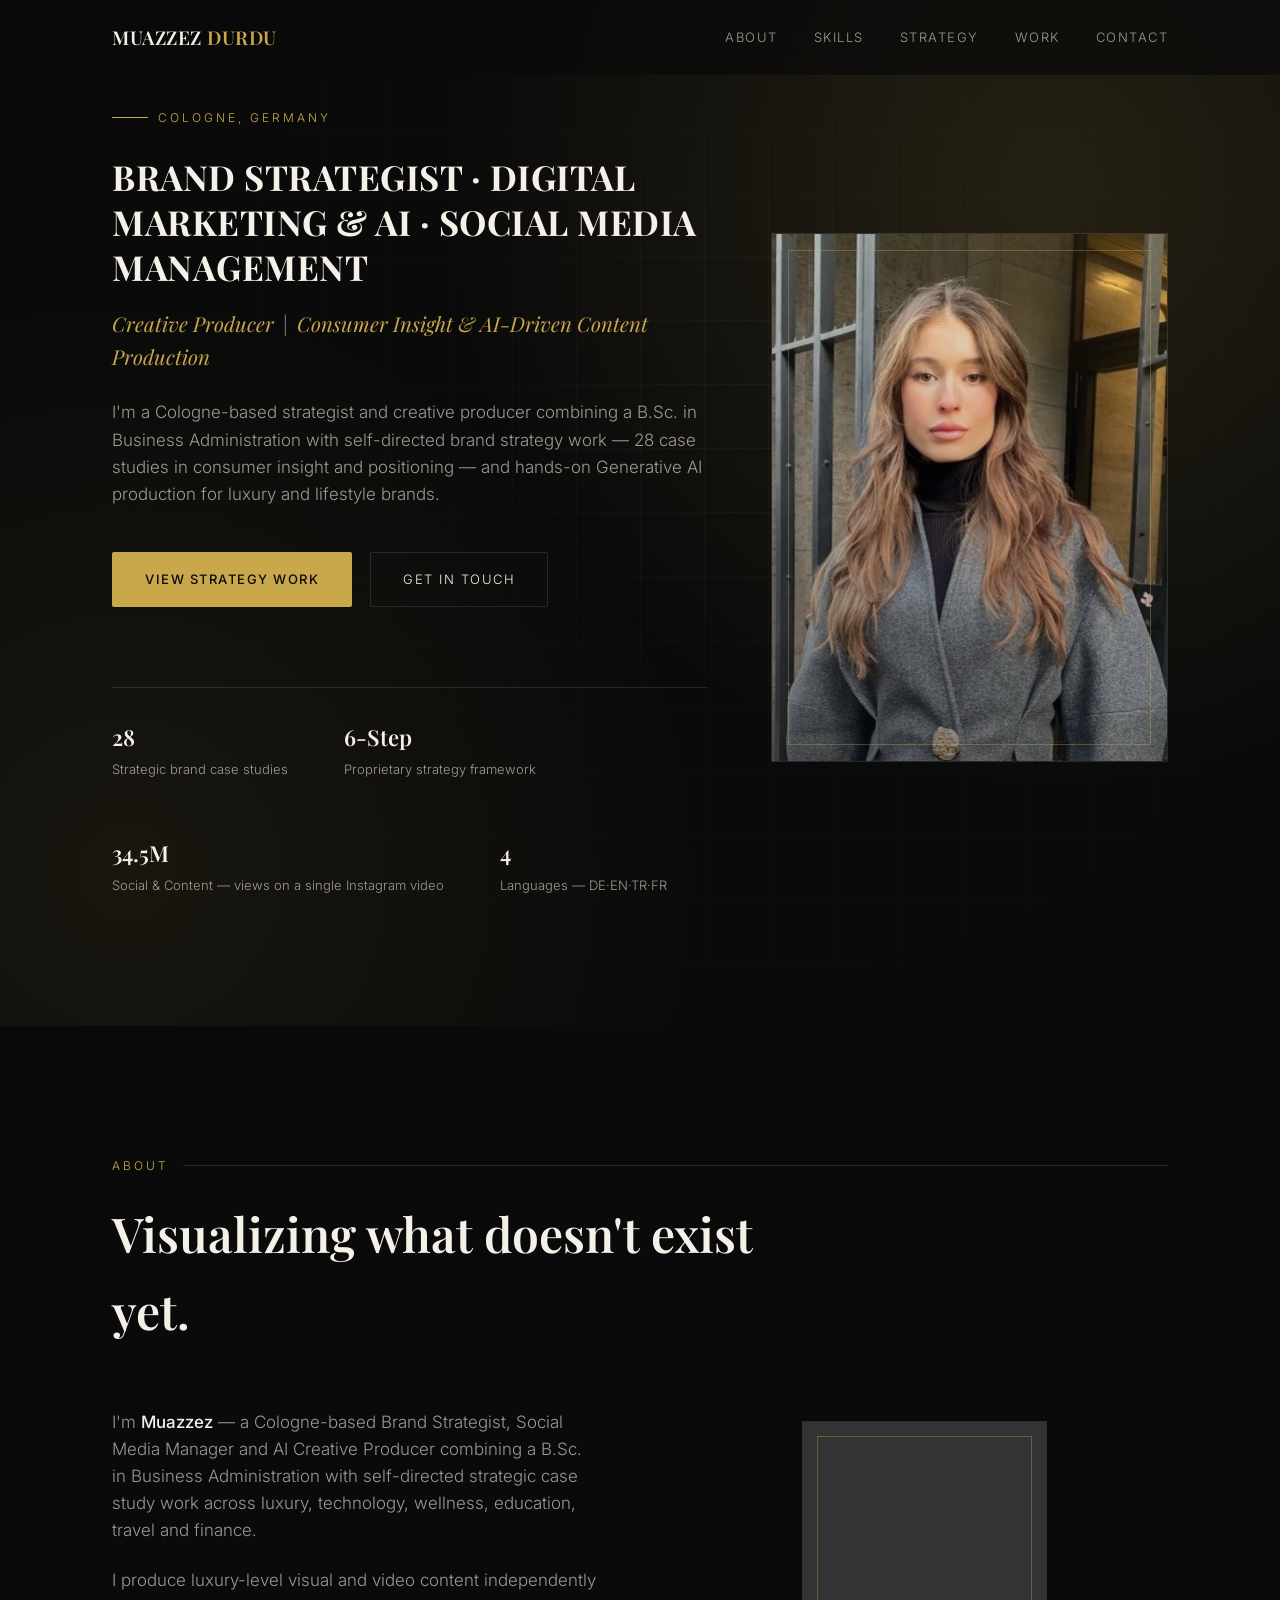
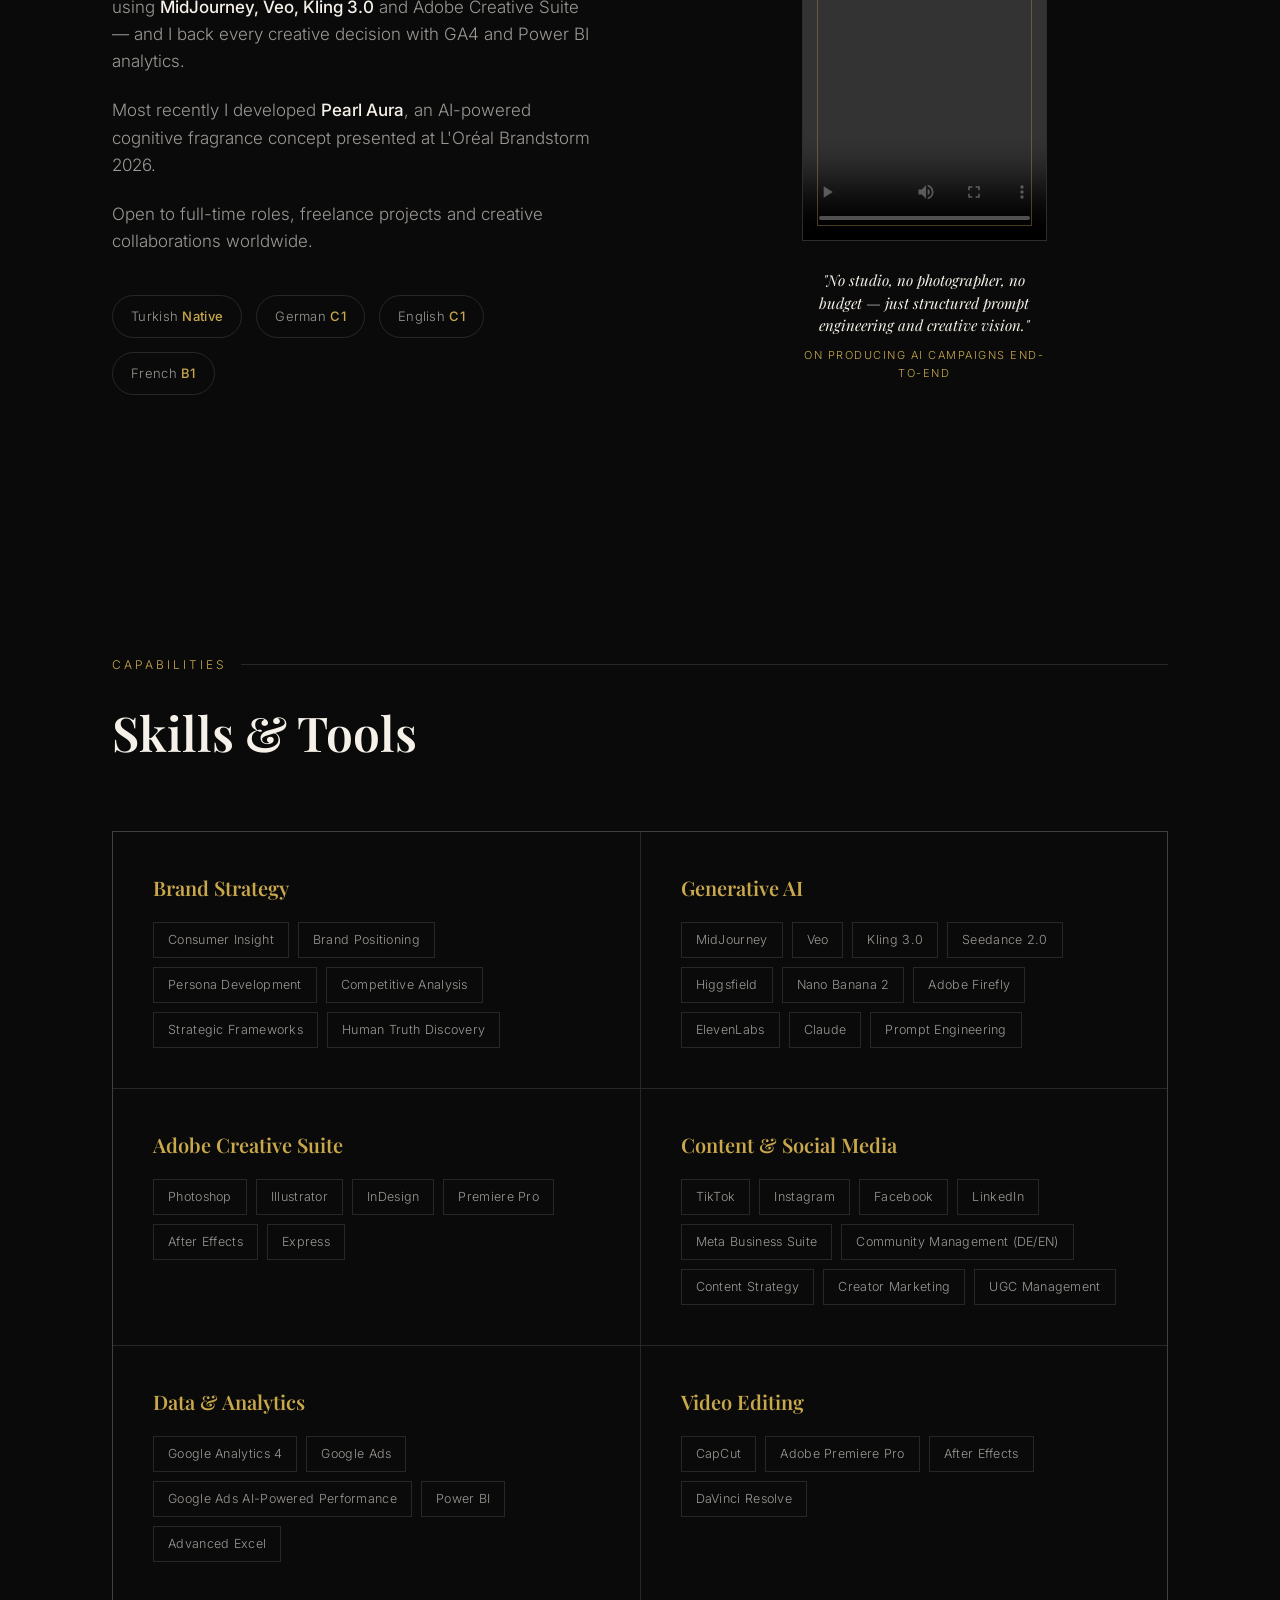
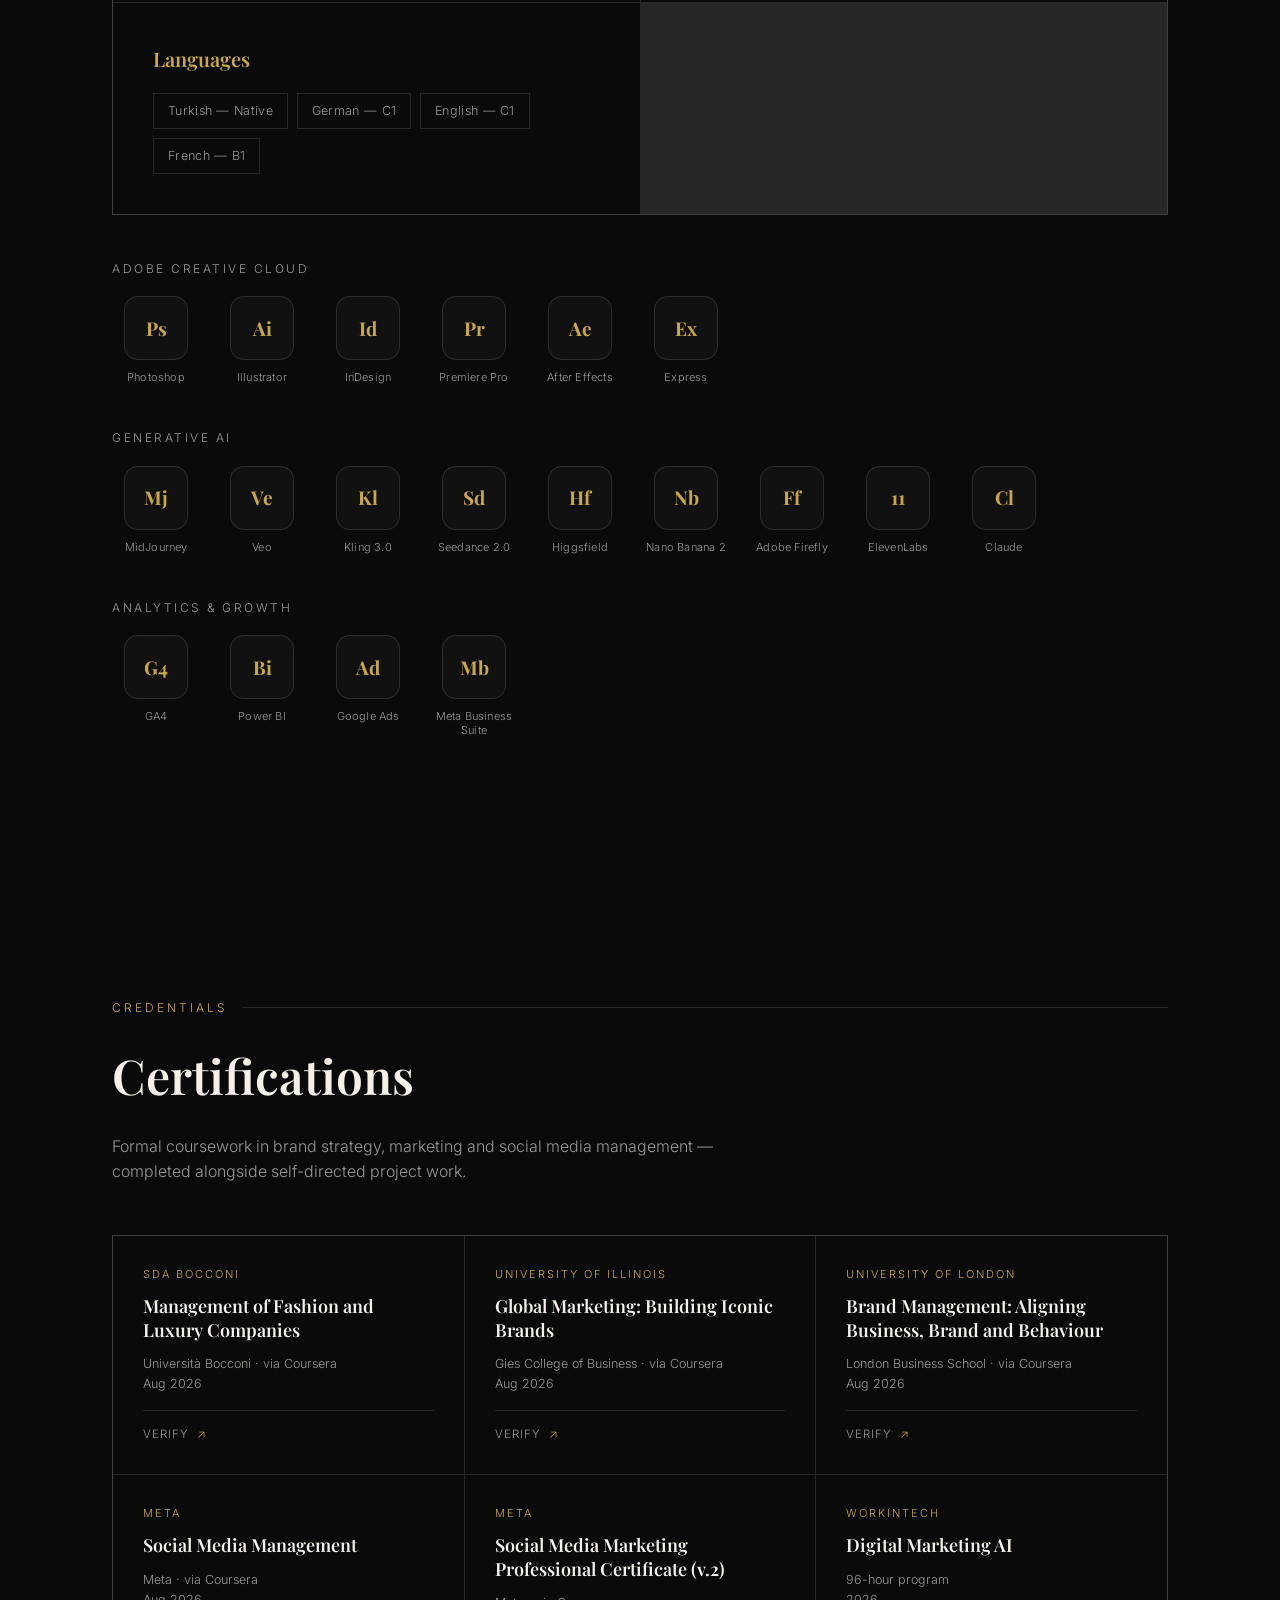
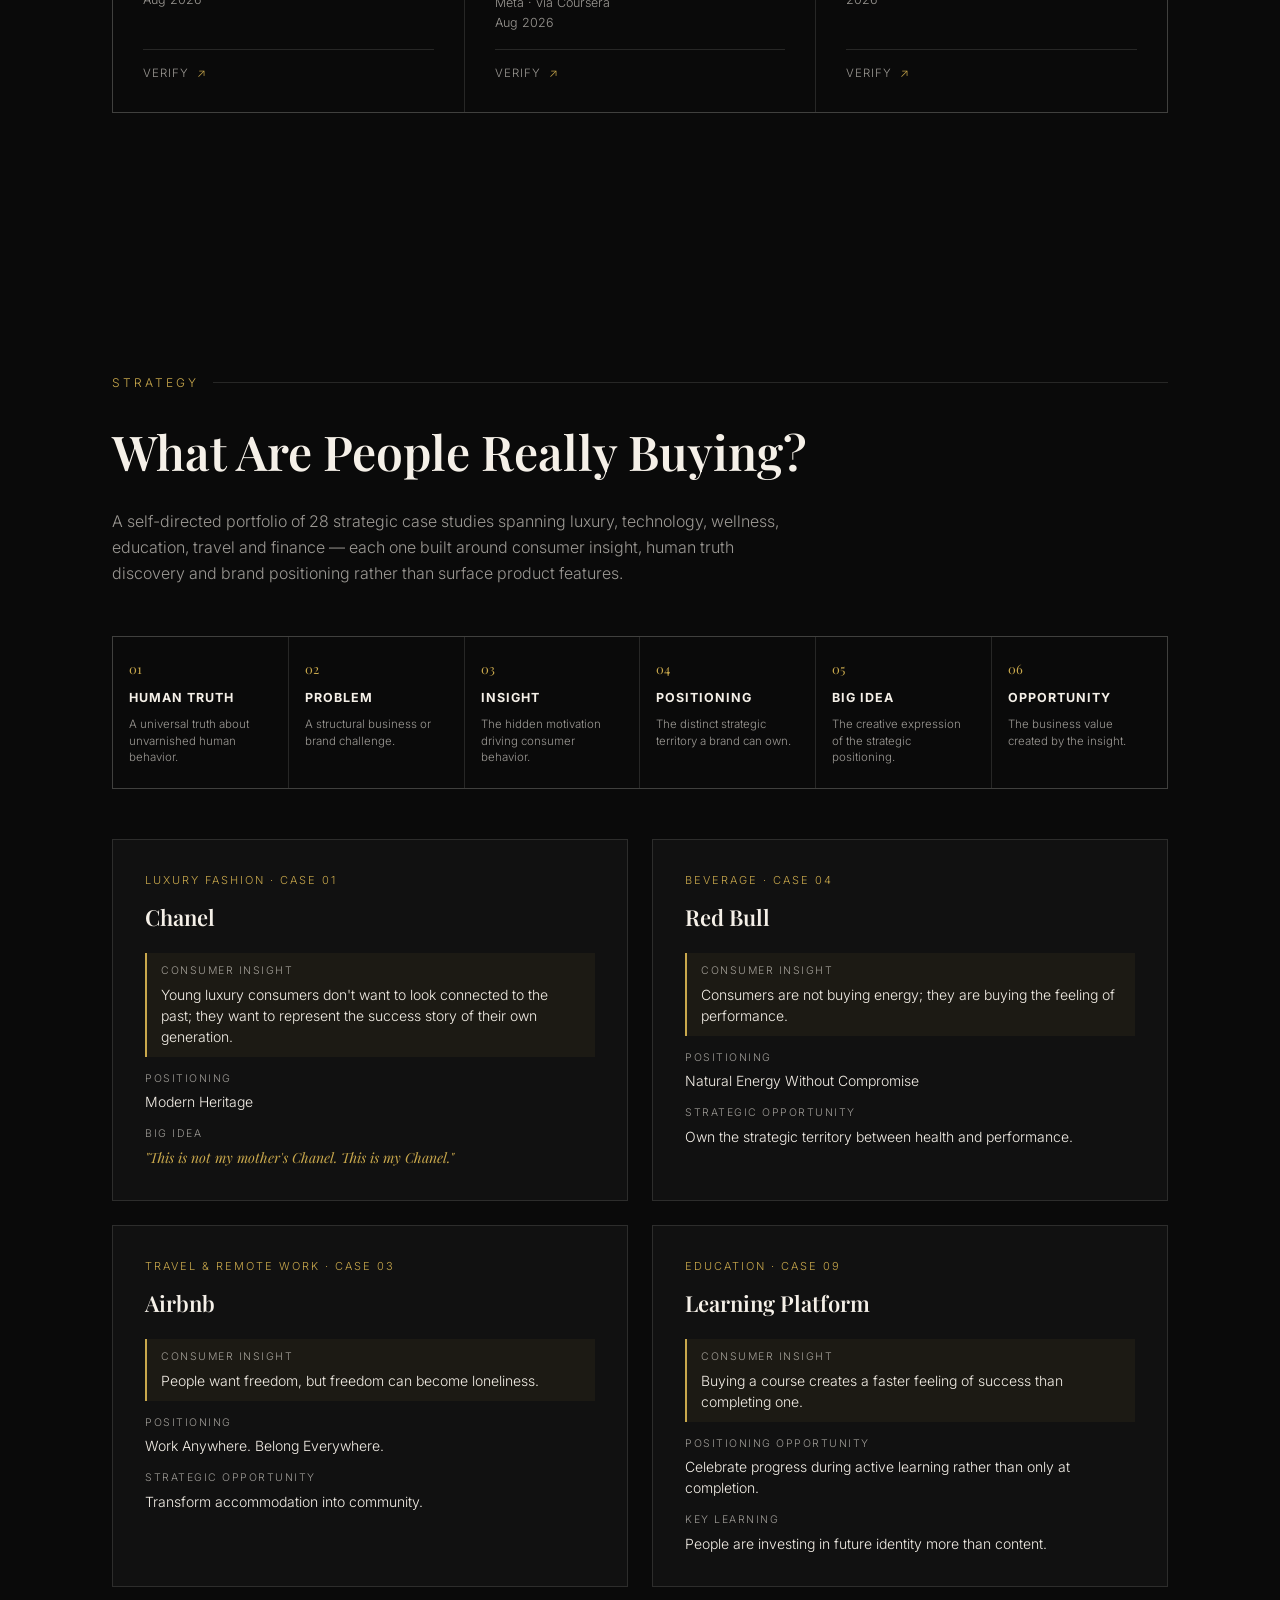
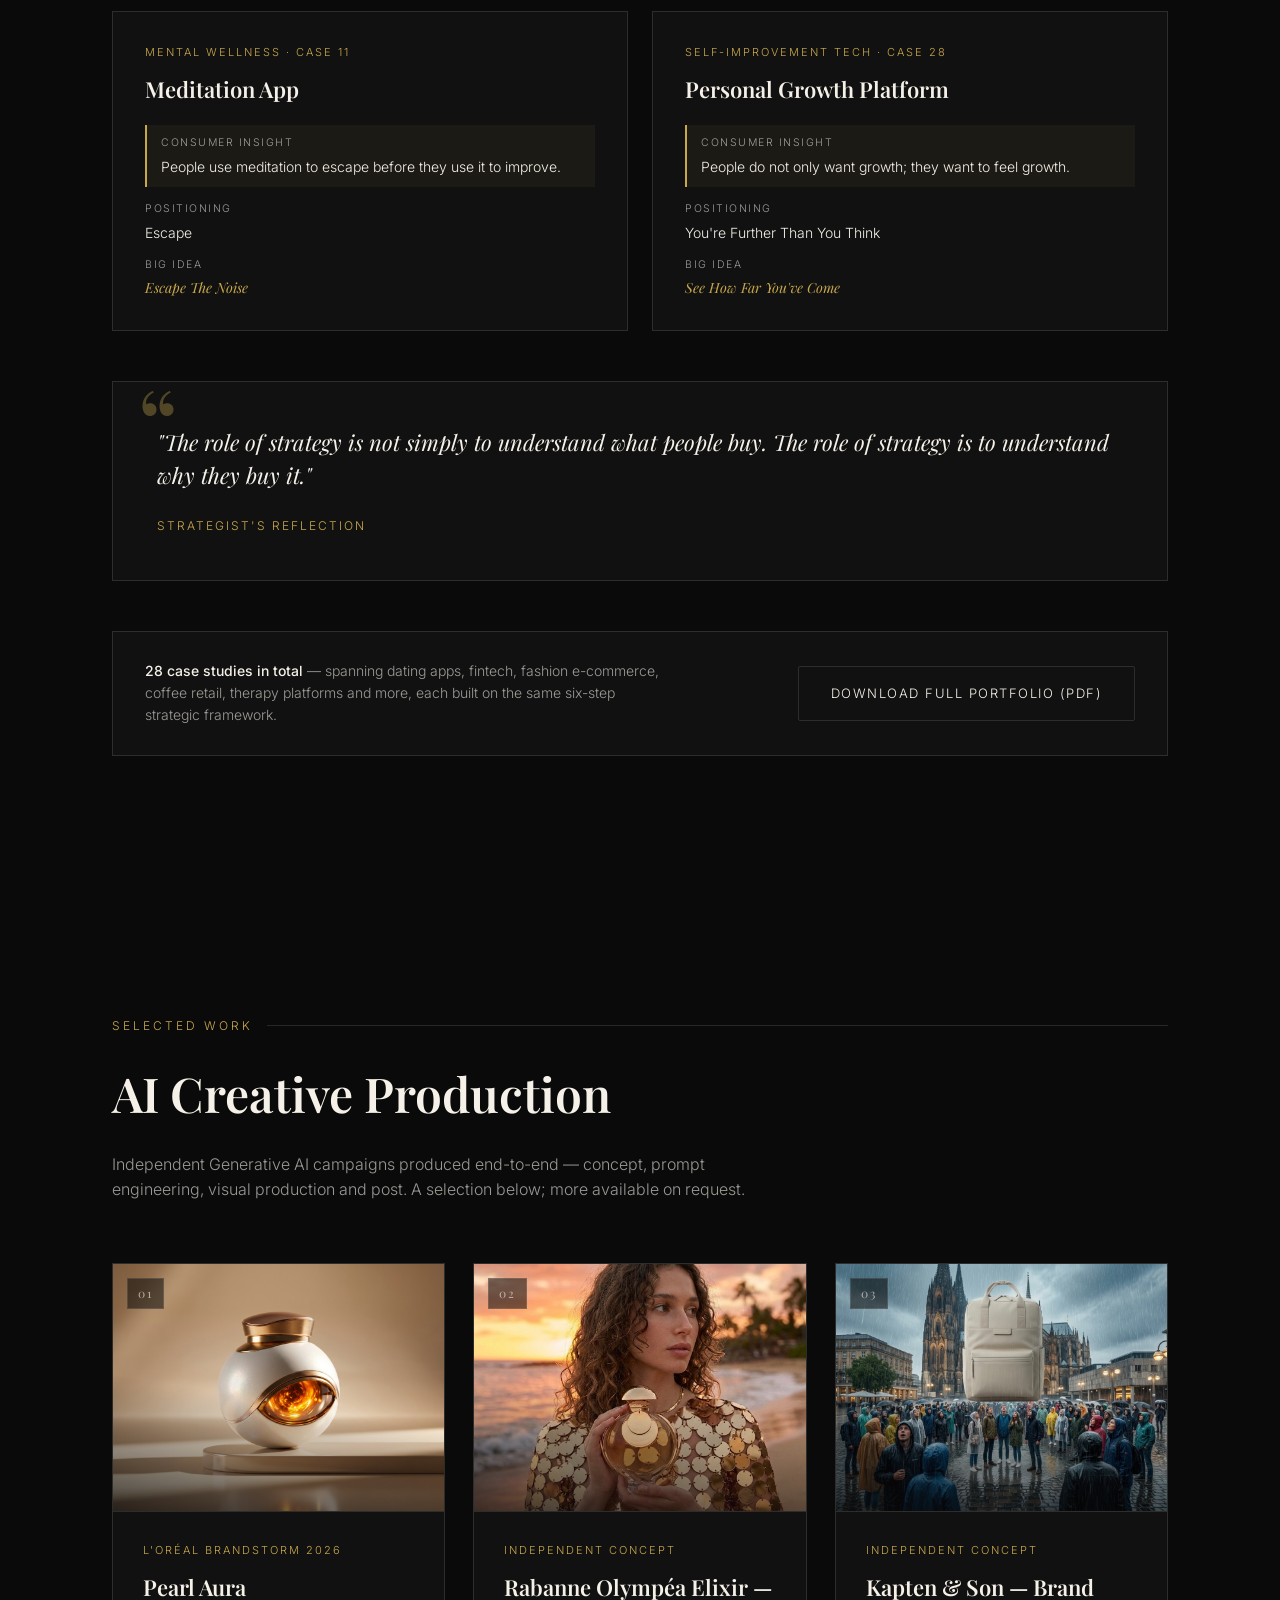
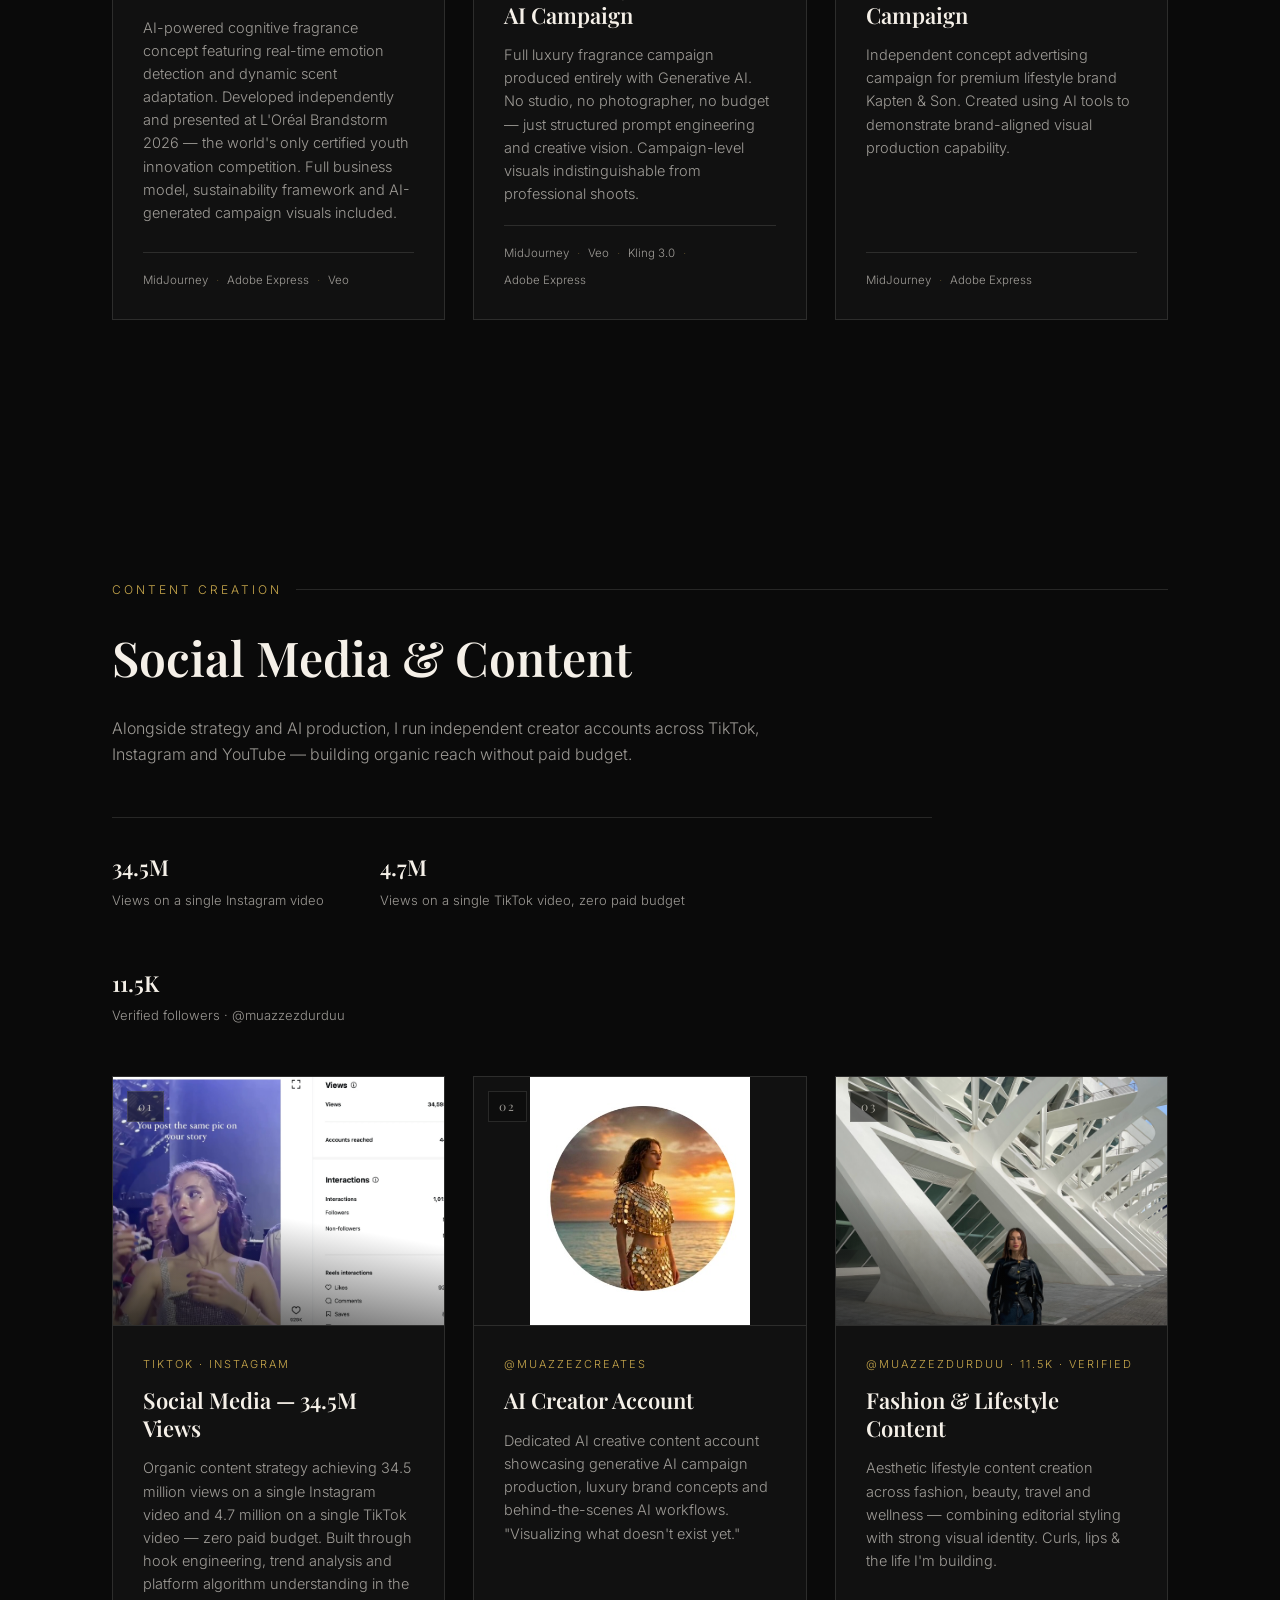
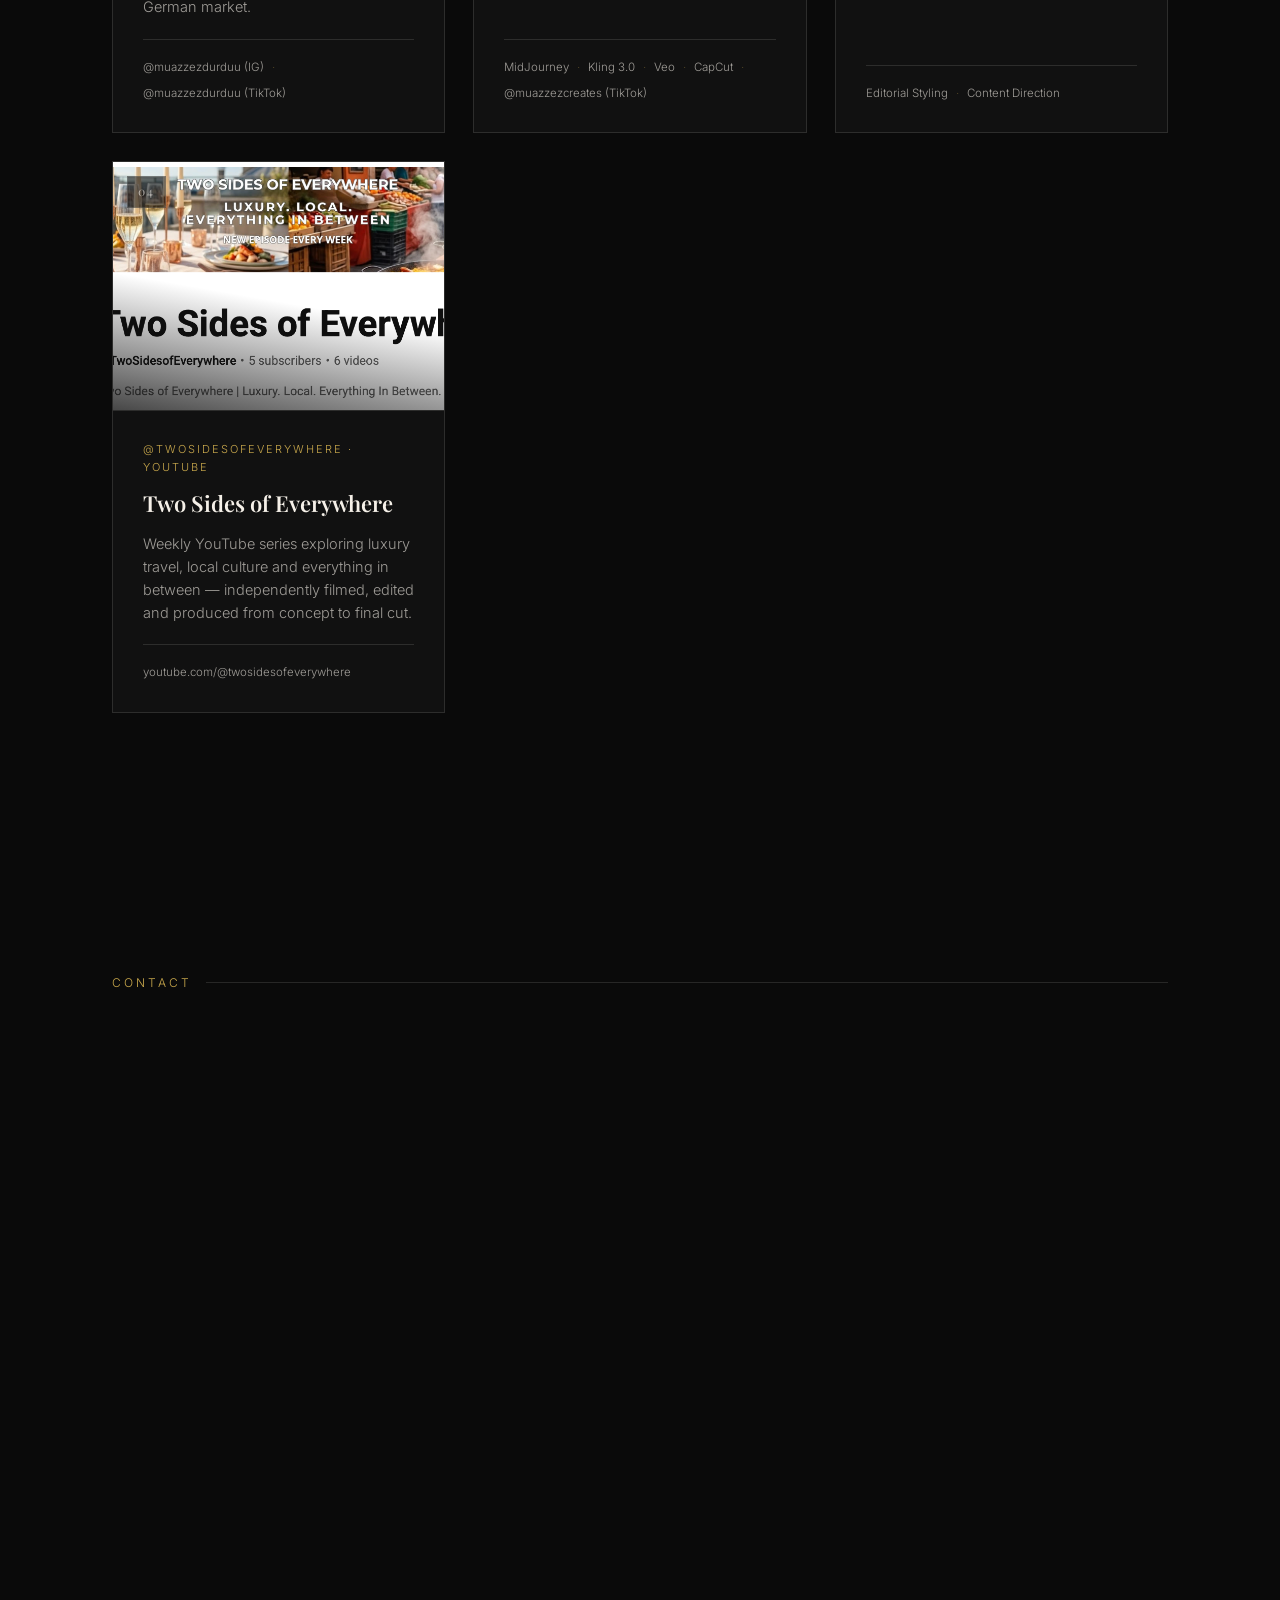
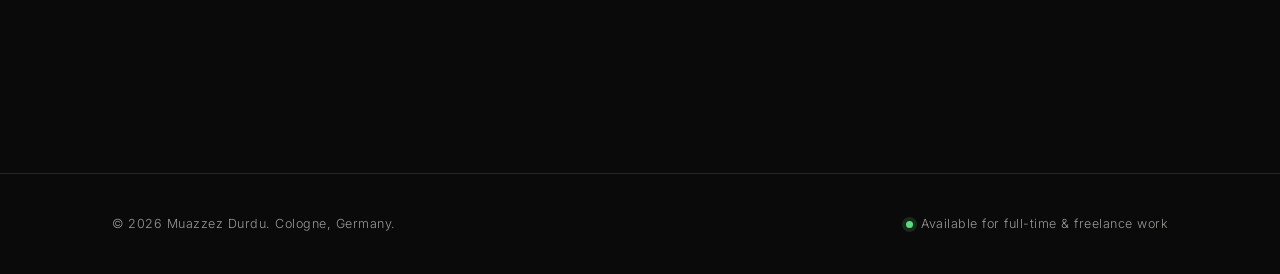
==== index.html @ f0b3111e "Add verify link to Digital Marketing AI certification" ====
<!DOCTYPE html>
<html lang="en">
<head>
<meta charset="UTF-8">
<meta name="viewport" content="width=device-width, initial-scale=1.0">
<title>Muazzez Durdu — Brand Strategist · Digital Marketing & AI · Social Media Management</title>
<meta name="description" content="Muazzez Durdu — Cologne-based Brand Strategist, Digital Marketing & AI and Social Media Management specialist. Creative Producer focused on consumer insight and AI-driven content production.">
<link rel="preconnect" href="https://fonts.googleapis.com">
<link rel="preconnect" href="https://fonts.gstatic.com" crossorigin>
<link href="https://fonts.googleapis.com/css2?family=Playfair+Display:ital,wght@0,400;0,500;0,600;0,700;1,500&family=Inter:wght@300;400;500;600&display=swap" rel="stylesheet">
<style>
  :root{
    --bg:#0A0A0A;
    --bg-soft:#111111;
    --gold:#C9A84C;
    --gold-soft:rgba(201,168,76,0.35);
    --cream:#F5F0E8;
    --cream-dim:rgba(245,240,232,0.62);
    --line:rgba(245,240,232,0.12);
    --serif:'Playfair Display', Georgia, serif;
    --sans:'Inter', -apple-system, BlinkMacSystemFont, sans-serif;
  }
  *{margin:0;padding:0;box-sizing:border-box;}
  html{scroll-behavior:smooth;}
  body{
    background:var(--bg);
    color:var(--cream);
    font-family:var(--sans);
    font-weight:300;
    line-height:1.6;
    overflow-x:hidden;
    min-height:100vh;
    display:flex;
    flex-direction:column;
  }
  main{flex:1;}
  a{color:inherit;text-decoration:none;}
  img{max-width:100%;display:block;}

  ::selection{background:var(--gold);color:#0A0A0A;}

  .container{
    max-width:1120px;
    margin:0 auto;
    padding:0 32px;
  }

  /* NAV */
  header{
    position:fixed;
    top:0;left:0;right:0;
    z-index:100;
    background:rgba(10,10,10,0.72);
    backdrop-filter:blur(14px);
    -webkit-backdrop-filter:blur(14px);
    border-bottom:1px solid transparent;
    transition:border-color .3s ease, background .3s ease;
  }
  header.scrolled{border-bottom-color:var(--line);}
  nav{
    display:flex;
    align-items:center;
    justify-content:space-between;
    padding:22px 32px;
    max-width:1120px;
    margin:0 auto;
  }
  .logo{
    font-family:var(--serif);
    font-size:19px;
    letter-spacing:0.5px;
    font-weight:600;
  }
  .logo span{color:var(--gold);}
  .nav-links{
    display:flex;
    gap:36px;
    list-style:none;
  }
  .nav-links a{
    font-size:13px;
    letter-spacing:1.5px;
    text-transform:uppercase;
    color:var(--cream-dim);
    transition:color .25s ease;
    position:relative;
  }
  .nav-links a:hover{color:var(--gold);}
  .nav-toggle{display:none;background:none;border:none;color:var(--cream);font-size:24px;cursor:pointer;}

  /* HERO */
  .hero{
    min-height:100vh;
    display:flex;
    align-items:center;
    position:relative;
    padding-top:100px;
    background:
      radial-gradient(circle at 82% 18%, rgba(201,168,76,0.14), transparent 45%),
      radial-gradient(circle at 10% 85%, rgba(201,168,76,0.08), transparent 40%);
  }
  .hero::after{
    content:"";
    position:absolute;
    inset:0;
    background-image:
      linear-gradient(rgba(245,240,232,0.035) 1px, transparent 1px),
      linear-gradient(90deg, rgba(245,240,232,0.035) 1px, transparent 1px);
    background-size:64px 64px;
    mask-image:radial-gradient(circle at 60% 40%, black, transparent 70%);
    pointer-events:none;
  }
  .hero-grid{
    position:relative;
    z-index:1;
    display:grid;
    grid-template-columns:1.35fr 0.9fr;
    gap:64px;
    align-items:center;
  }
  .hero-inner{position:relative;z-index:1;}
  .hero-photo{
    position:relative;
    aspect-ratio:3/4;
    border:1px solid var(--line);
    overflow:hidden;
  }
  .hero-photo::after{
    content:"";
    position:absolute;
    inset:0;
    background:linear-gradient(200deg, rgba(201,168,76,0.16), rgba(10,10,10,0.15) 40%, rgba(10,10,10,0.55));
    pointer-events:none;
  }
  .hero-photo img{
    width:100%;
    height:100%;
    object-fit:cover;
    object-position:center 20%;
  }
  .hero-photo::before{
    content:"";
    position:absolute;
    top:16px;left:16px;right:16px;bottom:16px;
    border:1px solid var(--gold-soft);
    z-index:2;
    pointer-events:none;
  }
  .eyebrow{
    display:inline-flex;
    align-items:center;
    gap:10px;
    font-size:12px;
    letter-spacing:3px;
    text-transform:uppercase;
    color:var(--gold);
    margin-bottom:28px;
  }
  .eyebrow::before{
    content:"";
    width:36px;height:1px;
    background:var(--gold);
  }
  .hero h1{
    font-family:var(--serif);
    font-weight:700;
    font-size:clamp(24px, 2.7vw, 36px);
    line-height:1.3;
    max-width:640px;
    letter-spacing:0.5px;
    text-transform:uppercase;
  }
  .hero h1 em{
    font-style:italic;
    color:var(--gold);
    font-weight:500;
  }
  .hero-subtitle{
    margin-top:18px;
    font-family:var(--serif);
    font-style:italic;
    font-size:clamp(17px, 1.6vw, 21px);
    color:var(--gold);
    max-width:600px;
  }
  .hero-subtitle span{
    color:var(--cream-dim);
    font-style:normal;
    margin:0 4px;
  }
  .hero-sub{
    margin-top:26px;
    max-width:600px;
    font-size:17px;
    color:var(--cream-dim);
    font-weight:300;
  }
  .hero-actions{
    margin-top:44px;
    display:flex;
    gap:18px;
    flex-wrap:wrap;
  }
  .btn{
    display:inline-flex;
    align-items:center;
    gap:10px;
    padding:16px 32px;
    font-size:13px;
    letter-spacing:1.5px;
    text-transform:uppercase;
    border-radius:2px;
    transition:all .3s ease;
    border:1px solid transparent;
  }
  .btn-primary{
    background:var(--gold);
    color:#0A0A0A;
    font-weight:500;
  }
  .btn-primary:hover{background:#e0c06a;transform:translateY(-2px);}
  .btn-ghost{
    border-color:var(--line);
    color:var(--cream);
  }
  .btn-ghost:hover{border-color:var(--gold);color:var(--gold);}

  .stat-row{
    margin-top:80px;
    display:flex;
    gap:56px;
    flex-wrap:wrap;
    padding-top:32px;
    border-top:1px solid var(--line);
    max-width:820px;
  }
  .stat-row div{font-size:13px;color:var(--cream-dim);}
  .stat-row strong{
    display:block;
    font-family:var(--serif);
    font-size:22px;
    color:var(--cream);
    font-weight:600;
    margin-bottom:4px;
  }
  #content .stat-row{margin-top:50px;padding-top:32px;}

  /* SECTION generic */
  section{padding:130px 0;position:relative;}
  .section-label{
    display:flex;
    align-items:center;
    gap:14px;
    margin-bottom:20px;
  }
  .section-label span{
    font-size:12px;
    letter-spacing:3px;
    text-transform:uppercase;
    color:var(--gold);
  }
  .section-label::after{
    content:"";
    flex:1;
    height:1px;
    background:var(--line);
  }
  .section-title{
    font-family:var(--serif);
    font-size:clamp(30px, 4vw, 48px);
    font-weight:600;
    max-width:700px;
    margin-bottom:20px;
  }
  .section-intro{
    font-size:16px;
    color:var(--cream-dim);
    max-width:680px;
    margin-bottom:0;
  }

  /* ABOUT */
  .about-grid{
    display:grid;
    grid-template-columns:1fr 1fr;
    gap:80px;
    align-items:center;
    margin-top:60px;
  }
  .about-text p{
    font-size:17px;
    color:var(--cream-dim);
    margin-bottom:22px;
    font-weight:300;
  }
  .about-text strong{color:var(--cream);font-weight:500;}
  .langs{
    margin-top:40px;
    display:flex;
    flex-wrap:wrap;
    gap:14px;
  }
  .lang-pill{
    padding:10px 18px;
    border:1px solid var(--line);
    border-radius:100px;
    font-size:13px;
    color:var(--cream-dim);
    letter-spacing:0.3px;
  }
  .lang-pill b{color:var(--gold);font-weight:500;}

  .about-side{
    display:flex;
    flex-direction:column;
    gap:28px;
  }
  .video-card{
    position:relative;
    aspect-ratio:9/16;
    max-height:420px;
    margin:0 auto;
    width:100%;
    max-width:245px;
    border:1px solid var(--line);
    overflow:hidden;
    background:var(--bg-soft);
  }
  .video-card::before{
    content:"";
    position:absolute;
    top:14px;left:14px;right:14px;bottom:14px;
    border:1px solid var(--gold-soft);
    z-index:2;
    pointer-events:none;
  }
  .video-card video{
    width:100%;
    height:100%;
    object-fit:cover;
    display:block;
  }
  .video-caption{
    max-width:245px;
    margin:0 auto;
    text-align:center;
  }
  .video-caption p{
    font-family:var(--serif);
    font-style:italic;
    font-size:15px;
    line-height:1.5;
    color:var(--cream);
  }
  .video-caption .quote-tag{
    margin-top:10px;
    font-size:11px;
    letter-spacing:1.5px;
    text-transform:uppercase;
    color:var(--gold);
  }
  .quote-card{
    background:var(--bg-soft);
    border:1px solid var(--line);
    padding:44px;
    position:relative;
  }
  .quote-card::before{
    content:"“";
    font-family:var(--serif);
    font-size:100px;
    color:var(--gold-soft);
    position:absolute;
    top:-10px;left:24px;
    line-height:1;
  }
  .quote-card p{
    font-family:var(--serif);
    font-style:italic;
    font-size:22px;
    line-height:1.5;
    color:var(--cream);
    position:relative;
    z-index:1;
  }
  .quote-card .quote-tag{
    margin-top:24px;
    font-family:var(--sans);
    font-style:normal;
    font-size:12px;
    letter-spacing:2px;
    text-transform:uppercase;
    color:var(--gold);
  }

  /* SKILLS */
  .skills-grid{
    display:grid;
    grid-template-columns:repeat(2, 1fr);
    gap:1px;
    background:var(--line);
    border:1px solid var(--line);
    margin-top:60px;
  }
  .skill-card{
    background:var(--bg);
    padding:40px;
    transition:background .3s ease;
  }
  .skill-card:hover{background:var(--bg-soft);}
  .skill-card h3{
    font-family:var(--serif);
    font-size:20px;
    font-weight:600;
    color:var(--gold);
    margin-bottom:18px;
  }
  .tag-list{
    display:flex;
    flex-wrap:wrap;
    gap:9px;
  }
  .tag{
    font-size:12.5px;
    color:var(--cream-dim);
    border:1px solid var(--line);
    padding:7px 14px;
    letter-spacing:0.3px;
  }

  /* TOOL BADGES */
  .badge-category-label{
    font-size:12px;
    letter-spacing:2.5px;
    text-transform:uppercase;
    color:var(--cream-dim);
    margin:44px 0 18px;
  }
  .badge-category-label:first-of-type{margin-top:50px;}
  .badge-row{
    display:flex;
    flex-wrap:wrap;
    gap:18px;
  }
  .badge{
    display:flex;
    flex-direction:column;
    align-items:center;
    gap:10px;
    width:88px;
  }
  .badge-icon{
    width:64px;height:64px;
    border:1px solid var(--line);
    background:var(--bg-soft);
    display:flex;
    align-items:center;
    justify-content:center;
    font-family:var(--serif);
    font-weight:700;
    font-size:19px;
    color:var(--gold);
    border-radius:14px;
    transition:border-color .25s ease, transform .25s ease;
  }
  .badge:hover .badge-icon{border-color:var(--gold);transform:translateY(-4px);}
  .badge-name{
    font-size:11px;
    color:var(--cream-dim);
    text-align:center;
    letter-spacing:0.2px;
    line-height:1.3;
  }

  /* STRATEGY */
  .framework-grid{
    display:grid;
    grid-template-columns:repeat(6, 1fr);
    gap:1px;
    background:var(--line);
    border:1px solid var(--line);
    margin-top:50px;
  }
  .framework-step{
    background:var(--bg);
    padding:22px 16px;
  }
  .framework-step .fs-num{
    font-family:var(--serif);
    color:var(--gold);
    font-size:13px;
    margin-bottom:8px;
  }
  .framework-step h4{
    font-size:12.5px;
    text-transform:uppercase;
    letter-spacing:1px;
    margin-bottom:8px;
    color:var(--cream);
  }
  .framework-step p{
    font-size:11.5px;
    color:var(--cream-dim);
    line-height:1.45;
  }

  .case-grid{
    display:grid;
    grid-template-columns:1fr 1fr;
    gap:24px;
    margin-top:50px;
  }
  .case-card{
    background:var(--bg-soft);
    border:1px solid var(--line);
    padding:32px;
  }
  .case-card .case-cat{
    font-size:11px;
    letter-spacing:2px;
    text-transform:uppercase;
    color:var(--gold);
    margin-bottom:10px;
  }
  .case-card h3{
    font-family:var(--serif);
    font-size:22px;
    font-weight:600;
    margin-bottom:18px;
  }
  .case-block{margin-bottom:14px;}
  .case-block:last-child{margin-bottom:0;}
  .case-block .cb-label{
    font-size:10.5px;
    letter-spacing:1.5px;
    text-transform:uppercase;
    color:var(--cream-dim);
    margin-bottom:4px;
  }
  .case-block .cb-text{
    font-size:14px;
    color:var(--cream);
    line-height:1.5;
  }
  .case-block.insight{
    border-left:2px solid var(--gold);
    background:rgba(201,168,76,0.06);
    padding:10px 14px;
  }
  .case-block.bigidea .cb-text{
    font-family:var(--serif);
    font-style:italic;
    color:var(--gold);
  }

  .cert-grid{
    display:grid;
    grid-template-columns:repeat(3, 1fr);
    gap:1px;
    background:var(--line);
    border:1px solid var(--line);
    margin-top:50px;
  }
  .cert-card{
    background:var(--bg);
    padding:30px;
    transition:background .3s ease;
    display:flex;
    flex-direction:column;
  }
  .cert-card:hover{background:var(--bg-soft);}
  .cert-issuer{
    font-size:11px;
    letter-spacing:2px;
    text-transform:uppercase;
    color:var(--gold);
    margin-bottom:12px;
  }
  .cert-title{
    font-family:var(--serif);
    font-size:18px;
    font-weight:600;
    line-height:1.3;
    margin-bottom:12px;
  }
  .cert-meta{
    font-size:12.5px;
    color:var(--cream-dim);
    margin-bottom:16px;
    flex:1;
  }
  .cert-link{
    font-size:11.5px;
    letter-spacing:1px;
    text-transform:uppercase;
    color:var(--cream-dim);
    padding-top:14px;
    border-top:1px solid var(--line);
    transition:color .25s ease;
  }
  .cert-link:hover{color:var(--gold);}
  .cert-link .arrow{color:var(--gold);margin-left:4px;}
  .strategy-cta{
    margin-top:50px;
    display:flex;
    align-items:center;
    justify-content:space-between;
    gap:24px;
    flex-wrap:wrap;
    padding:28px 32px;
    border:1px solid var(--line);
    background:var(--bg-soft);
  }
  .strategy-cta p{
    font-size:14px;
    color:var(--cream-dim);
    max-width:520px;
  }
  .strategy-cta p strong{color:var(--cream);font-weight:500;}

  /* PROJECTS */
  .projects-grid{
    display:grid;
    grid-template-columns:repeat(3, 1fr);
    gap:28px;
    margin-top:60px;
  }
  .project-card{
    background:var(--bg-soft);
    border:1px solid var(--line);
    overflow:hidden;
    display:flex;
    flex-direction:column;
    transition:transform .35s ease, border-color .35s ease;
  }
  .project-card:hover{
    transform:translateY(-6px);
    border-color:var(--gold-soft);
  }
  .project-media{
    aspect-ratio:4/3;
    position:relative;
    display:flex;
    align-items:center;
    justify-content:center;
    overflow:hidden;
    border-bottom:1px solid var(--line);
  }
  .project-media::after{
    content:"";
    position:absolute;
    inset:0;
    background:linear-gradient(160deg, rgba(201,168,76,0.16), rgba(10,10,10,0.85));
  }
  .project-media.has-image::after{
    background:linear-gradient(190deg, rgba(10,10,10,0) 55%, rgba(10,10,10,0.75) 100%);
  }
  .project-media img{
    position:absolute;
    inset:0;
    width:100%;
    height:100%;
    object-fit:cover;
    z-index:0;
    transition:transform .6s ease;
  }
  .project-media.contain{background:var(--bg-soft);}
  .project-media.contain img{object-fit:contain;}
  .project-media.contain::after{background:none;}
  .project-card:hover .project-media img{
    transform:scale(1.05);
  }
  .project-num{
    font-family:var(--serif);
    font-size:15px;
    color:var(--cream-dim);
    position:relative;
    z-index:1;
    letter-spacing:2px;
  }
  .project-media.has-image .project-num{
    position:absolute;
    top:14px;
    left:14px;
    background:rgba(10,10,10,0.55);
    border:1px solid var(--line);
    padding:5px 10px;
    font-size:12px;
    z-index:2;
  }
  .project-body{
    padding:30px;
    flex:1;
    display:flex;
    flex-direction:column;
  }
  .project-tag-row{
    font-size:11px;
    letter-spacing:2px;
    text-transform:uppercase;
    color:var(--gold);
    margin-bottom:14px;
  }
  .project-body h3{
    font-family:var(--serif);
    font-size:22px;
    font-weight:600;
    margin-bottom:14px;
    line-height:1.25;
  }
  .project-body p{
    font-size:14.5px;
    color:var(--cream-dim);
    flex:1;
    margin-bottom:20px;
  }
  .project-tools{
    display:flex;
    flex-wrap:wrap;
    gap:8px;
    padding-top:18px;
    border-top:1px solid var(--line);
  }
  .project-tools span{
    font-size:11.5px;
    color:var(--cream-dim);
  }
  .project-tools span:not(:last-child)::after{
    content:"·";
    margin-left:8px;
    color:var(--gold-soft);
  }

  /* CONTACT */
  .contact-wrap{
    margin-top:60px;
    display:grid;
    grid-template-columns:1.1fr 1fr;
    gap:80px;
    align-items:start;
  }
  .contact-big{
    font-family:var(--serif);
    font-size:clamp(28px, 3.4vw, 42px);
    font-weight:500;
    line-height:1.35;
    color:var(--cream-dim);
  }
  .contact-big em{color:var(--gold);font-style:italic;}
  .contact-list{list-style:none;}
  .contact-list li{
    border-top:1px solid var(--line);
    padding:22px 0;
    display:flex;
    justify-content:space-between;
    align-items:center;
  }
  .contact-list li:last-child{border-bottom:1px solid var(--line);}
  .contact-list .label{
    font-size:12px;
    letter-spacing:2px;
    text-transform:uppercase;
    color:var(--cream-dim);
  }
  .contact-list .value{
    font-family:var(--serif);
    font-size:18px;
    color:var(--cream);
    transition:color .25s ease;
  }
  .contact-list a:hover .value{color:var(--gold);}
  .arrow{
    color:var(--gold);
    transition:transform .25s ease;
    display:inline-block;
  }
  .contact-list a:hover .arrow{transform:translateX(4px);}

  footer{
    border-top:1px solid var(--line);
    padding:40px 0;
  }
  .footer-inner{
    display:flex;
    justify-content:space-between;
    align-items:center;
    flex-wrap:wrap;
    gap:16px;
    font-size:12.5px;
    color:var(--cream-dim);
    letter-spacing:0.5px;
  }
  .footer-inner .status{
    display:flex;
    align-items:center;
    gap:8px;
  }
  .dot{
    width:7px;height:7px;
    border-radius:50%;
    background:#5fd97e;
    box-shadow:0 0 0 4px rgba(95,217,126,0.15);
  }

  .reveal{
    opacity:0;
    transform:translateY(24px);
    transition:opacity .8s ease, transform .8s ease;
  }
  .reveal.visible{opacity:1;transform:translateY(0);}

  @media (max-width:900px){
    .about-grid, .contact-wrap{grid-template-columns:1fr;gap:44px;}
    .skills-grid{grid-template-columns:1fr;}
    .projects-grid{grid-template-columns:1fr 1fr;}
    .framework-grid{grid-template-columns:repeat(3, 1fr);}
    .case-grid{grid-template-columns:1fr;}
    .cert-grid{grid-template-columns:1fr 1fr;}
    .hero-grid{grid-template-columns:1fr;gap:40px;}
    .hero-photo{max-width:340px;order:-1;}
  }
  @media (max-width:640px){
    .container{padding:0 22px;}
    nav{padding:18px 22px;}
    .nav-links{
      position:fixed;
      top:64px;left:0;right:0;
      background:rgba(10,10,10,0.98);
      border-bottom:1px solid var(--line);
      flex-direction:column;
      padding:24px 22px;
      gap:22px;
      transform:translateY(-140%);
      transition:transform .3s ease;
    }
    .nav-links.open{transform:translateY(0);}
    .nav-toggle{display:block;}
    .projects-grid{grid-template-columns:1fr;}
    .cert-grid{grid-template-columns:1fr;}
    .stat-row{gap:32px;}
    section{padding:90px 0;}
    .framework-grid{grid-template-columns:repeat(2, 1fr);}
    .strategy-cta{flex-direction:column;align-items:flex-start;}
  }
</style>
</head>
<body>

<header id="siteHeader">
  <nav>
    <a href="#top" class="logo">MUAZZEZ <span>DURDU</span></a>
    <ul class="nav-links" id="navLinks">
      <li><a href="#about">About</a></li>
      <li><a href="#skills">Skills</a></li>
      <li><a href="#strategy">Strategy</a></li>
      <li><a href="#work">Work</a></li>
      <li><a href="#contact">Contact</a></li>
    </ul>
    <button class="nav-toggle" id="navToggle" aria-label="Toggle menu">&#9776;</button>
  </nav>
</header>

<main id="top">

  <!-- HERO -->
  <section class="hero">
    <div class="container hero-grid">
      <div class="hero-inner">
        <div class="eyebrow">Cologne, Germany</div>
        <h1>BRAND STRATEGIST · DIGITAL MARKETING &amp; AI · SOCIAL MEDIA MANAGEMENT</h1>
        <p class="hero-subtitle">Creative Producer <span>|</span> Consumer Insight &amp; AI-Driven Content Production</p>
        <p class="hero-sub">
          I'm a Cologne-based strategist and creative producer combining a B.Sc. in Business
          Administration with self-directed brand strategy work — 28 case studies in consumer
          insight and positioning — and hands-on Generative AI production for luxury and
          lifestyle brands.
        </p>
        <div class="hero-actions">
          <a href="#strategy" class="btn btn-primary">View Strategy Work</a>
          <a href="#contact" class="btn btn-ghost">Get in Touch</a>
        </div>

        <div class="stat-row">
          <div><strong>28</strong>Strategic brand case studies</div>
          <div><strong>6-Step</strong>Proprietary strategy framework</div>
          <div><strong>34.5M</strong>Social &amp; Content — views on a single Instagram video</div>
          <div><strong>4</strong>Languages — DE·EN·TR·FR</div>
        </div>
      </div>

      <div class="hero-photo">
        <img src="images/profile.jpg" alt="Muazzez Durdu">
      </div>
    </div>
  </section>

  <!-- ABOUT -->
  <section id="about">
    <div class="container">
      <div class="section-label"><span>About</span></div>
      <h2 class="section-title reveal">Visualizing what doesn't exist yet.</h2>

      <div class="about-grid">
        <div class="about-text reveal">
          <p>I'm <strong>Muazzez</strong> — a Cologne-based Brand Strategist, Social Media
          Manager and AI Creative Producer combining a B.Sc. in Business Administration with
          self-directed strategic case study work across luxury, technology, wellness,
          education, travel and finance.</p>

          <p>I produce luxury-level visual and video content independently using
          <strong>MidJourney, Veo, Kling 3.0</strong> and Adobe Creative Suite — and I back every
          creative decision with GA4 and Power BI analytics.</p>

          <p>Most recently I developed <strong>Pearl Aura</strong>, an AI-powered cognitive
          fragrance concept presented at L'Oréal Brandstorm 2026.</p>

          <p>Open to full-time roles, freelance projects and creative collaborations worldwide.</p>

          <div class="langs">
            <div class="lang-pill">Turkish <b>Native</b></div>
            <div class="lang-pill">German <b>C1</b></div>
            <div class="lang-pill">English <b>C1</b></div>
            <div class="lang-pill">French <b>B1</b></div>
          </div>
        </div>

        <div class="about-side reveal">
          <div class="video-card">
            <video controls playsinline preload="metadata">
              <source src="images/genai-talk.mov" type="video/mp4">
            </video>
          </div>
          <div class="video-caption">
            <p>"No studio, no photographer, no budget — just structured prompt engineering
            and creative vision."</p>
            <div class="quote-tag">On producing AI campaigns end-to-end</div>
          </div>
        </div>
      </div>
    </div>
  </section>

  <!-- SKILLS -->
  <section id="skills">
    <div class="container">
      <div class="section-label"><span>Capabilities</span></div>
      <h2 class="section-title reveal">Skills &amp; Tools</h2>

      <div class="skills-grid reveal">
        <div class="skill-card">
          <h3>Brand Strategy</h3>
          <div class="tag-list">
            <span class="tag">Consumer Insight</span>
            <span class="tag">Brand Positioning</span>
            <span class="tag">Persona Development</span>
            <span class="tag">Competitive Analysis</span>
            <span class="tag">Strategic Frameworks</span>
            <span class="tag">Human Truth Discovery</span>
          </div>
        </div>
        <div class="skill-card">
          <h3>Generative AI</h3>
          <div class="tag-list">
            <span class="tag">MidJourney</span>
            <span class="tag">Veo</span>
            <span class="tag">Kling 3.0</span>
            <span class="tag">Seedance 2.0</span>
            <span class="tag">Higgsfield</span>
            <span class="tag">Nano Banana 2</span>
            <span class="tag">Adobe Firefly</span>
            <span class="tag">ElevenLabs</span>
            <span class="tag">Claude</span>
            <span class="tag">Prompt Engineering</span>
          </div>
        </div>
        <div class="skill-card">
          <h3>Adobe Creative Suite</h3>
          <div class="tag-list">
            <span class="tag">Photoshop</span>
            <span class="tag">Illustrator</span>
            <span class="tag">InDesign</span>
            <span class="tag">Premiere Pro</span>
            <span class="tag">After Effects</span>
            <span class="tag">Express</span>
          </div>
        </div>
        <div class="skill-card">
          <h3>Content &amp; Social Media</h3>
          <div class="tag-list">
            <span class="tag">TikTok</span>
            <span class="tag">Instagram</span>
            <span class="tag">Facebook</span>
            <span class="tag">LinkedIn</span>
            <span class="tag">Meta Business Suite</span>
            <span class="tag">Community Management (DE/EN)</span>
            <span class="tag">Content Strategy</span>
            <span class="tag">Creator Marketing</span>
            <span class="tag">UGC Management</span>
          </div>
        </div>
        <div class="skill-card">
          <h3>Data &amp; Analytics</h3>
          <div class="tag-list">
            <span class="tag">Google Analytics 4</span>
            <span class="tag">Google Ads</span>
            <span class="tag">Google Ads AI-Powered Performance</span>
            <span class="tag">Power BI</span>
            <span class="tag">Advanced Excel</span>
          </div>
        </div>
        <div class="skill-card">
          <h3>Video Editing</h3>
          <div class="tag-list">
            <span class="tag">CapCut</span>
            <span class="tag">Adobe Premiere Pro</span>
            <span class="tag">After Effects</span>
            <span class="tag">DaVinci Resolve</span>
          </div>
        </div>
        <div class="skill-card">
          <h3>Languages</h3>
          <div class="tag-list">
            <span class="tag">Turkish — Native</span>
            <span class="tag">German — C1</span>
            <span class="tag">English — C1</span>
            <span class="tag">French — B1</span>
          </div>
        </div>
      </div>

      <div class="badge-category-label reveal">Adobe Creative Cloud</div>
      <div class="badge-row reveal">
        <div class="badge"><div class="badge-icon">Ps</div><div class="badge-name">Photoshop</div></div>
        <div class="badge"><div class="badge-icon">Ai</div><div class="badge-name">Illustrator</div></div>
        <div class="badge"><div class="badge-icon">Id</div><div class="badge-name">InDesign</div></div>
        <div class="badge"><div class="badge-icon">Pr</div><div class="badge-name">Premiere Pro</div></div>
        <div class="badge"><div class="badge-icon">Ae</div><div class="badge-name">After Effects</div></div>
        <div class="badge"><div class="badge-icon">Ex</div><div class="badge-name">Express</div></div>
      </div>

      <div class="badge-category-label reveal">Generative AI</div>
      <div class="badge-row reveal">
        <div class="badge"><div class="badge-icon">Mj</div><div class="badge-name">MidJourney</div></div>
        <div class="badge"><div class="badge-icon">Ve</div><div class="badge-name">Veo</div></div>
        <div class="badge"><div class="badge-icon">Kl</div><div class="badge-name">Kling 3.0</div></div>
        <div class="badge"><div class="badge-icon">Sd</div><div class="badge-name">Seedance 2.0</div></div>
        <div class="badge"><div class="badge-icon">Hf</div><div class="badge-name">Higgsfield</div></div>
        <div class="badge"><div class="badge-icon">Nb</div><div class="badge-name">Nano Banana 2</div></div>
        <div class="badge"><div class="badge-icon">Ff</div><div class="badge-name">Adobe Firefly</div></div>
        <div class="badge"><div class="badge-icon">11</div><div class="badge-name">ElevenLabs</div></div>
        <div class="badge"><div class="badge-icon">Cl</div><div class="badge-name">Claude</div></div>
      </div>

      <div class="badge-category-label reveal">Analytics &amp; Growth</div>
      <div class="badge-row reveal">
        <div class="badge"><div class="badge-icon">G4</div><div class="badge-name">GA4</div></div>
        <div class="badge"><div class="badge-icon">Bi</div><div class="badge-name">Power BI</div></div>
        <div class="badge"><div class="badge-icon">Ad</div><div class="badge-name">Google Ads</div></div>
        <div class="badge"><div class="badge-icon">Mb</div><div class="badge-name">Meta Business Suite</div></div>
      </div>
    </div>
  </section>

  <!-- CERTIFICATIONS -->
  <section id="certifications">
    <div class="container">
      <div class="section-label"><span>Credentials</span></div>
      <h2 class="section-title reveal">Certifications</h2>
      <p class="section-intro reveal">
        Formal coursework in brand strategy, marketing and social media management —
        completed alongside self-directed project work.
      </p>

      <div class="cert-grid reveal">

        <div class="cert-card">
          <div class="cert-issuer">SDA Bocconi</div>
          <div class="cert-title">Management of Fashion and Luxury Companies</div>
          <div class="cert-meta">Università Bocconi · via Coursera<br>Aug 2026</div>
          <a class="cert-link" href="https://coursera.org/verify/QZTBUML4OC1J" target="_blank" rel="noopener">Verify <span class="arrow">&#8599;</span></a>
        </div>

        <div class="cert-card">
          <div class="cert-issuer">University of Illinois</div>
          <div class="cert-title">Global Marketing: Building Iconic Brands</div>
          <div class="cert-meta">Gies College of Business · via Coursera<br>Aug 2026</div>
          <a class="cert-link" href="https://coursera.org/verify/ZNOMXK3QG6TL" target="_blank" rel="noopener">Verify <span class="arrow">&#8599;</span></a>
        </div>

        <div class="cert-card">
          <div class="cert-issuer">University of London</div>
          <div class="cert-title">Brand Management: Aligning Business, Brand and Behaviour</div>
          <div class="cert-meta">London Business School · via Coursera<br>Aug 2026</div>
          <a class="cert-link" href="https://coursera.org/verify/BO0X2WHVJ9C6" target="_blank" rel="noopener">Verify <span class="arrow">&#8599;</span></a>
        </div>

        <div class="cert-card">
          <div class="cert-issuer">Meta</div>
          <div class="cert-title">Social Media Management</div>
          <div class="cert-meta">Meta · via Coursera<br>Aug 2026</div>
          <a class="cert-link" href="https://coursera.org/verify/AT7XC26VRSU8" target="_blank" rel="noopener">Verify <span class="arrow">&#8599;</span></a>
        </div>

        <div class="cert-card">
          <div class="cert-issuer">Meta</div>
          <div class="cert-title">Social Media Marketing Professional Certificate (v.2)</div>
          <div class="cert-meta">Meta · via Coursera<br>Aug 2026</div>
          <a class="cert-link" href="https://www.credly.com/go/Q1tqin2T" target="_blank" rel="noopener">Verify <span class="arrow">&#8599;</span></a>
        </div>

        <div class="cert-card">
          <div class="cert-issuer">Workintech</div>
          <div class="cert-title">Digital Marketing AI</div>
          <div class="cert-meta">96-hour program<br>2026</div>
          <a class="cert-link" href="https://certopus.com/c/bdb5ea95ba604428a60959226b41a297" target="_blank" rel="noopener">Verify <span class="arrow">&#8599;</span></a>
        </div>

      </div>
    </div>
  </section>

  <!-- STRATEGY -->
  <section id="strategy">
    <div class="container">
      <div class="section-label"><span>Strategy</span></div>
      <h2 class="section-title reveal">What Are People Really Buying?</h2>
      <p class="section-intro reveal">
        A self-directed portfolio of 28 strategic case studies spanning luxury, technology,
        wellness, education, travel and finance — each one built around consumer insight,
        human truth discovery and brand positioning rather than surface product features.
      </p>

      <div class="framework-grid reveal">
        <div class="framework-step">
          <div class="fs-num">01</div>
          <h4>Human Truth</h4>
          <p>A universal truth about unvarnished human behavior.</p>
        </div>
        <div class="framework-step">
          <div class="fs-num">02</div>
          <h4>Problem</h4>
          <p>A structural business or brand challenge.</p>
        </div>
        <div class="framework-step">
          <div class="fs-num">03</div>
          <h4>Insight</h4>
          <p>The hidden motivation driving consumer behavior.</p>
        </div>
        <div class="framework-step">
          <div class="fs-num">04</div>
          <h4>Positioning</h4>
          <p>The distinct strategic territory a brand can own.</p>
        </div>
        <div class="framework-step">
          <div class="fs-num">05</div>
          <h4>Big Idea</h4>
          <p>The creative expression of the strategic positioning.</p>
        </div>
        <div class="framework-step">
          <div class="fs-num">06</div>
          <h4>Opportunity</h4>
          <p>The business value created by the insight.</p>
        </div>
      </div>

      <div class="case-grid">

        <div class="case-card reveal">
          <div class="case-cat">Luxury Fashion · Case 01</div>
          <h3>Chanel</h3>
          <div class="case-block insight">
            <div class="cb-label">Consumer Insight</div>
            <div class="cb-text">Young luxury consumers don't want to look connected to the
            past; they want to represent the success story of their own generation.</div>
          </div>
          <div class="case-block">
            <div class="cb-label">Positioning</div>
            <div class="cb-text">Modern Heritage</div>
          </div>
          <div class="case-block bigidea">
            <div class="cb-label">Big Idea</div>
            <div class="cb-text">"This is not my mother's Chanel. This is my Chanel."</div>
          </div>
        </div>

        <div class="case-card reveal">
          <div class="case-cat">Beverage · Case 04</div>
          <h3>Red Bull</h3>
          <div class="case-block insight">
            <div class="cb-label">Consumer Insight</div>
            <div class="cb-text">Consumers are not buying energy; they are buying the
            feeling of performance.</div>
          </div>
          <div class="case-block">
            <div class="cb-label">Positioning</div>
            <div class="cb-text">Natural Energy Without Compromise</div>
          </div>
          <div class="case-block">
            <div class="cb-label">Strategic Opportunity</div>
            <div class="cb-text">Own the strategic territory between health and performance.</div>
          </div>
        </div>

        <div class="case-card reveal">
          <div class="case-cat">Travel &amp; Remote Work · Case 03</div>
          <h3>Airbnb</h3>
          <div class="case-block insight">
            <div class="cb-label">Consumer Insight</div>
            <div class="cb-text">People want freedom, but freedom can become loneliness.</div>
          </div>
          <div class="case-block">
            <div class="cb-label">Positioning</div>
            <div class="cb-text">Work Anywhere. Belong Everywhere.</div>
          </div>
          <div class="case-block">
            <div class="cb-label">Strategic Opportunity</div>
            <div class="cb-text">Transform accommodation into community.</div>
          </div>
        </div>

        <div class="case-card reveal">
          <div class="case-cat">Education · Case 09</div>
          <h3>Learning Platform</h3>
          <div class="case-block insight">
            <div class="cb-label">Consumer Insight</div>
            <div class="cb-text">Buying a course creates a faster feeling of success than
            completing one.</div>
          </div>
          <div class="case-block">
            <div class="cb-label">Positioning Opportunity</div>
            <div class="cb-text">Celebrate progress during active learning rather than only
            at completion.</div>
          </div>
          <div class="case-block">
            <div class="cb-label">Key Learning</div>
            <div class="cb-text">People are investing in future identity more than content.</div>
          </div>
        </div>

        <div class="case-card reveal">
          <div class="case-cat">Mental Wellness · Case 11</div>
          <h3>Meditation App</h3>
          <div class="case-block insight">
            <div class="cb-label">Consumer Insight</div>
            <div class="cb-text">People use meditation to escape before they use it to
            improve.</div>
          </div>
          <div class="case-block">
            <div class="cb-label">Positioning</div>
            <div class="cb-text">Escape</div>
          </div>
          <div class="case-block bigidea">
            <div class="cb-label">Big Idea</div>
            <div class="cb-text">Escape The Noise</div>
          </div>
        </div>

        <div class="case-card reveal">
          <div class="case-cat">Self-Improvement Tech · Case 28</div>
          <h3>Personal Growth Platform</h3>
          <div class="case-block insight">
            <div class="cb-label">Consumer Insight</div>
            <div class="cb-text">People do not only want growth; they want to feel growth.</div>
          </div>
          <div class="case-block">
            <div class="cb-label">Positioning</div>
            <div class="cb-text">You're Further Than You Think</div>
          </div>
          <div class="case-block bigidea">
            <div class="cb-label">Big Idea</div>
            <div class="cb-text">See How Far You've Come</div>
          </div>
        </div>

      </div>

      <div class="quote-card reveal" style="margin-top:50px;">
        <p>"The role of strategy is not simply to understand what people buy.
        The role of strategy is to understand why they buy it."</p>
        <div class="quote-tag">Strategist's Reflection</div>
      </div>

      <div class="strategy-cta reveal">
        <p><strong>28 case studies in total</strong> — spanning dating apps, fintech, fashion
        e-commerce, coffee retail, therapy platforms and more, each built on the same
        six-step strategic framework.</p>
        <a href="assets/Muazzez-Durdu-Brand-Strategy-Portfolio.pdf" target="_blank" rel="noopener" class="btn btn-ghost">Download Full Portfolio (PDF)</a>
      </div>
    </div>
  </section>

  <!-- AI CREATIVE WORK -->
  <section id="work">
    <div class="container">
      <div class="section-label"><span>Selected Work</span></div>
      <h2 class="section-title reveal">AI Creative Production</h2>
      <p class="section-intro reveal">
        Independent Generative AI campaigns produced end-to-end — concept, prompt
        engineering, visual production and post. A selection below; more available on
        request.
      </p>

      <div class="projects-grid">

        <article class="project-card reveal">
          <div class="project-media has-image">
            <img src="images/pearl-aura.png" alt="Pearl Aura — AI-powered cognitive fragrance concept, L'Oréal Brandstorm 2026" loading="lazy">
            <span class="project-num">01</span>
          </div>
          <div class="project-body">
            <div class="project-tag-row">L'Oréal Brandstorm 2026</div>
            <h3>Pearl Aura</h3>
            <p>AI-powered cognitive fragrance concept featuring real-time emotion detection
            and dynamic scent adaptation. Developed independently and presented at L'Oréal
            Brandstorm 2026 — the world's only certified youth innovation competition. Full
            business model, sustainability framework and AI-generated campaign visuals included.</p>
            <div class="project-tools">
              <span>MidJourney</span><span>Adobe Express</span><span>Veo</span>
            </div>
          </div>
        </article>

        <article class="project-card reveal">
          <div class="project-media has-image">
            <img src="images/rabanne.jpg" alt="Rabanne Olympéa Elixir — AI-generated luxury fragrance campaign" loading="lazy">
            <span class="project-num">02</span>
          </div>
          <div class="project-body">
            <div class="project-tag-row">Independent Concept</div>
            <h3>Rabanne Olympéa Elixir — AI Campaign</h3>
            <p>Full luxury fragrance campaign produced entirely with Generative AI. No studio,
            no photographer, no budget — just structured prompt engineering and creative
            vision. Campaign-level visuals indistinguishable from professional shoots.</p>
            <div class="project-tools">
              <span>MidJourney</span><span>Veo</span><span>Kling 3.0</span><span>Adobe Express</span>
            </div>
          </div>
        </article>

        <article class="project-card reveal">
          <div class="project-media has-image">
            <img src="images/kapten-son.jpg" alt="Kapten &amp; Son — AI-generated concept brand campaign" loading="lazy">
            <span class="project-num">03</span>
          </div>
          <div class="project-body">
            <div class="project-tag-row">Independent Concept</div>
            <h3>Kapten &amp; Son — Brand Campaign</h3>
            <p>Independent concept advertising campaign for premium lifestyle brand
            Kapten &amp; Son. Created using AI tools to demonstrate brand-aligned visual
            production capability.</p>
            <div class="project-tools">
              <span>MidJourney</span><span>Adobe Express</span>
            </div>
          </div>
        </article>

      </div>
    </div>
  </section>

  <!-- CONTENT CREATION -->
  <section id="content">
    <div class="container">
      <div class="section-label"><span>Content Creation</span></div>
      <h2 class="section-title reveal">Social Media &amp; Content</h2>
      <p class="section-intro reveal">
        Alongside strategy and AI production, I run independent creator accounts across
        TikTok, Instagram and YouTube — building organic reach without paid budget.
      </p>

      <div class="stat-row reveal">
        <div><strong>34.5M</strong>Views on a single Instagram video</div>
        <div><strong>4.7M</strong>Views on a single TikTok video, zero paid budget</div>
        <div><strong>11.5K</strong>Verified followers · @muazzezdurduu</div>
      </div>

      <div class="projects-grid" style="margin-top:50px;">

        <article class="project-card reveal">
          <div class="project-media has-image">
            <img src="images/instagram.jpeg" alt="Instagram analytics screenshot showing 34,595,545 views" loading="lazy">
            <span class="project-num">01</span>
          </div>
          <div class="project-body">
            <div class="project-tag-row">TikTok · Instagram</div>
            <h3>Social Media — 34.5M Views</h3>
            <p>Organic content strategy achieving 34.5 million views on a single Instagram
            video and 4.7 million on a single TikTok video — zero paid budget. Built through
            hook engineering, trend analysis and platform algorithm understanding in the
            German market.</p>
            <div class="project-tools">
              <span><a href="https://www.instagram.com/muazzezdurduu/" target="_blank" rel="noopener">@muazzezdurduu (IG)</a></span><span><a href="https://www.tiktok.com/@muazzezdurduu" target="_blank" rel="noopener">@muazzezdurduu (TikTok)</a></span>
            </div>
          </div>
        </article>

        <article class="project-card reveal">
          <div class="project-media contain has-image">
            <img src="images/muazzezcreates.jpeg" alt="@muazzezcreates profile picture" loading="lazy">
            <span class="project-num">02</span>
          </div>
          <div class="project-body">
            <div class="project-tag-row">@muazzezcreates</div>
            <h3>AI Creator Account</h3>
            <p>Dedicated AI creative content account showcasing generative AI campaign
            production, luxury brand concepts and behind-the-scenes AI workflows.
            "Visualizing what doesn't exist yet."</p>
            <div class="project-tools">
              <span>MidJourney</span><span>Kling 3.0</span><span>Veo</span><span>CapCut</span>
              <span><a href="https://www.tiktok.com/@muazzezcreates" target="_blank" rel="noopener">@muazzezcreates (TikTok)</a></span>
            </div>
          </div>
        </article>

        <article class="project-card reveal">
          <div class="project-media has-image">
            <img src="images/valencia.jpg" alt="Muazzez Durdu — editorial fashion content, Valencia" loading="lazy" style="object-position:center 20%;">
            <span class="project-num">03</span>
          </div>
          <div class="project-body">
            <div class="project-tag-row">@muazzezdurduu · 11.5K · Verified</div>
            <h3>Fashion &amp; Lifestyle Content</h3>
            <p>Aesthetic lifestyle content creation across fashion, beauty, travel and
            wellness — combining editorial styling with strong visual identity. Curls, lips
            &amp; the life I'm building.</p>
            <div class="project-tools">
              <span>Editorial Styling</span><span>Content Direction</span>
            </div>
          </div>
        </article>

        <article class="project-card reveal">
          <div class="project-media has-image">
            <img src="images/twosidesofeverywhere.png" alt="Two Sides of Everywhere — YouTube channel banner" loading="lazy">
            <span class="project-num">04</span>
          </div>
          <div class="project-body">
            <div class="project-tag-row">@twosidesofeverywhere · YouTube</div>
            <h3>Two Sides of Everywhere</h3>
            <p>Weekly YouTube series exploring luxury travel, local culture and everything
            in between — independently filmed, edited and produced from concept to final cut.</p>
            <div class="project-tools">
              <span><a href="https://youtube.com/@twosidesofeverywhere" target="_blank" rel="noopener">youtube.com/@twosidesofeverywhere</a></span>
            </div>
          </div>
        </article>

      </div>
    </div>
  </section>

  <!-- CONTACT -->
  <section id="contact">
    <div class="container">
      <div class="section-label"><span>Contact</span></div>
      <div class="contact-wrap">
        <h2 class="contact-big reveal">Let's build something<br><em>that doesn't exist yet.</em></h2>

        <ul class="contact-list reveal">
          <li>
            <a href="mailto:durdumuazzez@gmail.com" style="display:flex;justify-content:space-between;width:100%;align-items:center;">
              <span class="label">Email</span>
              <span class="value">durdumuazzez@gmail.com <span class="arrow">&#8599;</span></span>
            </a>
          </li>
          <li>
            <a href="https://linkedin.com/in/muazzezdurduu" target="_blank" rel="noopener" style="display:flex;justify-content:space-between;width:100%;align-items:center;">
              <span class="label">LinkedIn</span>
              <span class="value">linkedin.com/in/muazzezdurduu <span class="arrow">&#8599;</span></span>
            </a>
          </li>
          <li>
            <a href="assets/Muazzez-Durdu-Brand-Strategy-Portfolio.pdf" target="_blank" rel="noopener" style="display:flex;justify-content:space-between;width:100%;align-items:center;">
              <span class="label">Strategy Portfolio</span>
              <span class="value">Download PDF <span class="arrow">&#8599;</span></span>
            </a>
          </li>
          <li>
            <a href="https://www.instagram.com/muazzezdurduu/" target="_blank" rel="noopener" style="display:flex;justify-content:space-between;width:100%;align-items:center;">
              <span class="label">Instagram</span>
              <span class="value">@muazzezdurduu <span class="arrow">&#8599;</span></span>
            </a>
          </li>
          <li>
            <a href="https://www.tiktok.com/@muazzezdurduu" target="_blank" rel="noopener" style="display:flex;justify-content:space-between;width:100%;align-items:center;">
              <span class="label">TikTok</span>
              <span class="value">@muazzezdurduu <span class="arrow">&#8599;</span></span>
            </a>
          </li>
          <li>
            <a href="https://www.tiktok.com/@muazzezcreates" target="_blank" rel="noopener" style="display:flex;justify-content:space-between;width:100%;align-items:center;">
              <span class="label">AI Creative</span>
              <span class="value">@muazzezcreates <span class="arrow">&#8599;</span></span>
            </a>
          </li>
          <li>
            <a href="https://youtube.com/@twosidesofeverywhere" target="_blank" rel="noopener" style="display:flex;justify-content:space-between;width:100%;align-items:center;">
              <span class="label">YouTube</span>
              <span class="value">@twosidesofeverywhere <span class="arrow">&#8599;</span></span>
            </a>
          </li>
          <li>
            <a href="https://app.notion.com/p/Muazzez-Durdu-Digital-Creative-AI-Producer-36c6a997653380f79887fae9aa2e3808" target="_blank" rel="noopener" style="display:flex;justify-content:space-between;width:100%;align-items:center;">
              <span class="label">Full Portfolio</span>
              <span class="value">Notion Site <span class="arrow">&#8599;</span></span>
            </a>
          </li>
        </ul>
      </div>
    </div>
  </section>

</main>

<footer>
  <div class="container footer-inner">
    <div>&copy; <span id="year"></span> Muazzez Durdu. Cologne, Germany.</div>
    <div class="status"><span class="dot"></span> Available for full-time &amp; freelance work</div>
  </div>
</footer>

<script>
  document.getElementById('year').textContent = new Date().getFullYear();

  const header = document.getElementById('siteHeader');
  window.addEventListener('scroll', () => {
    header.classList.toggle('scrolled', window.scrollY > 10);
  });

  const navToggle = document.getElementById('navToggle');
  const navLinks = document.getElementById('navLinks');
  navToggle.addEventListener('click', () => navLinks.classList.toggle('open'));
  navLinks.querySelectorAll('a').forEach(a => a.addEventListener('click', () => navLinks.classList.remove('open')));

  const revealEls = document.querySelectorAll('.reveal');
  const io = new IntersectionObserver((entries) => {
    entries.forEach(entry => {
      if (entry.isIntersecting) {
        entry.target.classList.add('visible');
        io.unobserve(entry.target);
      }
    });
  }, { threshold: 0.15 });
  revealEls.forEach(el => io.observe(el));
</script>

</body>
</html>
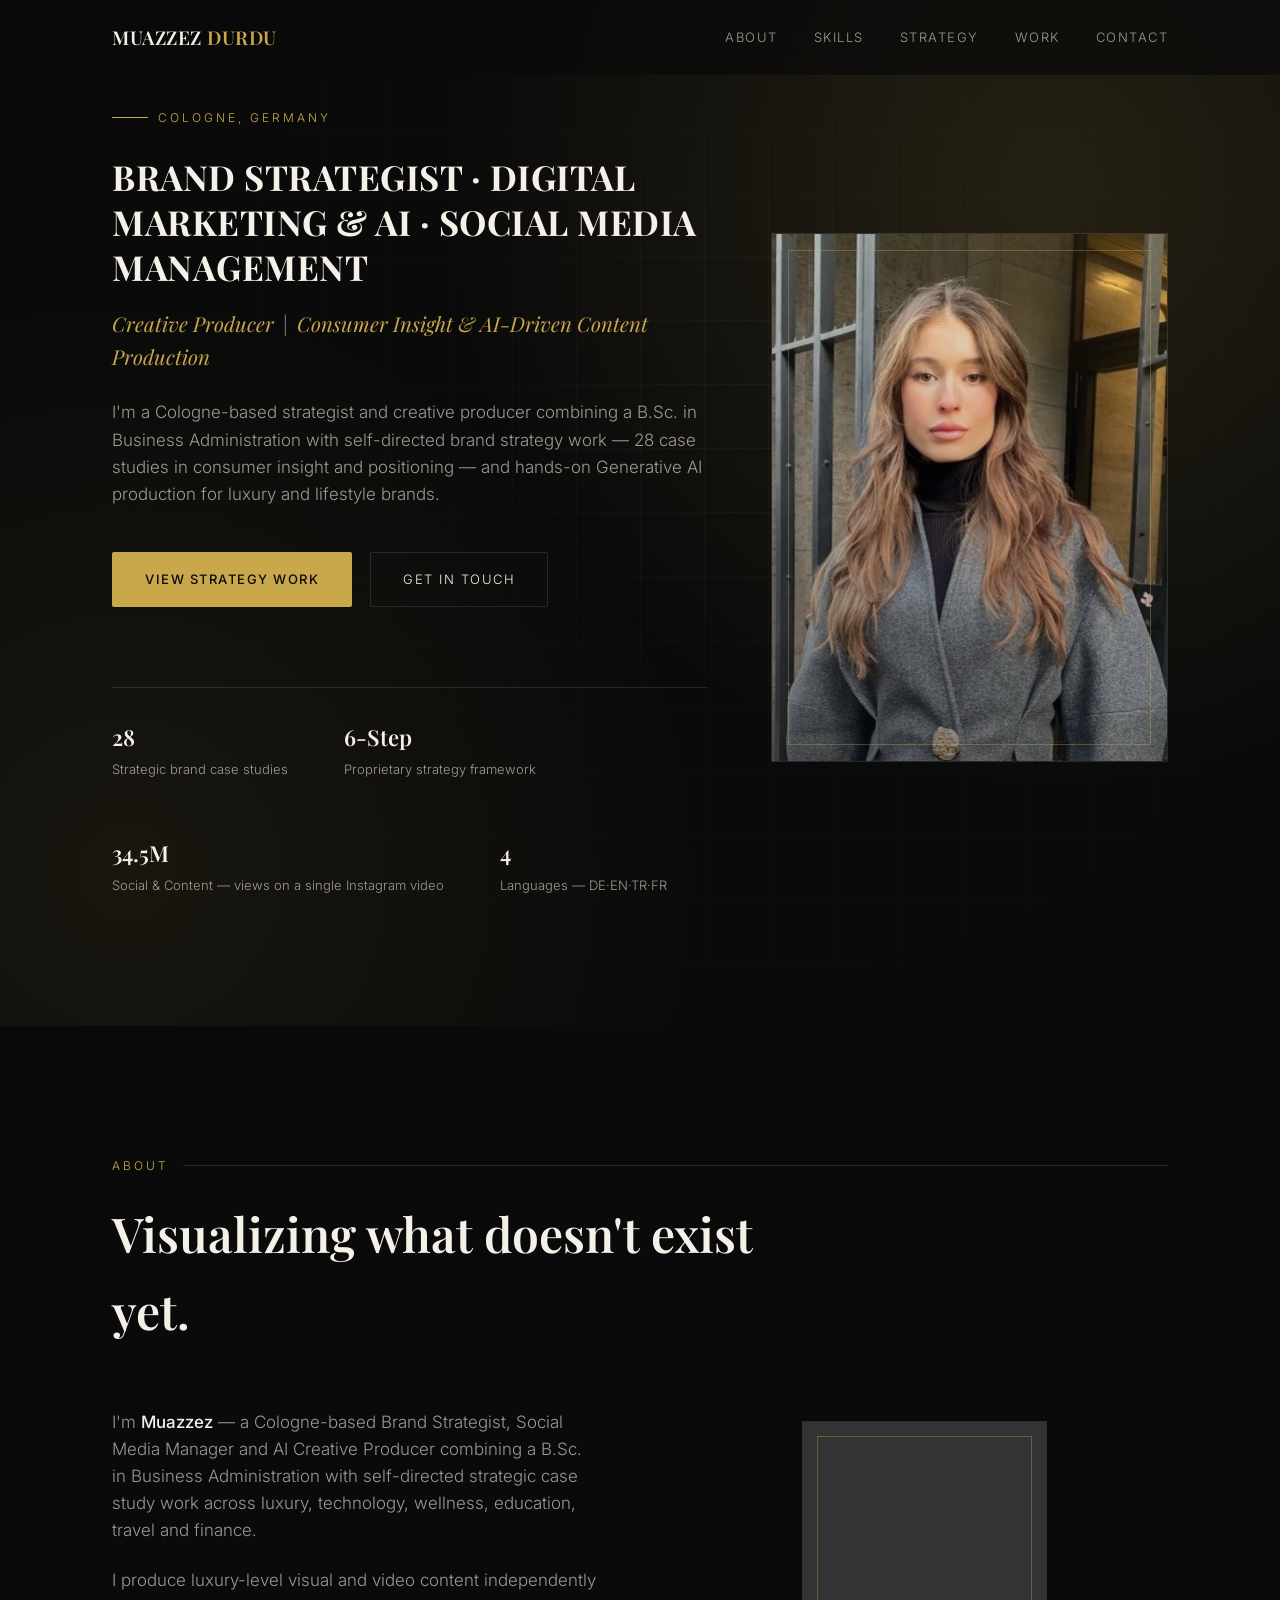
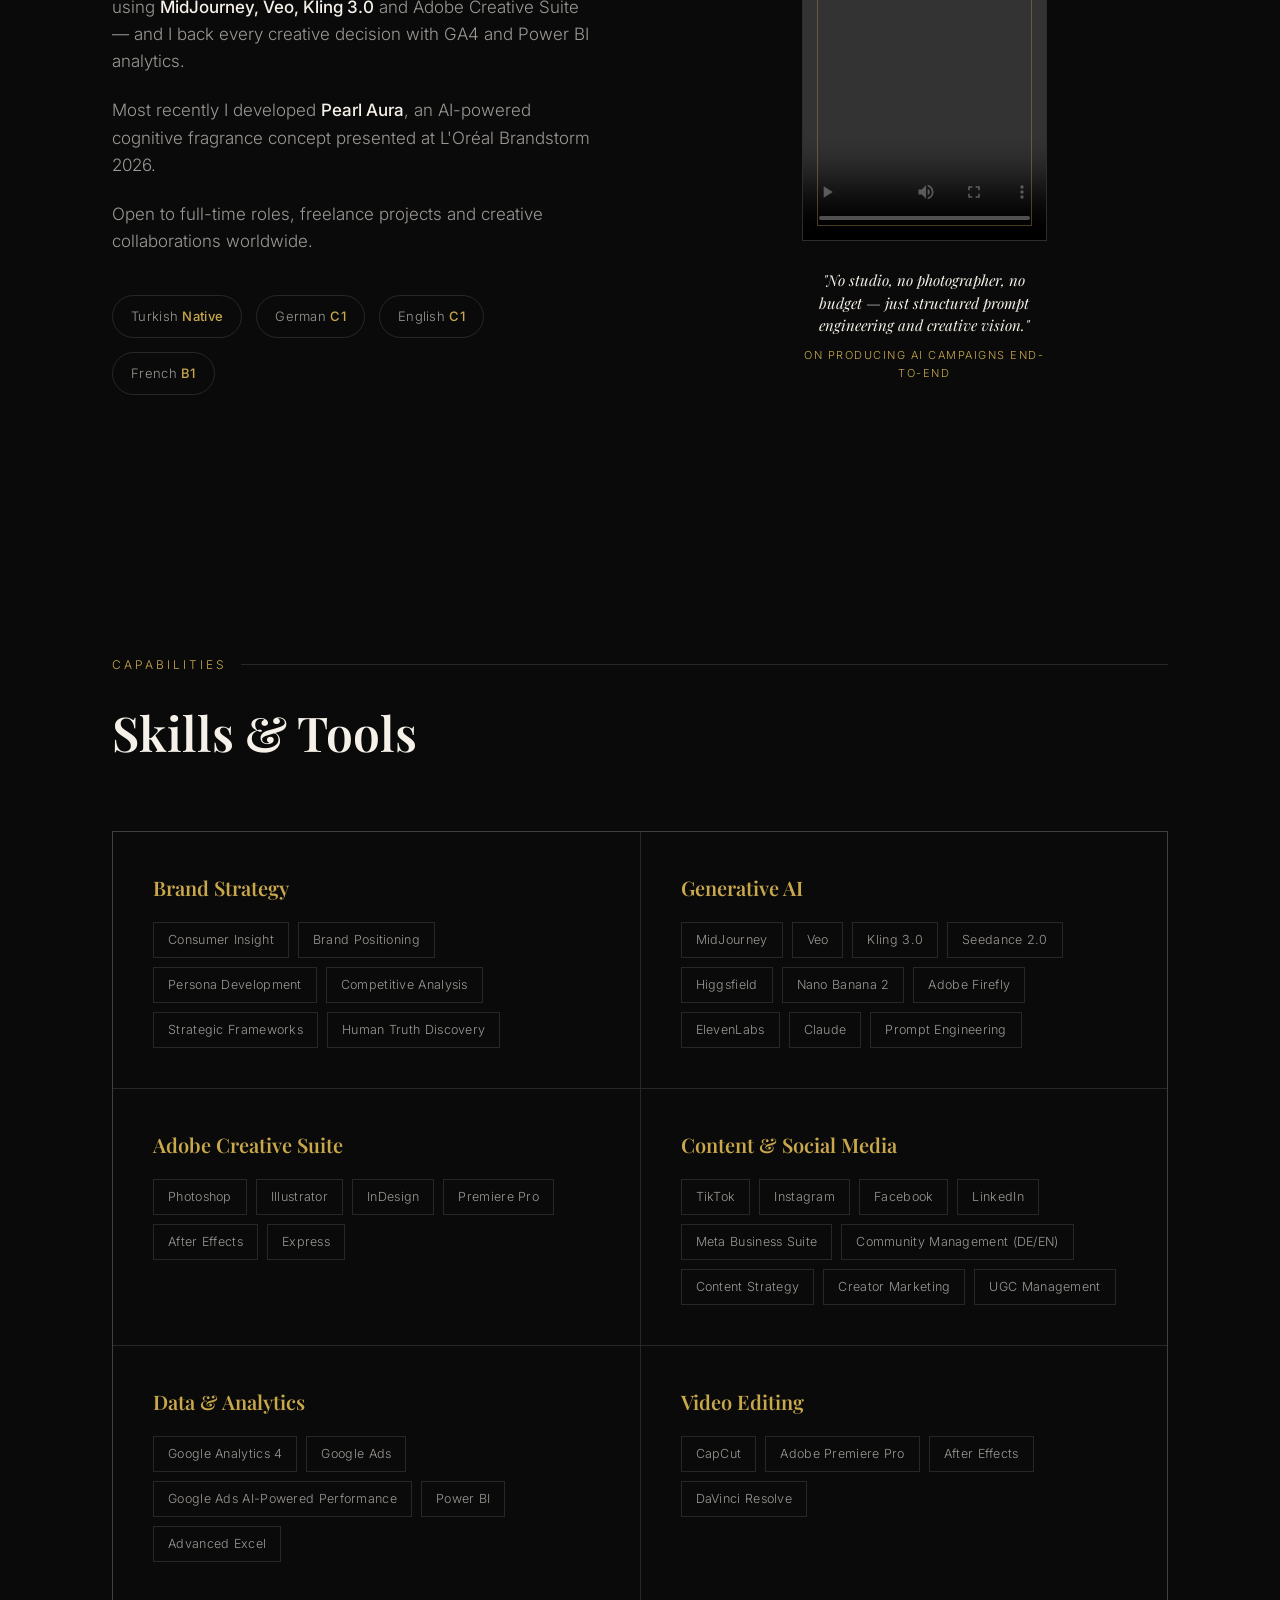
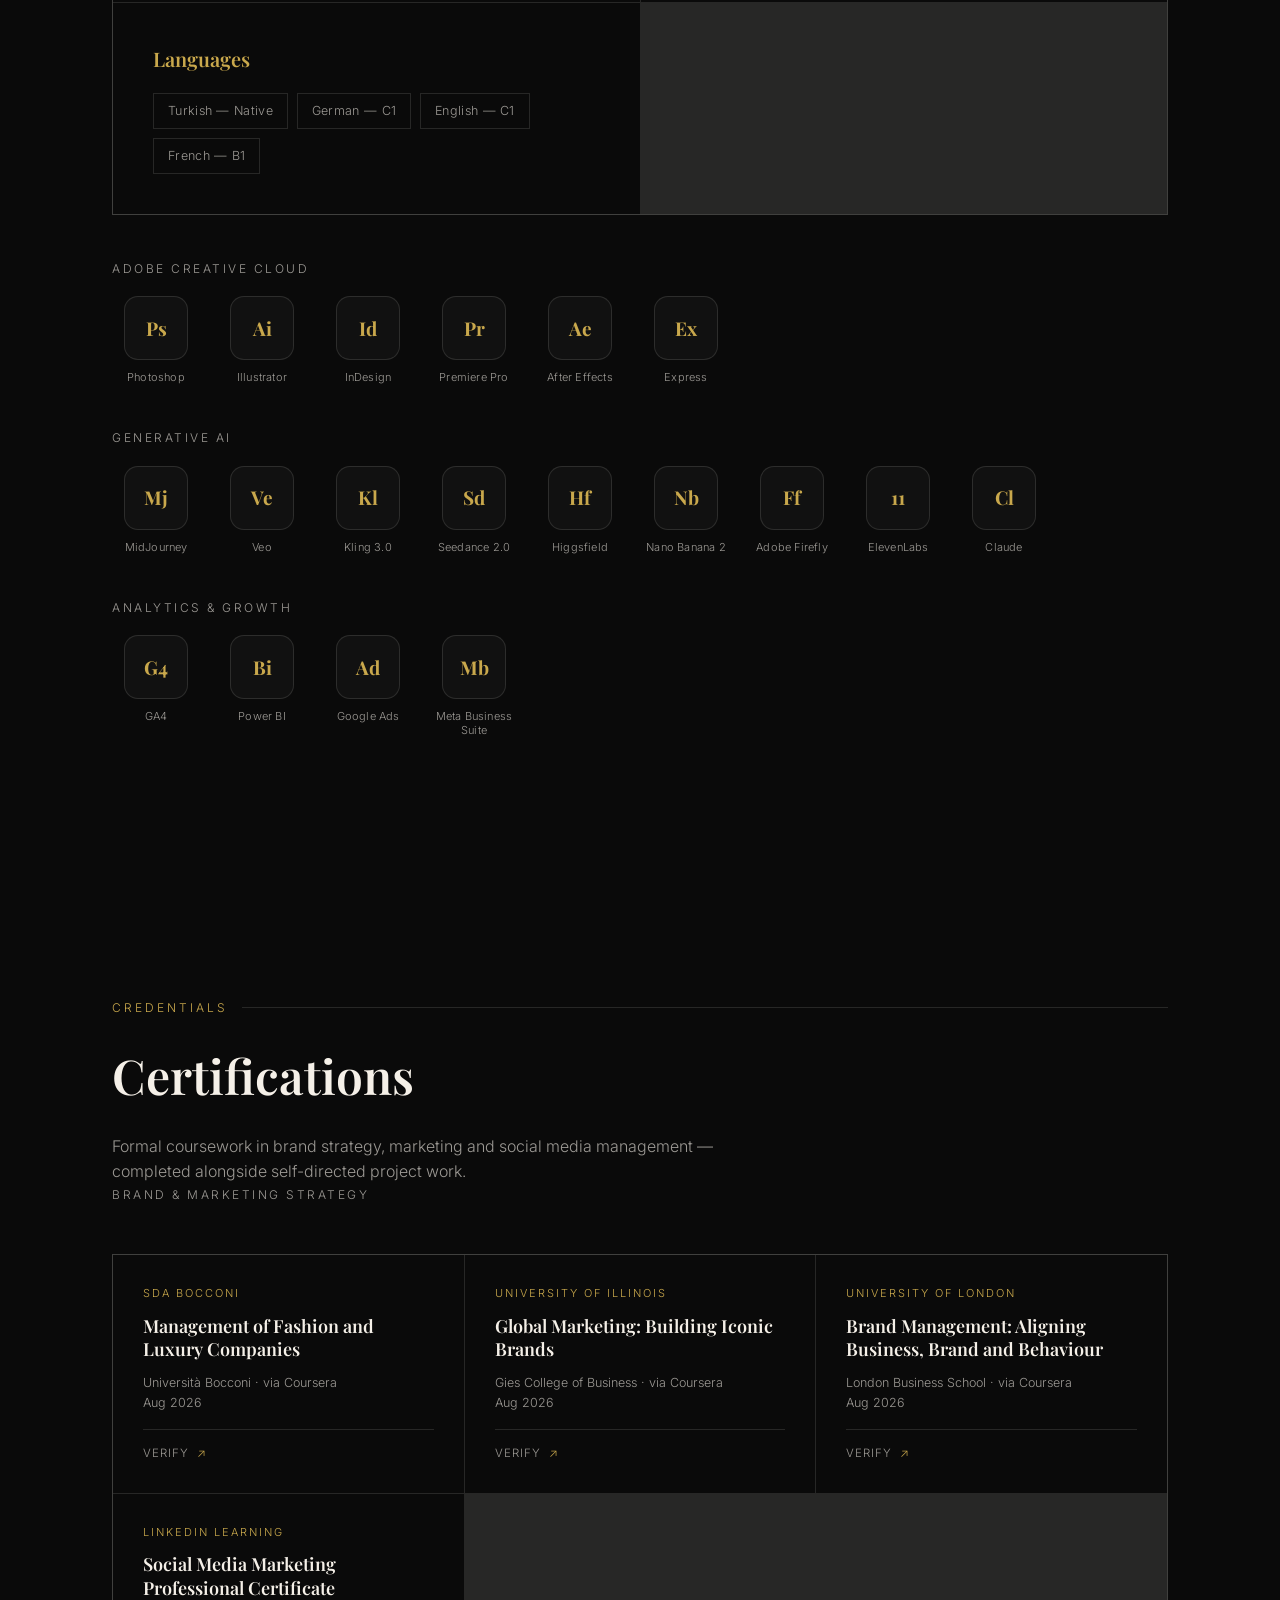
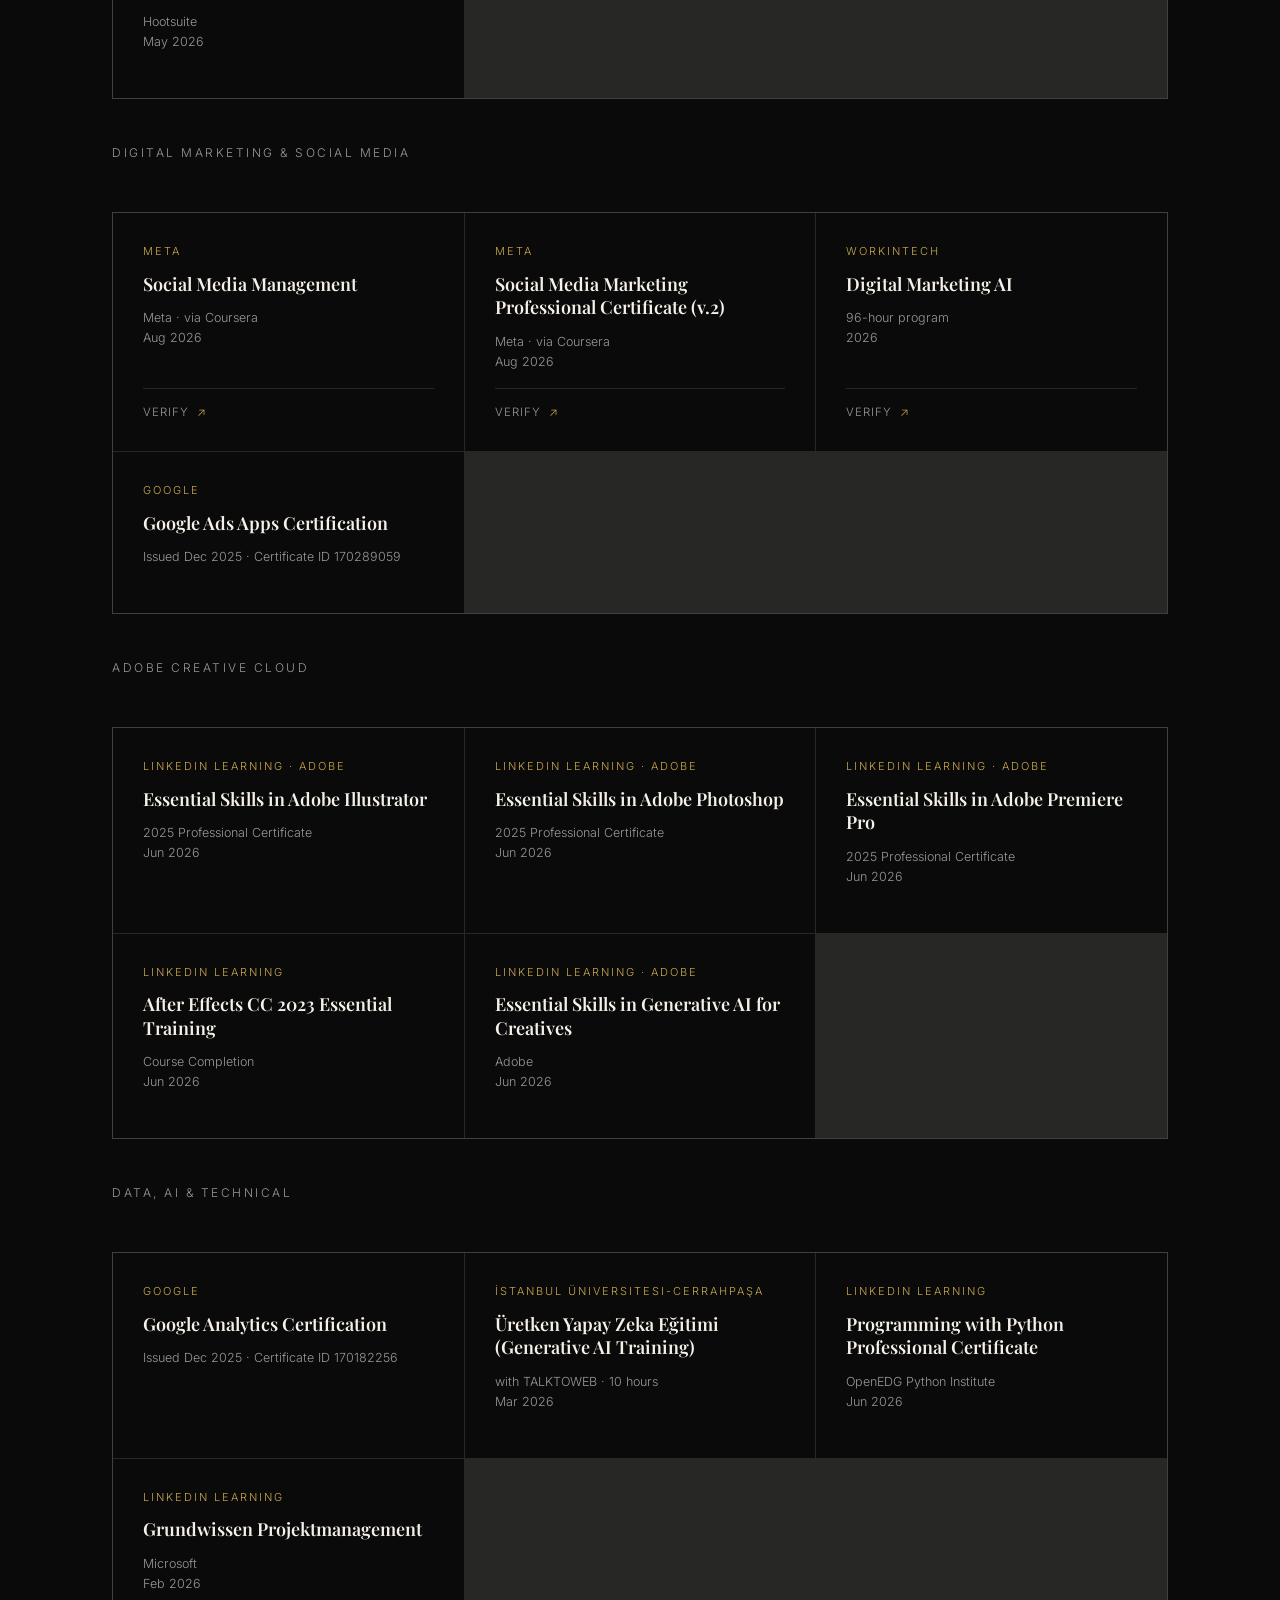
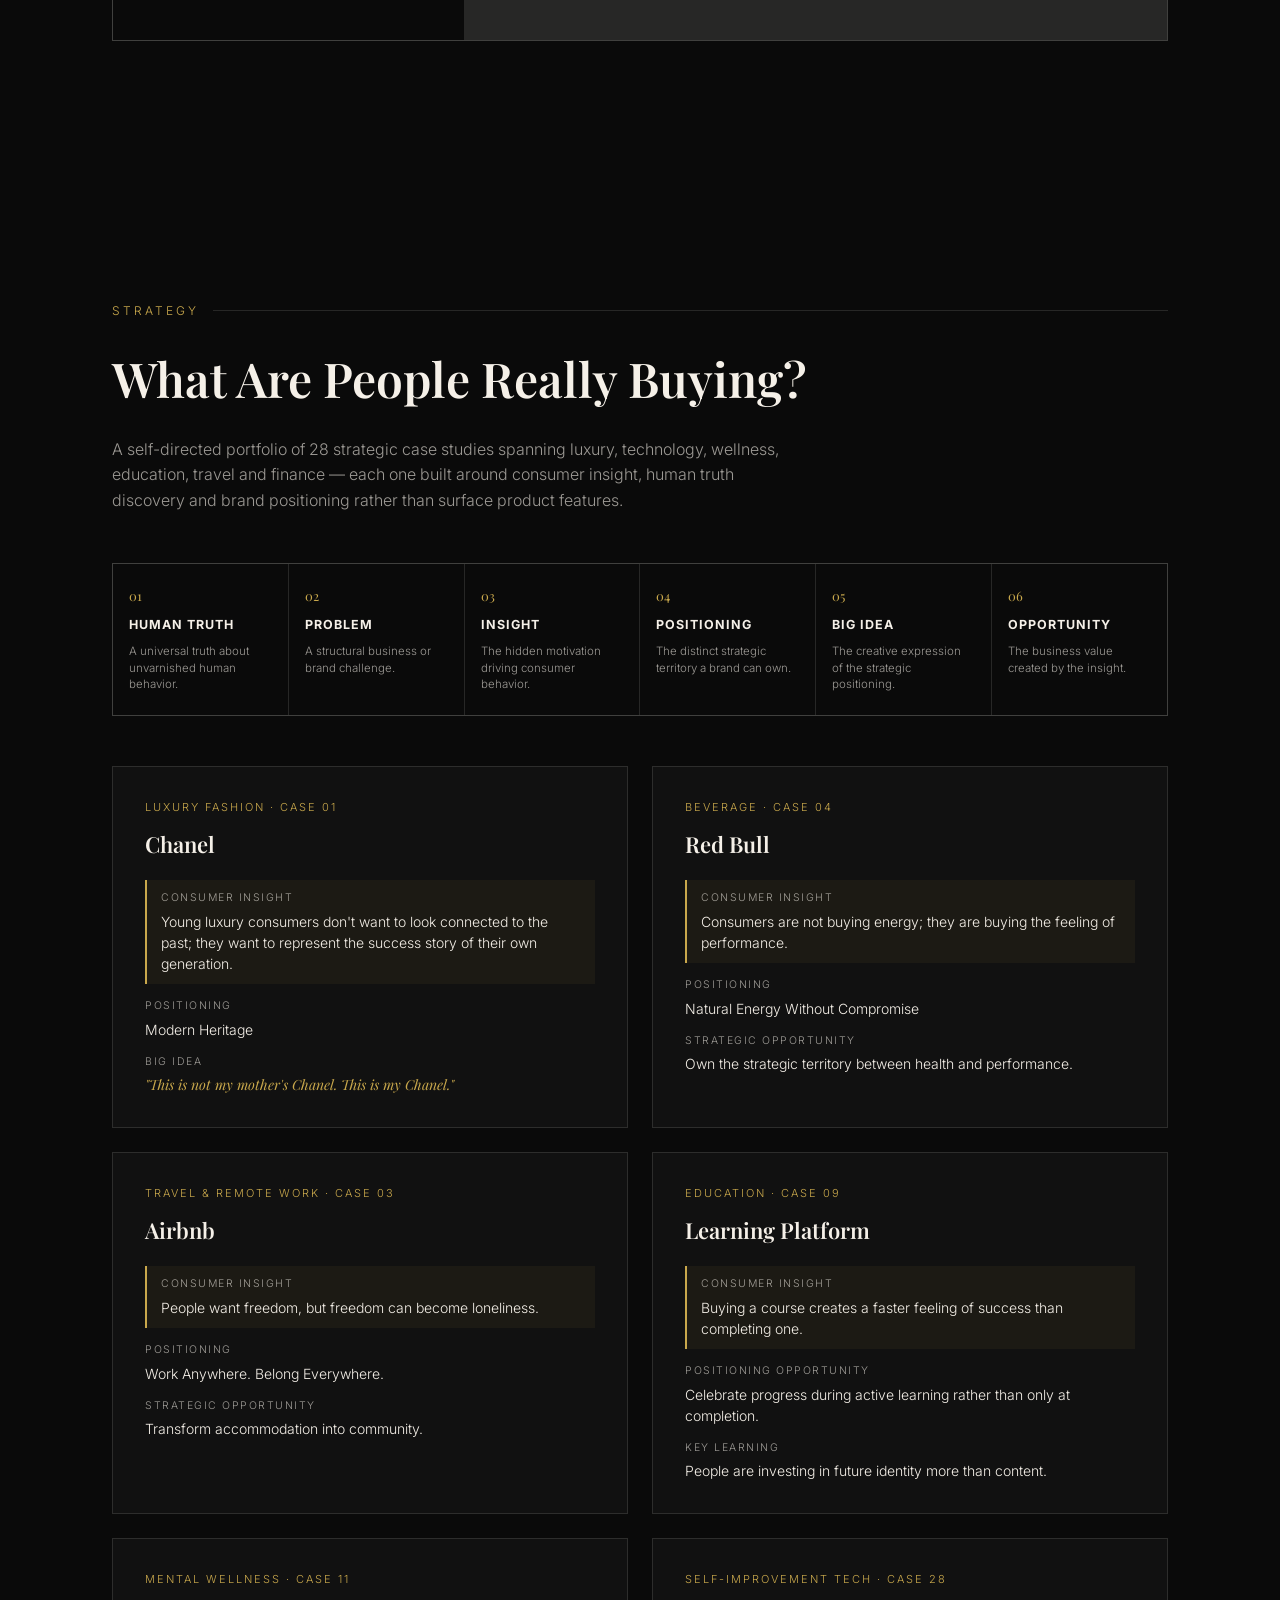
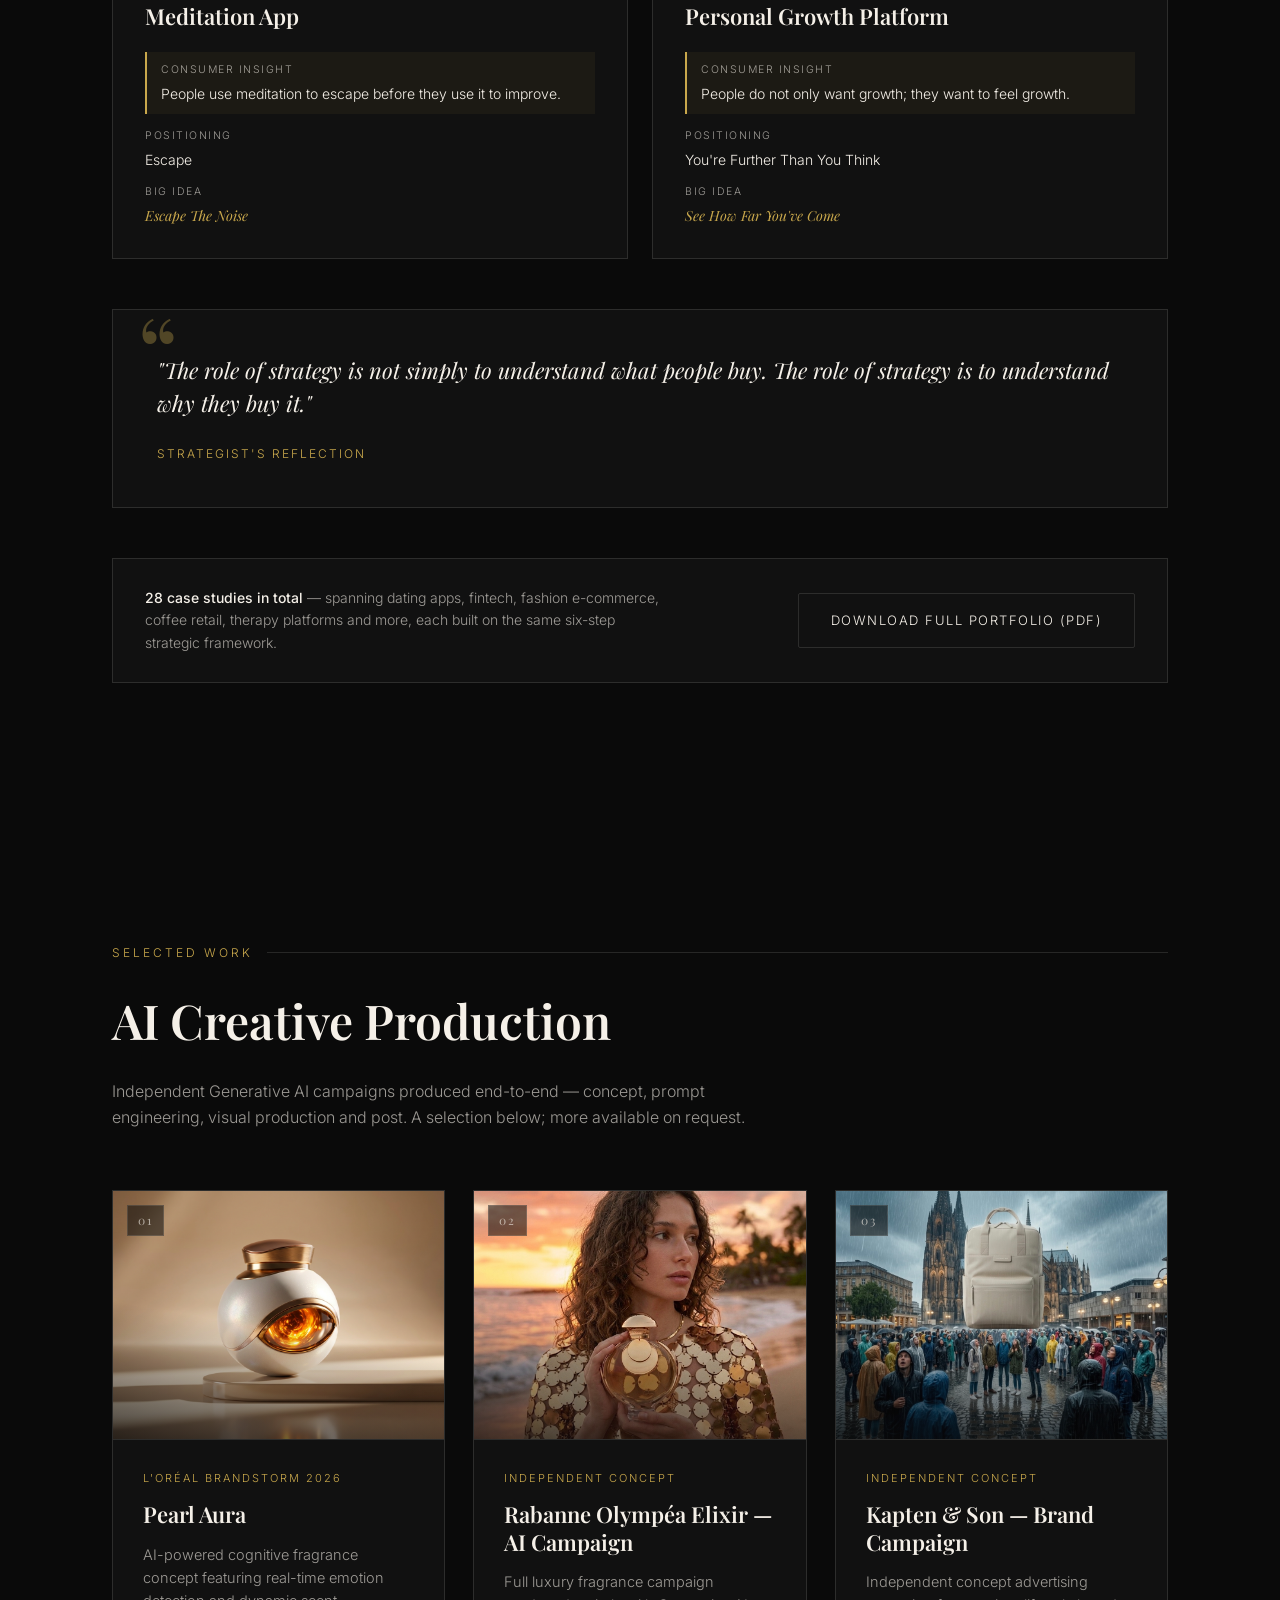
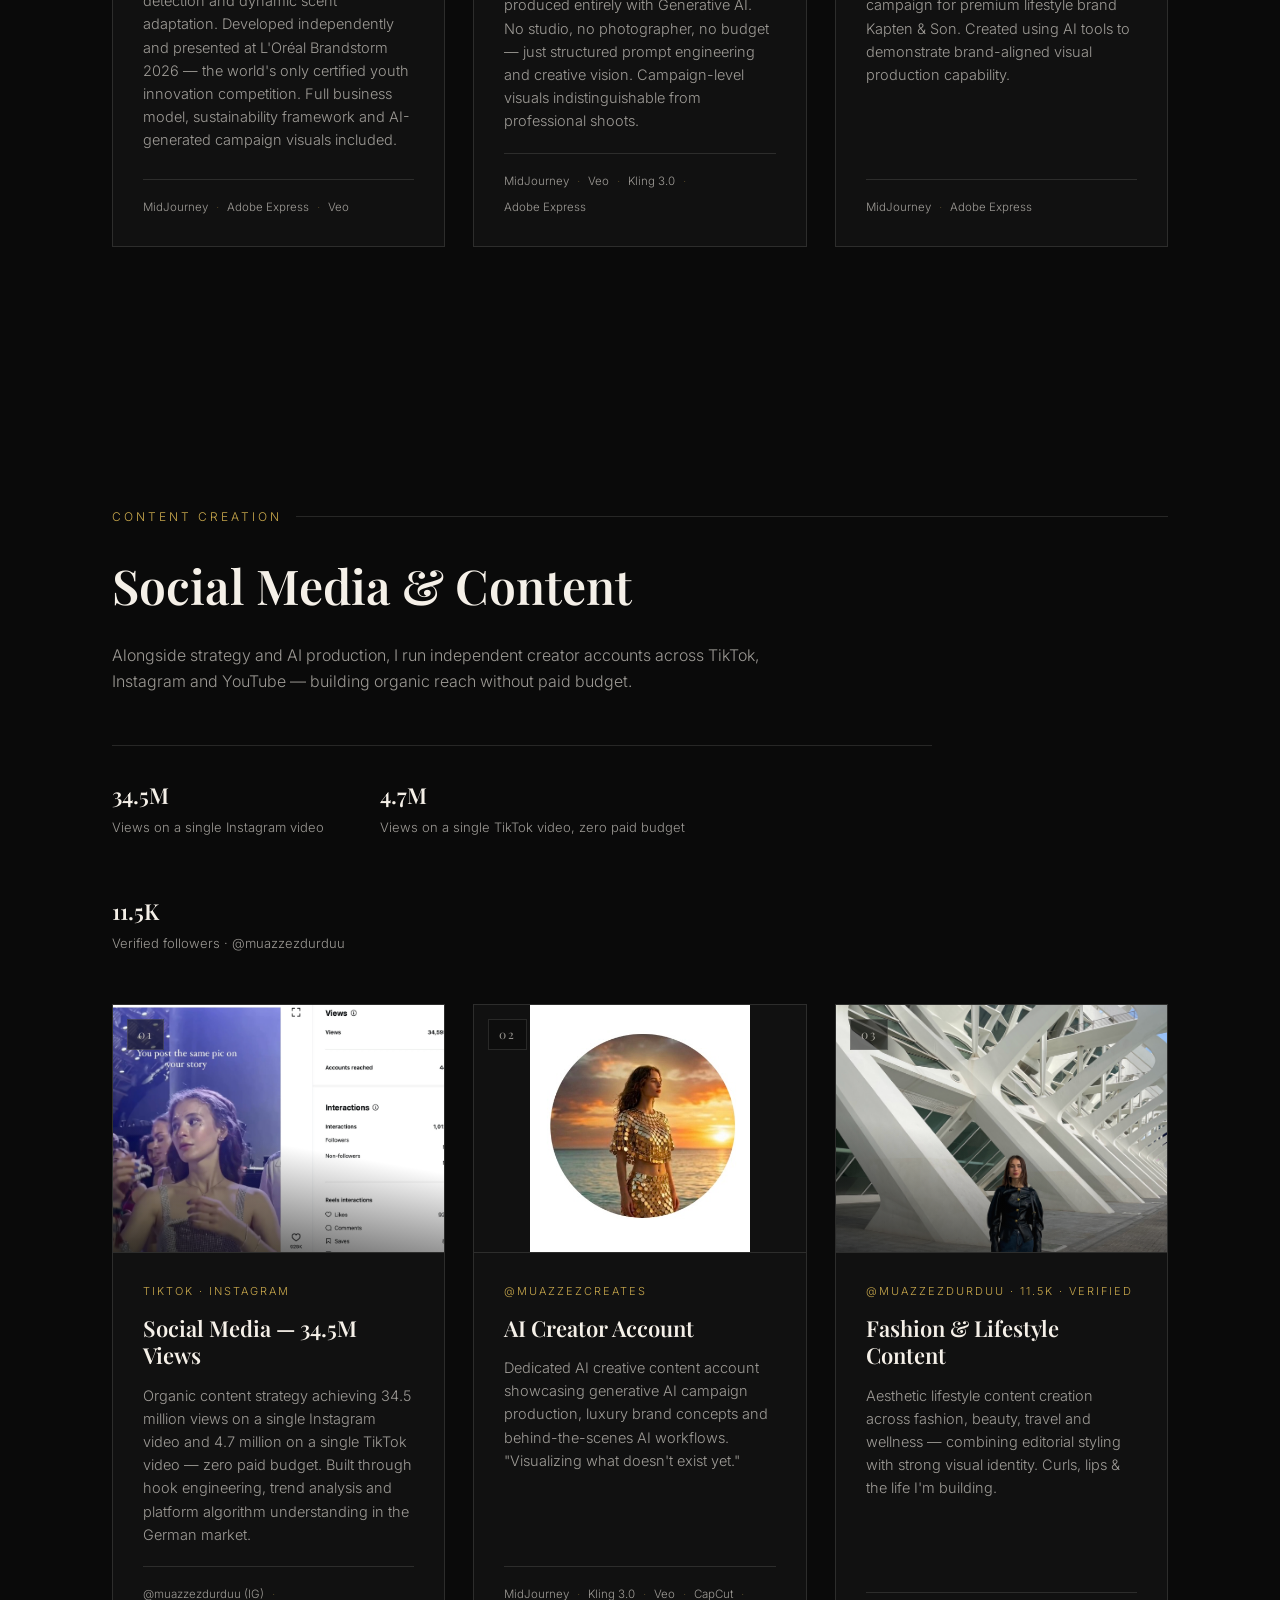
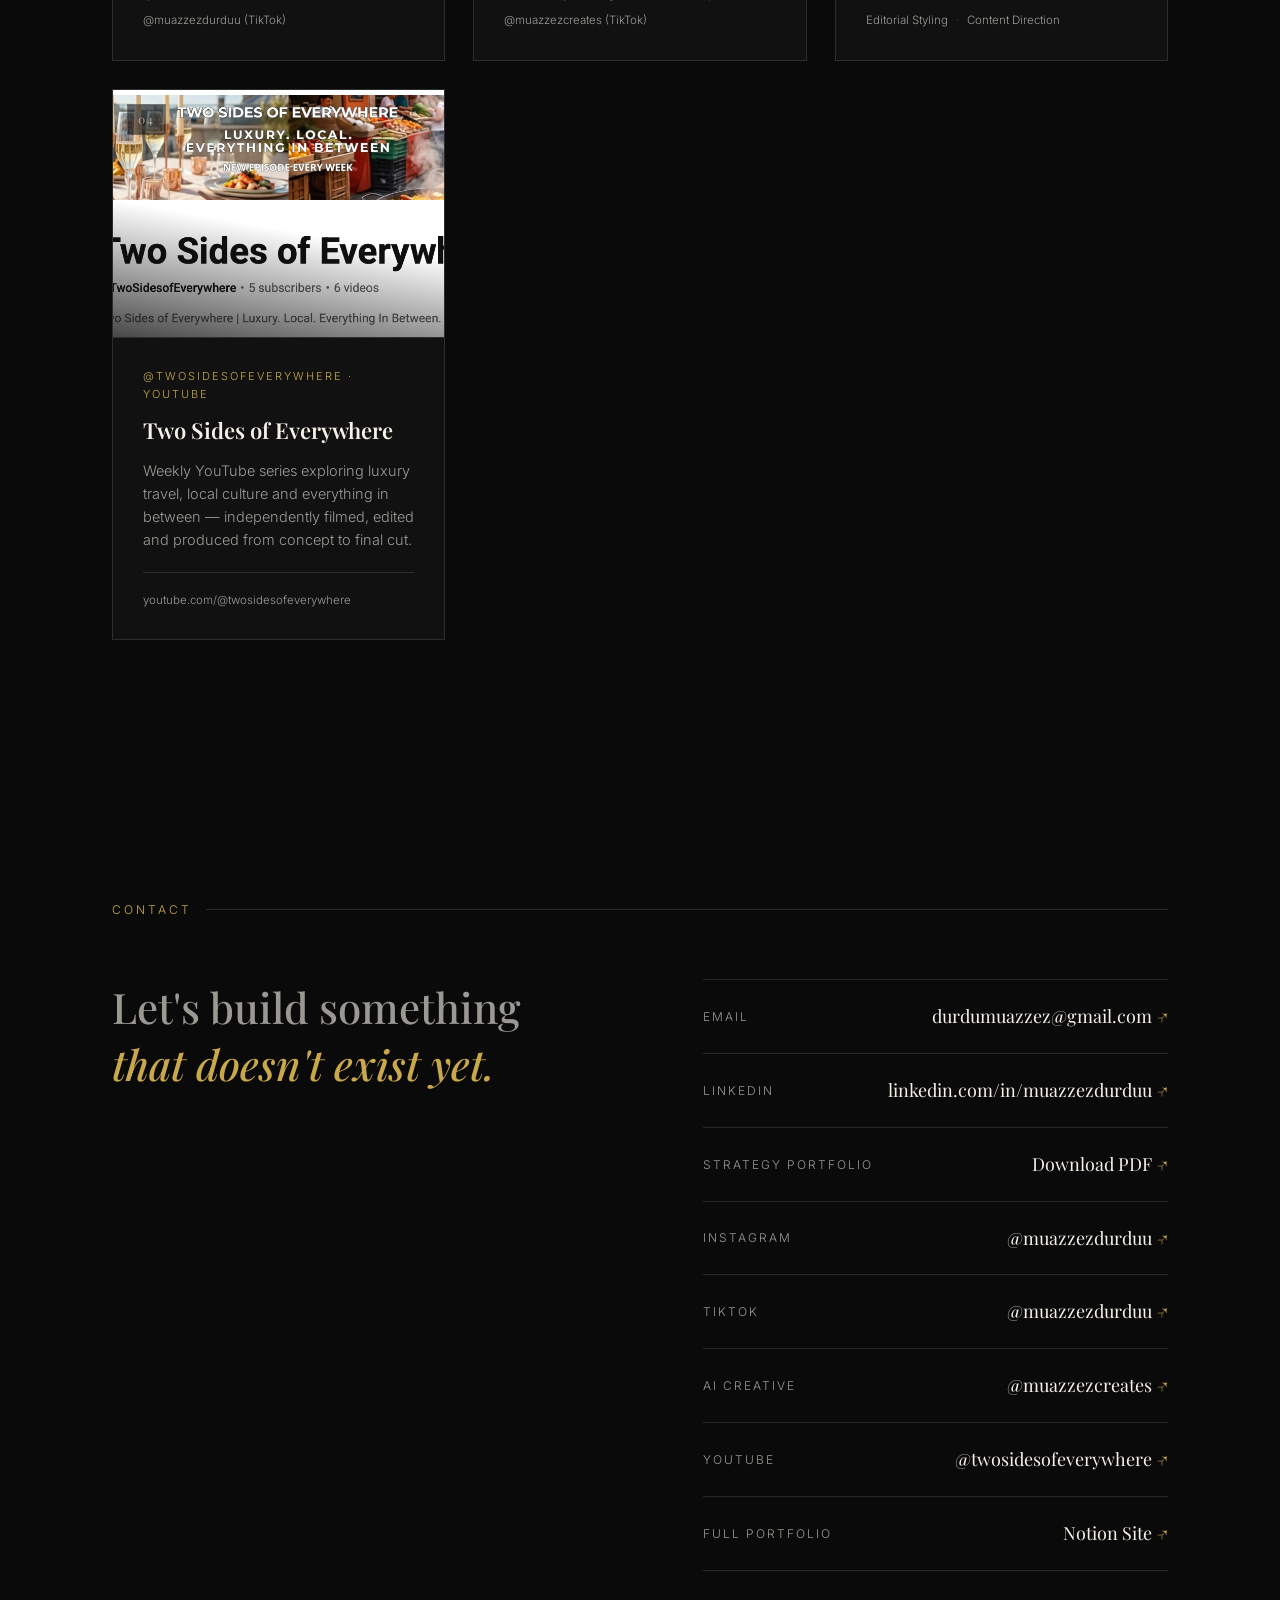
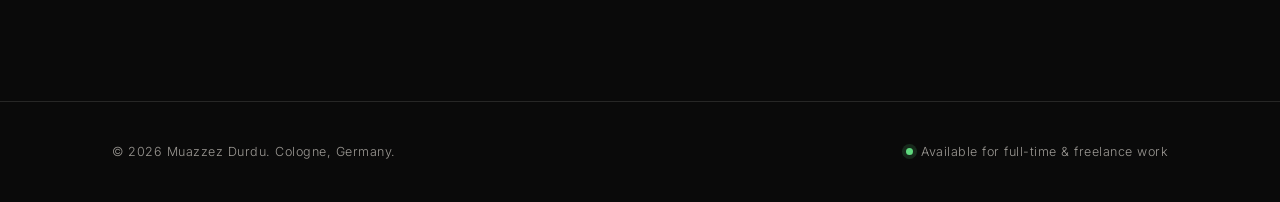
==== commit 66e6a07c: "Add 11 more certifications, organized into categories" ====
--- a/index.html
+++ b/index.html
@@ -1071,6 +1071,7 @@
         completed alongside self-directed project work.
       </p>
 
+      <div class="badge-category-label reveal" style="margin-top:0;">Brand &amp; Marketing Strategy</div>
       <div class="cert-grid reveal">
 
         <div class="cert-card">
@@ -1095,6 +1096,17 @@
         </div>
 
         <div class="cert-card">
+          <div class="cert-issuer">LinkedIn Learning</div>
+          <div class="cert-title">Social Media Marketing Professional Certificate</div>
+          <div class="cert-meta">Hootsuite<br>May 2026</div>
+        </div>
+
+      </div>
+
+      <div class="badge-category-label reveal">Digital Marketing &amp; Social Media</div>
+      <div class="cert-grid reveal">
+
+        <div class="cert-card">
           <div class="cert-issuer">Meta</div>
           <div class="cert-title">Social Media Management</div>
           <div class="cert-meta">Meta · via Coursera<br>Aug 2026</div>
@@ -1113,6 +1125,76 @@
           <div class="cert-title">Digital Marketing AI</div>
           <div class="cert-meta">96-hour program<br>2026</div>
           <a class="cert-link" href="https://certopus.com/c/bdb5ea95ba604428a60959226b41a297" target="_blank" rel="noopener">Verify <span class="arrow">&#8599;</span></a>
+        </div>
+
+        <div class="cert-card">
+          <div class="cert-issuer">Google</div>
+          <div class="cert-title">Google Ads Apps Certification</div>
+          <div class="cert-meta">Issued Dec 2025 · Certificate ID 170289059</div>
+        </div>
+
+      </div>
+
+      <div class="badge-category-label reveal">Adobe Creative Cloud</div>
+      <div class="cert-grid reveal">
+
+        <div class="cert-card">
+          <div class="cert-issuer">LinkedIn Learning · Adobe</div>
+          <div class="cert-title">Essential Skills in Adobe Illustrator</div>
+          <div class="cert-meta">2025 Professional Certificate<br>Jun 2026</div>
+        </div>
+
+        <div class="cert-card">
+          <div class="cert-issuer">LinkedIn Learning · Adobe</div>
+          <div class="cert-title">Essential Skills in Adobe Photoshop</div>
+          <div class="cert-meta">2025 Professional Certificate<br>Jun 2026</div>
+        </div>
+
+        <div class="cert-card">
+          <div class="cert-issuer">LinkedIn Learning · Adobe</div>
+          <div class="cert-title">Essential Skills in Adobe Premiere Pro</div>
+          <div class="cert-meta">2025 Professional Certificate<br>Jun 2026</div>
+        </div>
+
+        <div class="cert-card">
+          <div class="cert-issuer">LinkedIn Learning</div>
+          <div class="cert-title">After Effects CC 2023 Essential Training</div>
+          <div class="cert-meta">Course Completion<br>Jun 2026</div>
+        </div>
+
+        <div class="cert-card">
+          <div class="cert-issuer">LinkedIn Learning · Adobe</div>
+          <div class="cert-title">Essential Skills in Generative AI for Creatives</div>
+          <div class="cert-meta">Adobe<br>Jun 2026</div>
+        </div>
+
+      </div>
+
+      <div class="badge-category-label reveal">Data, AI &amp; Technical</div>
+      <div class="cert-grid reveal">
+
+        <div class="cert-card">
+          <div class="cert-issuer">Google</div>
+          <div class="cert-title">Google Analytics Certification</div>
+          <div class="cert-meta">Issued Dec 2025 · Certificate ID 170182256</div>
+        </div>
+
+        <div class="cert-card">
+          <div class="cert-issuer">İstanbul Üniversitesi-Cerrahpaşa</div>
+          <div class="cert-title">Üretken Yapay Zeka Eğitimi (Generative AI Training)</div>
+          <div class="cert-meta">with TALKTOWEB · 10 hours<br>Mar 2026</div>
+        </div>
+
+        <div class="cert-card">
+          <div class="cert-issuer">LinkedIn Learning</div>
+          <div class="cert-title">Programming with Python Professional Certificate</div>
+          <div class="cert-meta">OpenEDG Python Institute<br>Jun 2026</div>
+        </div>
+
+        <div class="cert-card">
+          <div class="cert-issuer">LinkedIn Learning</div>
+          <div class="cert-title">Grundwissen Projektmanagement</div>
+          <div class="cert-meta">Microsoft<br>Feb 2026</div>
         </div>
 
       </div>
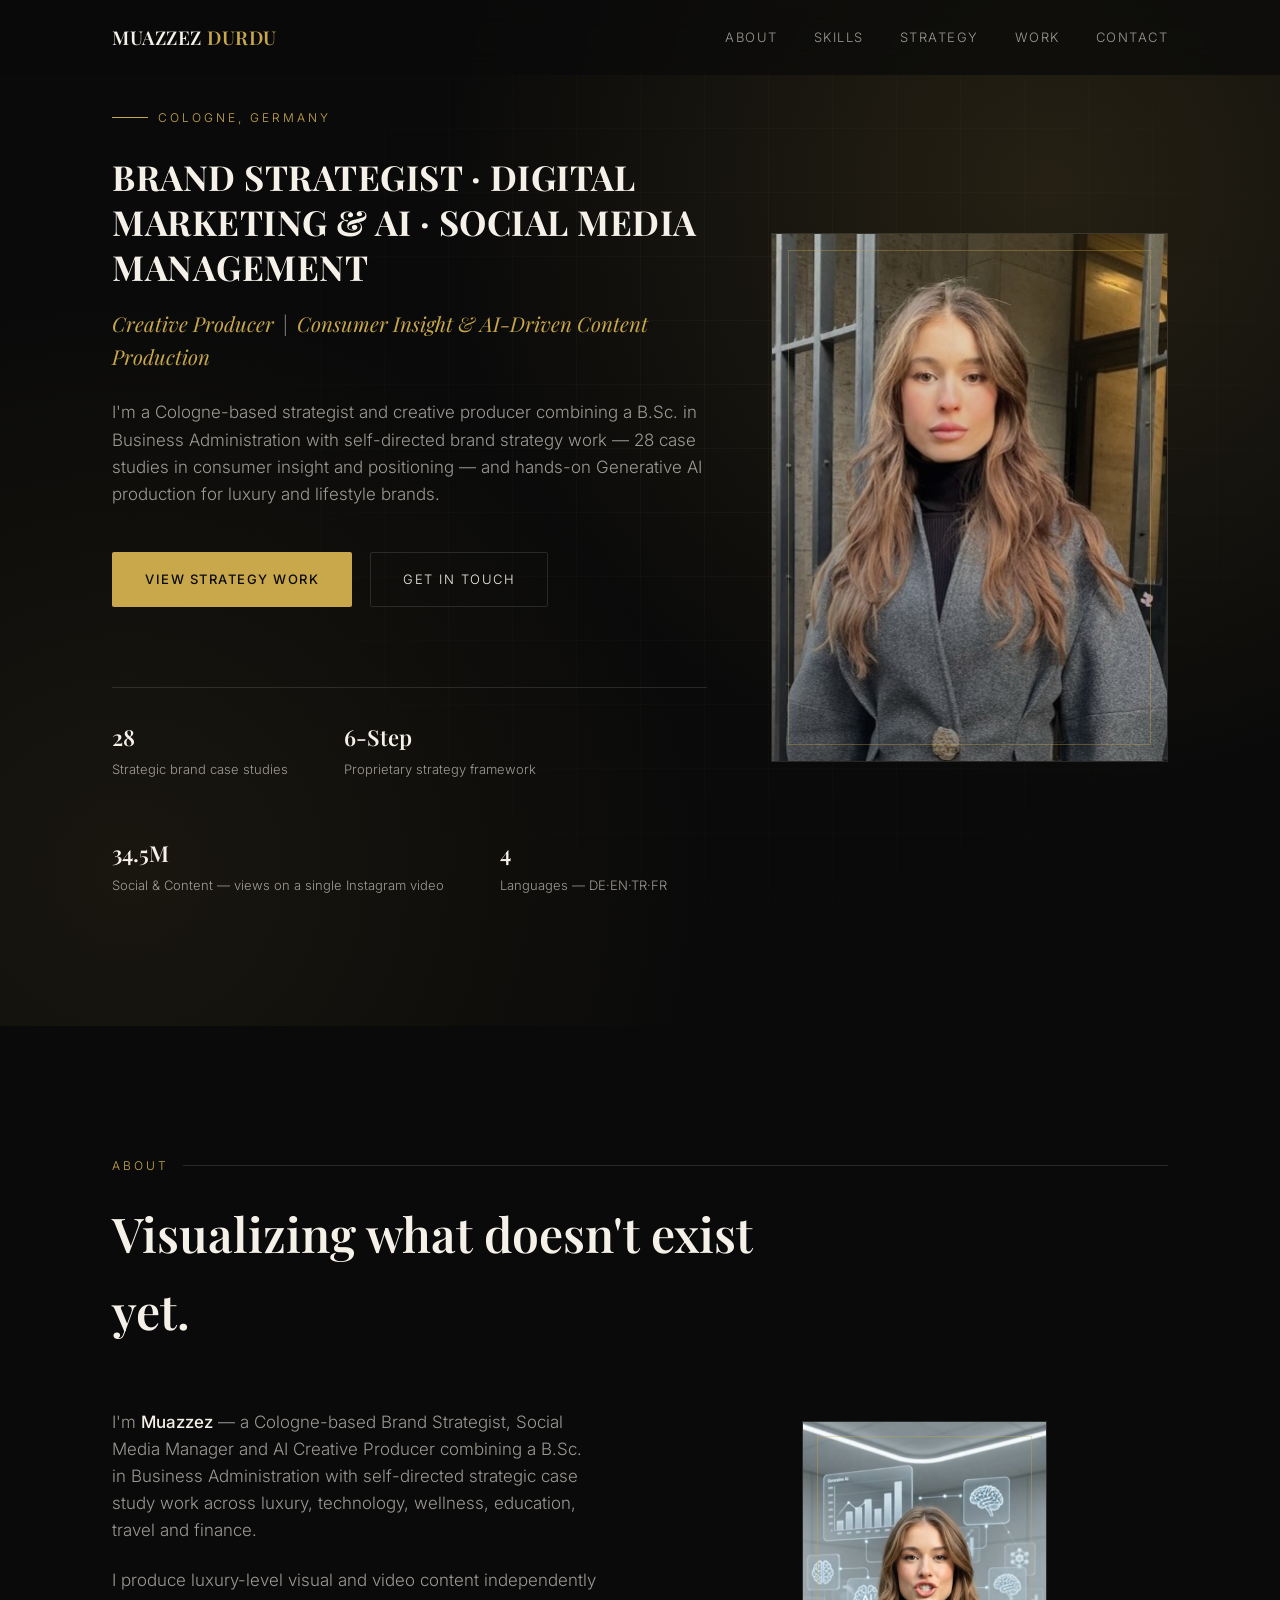
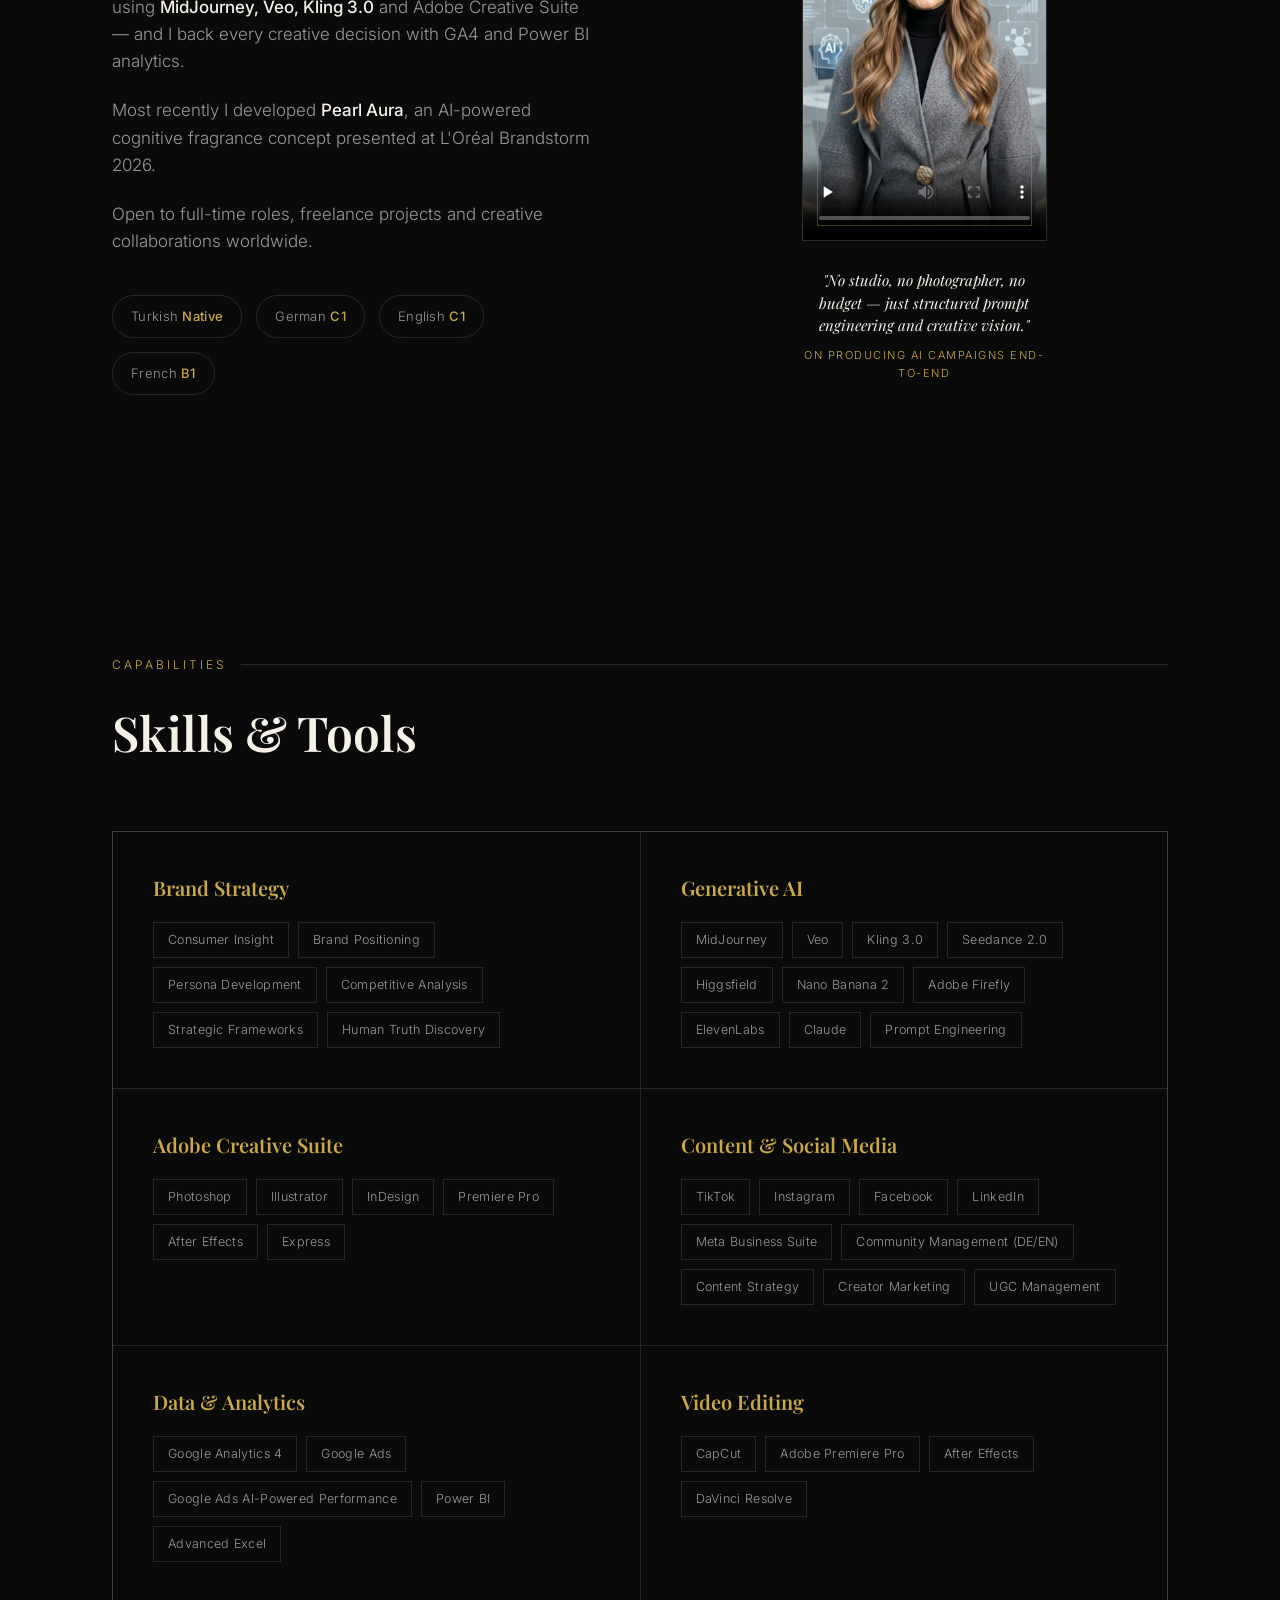
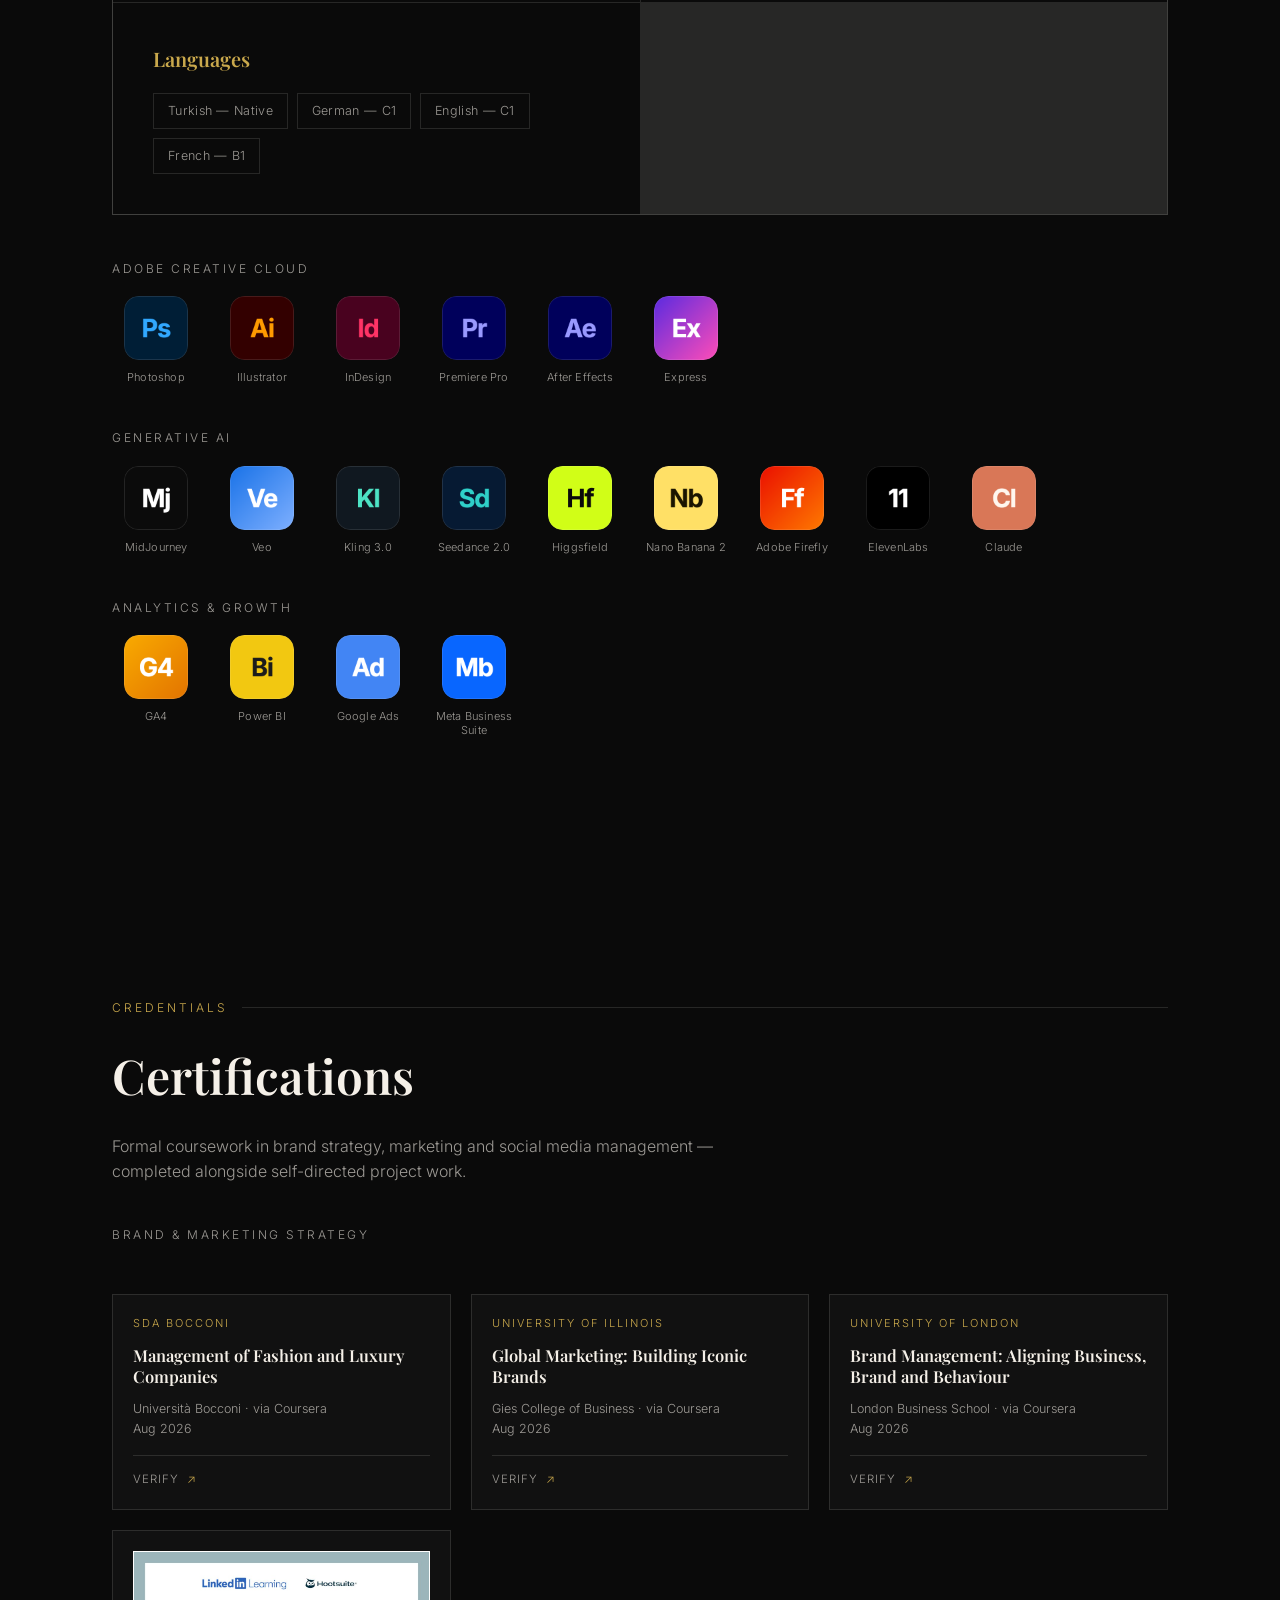
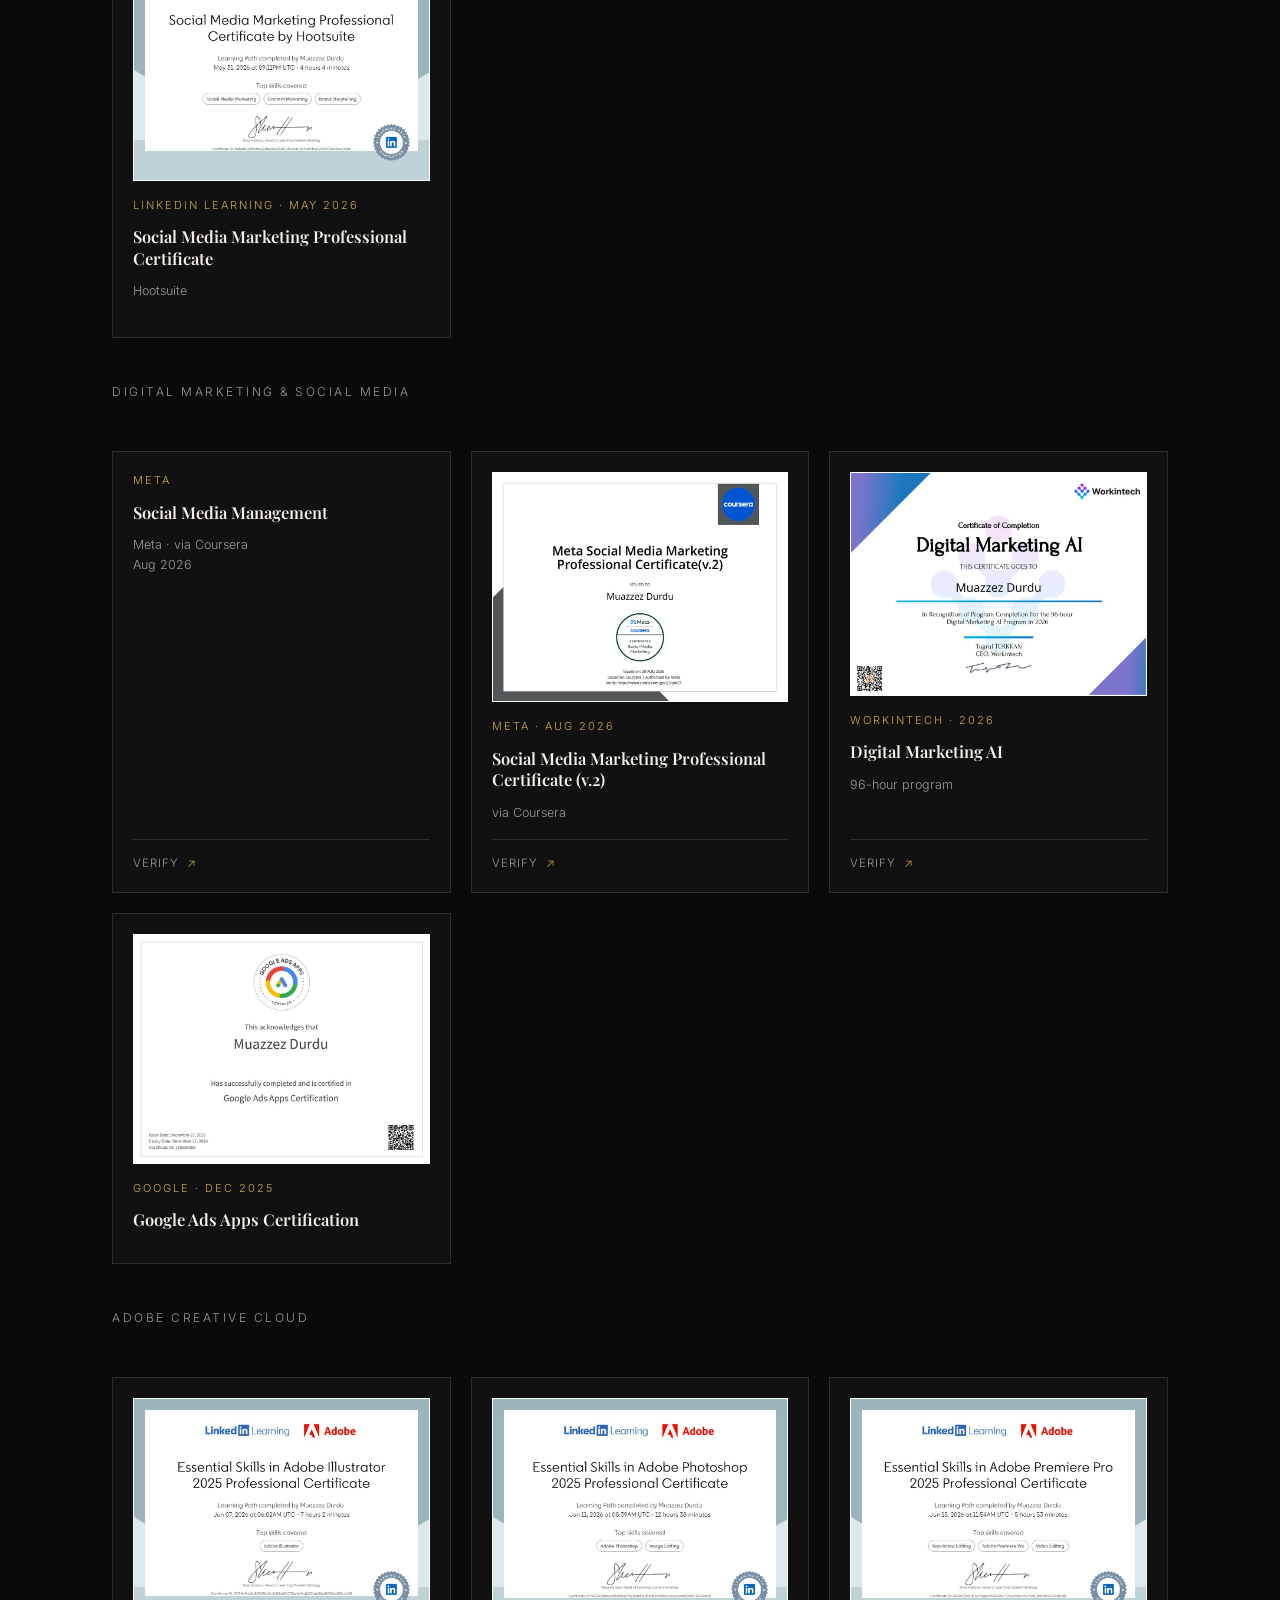
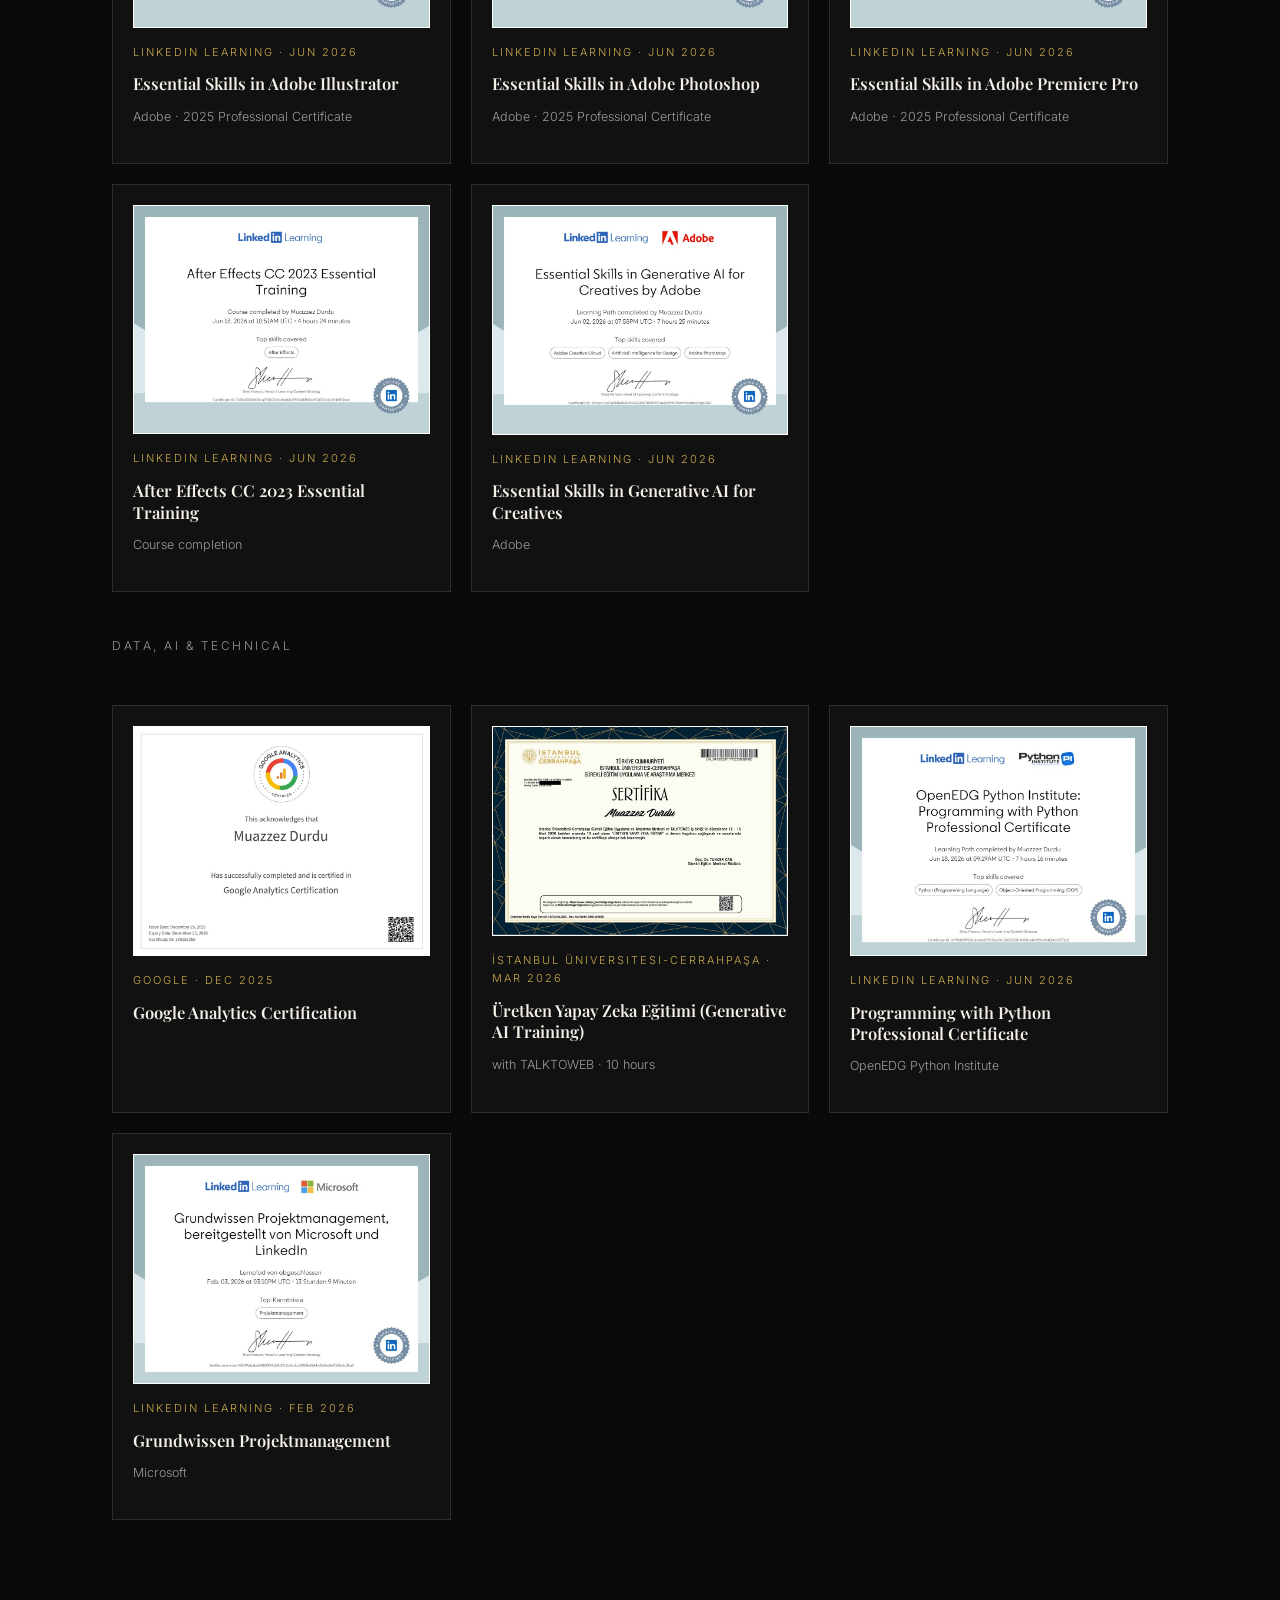
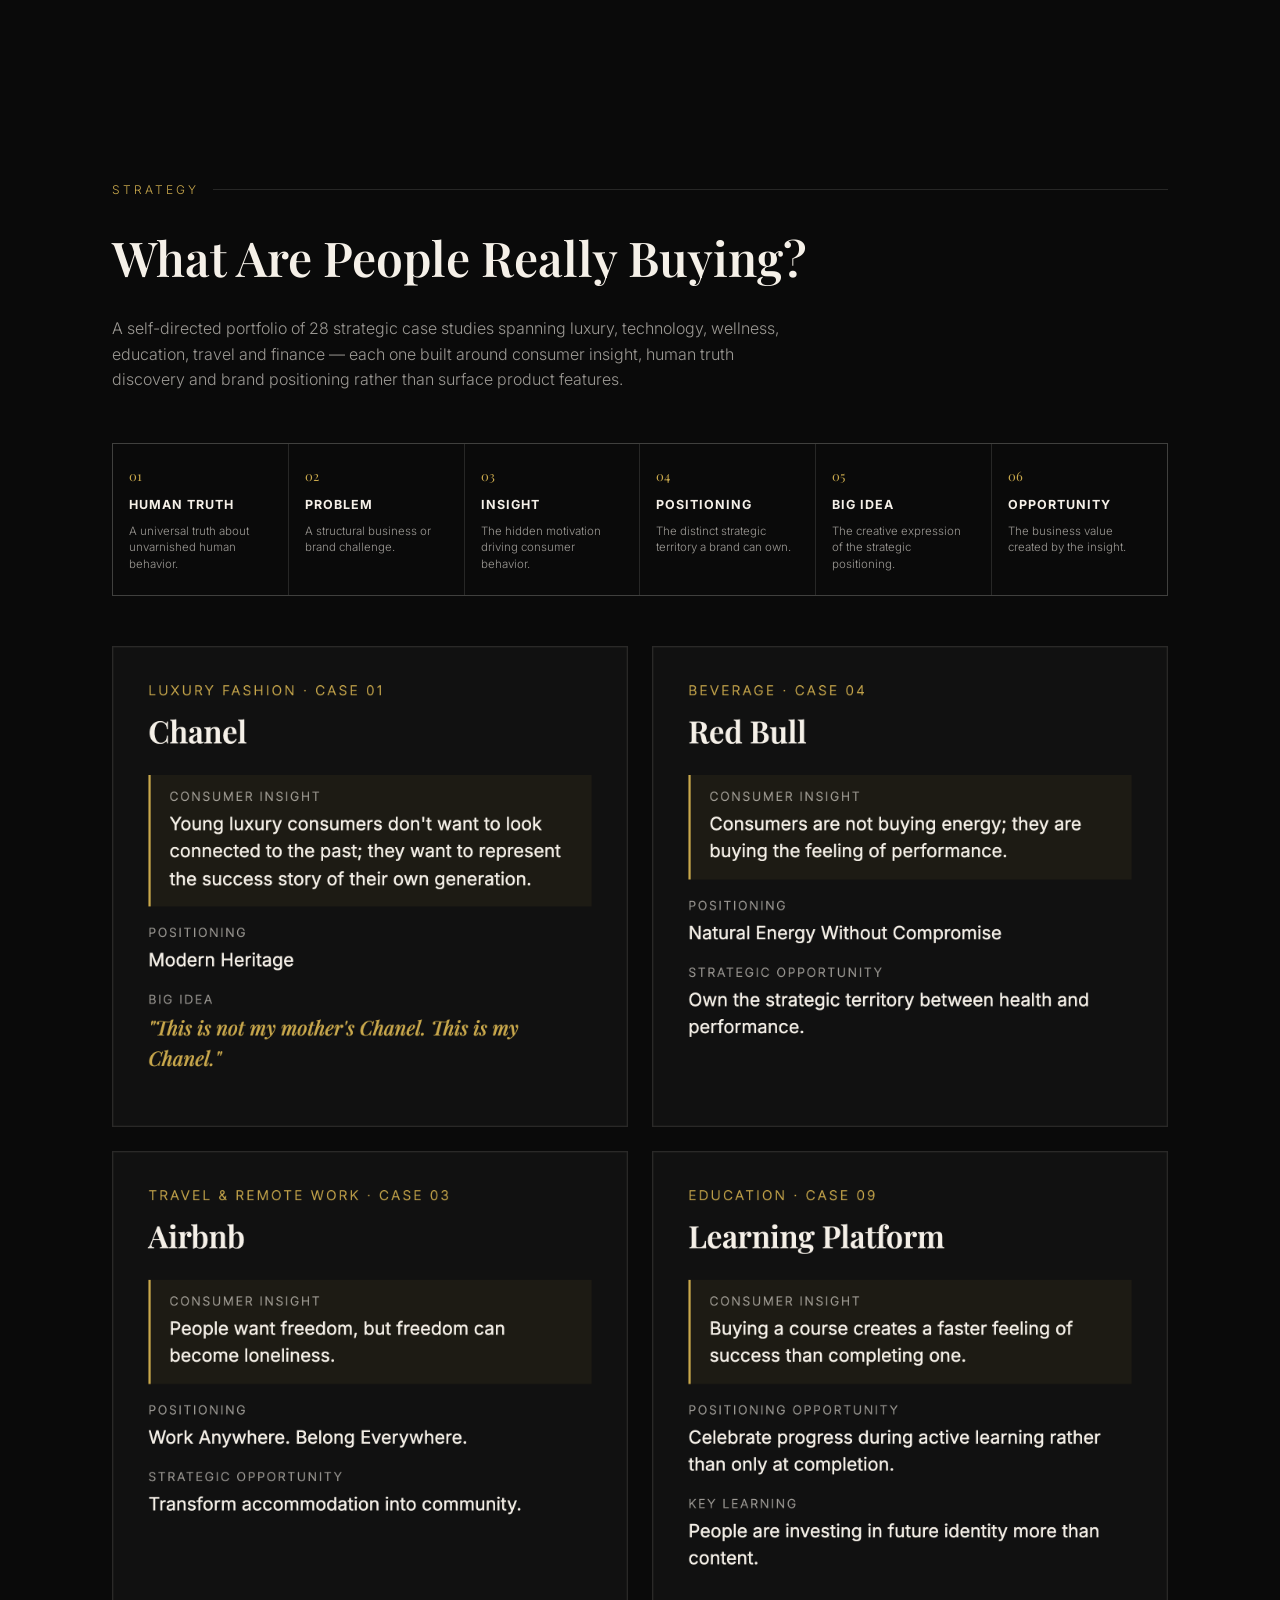
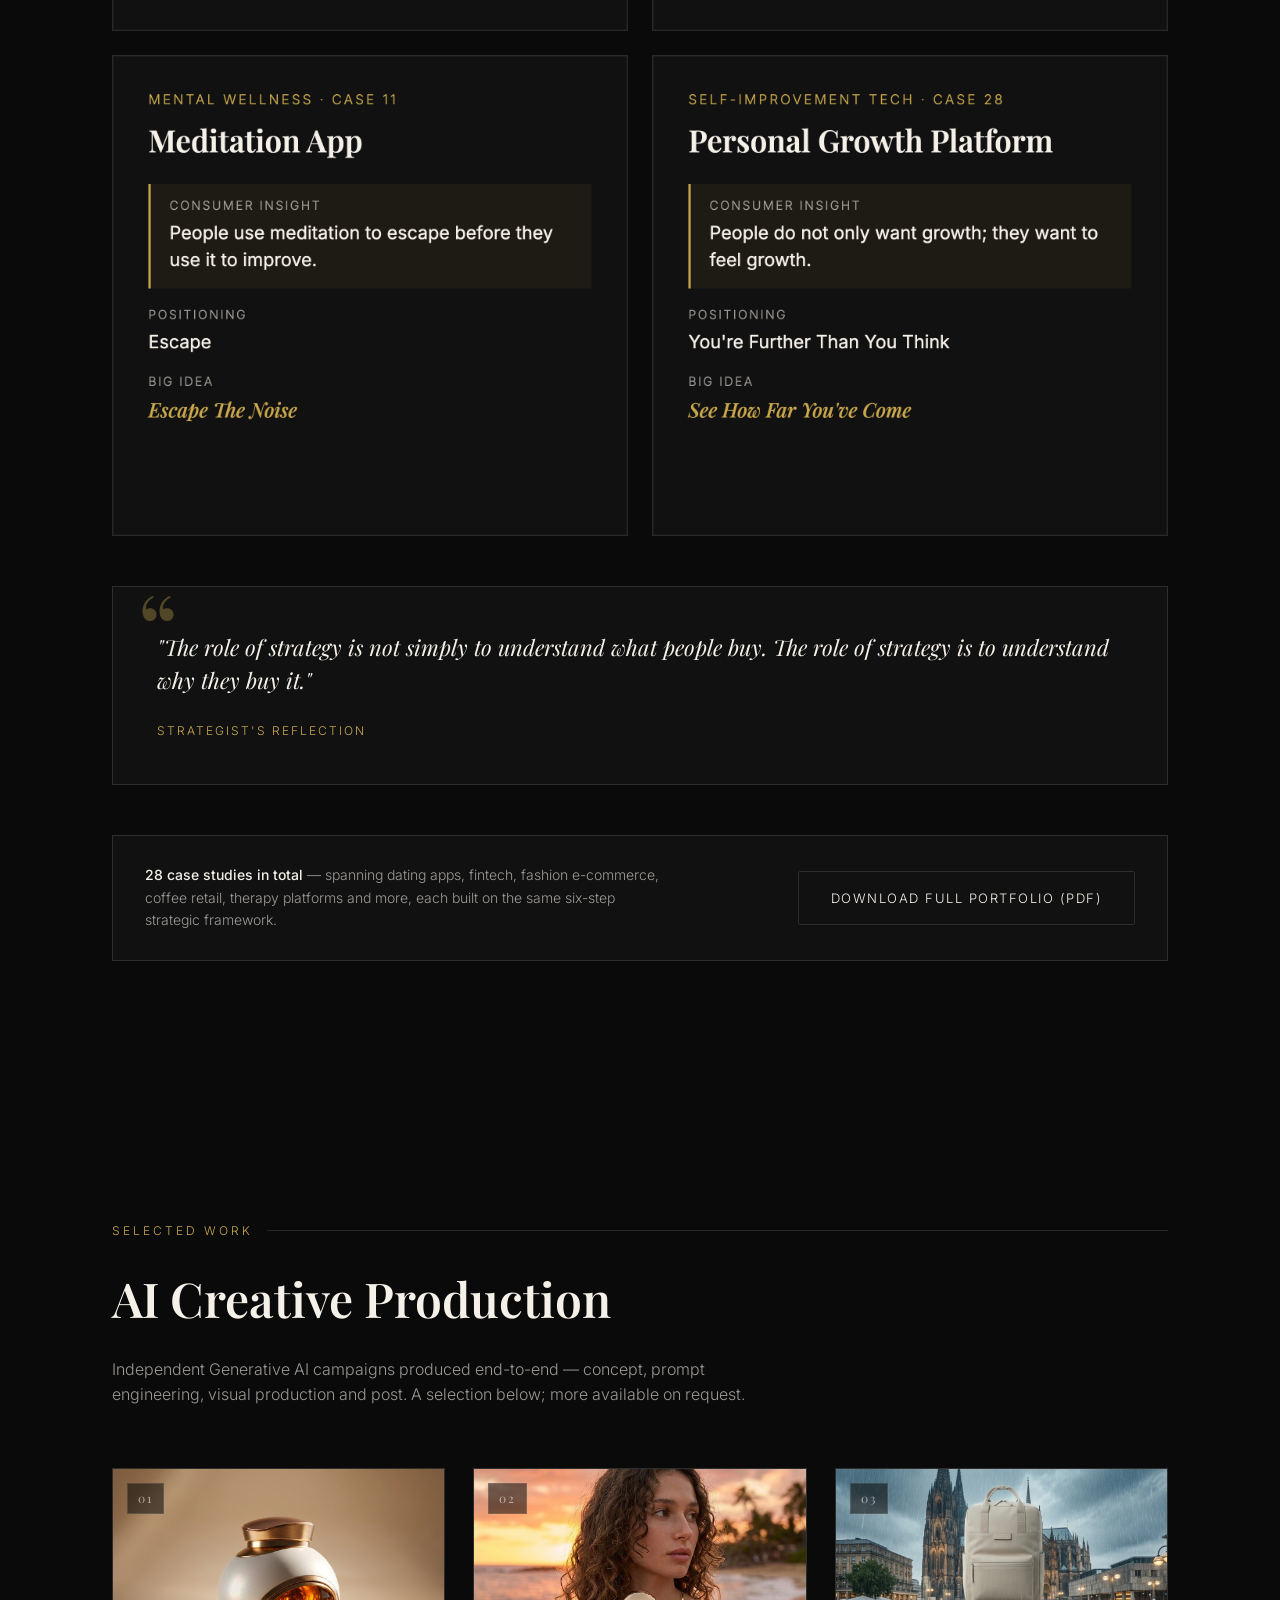
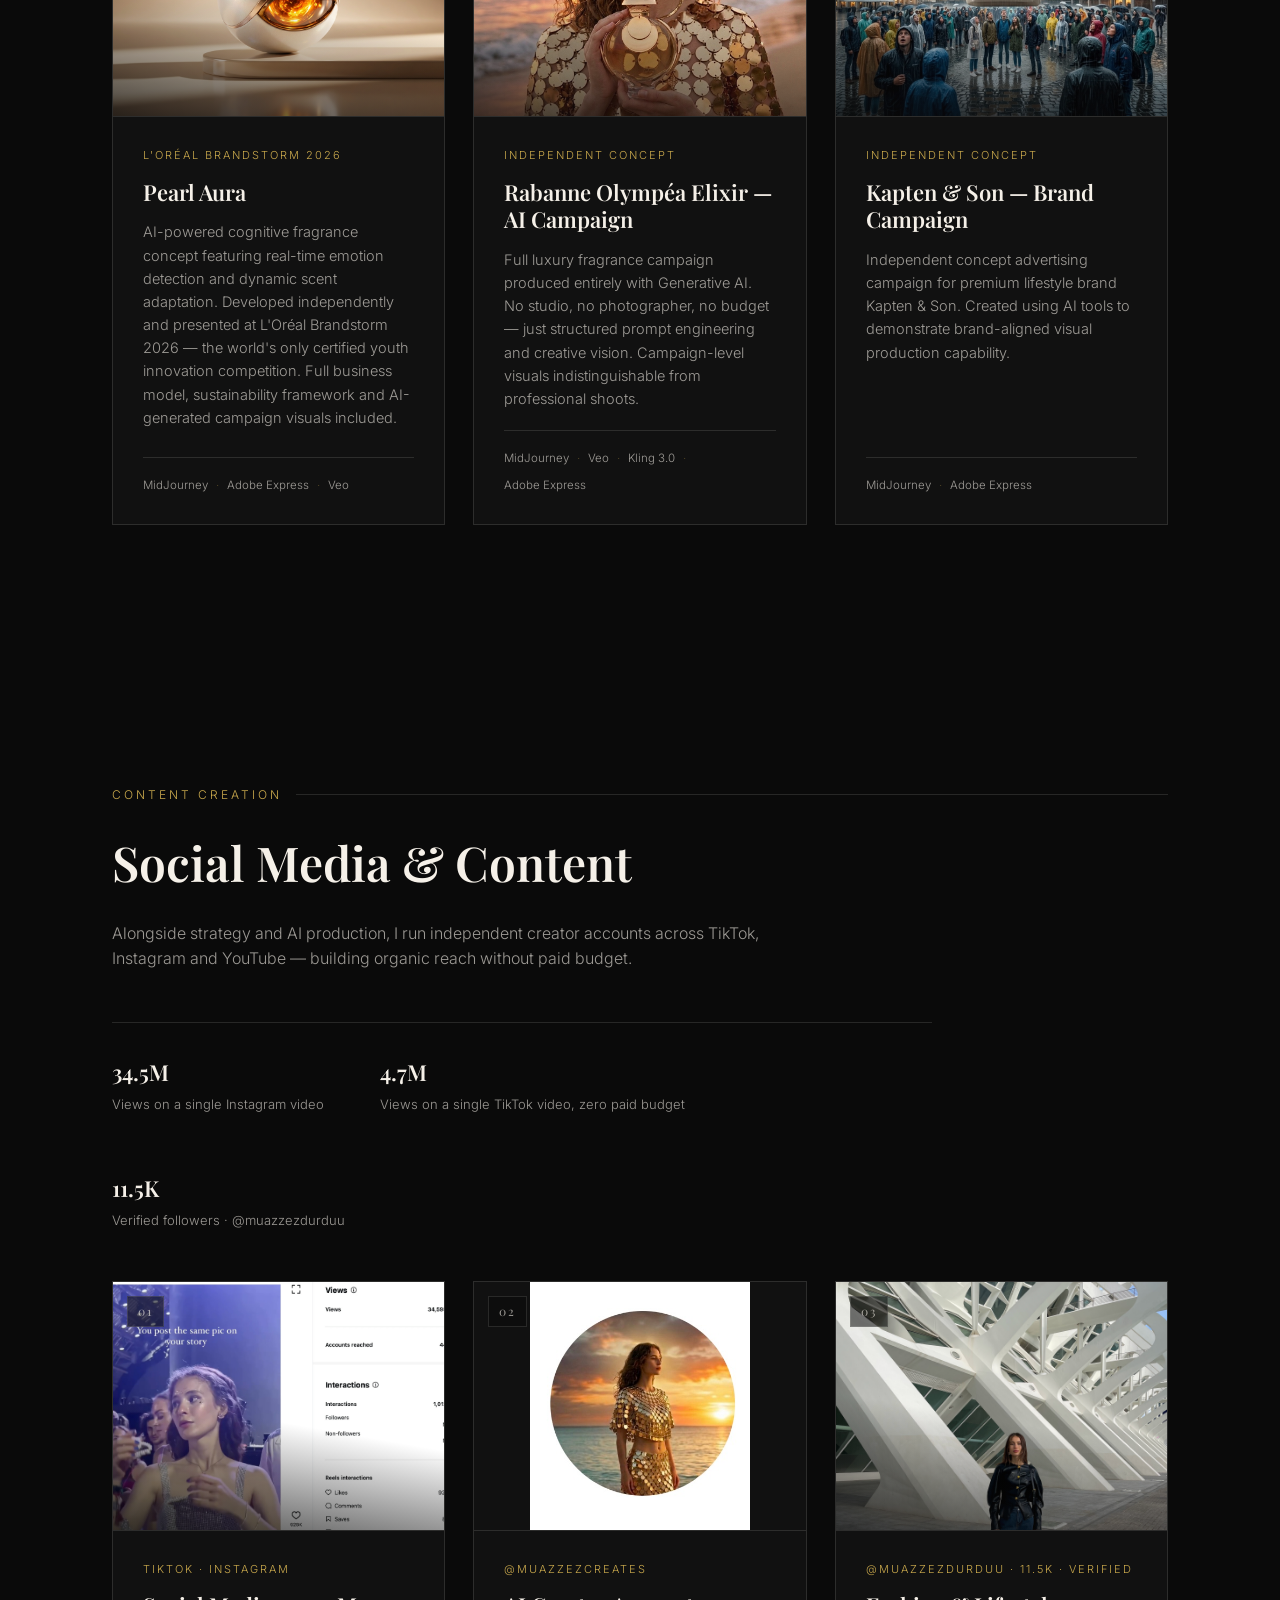
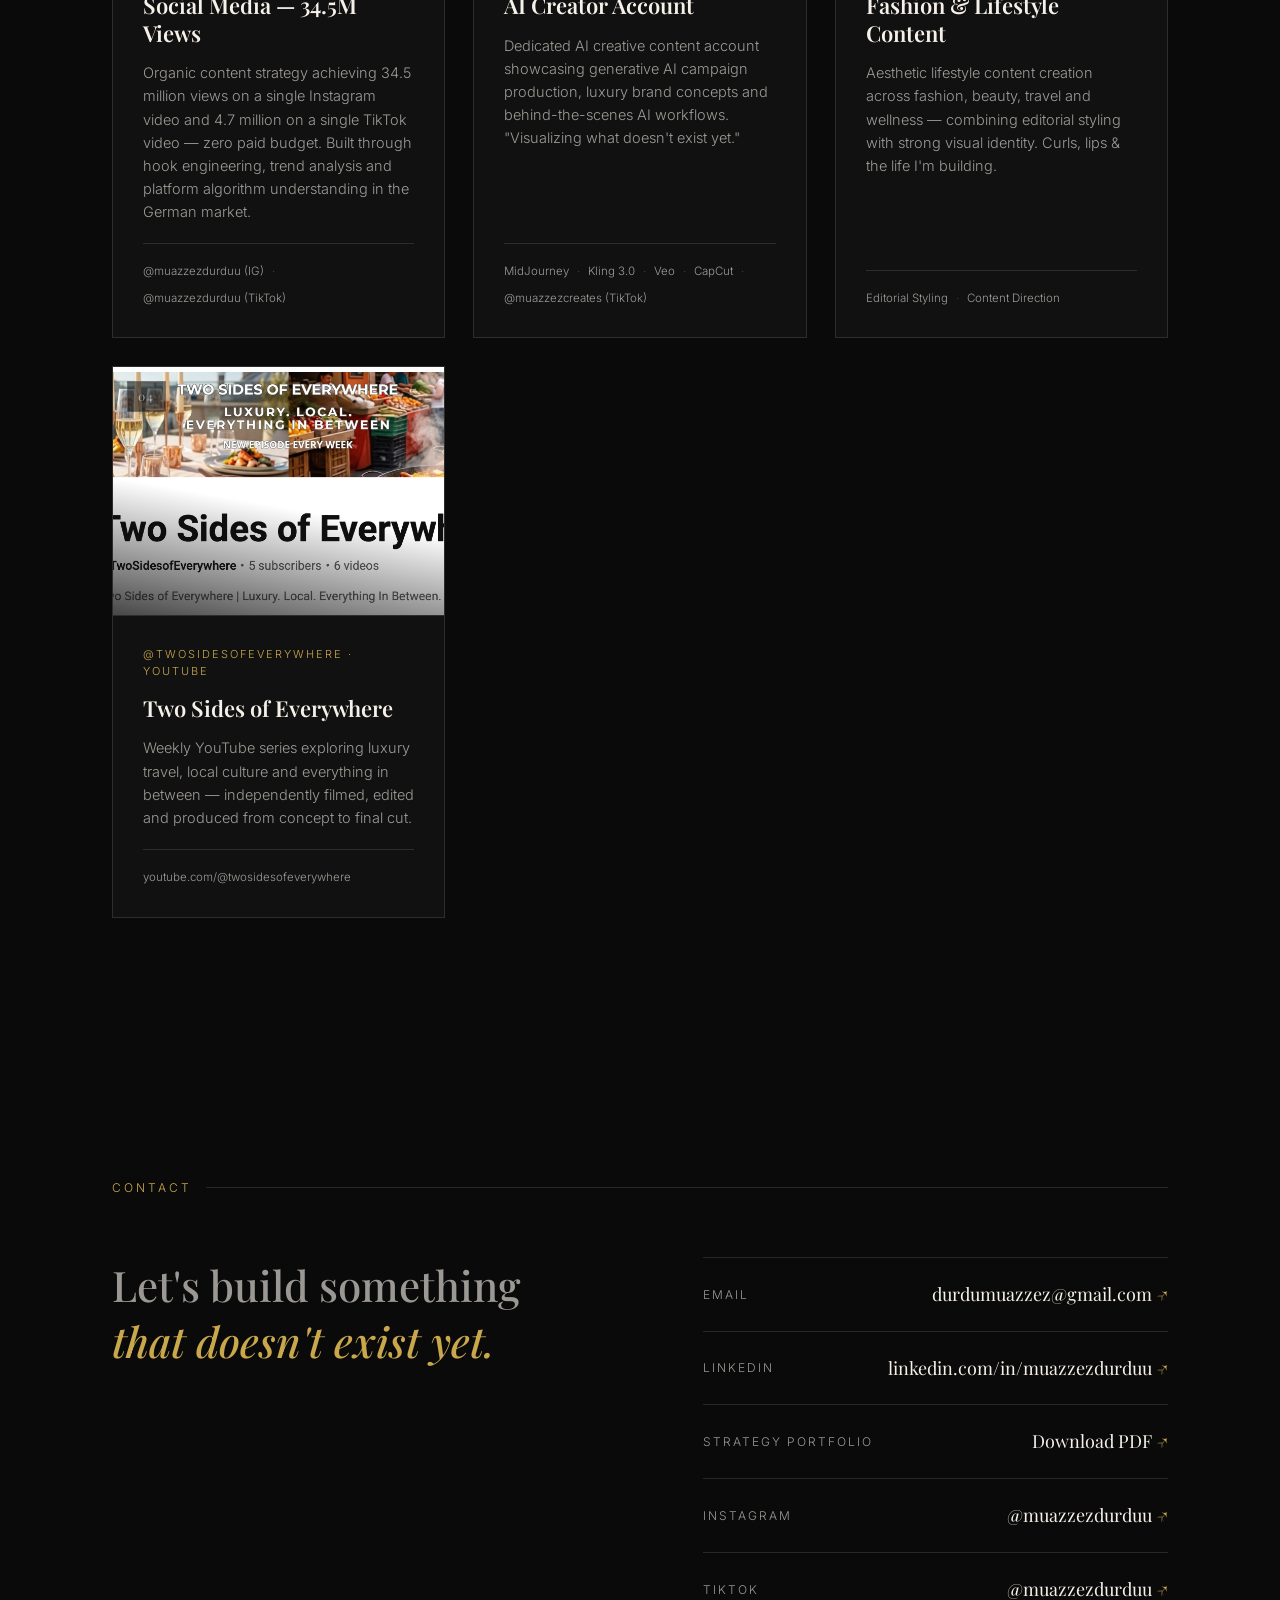
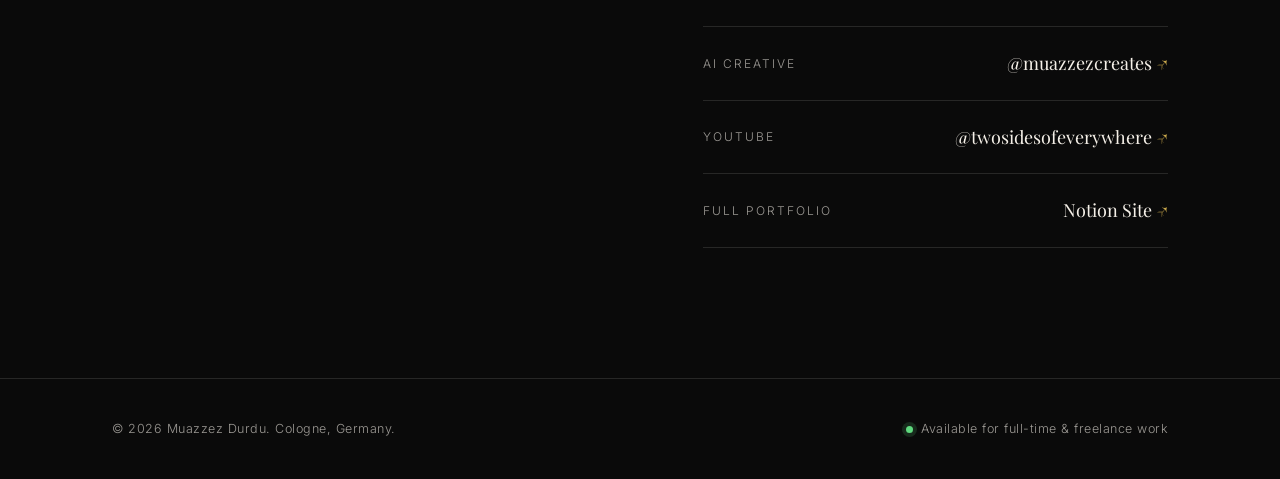
==== commit 2102cadc: "Convert certificates, tool icons, case cards and video cover to static images - Certificates now sho" ====
--- a/index.html
+++ b/index.html
@@ -842,6 +842,22 @@
     .framework-grid{grid-template-columns:repeat(2, 1fr);}
     .strategy-cta{flex-direction:column;align-items:flex-start;}
   }
+  /* STATIC IMAGES */
+  .badge-img{width:64px;height:64px;border-radius:14px;display:block;transition:transform .25s ease;}
+  .badge:hover .badge-img{transform:translateY(-4px);}
+  .case-img{margin:0;transition:transform .3s ease;}
+  .case-img:hover{transform:translateY(-4px);}
+  .case-img img{width:100%;height:auto;display:block;}
+  .cert-grid{background:none;border:none;gap:20px;}
+  .cert-card{padding:20px;border:1px solid var(--line);background:var(--bg-soft);}
+  .cert-thumb{display:block;border:1px solid var(--line);margin-bottom:16px;overflow:hidden;cursor:zoom-in;background:#fff;}
+  .cert-thumb img{width:100%;height:auto;display:block;transition:transform .4s ease;}
+  .cert-thumb:hover img{transform:scale(1.03);}
+  .cert-title{font-size:16.5px;}
+  .lightbox{position:fixed;inset:0;background:rgba(5,5,5,.93);display:none;align-items:center;justify-content:center;z-index:200;padding:24px;cursor:zoom-out;}
+  .lightbox.open{display:flex;}
+  .lightbox img{max-width:min(1100px,100%);max-height:90vh;width:auto;height:auto;border:1px solid var(--gold-soft);box-shadow:0 20px 80px rgba(0,0,0,.6);}
+  .lightbox-close{position:absolute;top:14px;right:22px;font-size:34px;line-height:1;color:var(--cream);background:none;border:none;cursor:pointer;}
 </style>
 </head>
 <body>
@@ -926,7 +942,7 @@
 
         <div class="about-side reveal">
           <div class="video-card">
-            <video controls playsinline preload="metadata">
+            <video controls playsinline preload="none" poster="images/genai-poster.jpg">
               <source src="images/genai-talk.mov" type="video/mp4">
             </video>
           </div>
@@ -1030,33 +1046,33 @@
 
       <div class="badge-category-label reveal">Adobe Creative Cloud</div>
       <div class="badge-row reveal">
-        <div class="badge"><div class="badge-icon">Ps</div><div class="badge-name">Photoshop</div></div>
-        <div class="badge"><div class="badge-icon">Ai</div><div class="badge-name">Illustrator</div></div>
-        <div class="badge"><div class="badge-icon">Id</div><div class="badge-name">InDesign</div></div>
-        <div class="badge"><div class="badge-icon">Pr</div><div class="badge-name">Premiere Pro</div></div>
-        <div class="badge"><div class="badge-icon">Ae</div><div class="badge-name">After Effects</div></div>
-        <div class="badge"><div class="badge-icon">Ex</div><div class="badge-name">Express</div></div>
+        <div class="badge"><img class="badge-img" src="images/tools/ps.png" alt="Photoshop" width="64" height="64" loading="lazy"><div class="badge-name">Photoshop</div></div>
+        <div class="badge"><img class="badge-img" src="images/tools/ai.png" alt="Illustrator" width="64" height="64" loading="lazy"><div class="badge-name">Illustrator</div></div>
+        <div class="badge"><img class="badge-img" src="images/tools/id.png" alt="InDesign" width="64" height="64" loading="lazy"><div class="badge-name">InDesign</div></div>
+        <div class="badge"><img class="badge-img" src="images/tools/pr.png" alt="Premiere Pro" width="64" height="64" loading="lazy"><div class="badge-name">Premiere Pro</div></div>
+        <div class="badge"><img class="badge-img" src="images/tools/ae.png" alt="After Effects" width="64" height="64" loading="lazy"><div class="badge-name">After Effects</div></div>
+        <div class="badge"><img class="badge-img" src="images/tools/ex.png" alt="Express" width="64" height="64" loading="lazy"><div class="badge-name">Express</div></div>
       </div>
 
       <div class="badge-category-label reveal">Generative AI</div>
       <div class="badge-row reveal">
-        <div class="badge"><div class="badge-icon">Mj</div><div class="badge-name">MidJourney</div></div>
-        <div class="badge"><div class="badge-icon">Ve</div><div class="badge-name">Veo</div></div>
-        <div class="badge"><div class="badge-icon">Kl</div><div class="badge-name">Kling 3.0</div></div>
-        <div class="badge"><div class="badge-icon">Sd</div><div class="badge-name">Seedance 2.0</div></div>
-        <div class="badge"><div class="badge-icon">Hf</div><div class="badge-name">Higgsfield</div></div>
-        <div class="badge"><div class="badge-icon">Nb</div><div class="badge-name">Nano Banana 2</div></div>
-        <div class="badge"><div class="badge-icon">Ff</div><div class="badge-name">Adobe Firefly</div></div>
-        <div class="badge"><div class="badge-icon">11</div><div class="badge-name">ElevenLabs</div></div>
-        <div class="badge"><div class="badge-icon">Cl</div><div class="badge-name">Claude</div></div>
+        <div class="badge"><img class="badge-img" src="images/tools/mj.png" alt="MidJourney" width="64" height="64" loading="lazy"><div class="badge-name">MidJourney</div></div>
+        <div class="badge"><img class="badge-img" src="images/tools/ve.png" alt="Veo" width="64" height="64" loading="lazy"><div class="badge-name">Veo</div></div>
+        <div class="badge"><img class="badge-img" src="images/tools/kl.png" alt="Kling 3.0" width="64" height="64" loading="lazy"><div class="badge-name">Kling 3.0</div></div>
+        <div class="badge"><img class="badge-img" src="images/tools/sd.png" alt="Seedance 2.0" width="64" height="64" loading="lazy"><div class="badge-name">Seedance 2.0</div></div>
+        <div class="badge"><img class="badge-img" src="images/tools/hf.png" alt="Higgsfield" width="64" height="64" loading="lazy"><div class="badge-name">Higgsfield</div></div>
+        <div class="badge"><img class="badge-img" src="images/tools/nb.png" alt="Nano Banana 2" width="64" height="64" loading="lazy"><div class="badge-name">Nano Banana 2</div></div>
+        <div class="badge"><img class="badge-img" src="images/tools/ff.png" alt="Adobe Firefly" width="64" height="64" loading="lazy"><div class="badge-name">Adobe Firefly</div></div>
+        <div class="badge"><img class="badge-img" src="images/tools/el.png" alt="ElevenLabs" width="64" height="64" loading="lazy"><div class="badge-name">ElevenLabs</div></div>
+        <div class="badge"><img class="badge-img" src="images/tools/cl.png" alt="Claude" width="64" height="64" loading="lazy"><div class="badge-name">Claude</div></div>
       </div>
 
       <div class="badge-category-label reveal">Analytics &amp; Growth</div>
       <div class="badge-row reveal">
-        <div class="badge"><div class="badge-icon">G4</div><div class="badge-name">GA4</div></div>
-        <div class="badge"><div class="badge-icon">Bi</div><div class="badge-name">Power BI</div></div>
-        <div class="badge"><div class="badge-icon">Ad</div><div class="badge-name">Google Ads</div></div>
-        <div class="badge"><div class="badge-icon">Mb</div><div class="badge-name">Meta Business Suite</div></div>
+        <div class="badge"><img class="badge-img" src="images/tools/g4.png" alt="GA4" width="64" height="64" loading="lazy"><div class="badge-name">GA4</div></div>
+        <div class="badge"><img class="badge-img" src="images/tools/bi.png" alt="Power BI" width="64" height="64" loading="lazy"><div class="badge-name">Power BI</div></div>
+        <div class="badge"><img class="badge-img" src="images/tools/ad.png" alt="Google Ads" width="64" height="64" loading="lazy"><div class="badge-name">Google Ads</div></div>
+        <div class="badge"><img class="badge-img" src="images/tools/mb.png" alt="Meta Business Suite" width="64" height="64" loading="lazy"><div class="badge-name">Meta Business Suite</div></div>
       </div>
     </div>
   </section>
@@ -1071,7 +1087,7 @@
         completed alongside self-directed project work.
       </p>
 
-      <div class="badge-category-label reveal" style="margin-top:0;">Brand &amp; Marketing Strategy</div>
+<div class="badge-category-label reveal" style="margin-top:40px;">Brand &amp; Marketing Strategy</div>
       <div class="cert-grid reveal">
 
         <div class="cert-card">
@@ -1096,9 +1112,10 @@
         </div>
 
         <div class="cert-card">
-          <div class="cert-issuer">LinkedIn Learning</div>
+          <a class="cert-thumb" href="images/certs/hootsuite.jpg" data-alt="Certificate: Social Media Marketing Professional Certificate" aria-label="View certificate: Social Media Marketing Professional Certificate"><img src="images/certs/hootsuite.jpg" alt="Certificate: Social Media Marketing Professional Certificate" width="1000" height="773" loading="lazy"></a>
+          <div class="cert-issuer">LinkedIn Learning · May 2026</div>
           <div class="cert-title">Social Media Marketing Professional Certificate</div>
-          <div class="cert-meta">Hootsuite<br>May 2026</div>
+          <div class="cert-meta">Hootsuite</div>
         </div>
 
       </div>
@@ -1114,23 +1131,25 @@
         </div>
 
         <div class="cert-card">
-          <div class="cert-issuer">Meta</div>
+          <a class="cert-thumb" href="images/certs/meta-smm-v2.jpg" data-alt="Certificate: Social Media Marketing Professional Certificate (v.2)" aria-label="View certificate: Social Media Marketing Professional Certificate (v.2)"><img src="images/certs/meta-smm-v2.jpg" alt="Certificate: Social Media Marketing Professional Certificate (v.2)" width="1000" height="773" loading="lazy"></a>
+          <div class="cert-issuer">Meta · Aug 2026</div>
           <div class="cert-title">Social Media Marketing Professional Certificate (v.2)</div>
-          <div class="cert-meta">Meta · via Coursera<br>Aug 2026</div>
+          <div class="cert-meta">via Coursera</div>
           <a class="cert-link" href="https://www.credly.com/go/Q1tqin2T" target="_blank" rel="noopener">Verify <span class="arrow">&#8599;</span></a>
         </div>
 
         <div class="cert-card">
-          <div class="cert-issuer">Workintech</div>
+          <a class="cert-thumb" href="images/certs/workintech.jpg" data-alt="Certificate: Digital Marketing AI" aria-label="View certificate: Digital Marketing AI"><img src="images/certs/workintech.jpg" alt="Certificate: Digital Marketing AI" width="1000" height="773" loading="lazy"></a>
+          <div class="cert-issuer">Workintech · 2026</div>
           <div class="cert-title">Digital Marketing AI</div>
-          <div class="cert-meta">96-hour program<br>2026</div>
+          <div class="cert-meta">96-hour program</div>
           <a class="cert-link" href="https://certopus.com/c/bdb5ea95ba604428a60959226b41a297" target="_blank" rel="noopener">Verify <span class="arrow">&#8599;</span></a>
         </div>
 
         <div class="cert-card">
-          <div class="cert-issuer">Google</div>
+          <a class="cert-thumb" href="images/certs/googleads.jpg" data-alt="Certificate: Google Ads Apps Certification" aria-label="View certificate: Google Ads Apps Certification"><img src="images/certs/googleads.jpg" alt="Certificate: Google Ads Apps Certification" width="1000" height="773" loading="lazy"></a>
+          <div class="cert-issuer">Google · Dec 2025</div>
           <div class="cert-title">Google Ads Apps Certification</div>
-          <div class="cert-meta">Issued Dec 2025 · Certificate ID 170289059</div>
         </div>
 
       </div>
@@ -1139,33 +1158,38 @@
       <div class="cert-grid reveal">
 
         <div class="cert-card">
-          <div class="cert-issuer">LinkedIn Learning · Adobe</div>
+          <a class="cert-thumb" href="images/certs/illustrator.jpg" data-alt="Certificate: Essential Skills in Adobe Illustrator" aria-label="View certificate: Essential Skills in Adobe Illustrator"><img src="images/certs/illustrator.jpg" alt="Certificate: Essential Skills in Adobe Illustrator" width="1000" height="773" loading="lazy"></a>
+          <div class="cert-issuer">LinkedIn Learning · Jun 2026</div>
           <div class="cert-title">Essential Skills in Adobe Illustrator</div>
-          <div class="cert-meta">2025 Professional Certificate<br>Jun 2026</div>
-        </div>
-
-        <div class="cert-card">
-          <div class="cert-issuer">LinkedIn Learning · Adobe</div>
+          <div class="cert-meta">Adobe · 2025 Professional Certificate</div>
+        </div>
+
+        <div class="cert-card">
+          <a class="cert-thumb" href="images/certs/photoshop.jpg" data-alt="Certificate: Essential Skills in Adobe Photoshop" aria-label="View certificate: Essential Skills in Adobe Photoshop"><img src="images/certs/photoshop.jpg" alt="Certificate: Essential Skills in Adobe Photoshop" width="1000" height="773" loading="lazy"></a>
+          <div class="cert-issuer">LinkedIn Learning · Jun 2026</div>
           <div class="cert-title">Essential Skills in Adobe Photoshop</div>
-          <div class="cert-meta">2025 Professional Certificate<br>Jun 2026</div>
-        </div>
-
-        <div class="cert-card">
-          <div class="cert-issuer">LinkedIn Learning · Adobe</div>
+          <div class="cert-meta">Adobe · 2025 Professional Certificate</div>
+        </div>
+
+        <div class="cert-card">
+          <a class="cert-thumb" href="images/certs/premiere.jpg" data-alt="Certificate: Essential Skills in Adobe Premiere Pro" aria-label="View certificate: Essential Skills in Adobe Premiere Pro"><img src="images/certs/premiere.jpg" alt="Certificate: Essential Skills in Adobe Premiere Pro" width="1000" height="773" loading="lazy"></a>
+          <div class="cert-issuer">LinkedIn Learning · Jun 2026</div>
           <div class="cert-title">Essential Skills in Adobe Premiere Pro</div>
-          <div class="cert-meta">2025 Professional Certificate<br>Jun 2026</div>
-        </div>
-
-        <div class="cert-card">
-          <div class="cert-issuer">LinkedIn Learning</div>
+          <div class="cert-meta">Adobe · 2025 Professional Certificate</div>
+        </div>
+
+        <div class="cert-card">
+          <a class="cert-thumb" href="images/certs/aftereffects.jpg" data-alt="Certificate: After Effects CC 2023 Essential Training" aria-label="View certificate: After Effects CC 2023 Essential Training"><img src="images/certs/aftereffects.jpg" alt="Certificate: After Effects CC 2023 Essential Training" width="1000" height="773" loading="lazy"></a>
+          <div class="cert-issuer">LinkedIn Learning · Jun 2026</div>
           <div class="cert-title">After Effects CC 2023 Essential Training</div>
-          <div class="cert-meta">Course Completion<br>Jun 2026</div>
-        </div>
-
-        <div class="cert-card">
-          <div class="cert-issuer">LinkedIn Learning · Adobe</div>
+          <div class="cert-meta">Course completion</div>
+        </div>
+
+        <div class="cert-card">
+          <a class="cert-thumb" href="images/certs/adobe-genai.jpg" data-alt="Certificate: Essential Skills in Generative AI for Creatives" aria-label="View certificate: Essential Skills in Generative AI for Creatives"><img src="images/certs/adobe-genai.jpg" alt="Certificate: Essential Skills in Generative AI for Creatives" width="1000" height="773" loading="lazy"></a>
+          <div class="cert-issuer">LinkedIn Learning · Jun 2026</div>
           <div class="cert-title">Essential Skills in Generative AI for Creatives</div>
-          <div class="cert-meta">Adobe<br>Jun 2026</div>
+          <div class="cert-meta">Adobe</div>
         </div>
 
       </div>
@@ -1174,30 +1198,34 @@
       <div class="cert-grid reveal">
 
         <div class="cert-card">
-          <div class="cert-issuer">Google</div>
+          <a class="cert-thumb" href="images/certs/ga4.jpg" data-alt="Certificate: Google Analytics Certification" aria-label="View certificate: Google Analytics Certification"><img src="images/certs/ga4.jpg" alt="Certificate: Google Analytics Certification" width="1000" height="773" loading="lazy"></a>
+          <div class="cert-issuer">Google · Dec 2025</div>
           <div class="cert-title">Google Analytics Certification</div>
-          <div class="cert-meta">Issued Dec 2025 · Certificate ID 170182256</div>
-        </div>
-
-        <div class="cert-card">
-          <div class="cert-issuer">İstanbul Üniversitesi-Cerrahpaşa</div>
+        </div>
+
+        <div class="cert-card">
+          <a class="cert-thumb" href="images/certs/genai-iuc.jpg" data-alt="Certificate: Üretken Yapay Zeka Eğitimi (Generative AI Training)" aria-label="View certificate: Üretken Yapay Zeka Eğitimi (Generative AI Training)"><img src="images/certs/genai-iuc.jpg" alt="Certificate: Üretken Yapay Zeka Eğitimi (Generative AI Training)" width="1000" height="773" loading="lazy"></a>
+          <div class="cert-issuer">İstanbul Üniversitesi-Cerrahpaşa · Mar 2026</div>
           <div class="cert-title">Üretken Yapay Zeka Eğitimi (Generative AI Training)</div>
-          <div class="cert-meta">with TALKTOWEB · 10 hours<br>Mar 2026</div>
-        </div>
-
-        <div class="cert-card">
-          <div class="cert-issuer">LinkedIn Learning</div>
+          <div class="cert-meta">with TALKTOWEB · 10 hours</div>
+        </div>
+
+        <div class="cert-card">
+          <a class="cert-thumb" href="images/certs/python.jpg" data-alt="Certificate: Programming with Python Professional Certificate" aria-label="View certificate: Programming with Python Professional Certificate"><img src="images/certs/python.jpg" alt="Certificate: Programming with Python Professional Certificate" width="1000" height="773" loading="lazy"></a>
+          <div class="cert-issuer">LinkedIn Learning · Jun 2026</div>
           <div class="cert-title">Programming with Python Professional Certificate</div>
-          <div class="cert-meta">OpenEDG Python Institute<br>Jun 2026</div>
-        </div>
-
-        <div class="cert-card">
-          <div class="cert-issuer">LinkedIn Learning</div>
+          <div class="cert-meta">OpenEDG Python Institute</div>
+        </div>
+
+        <div class="cert-card">
+          <a class="cert-thumb" href="images/certs/pm-basics.jpg" data-alt="Certificate: Grundwissen Projektmanagement" aria-label="View certificate: Grundwissen Projektmanagement"><img src="images/certs/pm-basics.jpg" alt="Certificate: Grundwissen Projektmanagement" width="1000" height="773" loading="lazy"></a>
+          <div class="cert-issuer">LinkedIn Learning · Feb 2026</div>
           <div class="cert-title">Grundwissen Projektmanagement</div>
-          <div class="cert-meta">Microsoft<br>Feb 2026</div>
-        </div>
-
-      </div>
+          <div class="cert-meta">Microsoft</div>
+        </div>
+
+      </div>
+
     </div>
   </section>
 
@@ -1246,114 +1274,12 @@
       </div>
 
       <div class="case-grid">
-
-        <div class="case-card reveal">
-          <div class="case-cat">Luxury Fashion · Case 01</div>
-          <h3>Chanel</h3>
-          <div class="case-block insight">
-            <div class="cb-label">Consumer Insight</div>
-            <div class="cb-text">Young luxury consumers don't want to look connected to the
-            past; they want to represent the success story of their own generation.</div>
-          </div>
-          <div class="case-block">
-            <div class="cb-label">Positioning</div>
-            <div class="cb-text">Modern Heritage</div>
-          </div>
-          <div class="case-block bigidea">
-            <div class="cb-label">Big Idea</div>
-            <div class="cb-text">"This is not my mother's Chanel. This is my Chanel."</div>
-          </div>
-        </div>
-
-        <div class="case-card reveal">
-          <div class="case-cat">Beverage · Case 04</div>
-          <h3>Red Bull</h3>
-          <div class="case-block insight">
-            <div class="cb-label">Consumer Insight</div>
-            <div class="cb-text">Consumers are not buying energy; they are buying the
-            feeling of performance.</div>
-          </div>
-          <div class="case-block">
-            <div class="cb-label">Positioning</div>
-            <div class="cb-text">Natural Energy Without Compromise</div>
-          </div>
-          <div class="case-block">
-            <div class="cb-label">Strategic Opportunity</div>
-            <div class="cb-text">Own the strategic territory between health and performance.</div>
-          </div>
-        </div>
-
-        <div class="case-card reveal">
-          <div class="case-cat">Travel &amp; Remote Work · Case 03</div>
-          <h3>Airbnb</h3>
-          <div class="case-block insight">
-            <div class="cb-label">Consumer Insight</div>
-            <div class="cb-text">People want freedom, but freedom can become loneliness.</div>
-          </div>
-          <div class="case-block">
-            <div class="cb-label">Positioning</div>
-            <div class="cb-text">Work Anywhere. Belong Everywhere.</div>
-          </div>
-          <div class="case-block">
-            <div class="cb-label">Strategic Opportunity</div>
-            <div class="cb-text">Transform accommodation into community.</div>
-          </div>
-        </div>
-
-        <div class="case-card reveal">
-          <div class="case-cat">Education · Case 09</div>
-          <h3>Learning Platform</h3>
-          <div class="case-block insight">
-            <div class="cb-label">Consumer Insight</div>
-            <div class="cb-text">Buying a course creates a faster feeling of success than
-            completing one.</div>
-          </div>
-          <div class="case-block">
-            <div class="cb-label">Positioning Opportunity</div>
-            <div class="cb-text">Celebrate progress during active learning rather than only
-            at completion.</div>
-          </div>
-          <div class="case-block">
-            <div class="cb-label">Key Learning</div>
-            <div class="cb-text">People are investing in future identity more than content.</div>
-          </div>
-        </div>
-
-        <div class="case-card reveal">
-          <div class="case-cat">Mental Wellness · Case 11</div>
-          <h3>Meditation App</h3>
-          <div class="case-block insight">
-            <div class="cb-label">Consumer Insight</div>
-            <div class="cb-text">People use meditation to escape before they use it to
-            improve.</div>
-          </div>
-          <div class="case-block">
-            <div class="cb-label">Positioning</div>
-            <div class="cb-text">Escape</div>
-          </div>
-          <div class="case-block bigidea">
-            <div class="cb-label">Big Idea</div>
-            <div class="cb-text">Escape The Noise</div>
-          </div>
-        </div>
-
-        <div class="case-card reveal">
-          <div class="case-cat">Self-Improvement Tech · Case 28</div>
-          <h3>Personal Growth Platform</h3>
-          <div class="case-block insight">
-            <div class="cb-label">Consumer Insight</div>
-            <div class="cb-text">People do not only want growth; they want to feel growth.</div>
-          </div>
-          <div class="case-block">
-            <div class="cb-label">Positioning</div>
-            <div class="cb-text">You're Further Than You Think</div>
-          </div>
-          <div class="case-block bigidea">
-            <div class="cb-label">Big Idea</div>
-            <div class="cb-text">See How Far You've Come</div>
-          </div>
-        </div>
-
+        <figure class="case-img reveal"><img src="images/strategy/chanel.png" alt="Chanel — Luxury Fashion, Case 01. Consumer insight: young luxury consumers don&#x27;t want to look connected to the past; they want to represent the success story of their own generation. Positioning: Modern Heritage. Big idea: This is not my mother&#x27;s Chanel. This is my Chanel." width="1320" height="1230" loading="lazy"></figure>
+        <figure class="case-img reveal"><img src="images/strategy/redbull.png" alt="Red Bull — Beverage, Case 04. Consumer insight: consumers are not buying energy; they are buying the feeling of performance. Positioning: Natural Energy Without Compromise. Strategic opportunity: own the territory between health and performance." width="1320" height="1230" loading="lazy"></figure>
+        <figure class="case-img reveal"><img src="images/strategy/airbnb.png" alt="Airbnb — Travel and Remote Work, Case 03. Consumer insight: people want freedom, but freedom can become loneliness. Positioning: Work Anywhere. Belong Everywhere. Strategic opportunity: transform accommodation into community." width="1320" height="1230" loading="lazy"></figure>
+        <figure class="case-img reveal"><img src="images/strategy/learning.png" alt="Learning Platform — Education, Case 09. Consumer insight: buying a course creates a faster feeling of success than completing one. Positioning opportunity: celebrate progress during active learning rather than only at completion. Key learning: people are investing in future identity more than content." width="1320" height="1230" loading="lazy"></figure>
+        <figure class="case-img reveal"><img src="images/strategy/meditation.png" alt="Meditation App — Mental Wellness, Case 11. Consumer insight: people use meditation to escape before they use it to improve. Positioning: Escape. Big idea: Escape The Noise." width="1320" height="1230" loading="lazy"></figure>
+        <figure class="case-img reveal"><img src="images/strategy/growth.png" alt="Personal Growth Platform — Self-Improvement Tech, Case 28. Consumer insight: people do not only want growth; they want to feel growth. Positioning: You&#x27;re Further Than You Think. Big idea: See How Far You&#x27;ve Come." width="1320" height="1230" loading="lazy"></figure>
       </div>
 
       <div class="quote-card reveal" style="margin-top:50px;">
@@ -1601,6 +1527,8 @@
   </div>
 </footer>
 
+<div class="lightbox" id="lightbox" role="dialog" aria-modal="true" aria-label="Certificate preview"><button class="lightbox-close" aria-label="Close">&times;</button><img alt=""></div>
+
 <script>
   document.getElementById('year').textContent = new Date().getFullYear();
 
@@ -1624,6 +1552,16 @@
     });
   }, { threshold: 0.15 });
   revealEls.forEach(el => io.observe(el));
+  const lb = document.getElementById('lightbox');
+  const lbImg = lb.querySelector('img');
+  document.querySelectorAll('.cert-thumb').forEach(a => a.addEventListener('click', e => {
+    e.preventDefault();
+    lbImg.src = a.getAttribute('href');
+    lbImg.alt = a.dataset.alt || '';
+    lb.classList.add('open');
+  }));
+  lb.addEventListener('click', () => lb.classList.remove('open'));
+  document.addEventListener('keydown', e => { if (e.key === 'Escape') lb.classList.remove('open'); });
 </script>
 
 </body>
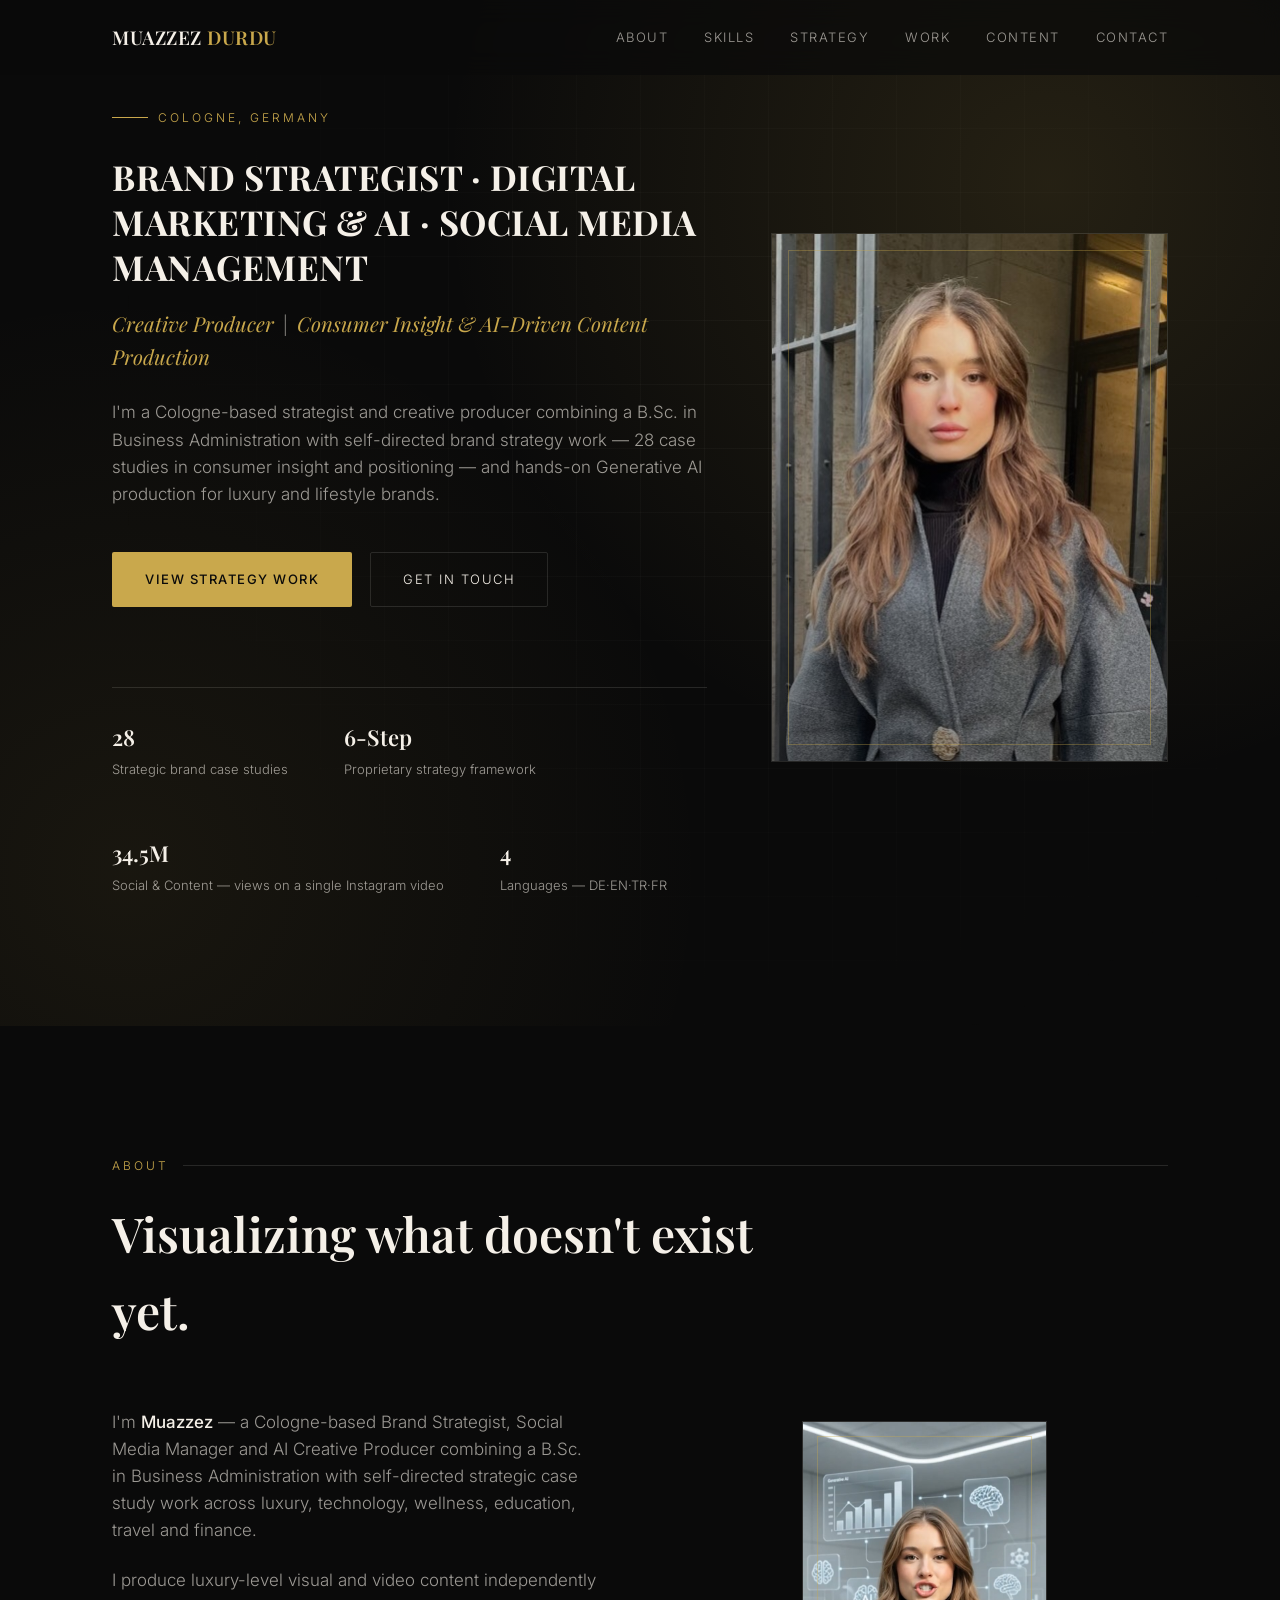
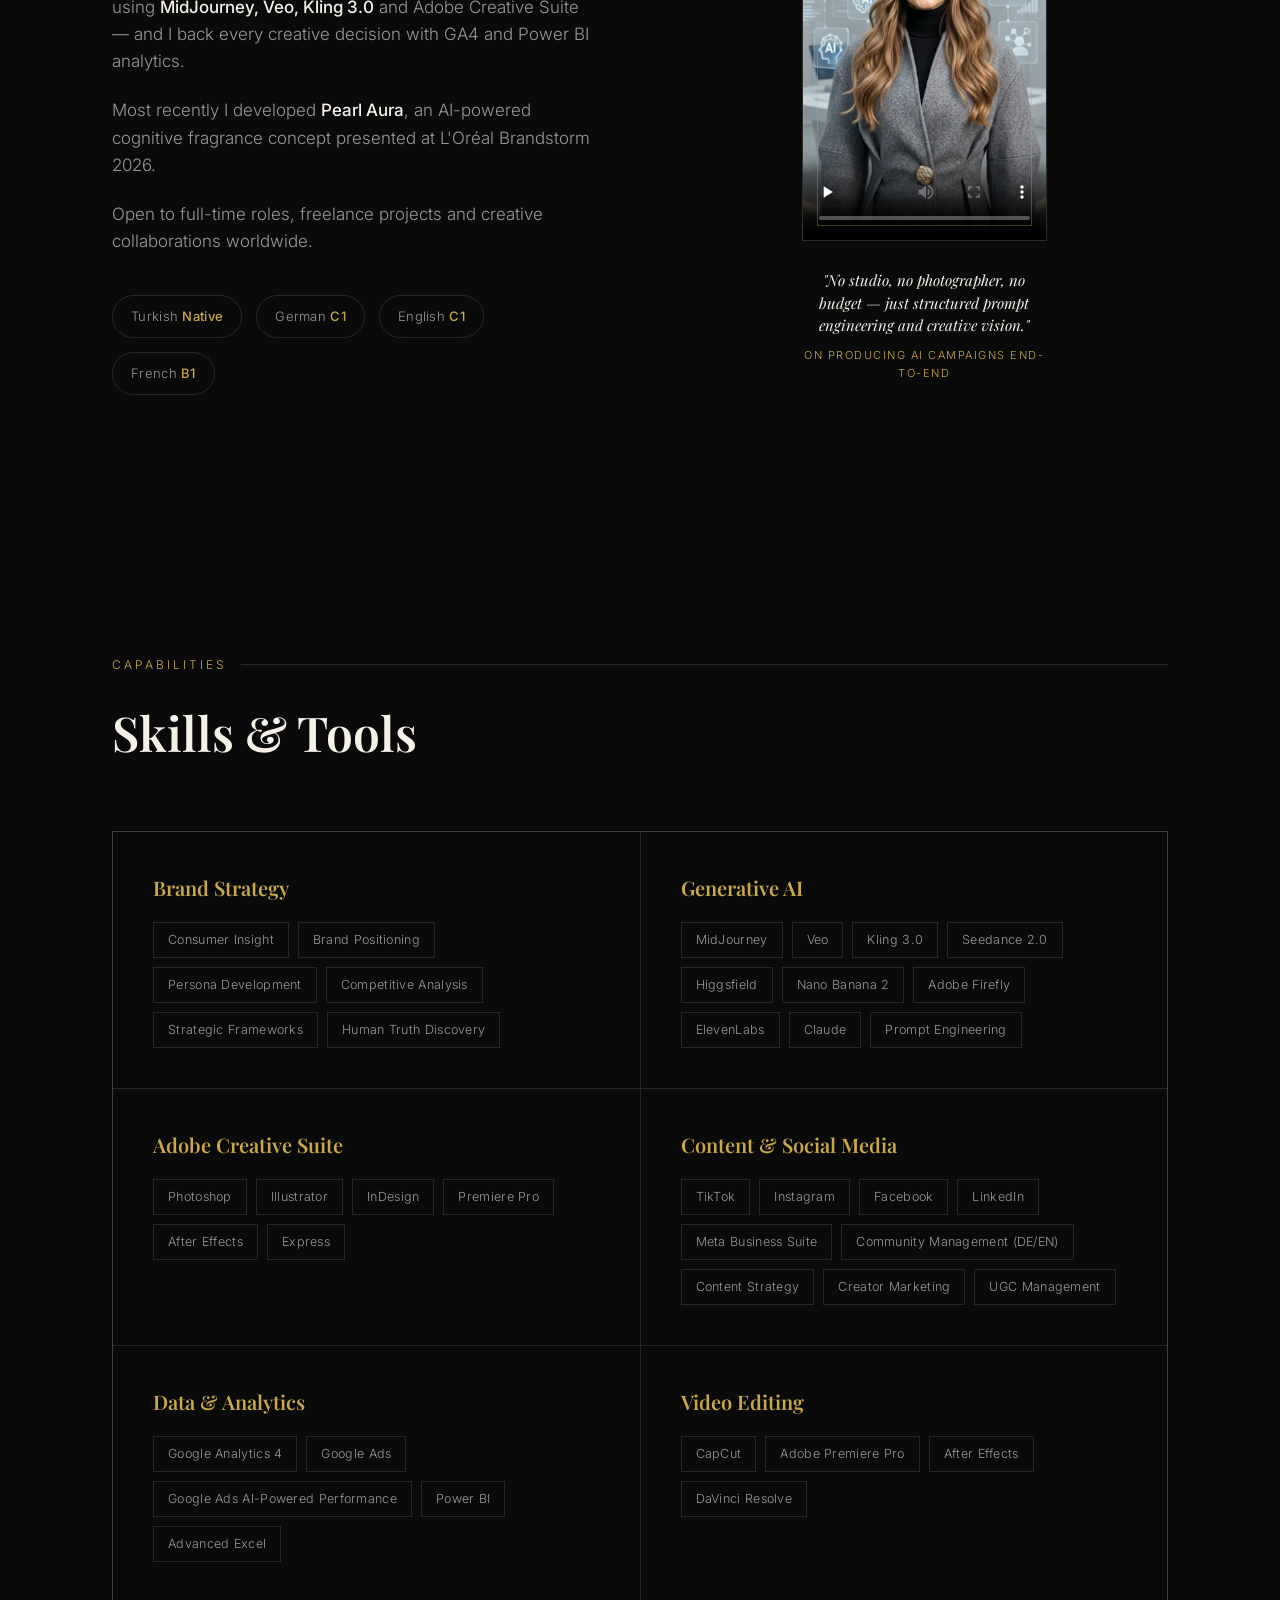
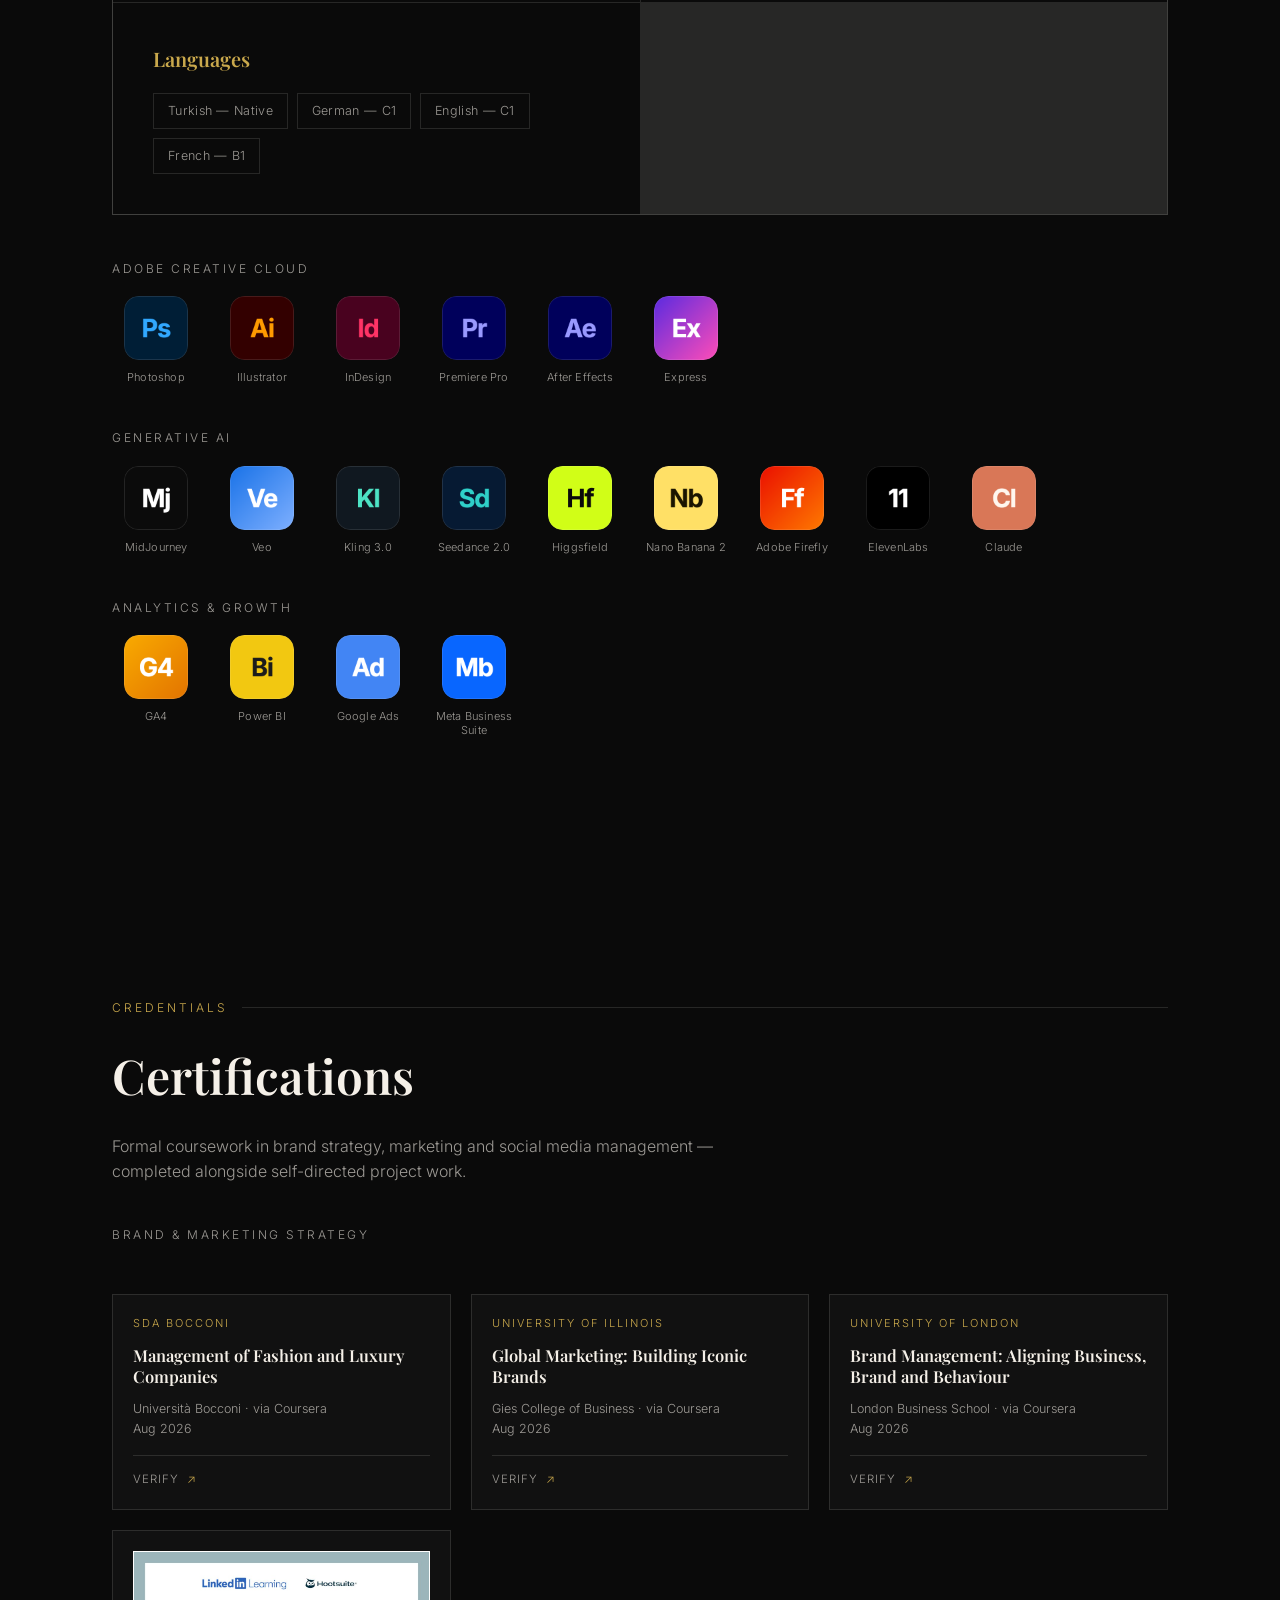
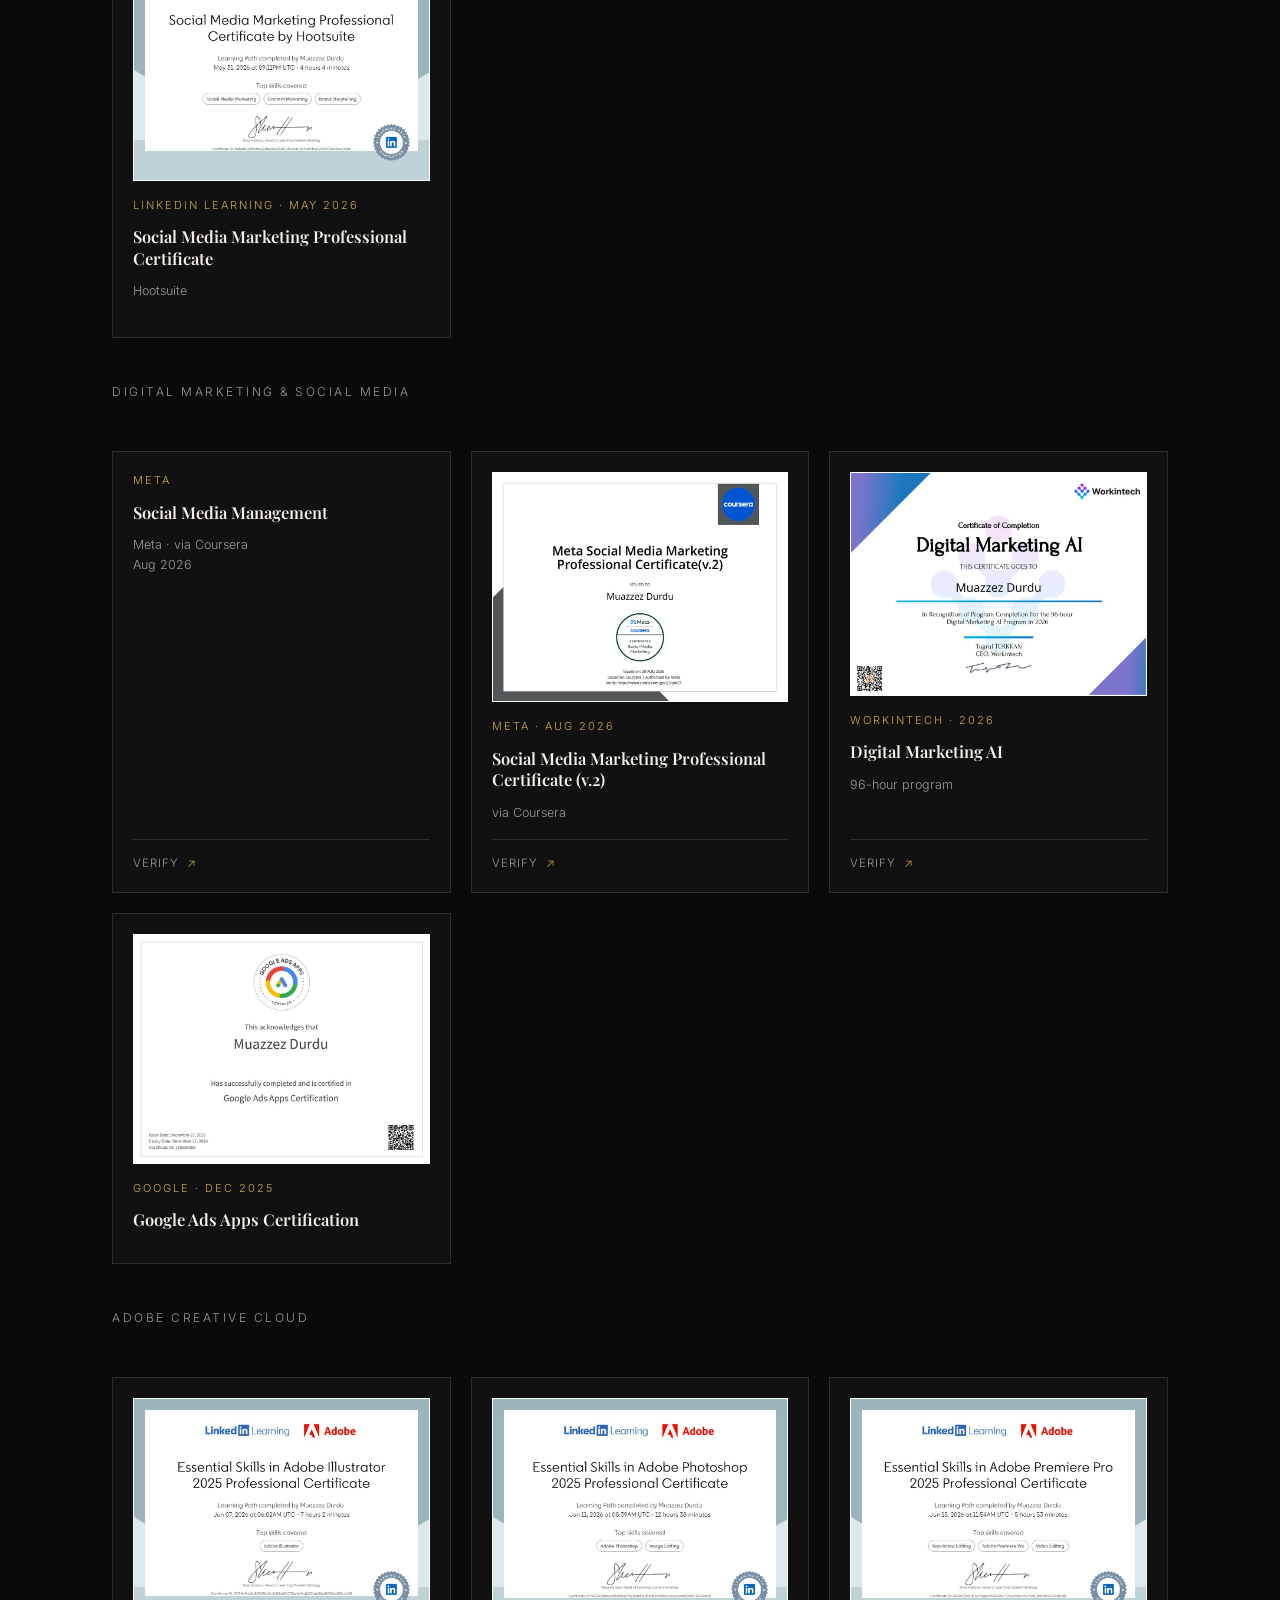
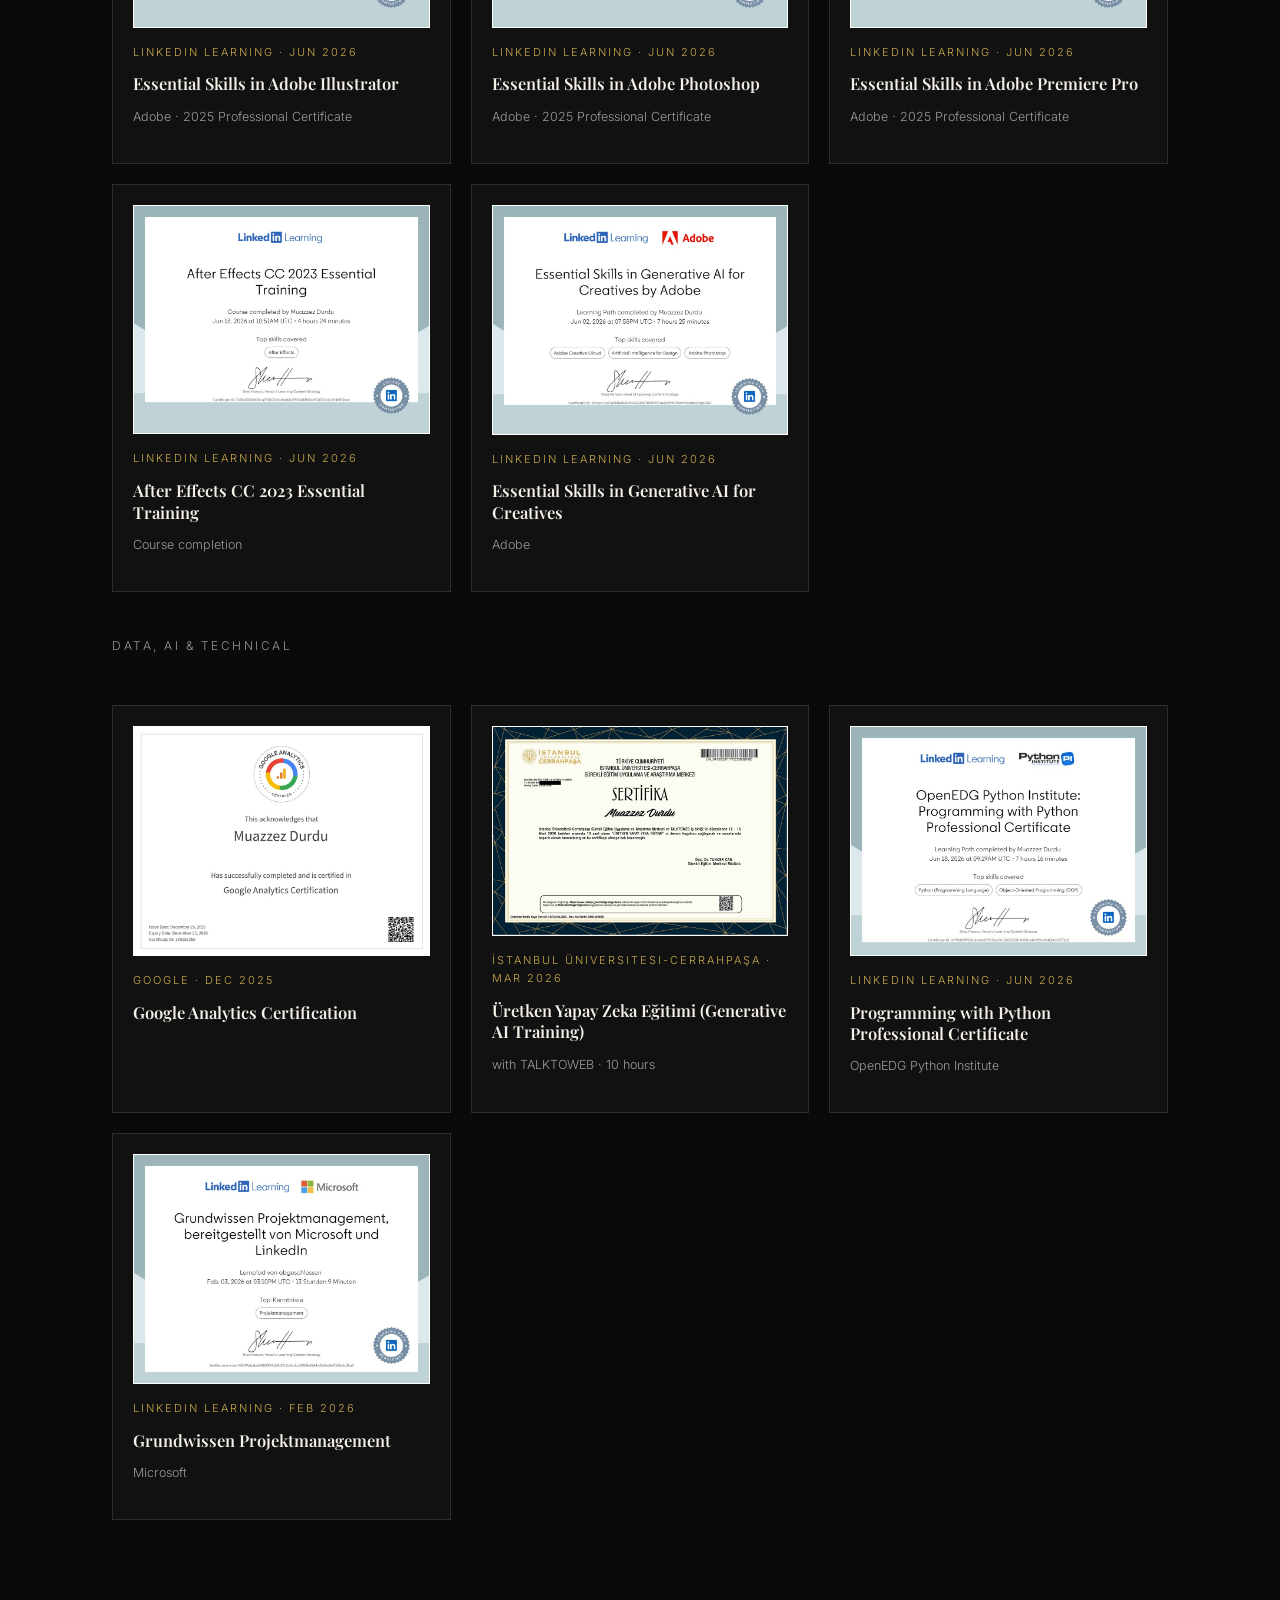
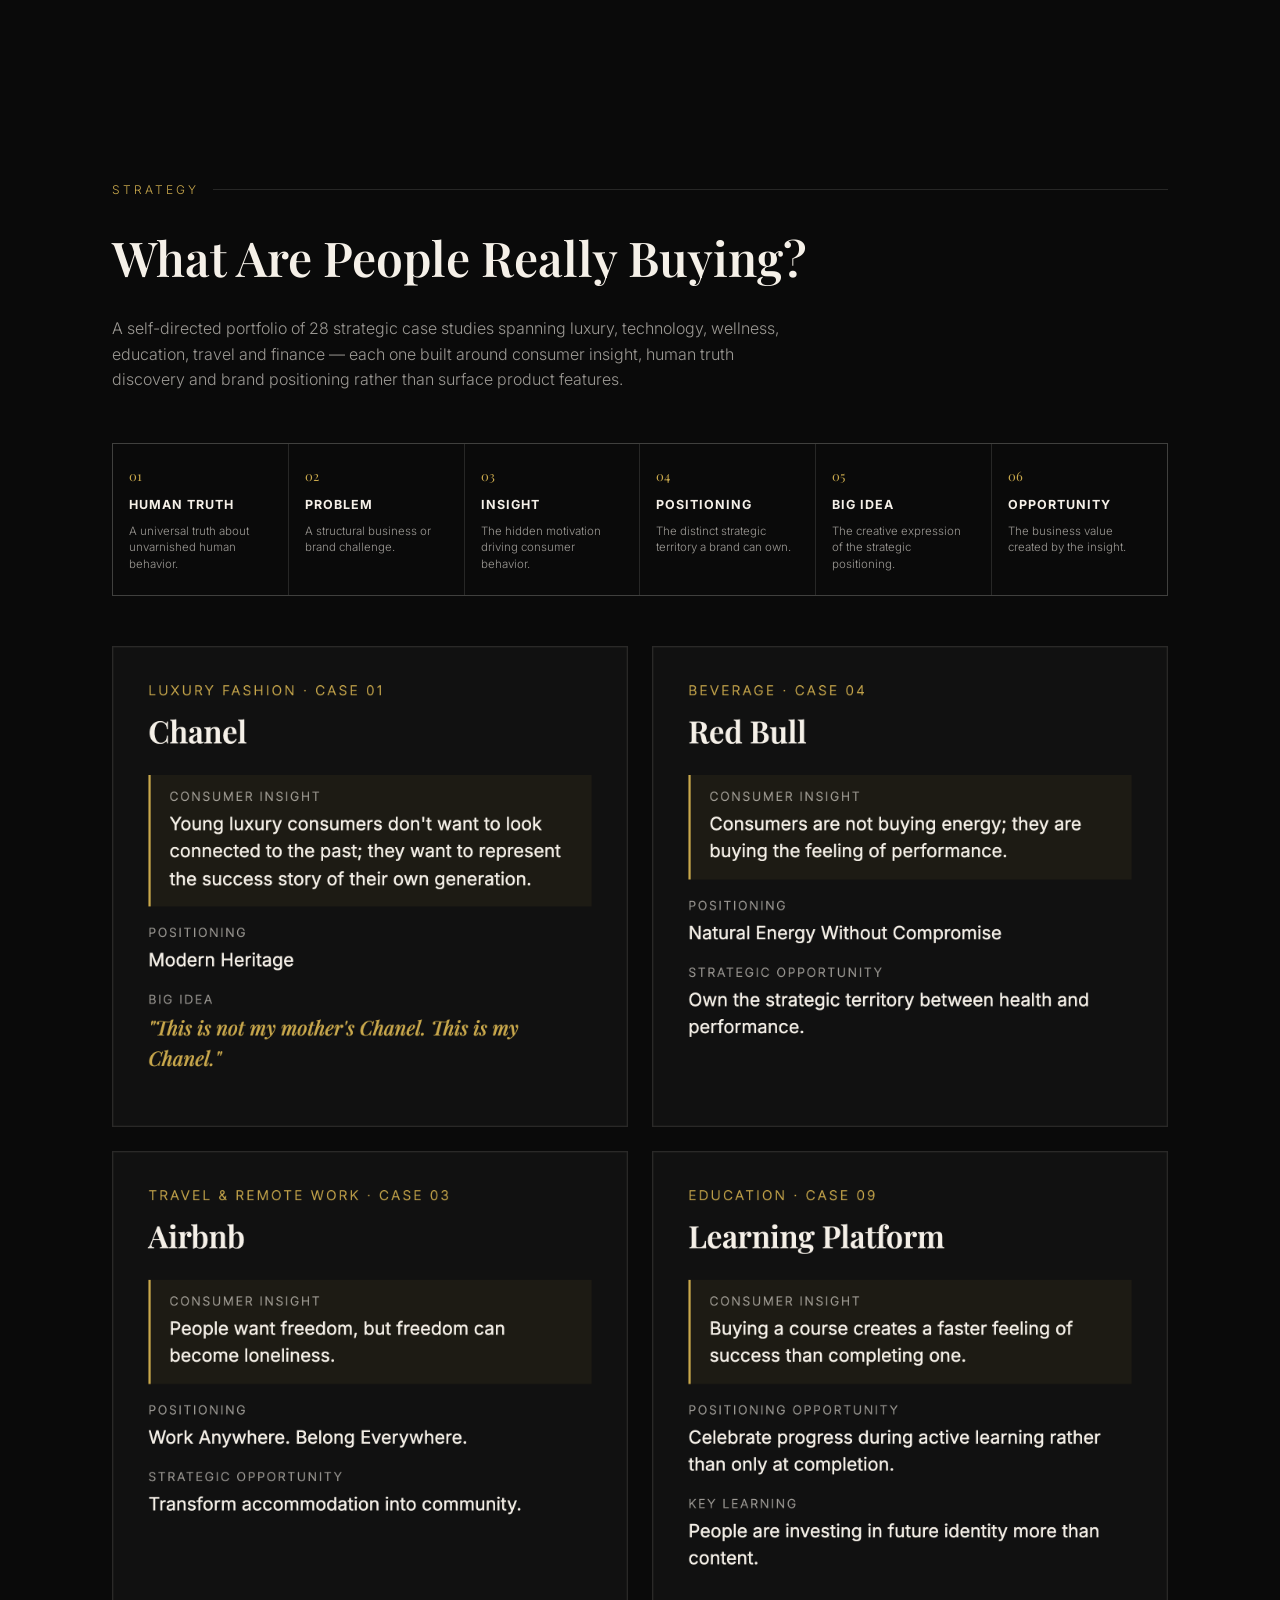
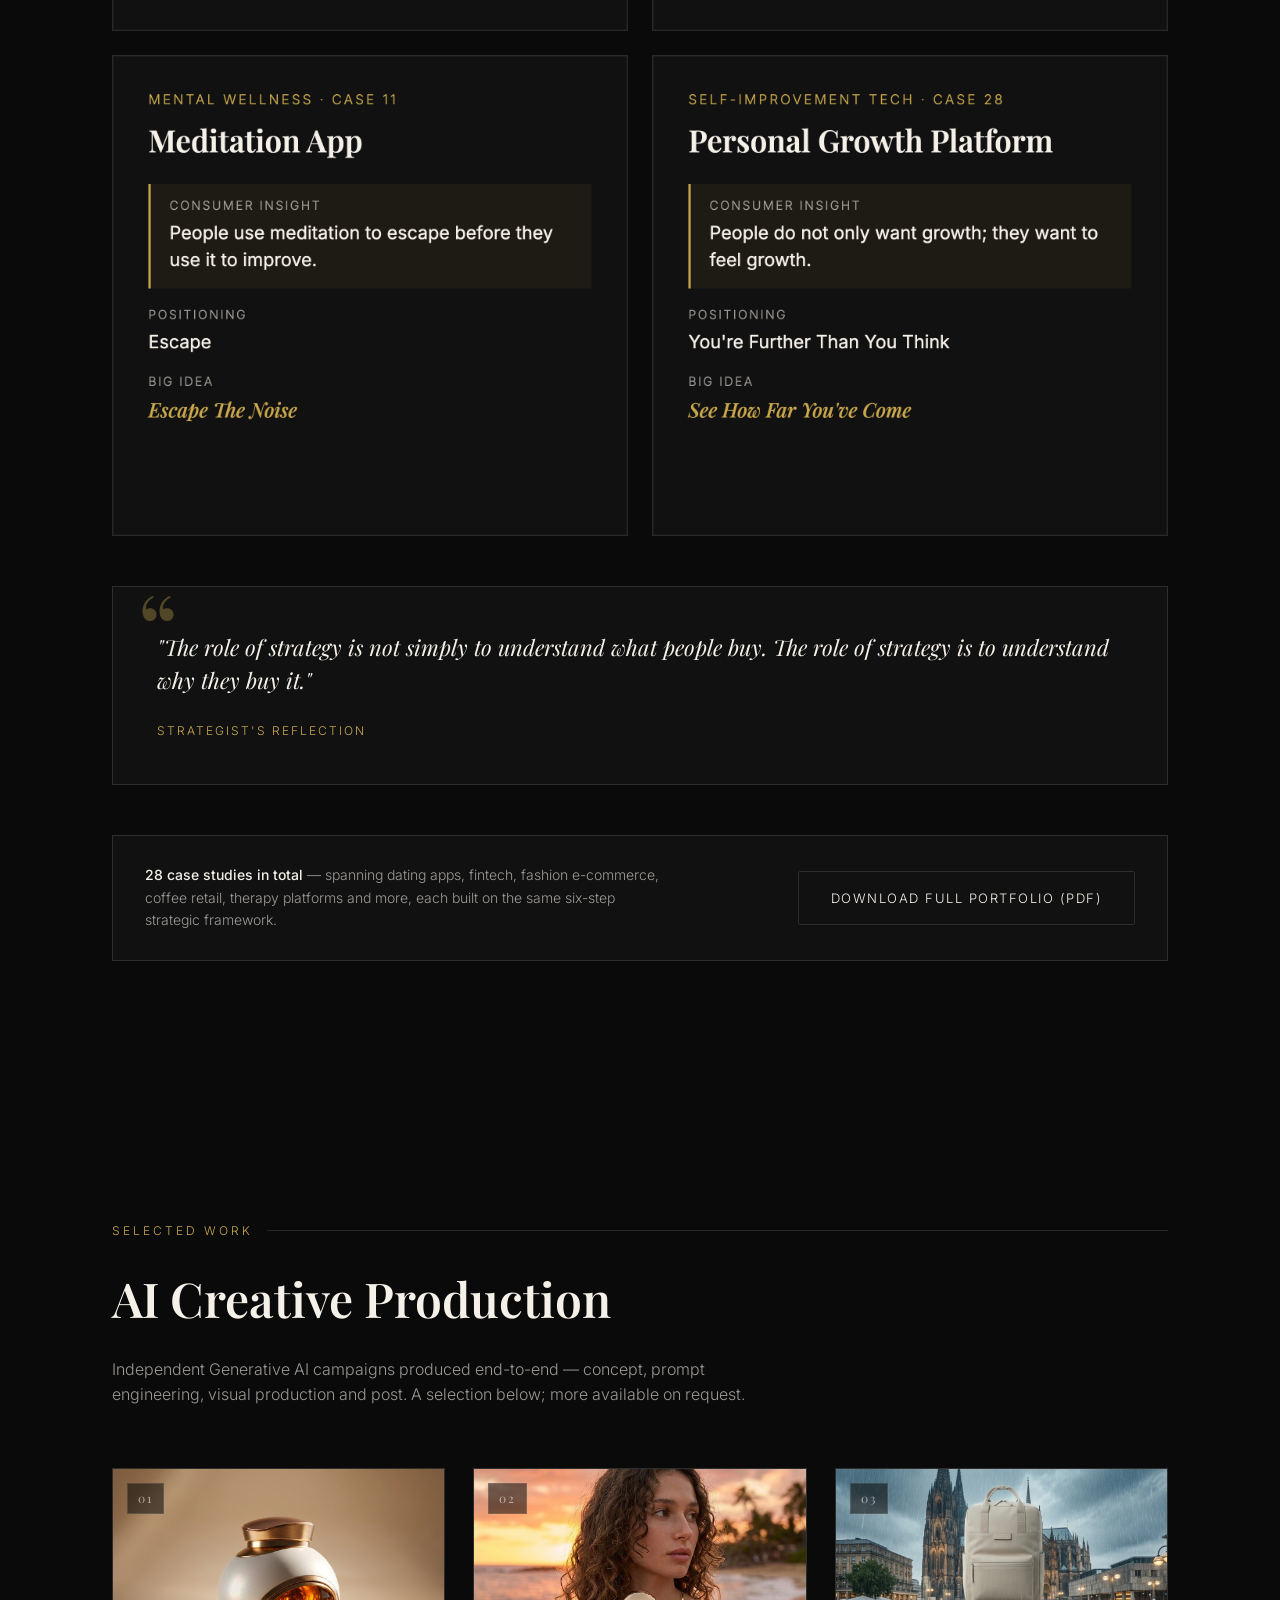
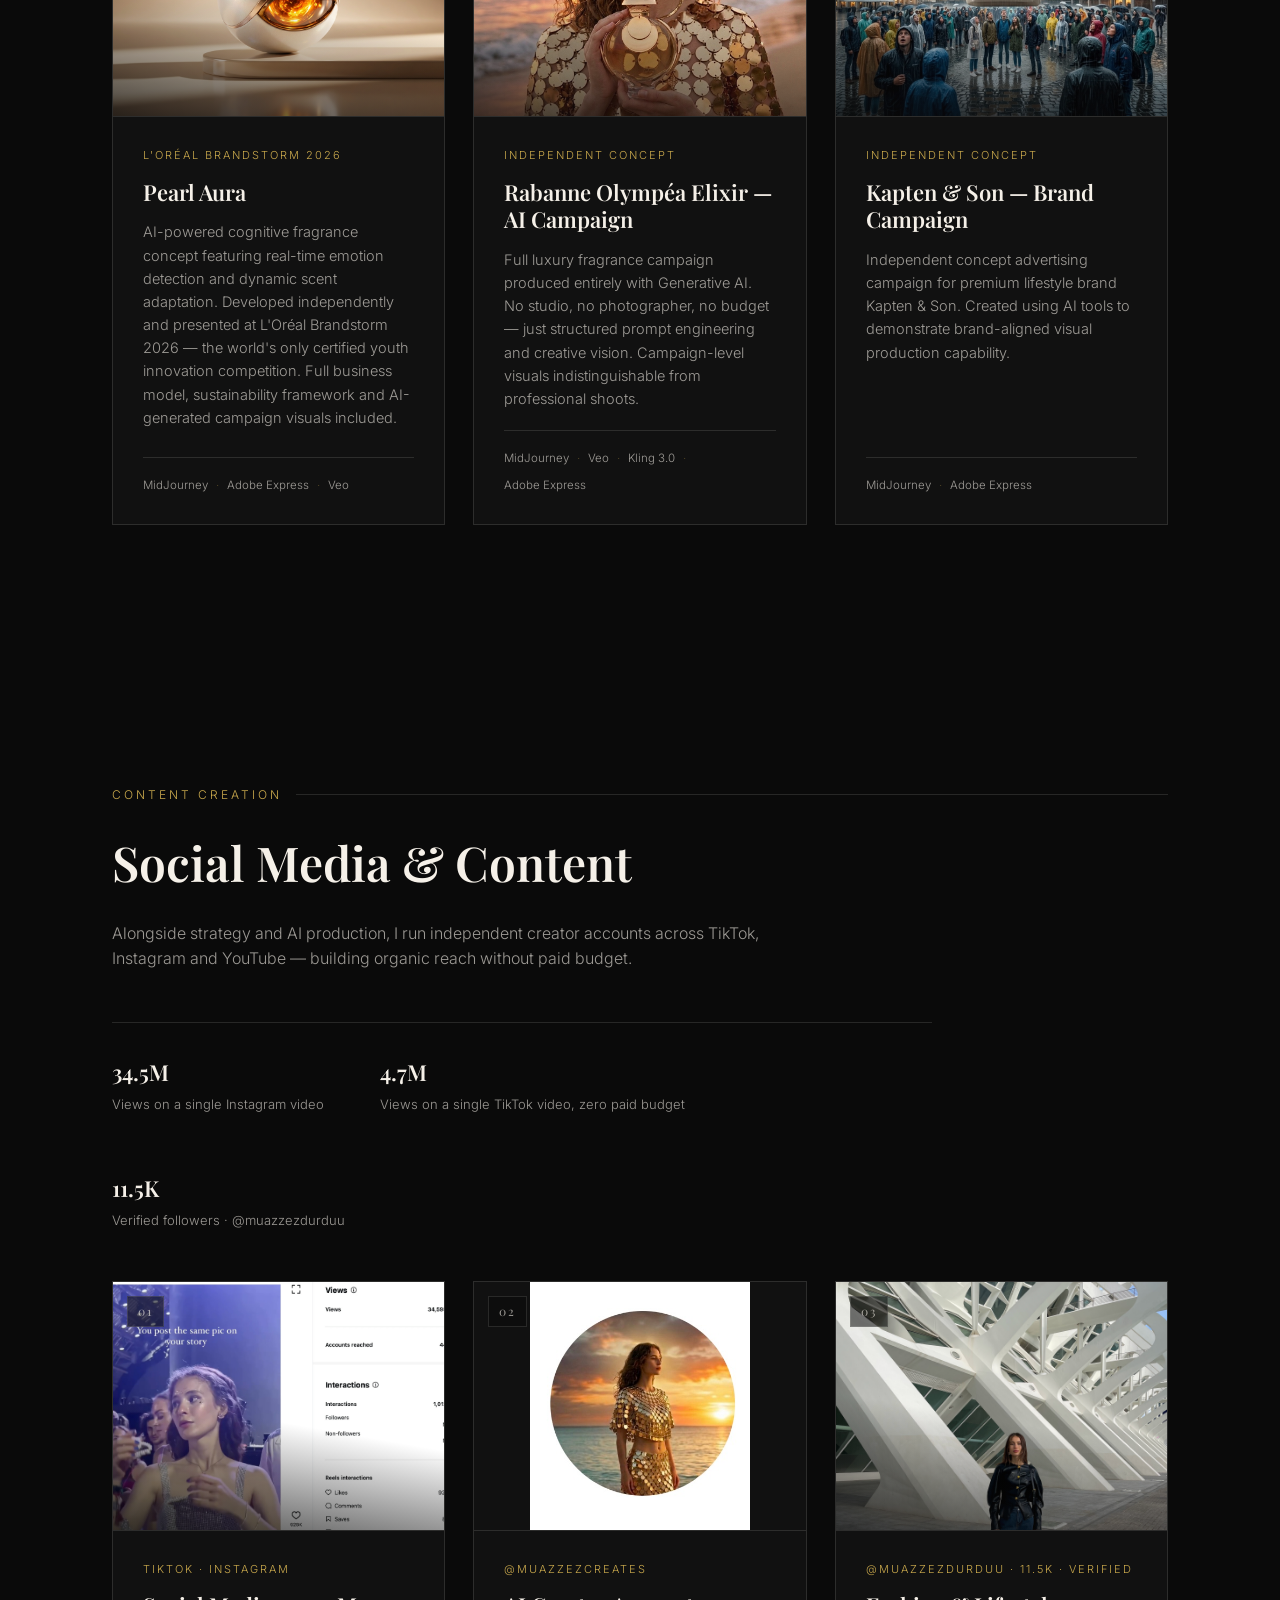
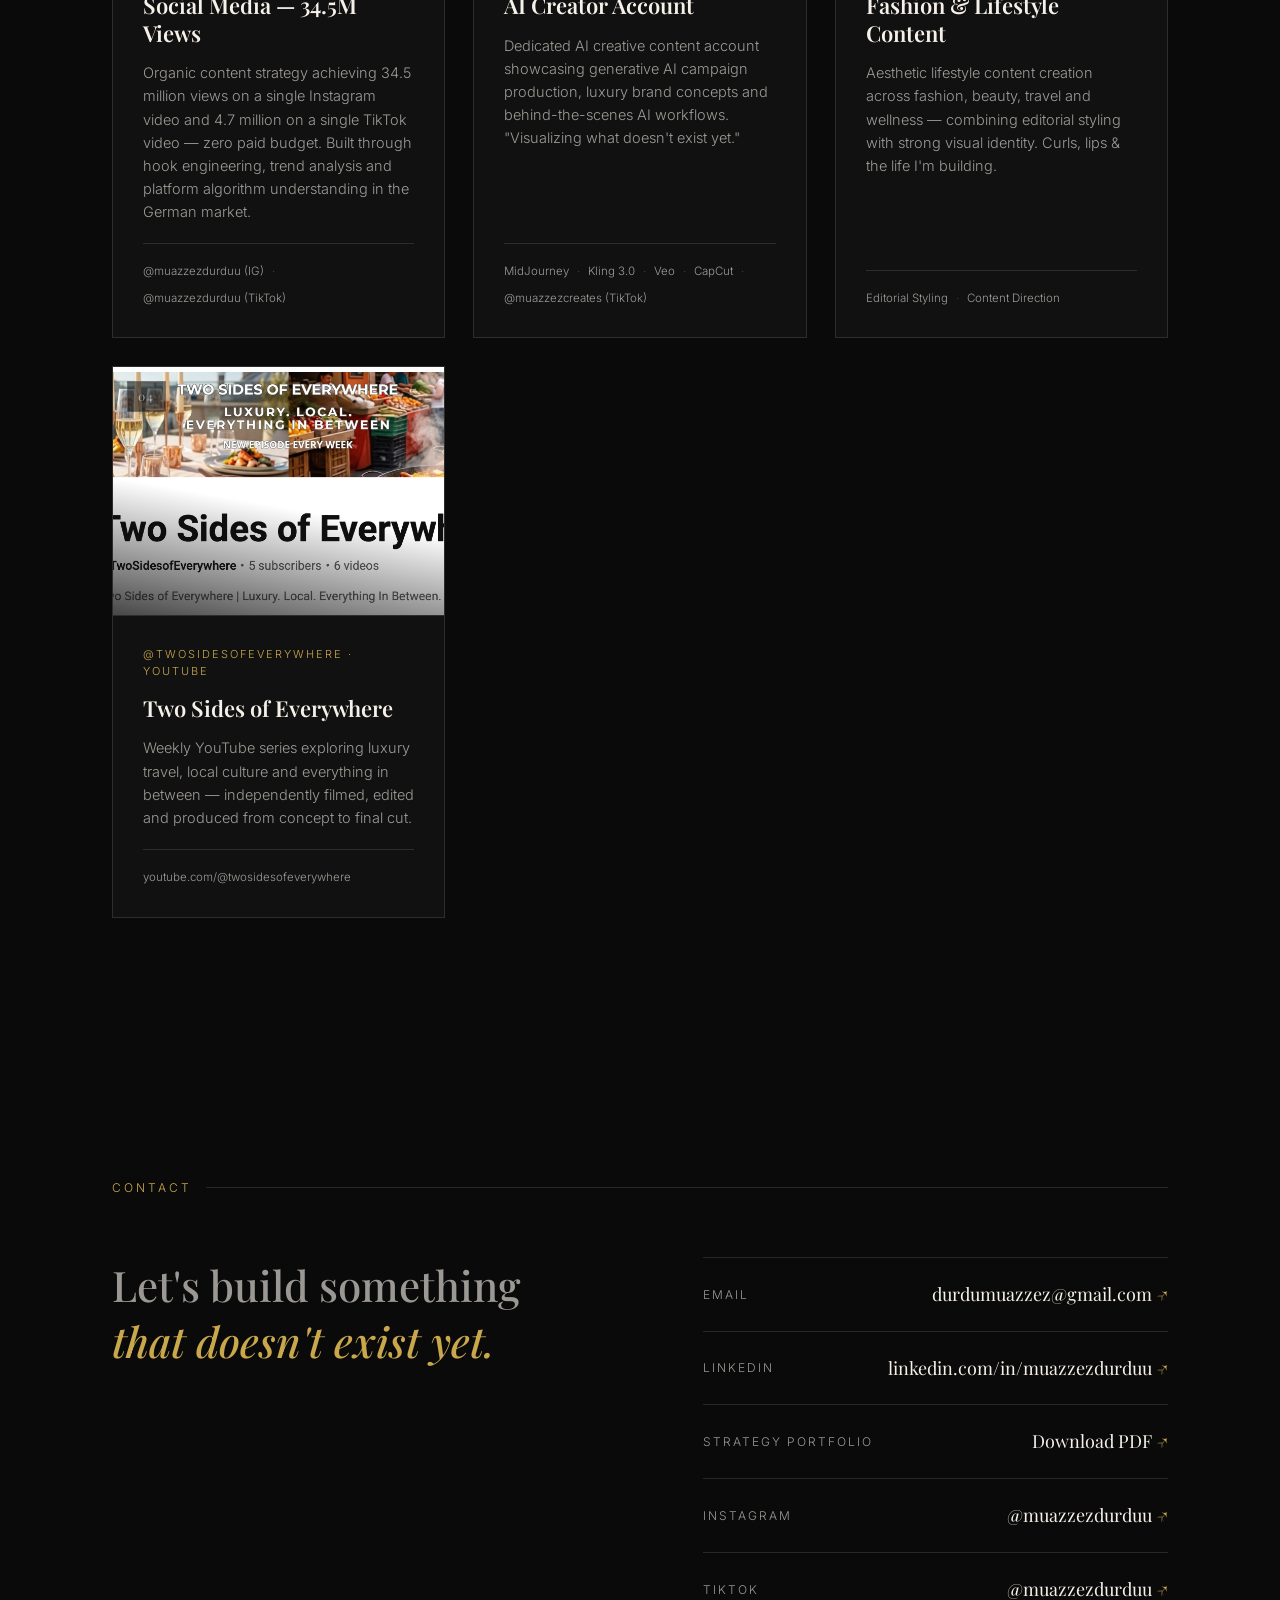
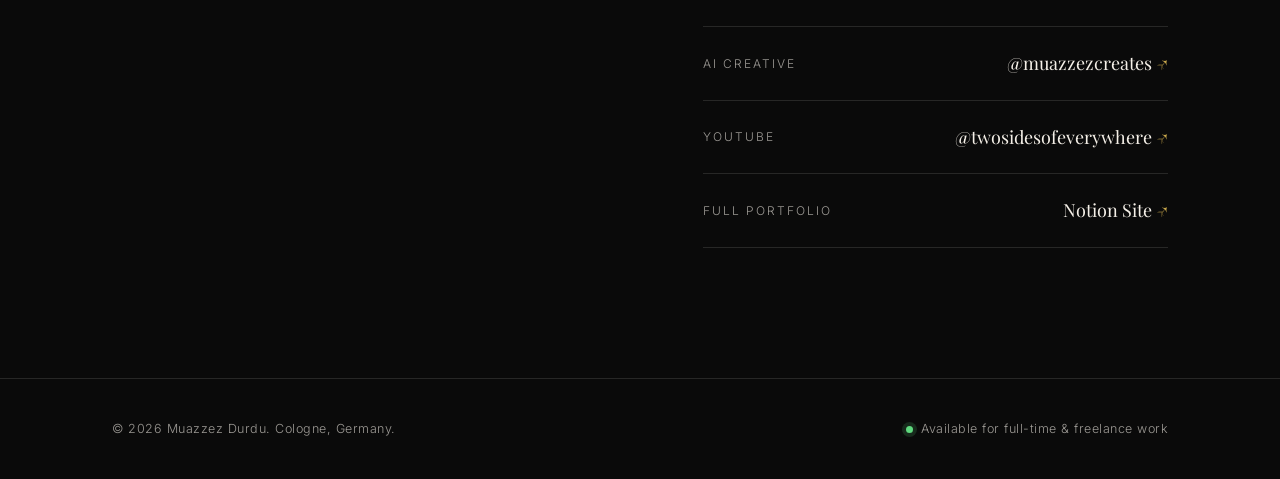
==== commit 1bb44551: "Add LinkedIn content portfolio at /portfolio and link it in the nav Co-Authored-By: Claude Sonnet 5." ====
--- a/index.html
+++ b/index.html
@@ -870,6 +870,7 @@
       <li><a href="#skills">Skills</a></li>
       <li><a href="#strategy">Strategy</a></li>
       <li><a href="#work">Work</a></li>
+      <li><a href="portfolio/">Content</a></li>
       <li><a href="#contact">Contact</a></li>
     </ul>
     <button class="nav-toggle" id="navToggle" aria-label="Toggle menu">&#9776;</button>
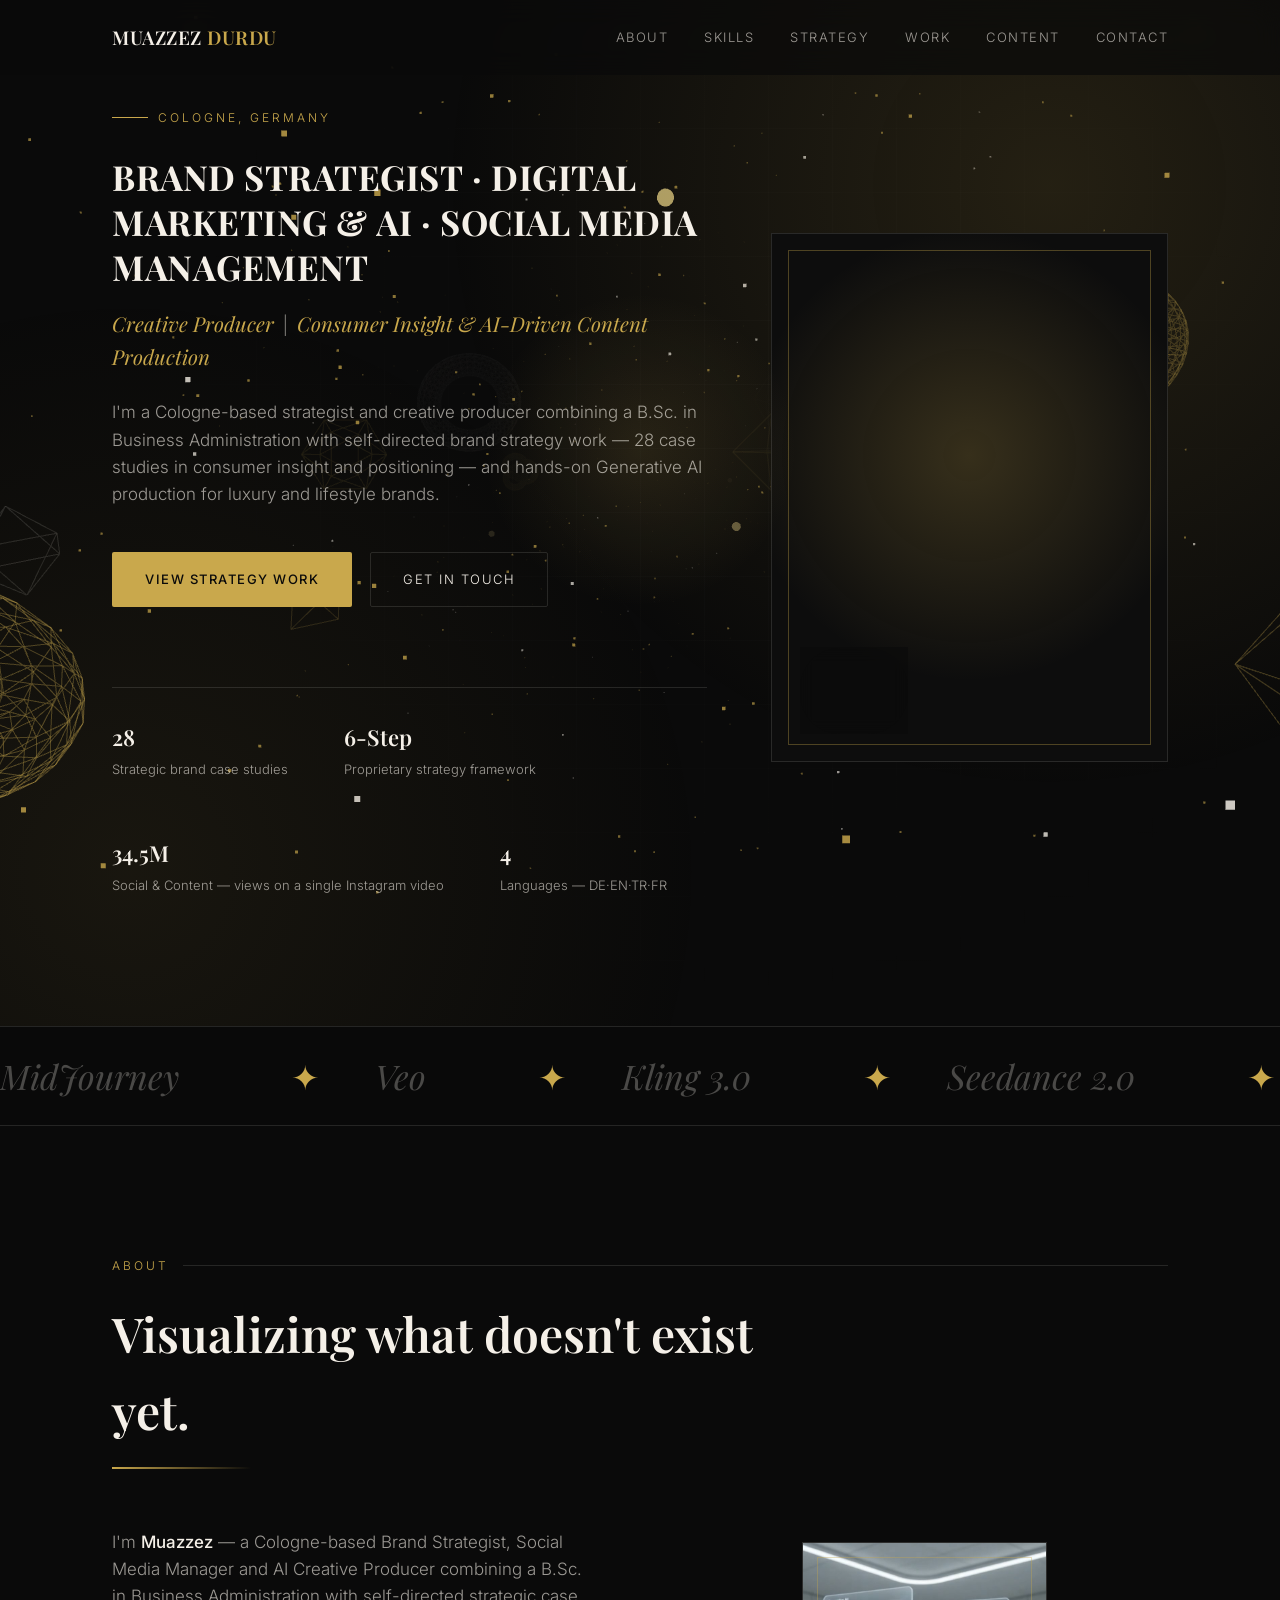
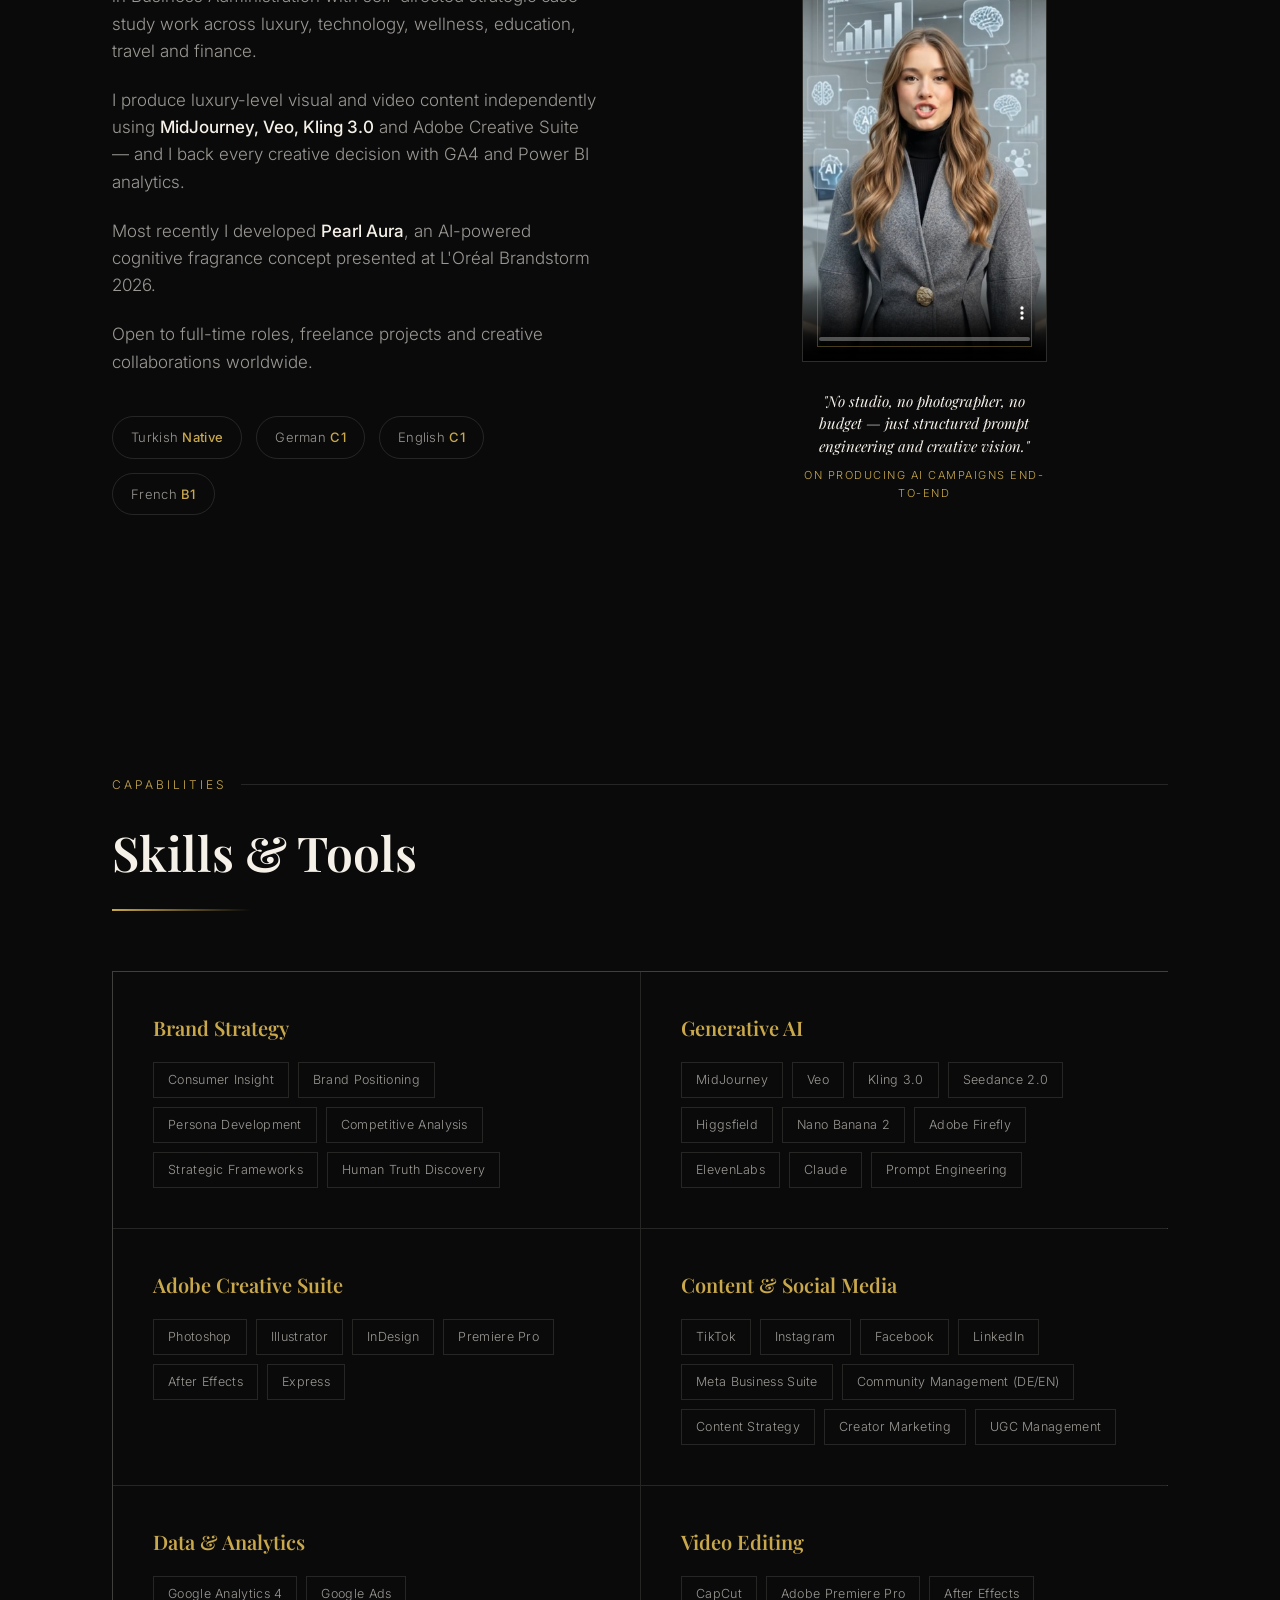
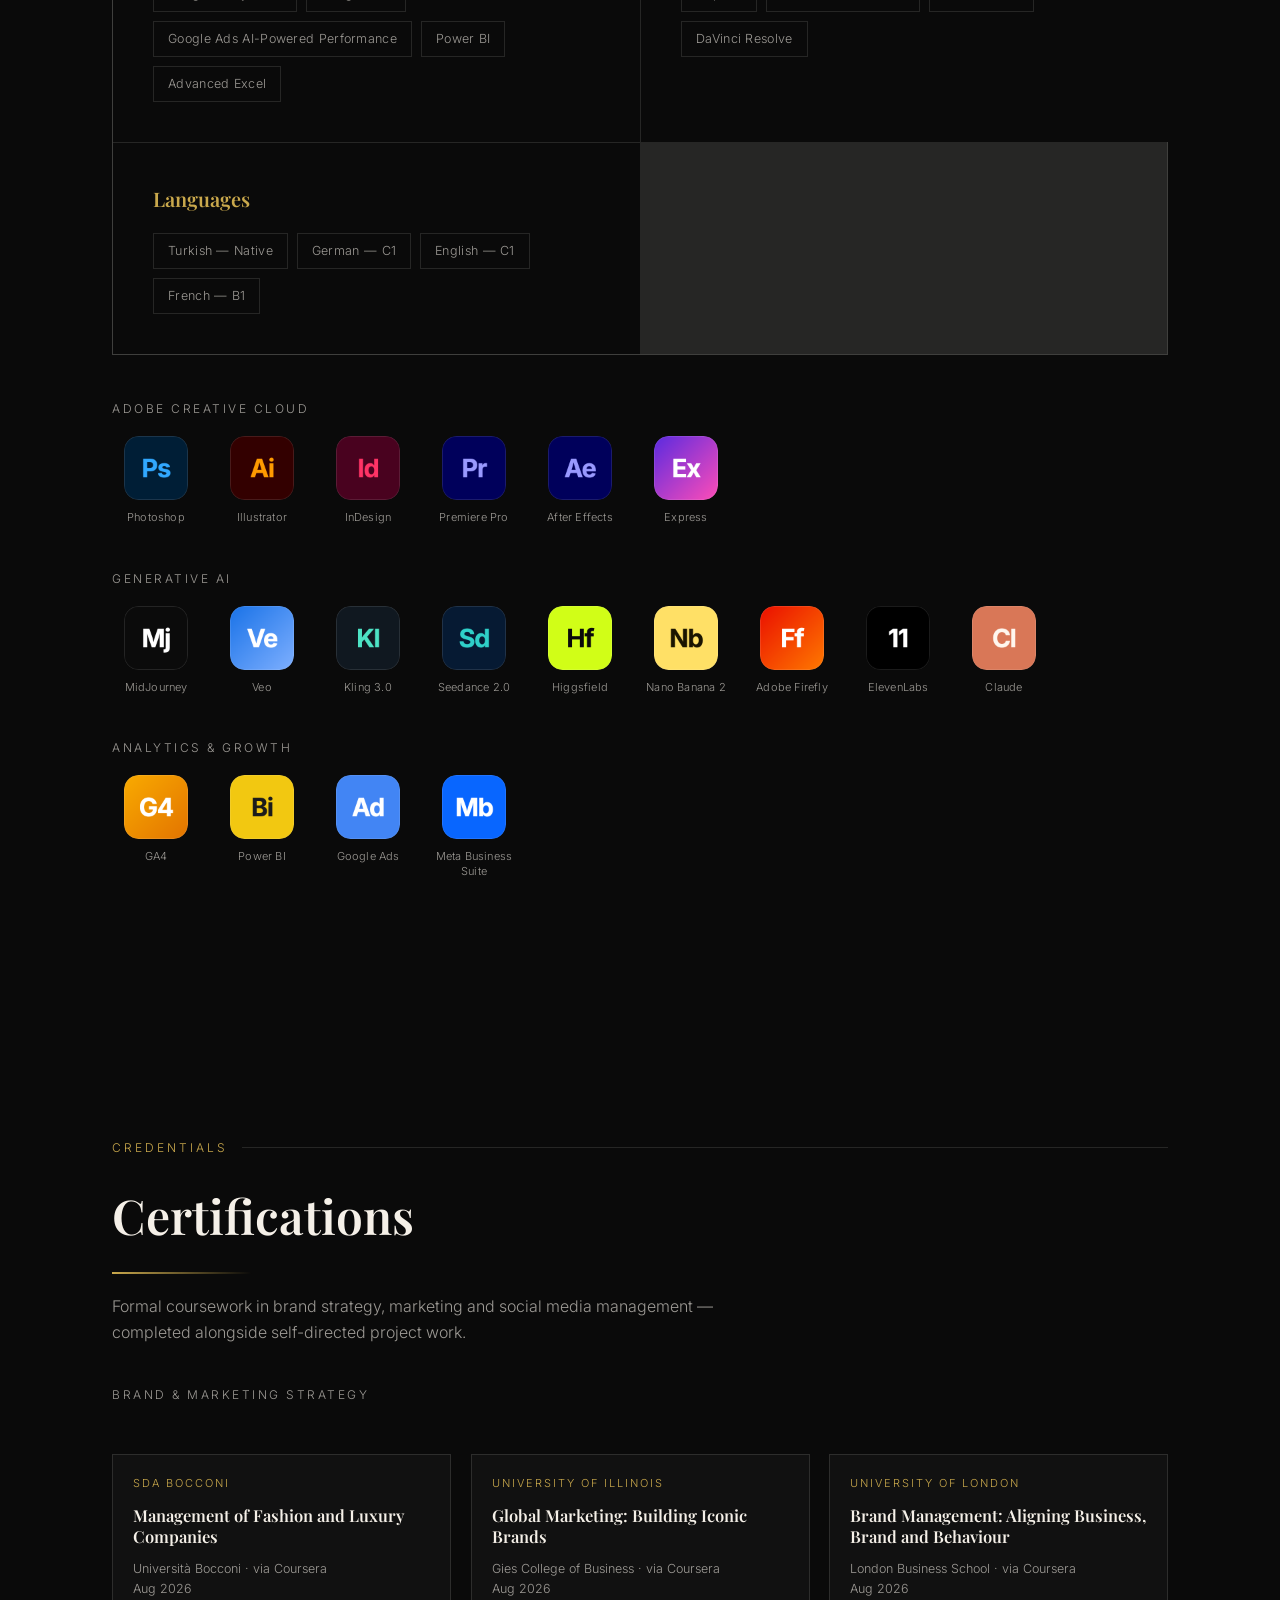
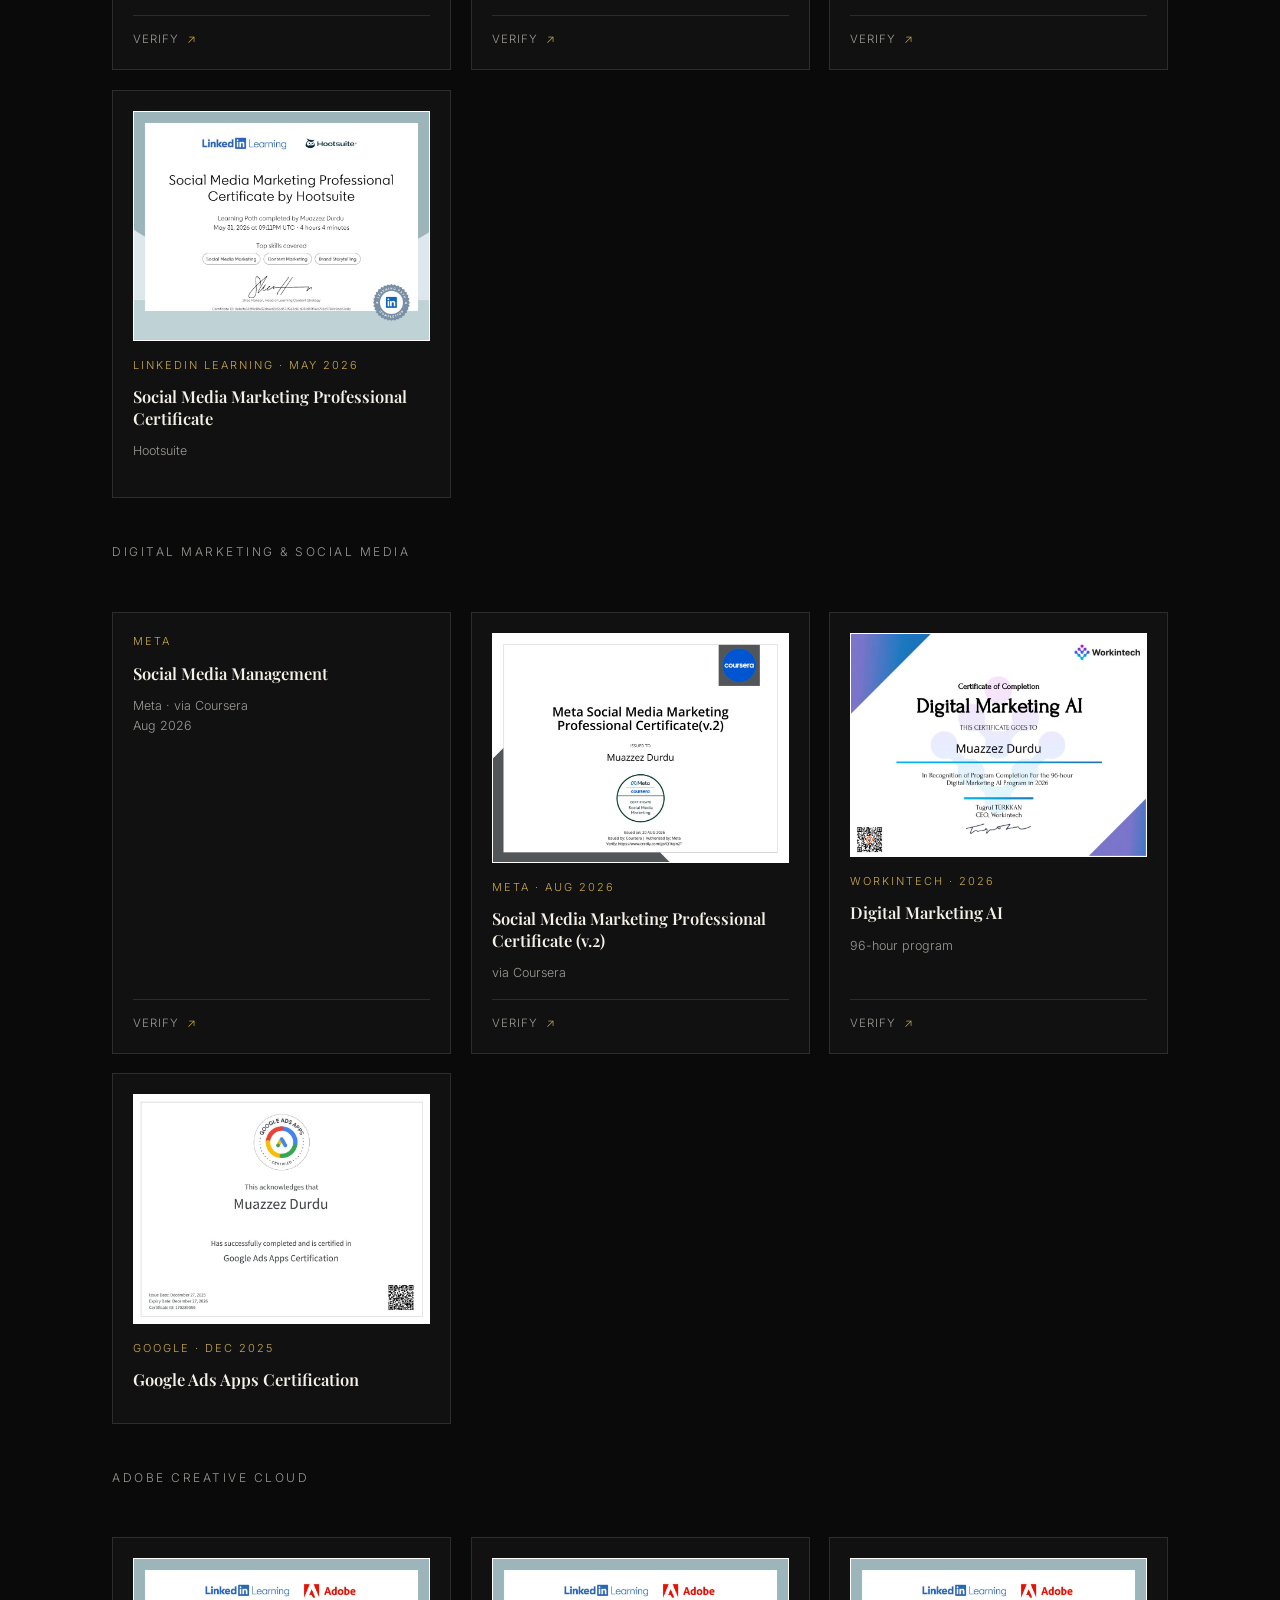
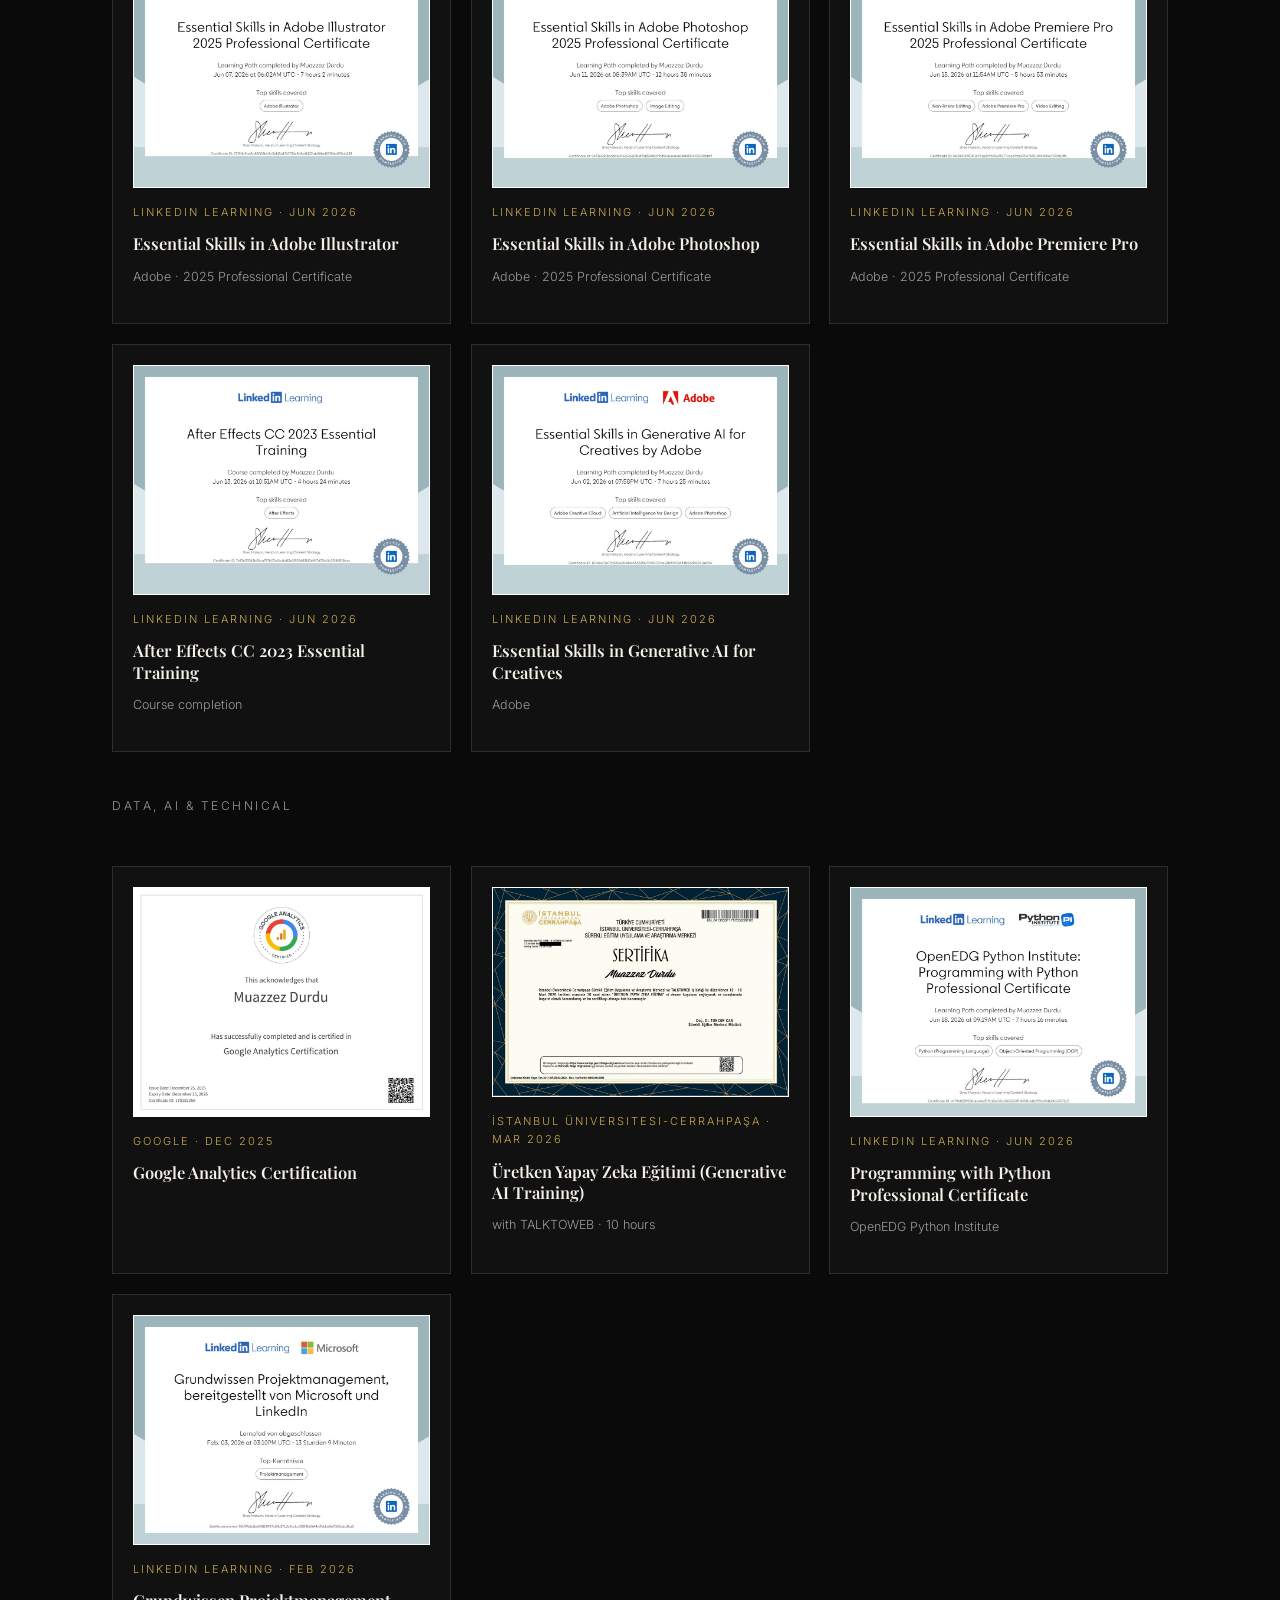
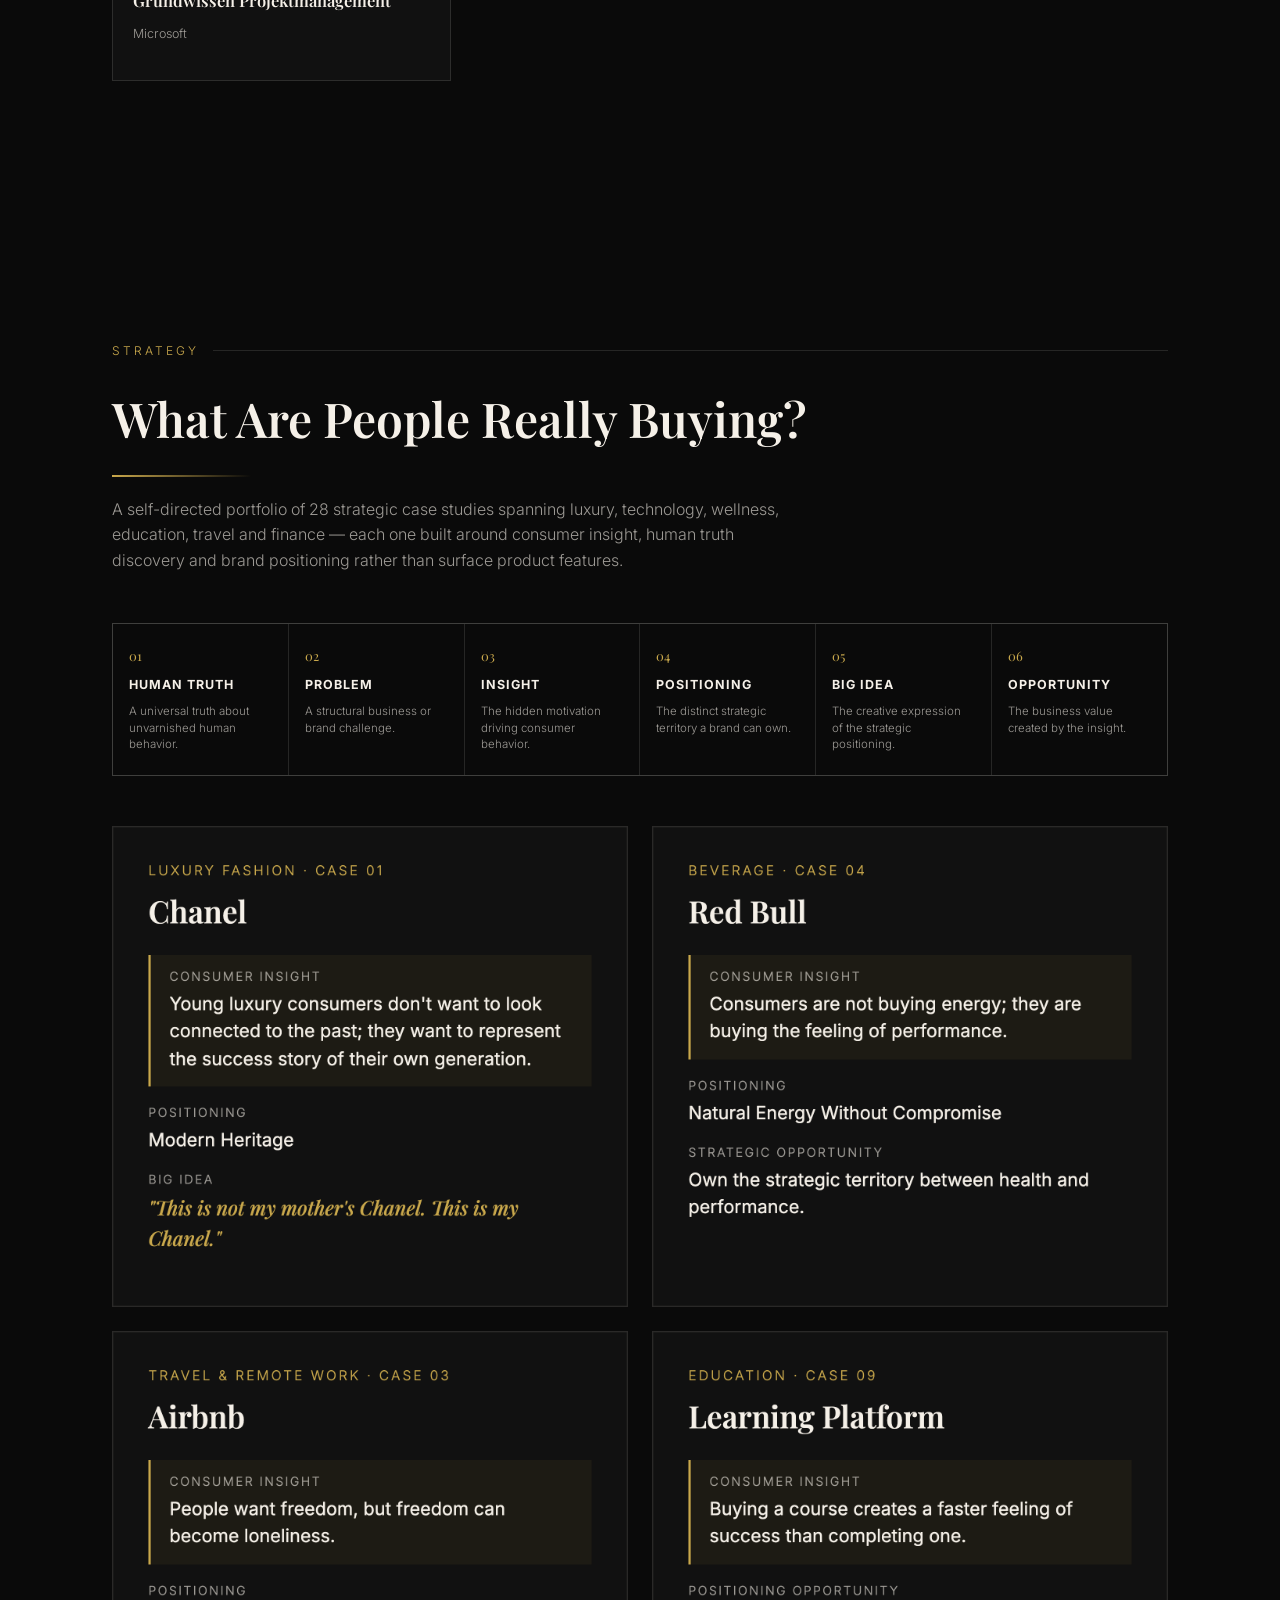
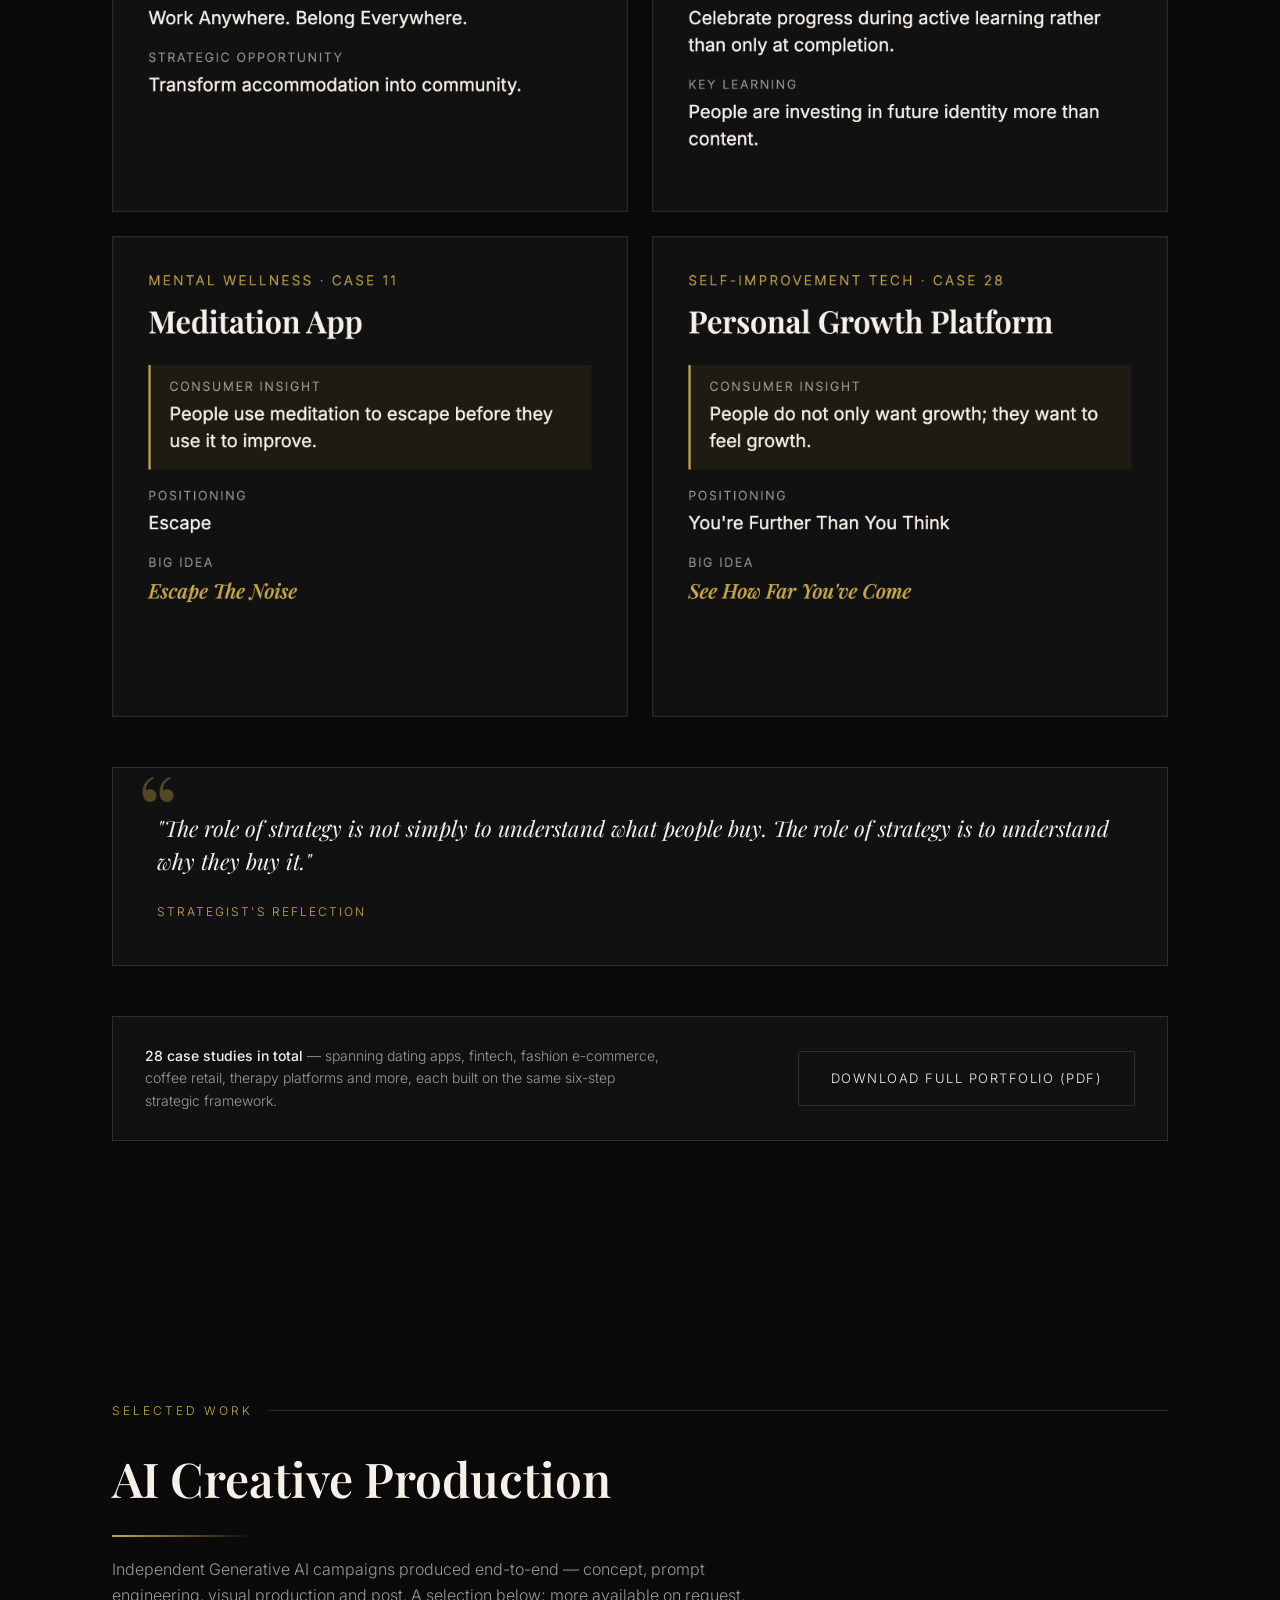
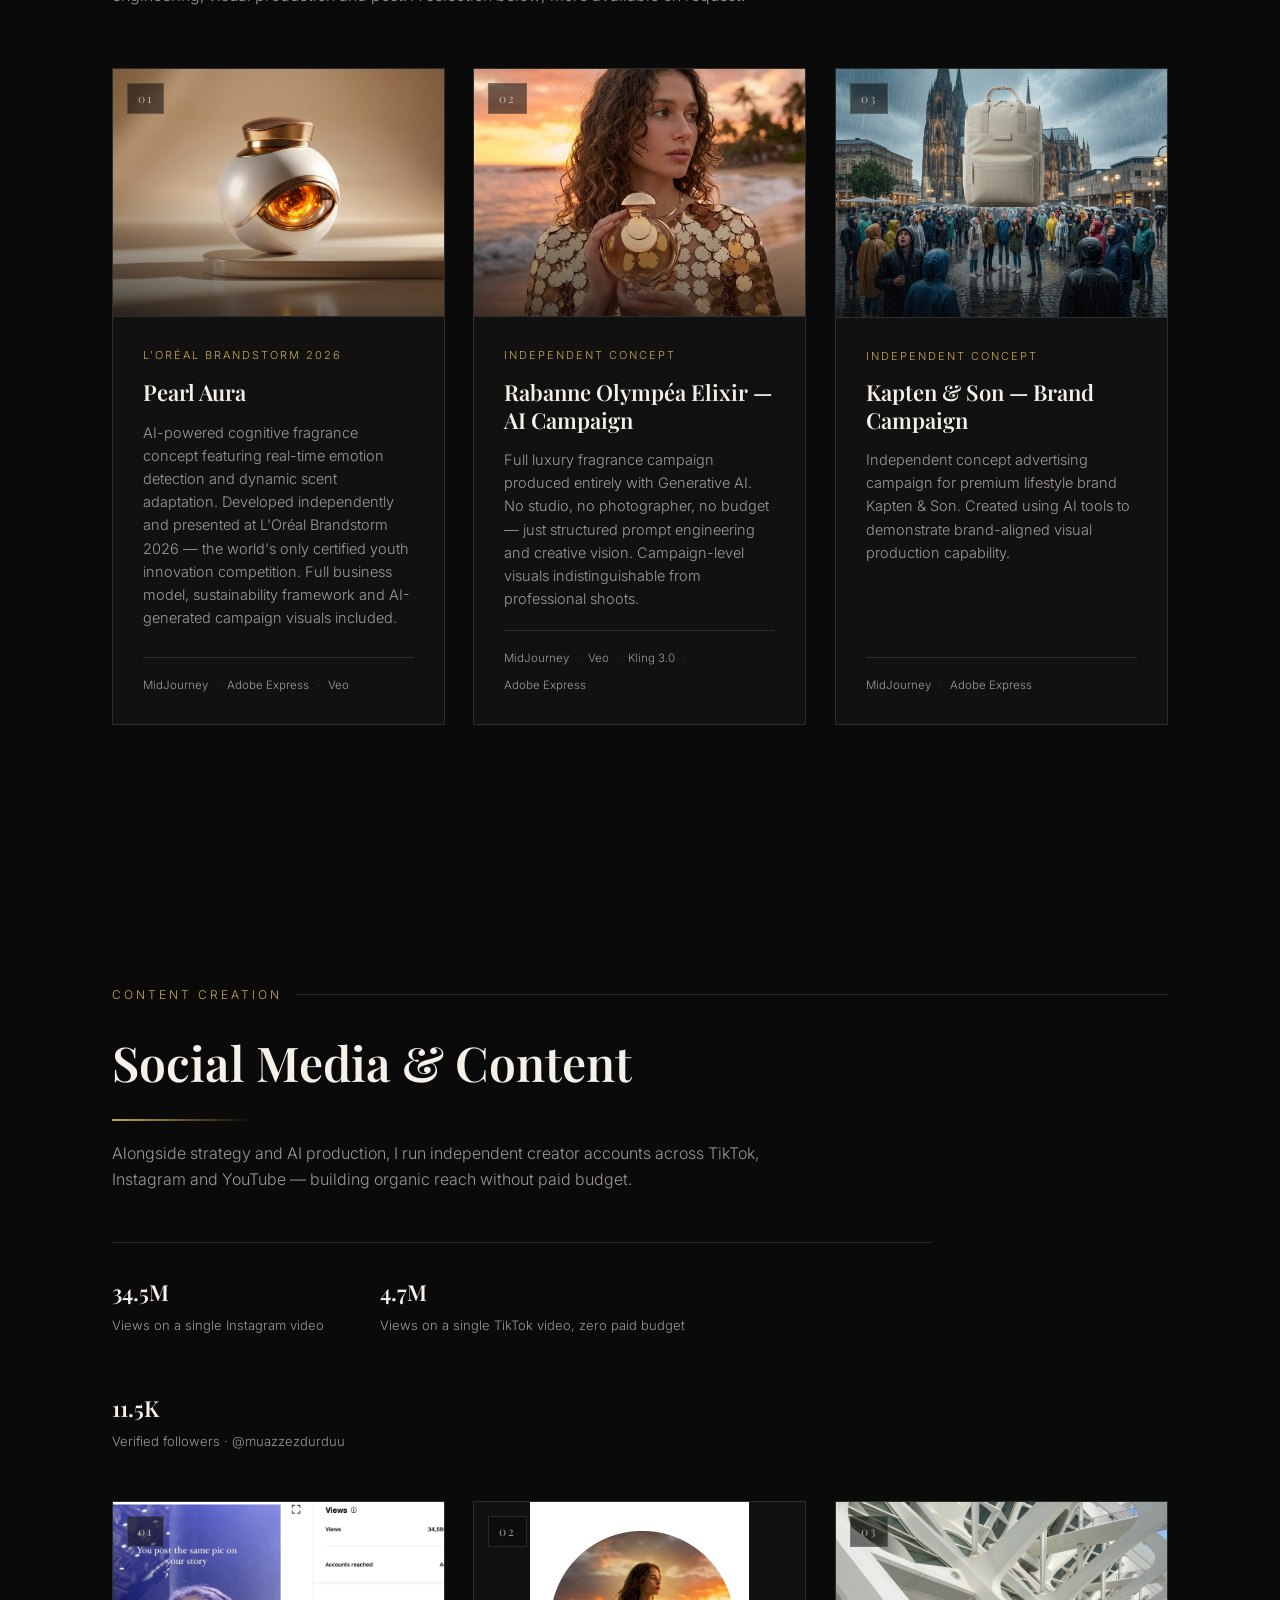
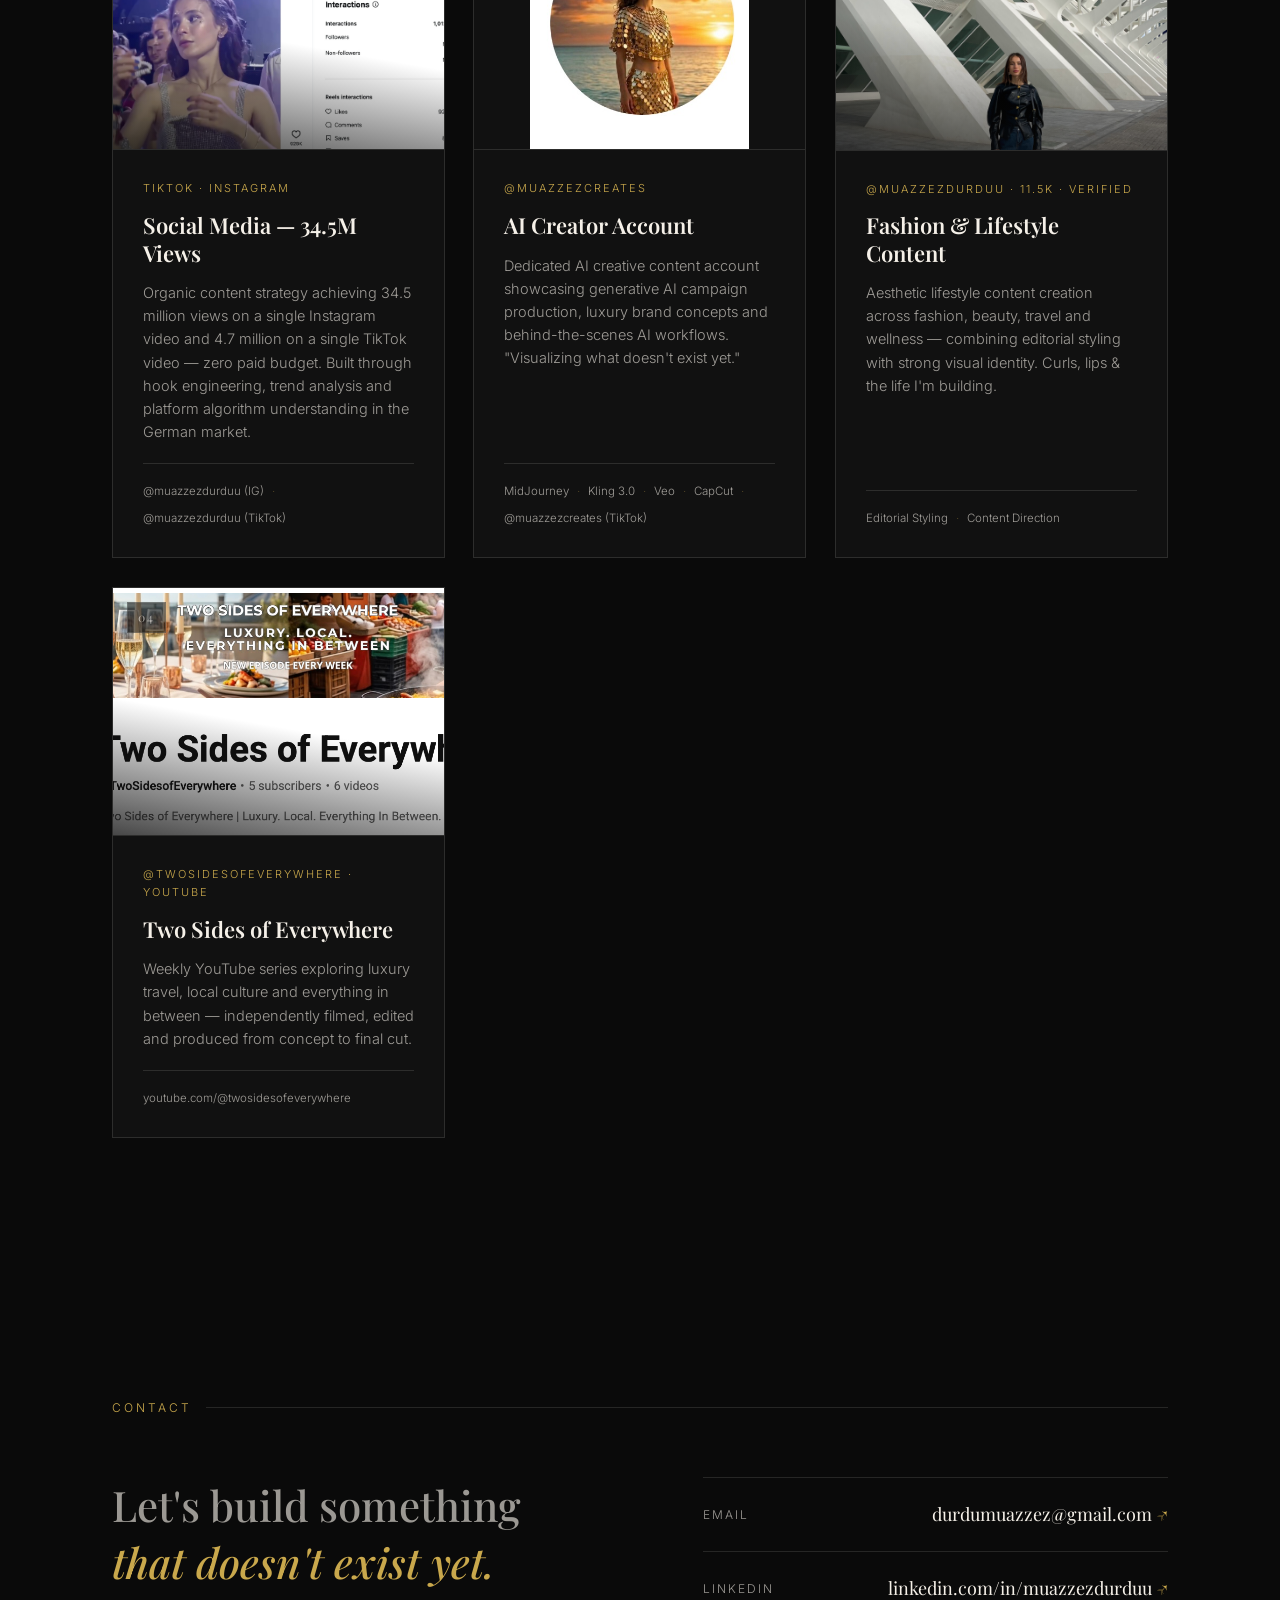
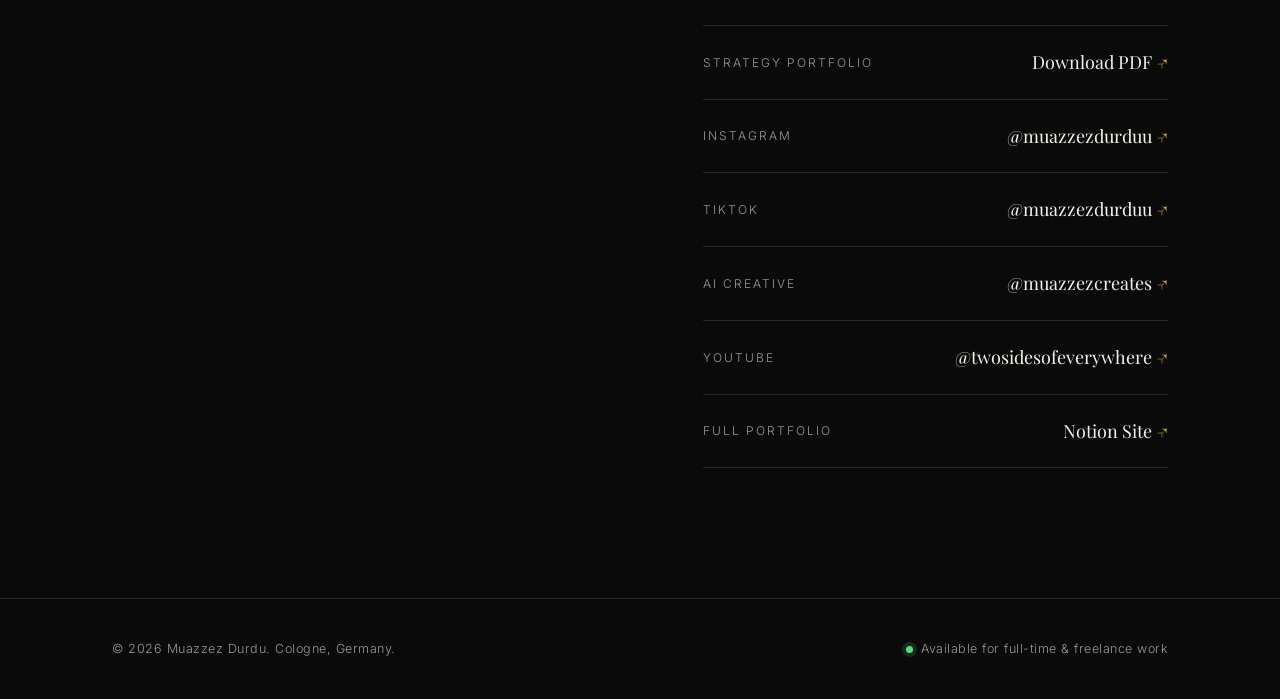
==== commit 8ae0863e: "Add files via upload" ====
--- a/index.html
+++ b/index.html
@@ -5,6 +5,7 @@
 <meta name="viewport" content="width=device-width, initial-scale=1.0">
 <title>Muazzez Durdu — Brand Strategist · Digital Marketing & AI · Social Media Management</title>
 <meta name="description" content="Muazzez Durdu — Cologne-based Brand Strategist, Digital Marketing & AI and Social Media Management specialist. Creative Producer focused on consumer insight and AI-driven content production.">
+<script type="importmap">{"imports":{"three":"./three.module.js"}}</script>
 <link rel="preconnect" href="https://fonts.googleapis.com">
 <link rel="preconnect" href="https://fonts.gstatic.com" crossorigin>
 <link href="https://fonts.googleapis.com/css2?family=Playfair+Display:ital,wght@0,400;0,500;0,600;0,700;1,500&family=Inter:wght@300;400;500;600&display=swap" rel="stylesheet">
@@ -858,9 +859,28 @@
   .lightbox.open{display:flex;}
   .lightbox img{max-width:min(1100px,100%);max-height:90vh;width:auto;height:auto;border:1px solid var(--gold-soft);box-shadow:0 20px 80px rgba(0,0,0,.6);}
   .lightbox-close{position:absolute;top:14px;right:22px;font-size:34px;line-height:1;color:var(--cream);background:none;border:none;cursor:pointer;}
+
+  /* 3D HERO */
+  .hero-3d{position:relative;aspect-ratio:3/4;border:1px solid var(--line);overflow:hidden;
+    background:radial-gradient(circle at 50% 42%, rgba(201,168,76,0.22), rgba(10,10,10,0) 62%), #0d0d0d;}
+  .hero-3d canvas{position:absolute;inset:0;width:100%;height:100%;display:block;z-index:1;}
+  .hero-3d::before{content:"";position:absolute;top:16px;left:16px;right:16px;bottom:16px;border:1px solid var(--gold-soft);z-index:3;pointer-events:none;}
+  .hero-3d .fallback{position:absolute;inset:0;width:100%;height:100%;object-fit:cover;object-position:center 20%;z-index:0;}
+  .hero-3d.ready .fallback{display:none;}
+  .hero-3d .badge{width:max-content;flex-wrap:nowrap;position:absolute;left:28px;bottom:28px;z-index:4;display:flex;align-items:center;gap:12px;
+    background:rgba(10,10,10,0.6);backdrop-filter:blur(8px);border:1px solid var(--line);padding:8px 16px 8px 8px;border-radius:40px;}
+  .hero-3d .badge img{width:38px;height:38px;border-radius:50%;object-fit:cover;}
+  .hero-3d .badge span{white-space:nowrap;font-size:11px;letter-spacing:1.6px;text-transform:uppercase;color:var(--cream-dim);}
+  .project-card,.case-card{transition:transform .25s ease, box-shadow .25s ease;will-change:transform;}
+  .project-card:hover,.case-card:hover{box-shadow:0 24px 50px rgba(0,0,0,.45);}
 </style>
+<link rel="stylesheet" href="wow.css">
 </head>
 <body>
+<div id="pre"><div class="mono">M<span>D</span></div><div class="bar"><i></i></div></div>
+<div id="prog"></div>
+<canvas id="bg3d" aria-hidden="true"></canvas>
+<div id="cur"></div>
 
 <header id="siteHeader">
   <nav>
@@ -905,8 +925,9 @@
         </div>
       </div>
 
-      <div class="hero-photo">
-        <img src="images/profile.jpg" alt="Muazzez Durdu">
+      <div class="hero-3d" id="hero3d">
+        <img class="fallback" src="images/profile.jpg" alt="Muazzez Durdu">
+        <div class="badge"><img src="images/profile.jpg" alt=""><span>Pearl Aura</span></div>
       </div>
     </div>
   </section>
@@ -1565,5 +1586,7 @@
   document.addEventListener('keydown', e => { if (e.key === 'Escape') lb.classList.remove('open'); });
 </script>
 
+<script type="module" src="hero3d.js"></script>
+<script type="module" src="wow.js"></script>
 </body>
 </html>
--- a/wow.css
+++ b/wow.css
@@ -0,0 +1,64 @@
+/* ===== WOW LAYER ===== */
+#bg3d{position:fixed;inset:0;width:100vw;height:100vh;z-index:0;pointer-events:none;display:block;}
+main,footer{position:relative;z-index:1;}
+header{z-index:100;}
+.hero::after{opacity:.5;}
+
+/* preloader */
+#pre{position:fixed;inset:0;z-index:999;background:#0A0A0A;display:flex;flex-direction:column;align-items:center;justify-content:center;gap:22px;transition:opacity .9s ease, visibility .9s;}
+#pre.done{opacity:0;visibility:hidden;}
+#pre .mono{font-family:var(--serif);font-size:44px;letter-spacing:6px;color:var(--cream);}
+#pre .mono span{color:var(--gold);}
+#pre .bar{width:180px;height:1px;background:rgba(245,240,232,.15);overflow:hidden;}
+#pre .bar i{display:block;height:100%;width:0;background:var(--gold);animation:load 1.3s ease forwards;}
+@keyframes load{to{width:100%}}
+
+/* progress + cursor */
+#prog{position:fixed;top:0;left:0;height:2px;width:0;background:linear-gradient(90deg,#8A6D1F,#C9A84C,#f0d98a);z-index:300;}
+#cur{position:fixed;left:0;top:0;width:340px;height:340px;margin:-170px 0 0 -170px;border-radius:50%;pointer-events:none;z-index:2;
+  background:radial-gradient(circle, rgba(201,168,76,.13), rgba(201,168,76,0) 65%);mix-blend-mode:screen;transition:opacity .3s;}
+@media (hover:none){#cur{display:none}}
+
+/* hero title words */
+.hero h1 .w{display:inline-block;overflow:hidden;vertical-align:bottom;}
+.hero h1 .w i{display:inline-block;font-style:inherit;transform:translateY(110%) rotateX(-40deg);opacity:0;animation:wordin 1s cubic-bezier(.2,.8,.2,1) forwards;}
+@keyframes wordin{to{transform:none;opacity:1}}
+.hero-subtitle,.hero-sub,.hero-actions,.stat-row,.eyebrow{opacity:0;transform:translateY(20px);animation:fadeup 1s ease forwards;}
+.eyebrow{animation-delay:.9s}.hero-subtitle{animation-delay:1.5s}.hero-sub{animation-delay:1.7s}.hero-actions{animation-delay:1.9s}.stat-row{animation-delay:2.1s}
+@keyframes fadeup{to{opacity:1;transform:none}}
+.hero-3d{opacity:0;animation:fadeup 1.4s ease 1.2s forwards;}
+
+/* stronger reveal */
+.reveal{opacity:0;transform:perspective(900px) translateY(50px) rotateX(10deg);transform-origin:50% 100%;transition:opacity .9s ease, transform 1s cubic-bezier(.2,.8,.2,1);}
+.reveal.visible{opacity:1;transform:none;}
+
+/* section titles */
+.section-title{position:relative;}
+.section-title::after{content:"";display:block;height:2px;width:0;margin-top:18px;background:linear-gradient(90deg,var(--gold),transparent);transition:width 1.2s ease .3s;}
+.section-title.visible::after{width:140px;}
+
+/* glare + tilt cards */
+.tilt{position:relative;transform-style:preserve-3d;will-change:transform;}
+.tilt::before{content:"";position:absolute;inset:0;z-index:5;pointer-events:none;opacity:0;transition:opacity .3s;
+  background:radial-gradient(circle at var(--mx,50%) var(--my,50%), rgba(255,236,180,.22), rgba(255,236,180,0) 45%);mix-blend-mode:screen;}
+.tilt:hover::before{opacity:1;}
+.project-card:hover .project-media img{transform:scale(1.06);}
+.project-media img{transition:transform .9s cubic-bezier(.2,.8,.2,1);}
+
+/* marquee */
+.marq{position:relative;z-index:1;overflow:hidden;border-top:1px solid var(--line);border-bottom:1px solid var(--line);padding:22px 0;background:rgba(10,10,10,.55);backdrop-filter:blur(6px);}
+.marq .track{display:flex;gap:56px;width:max-content;animation:marq 38s linear infinite;}
+.marq span{font-family:var(--serif);font-size:clamp(20px,3vw,34px);font-style:italic;color:rgba(245,240,232,.28);white-space:nowrap;transition:color .3s;}
+.marq span b{color:var(--gold);font-weight:400;margin-left:56px;font-style:normal;}
+.marq:hover .track{animation-play-state:paused;}
+@keyframes marq{to{transform:translateX(-50%)}}
+
+/* buttons shine */
+.btn{position:relative;overflow:hidden;}
+.btn-primary::after{content:"";position:absolute;top:0;left:-120%;width:60%;height:100%;background:linear-gradient(100deg,transparent,rgba(255,255,255,.55),transparent);transform:skewX(-20deg);transition:left .8s ease;}
+.btn-primary:hover::after{left:140%;}
+
+@media (prefers-reduced-motion: reduce){
+  .hero h1 .w i,.hero-subtitle,.hero-sub,.hero-actions,.stat-row,.eyebrow,.hero-3d{animation:none;opacity:1;transform:none;}
+  .marq .track{animation:none}
+}
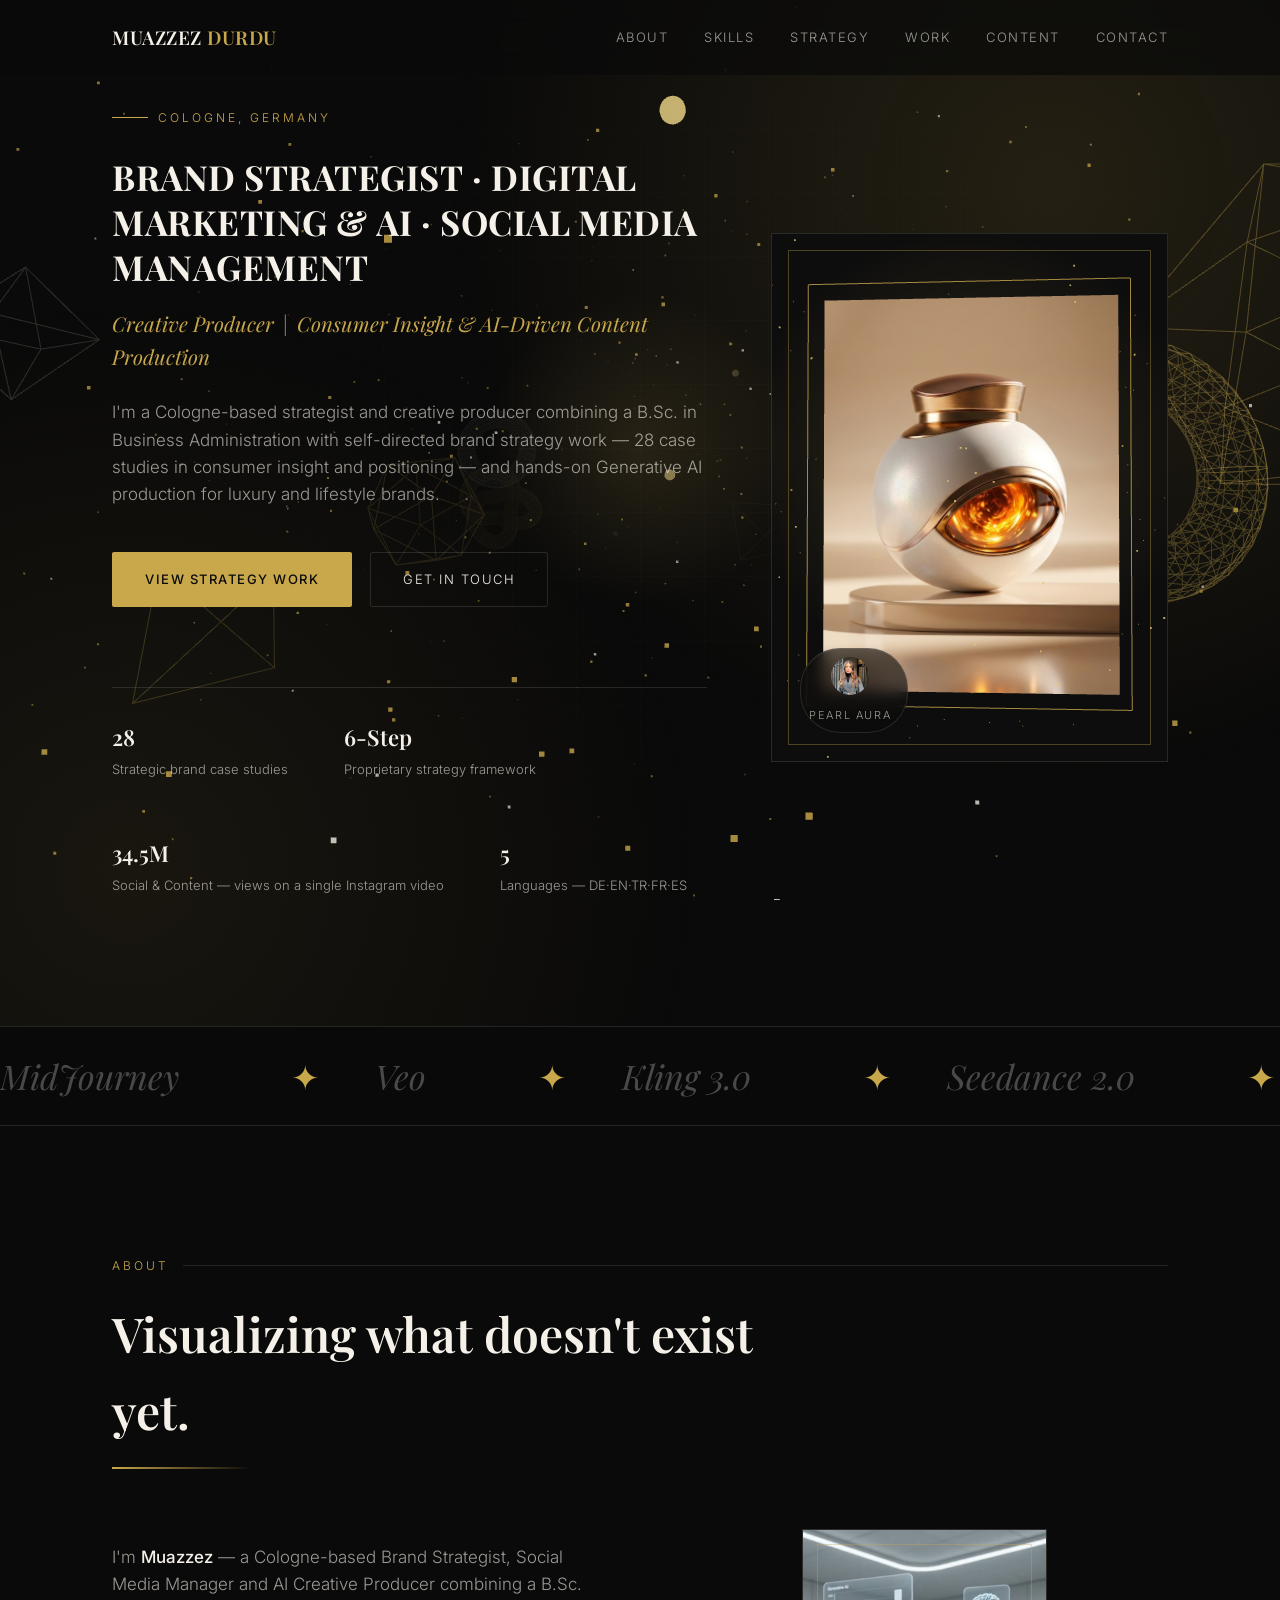
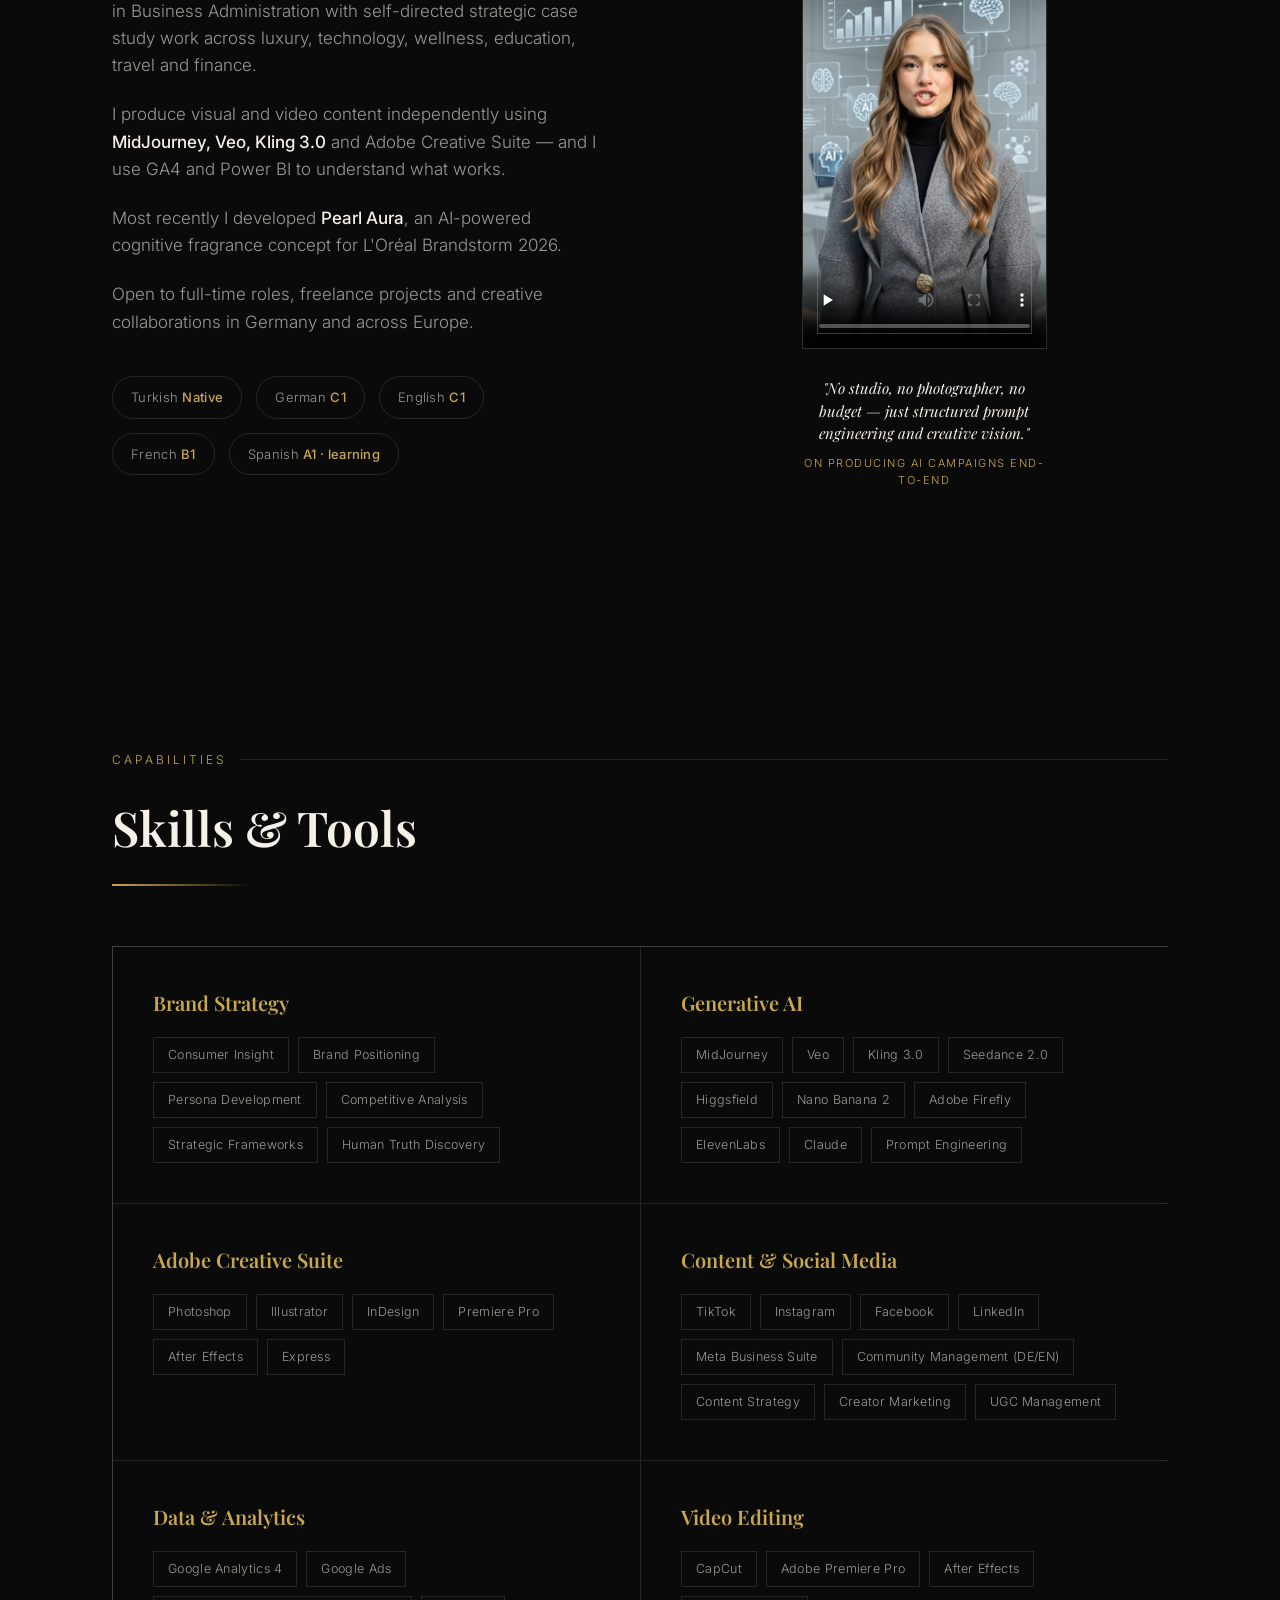
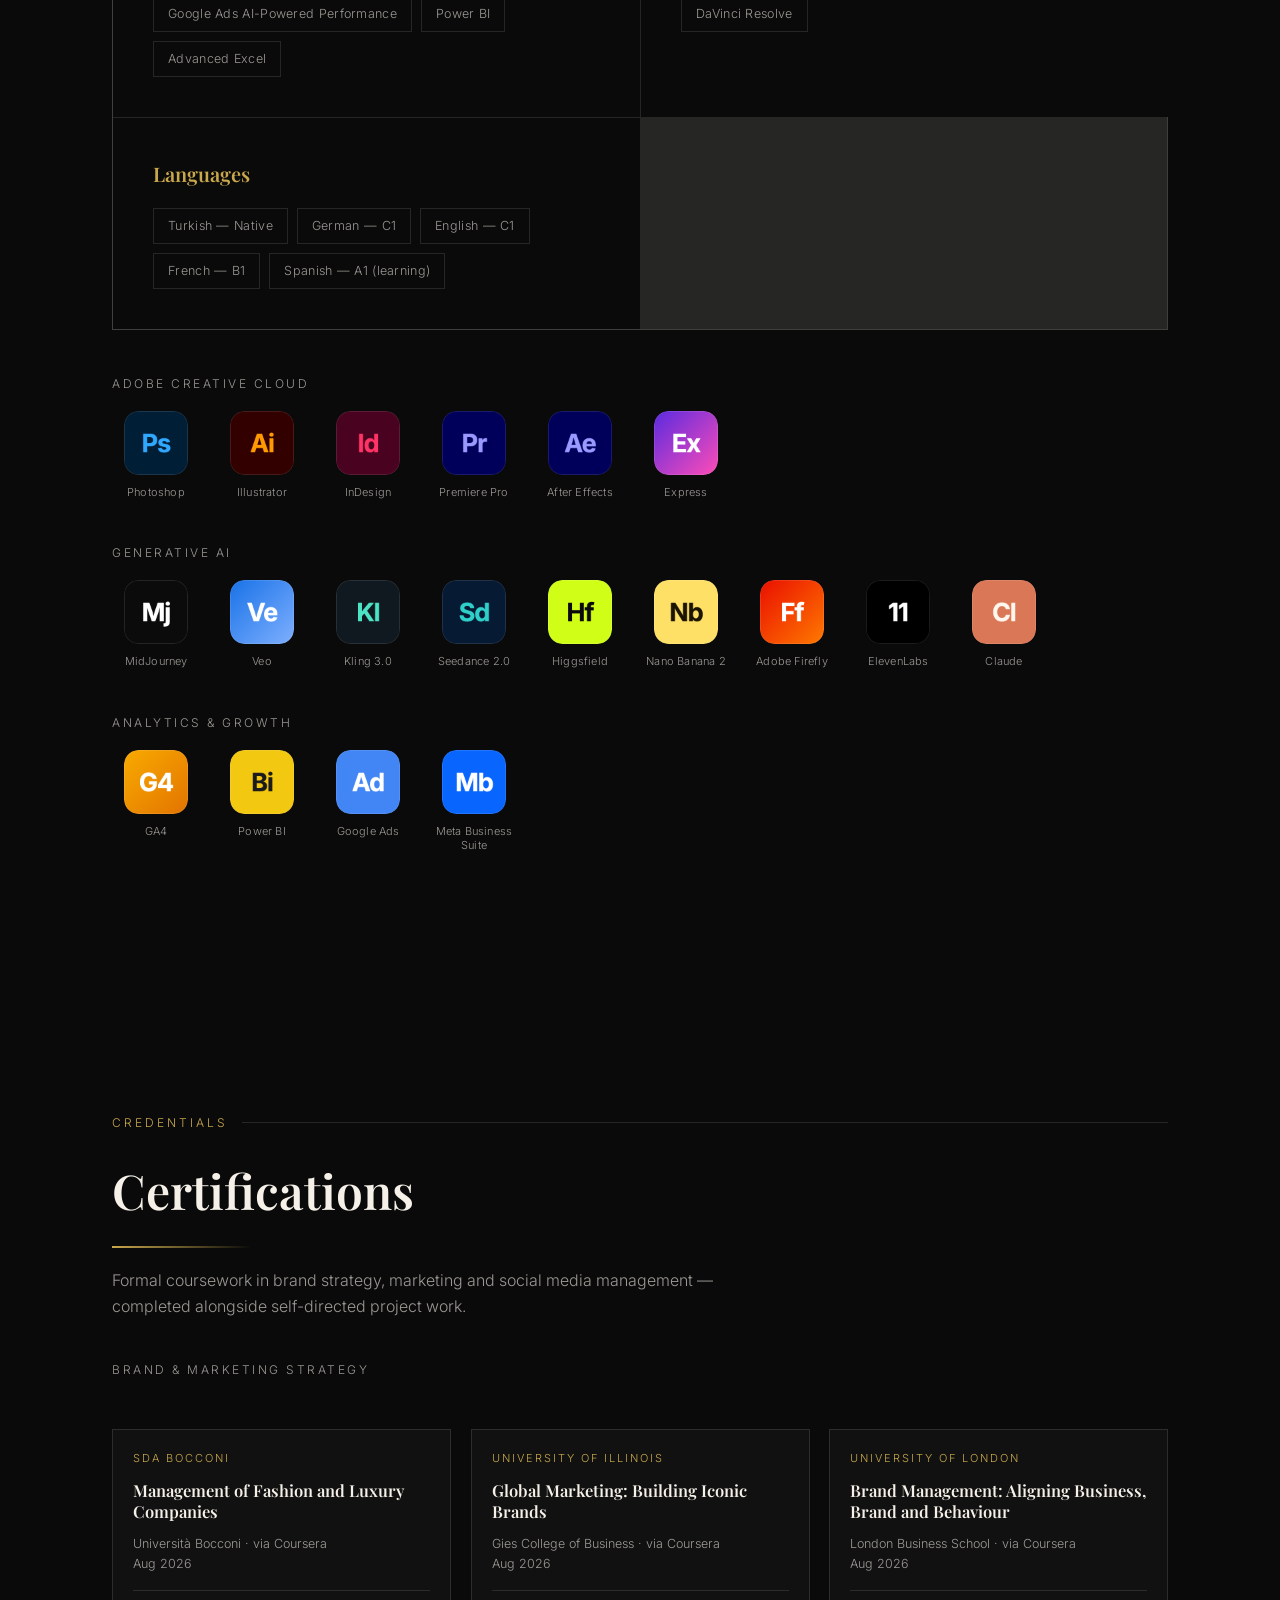
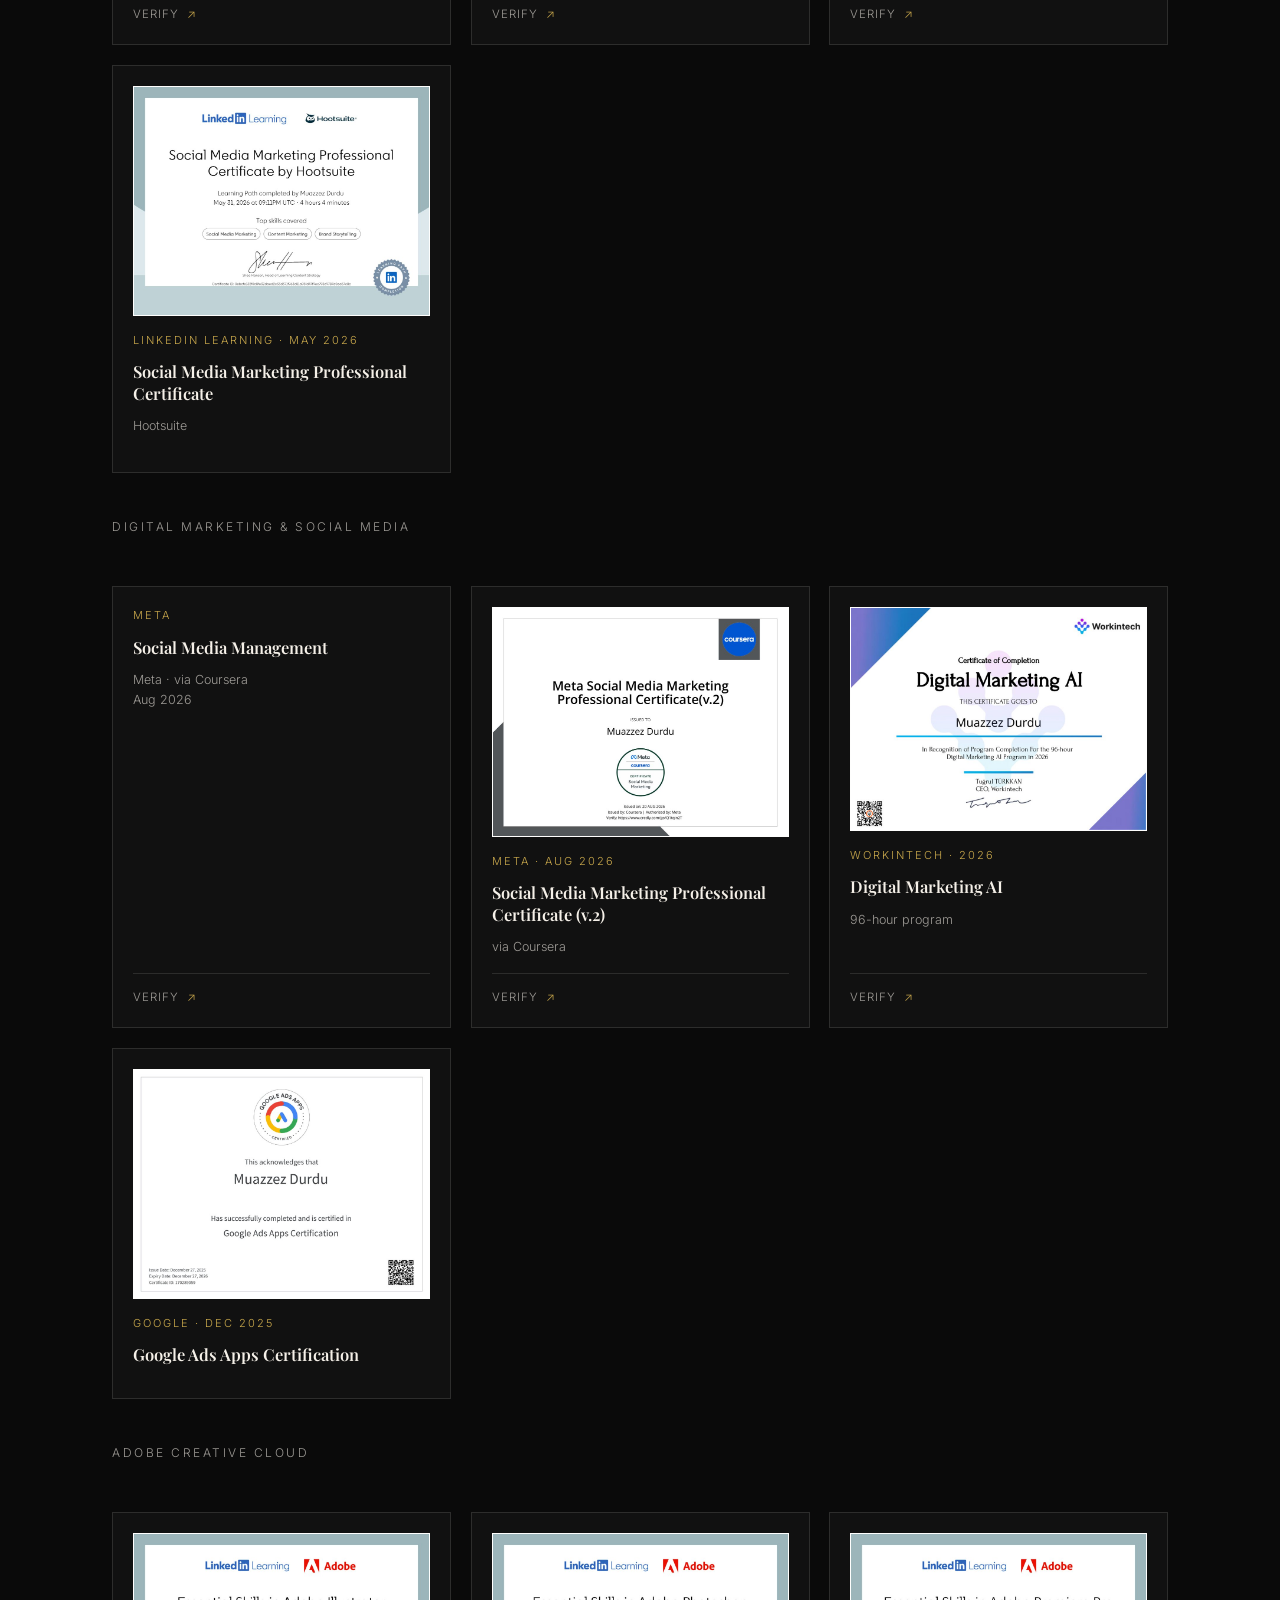
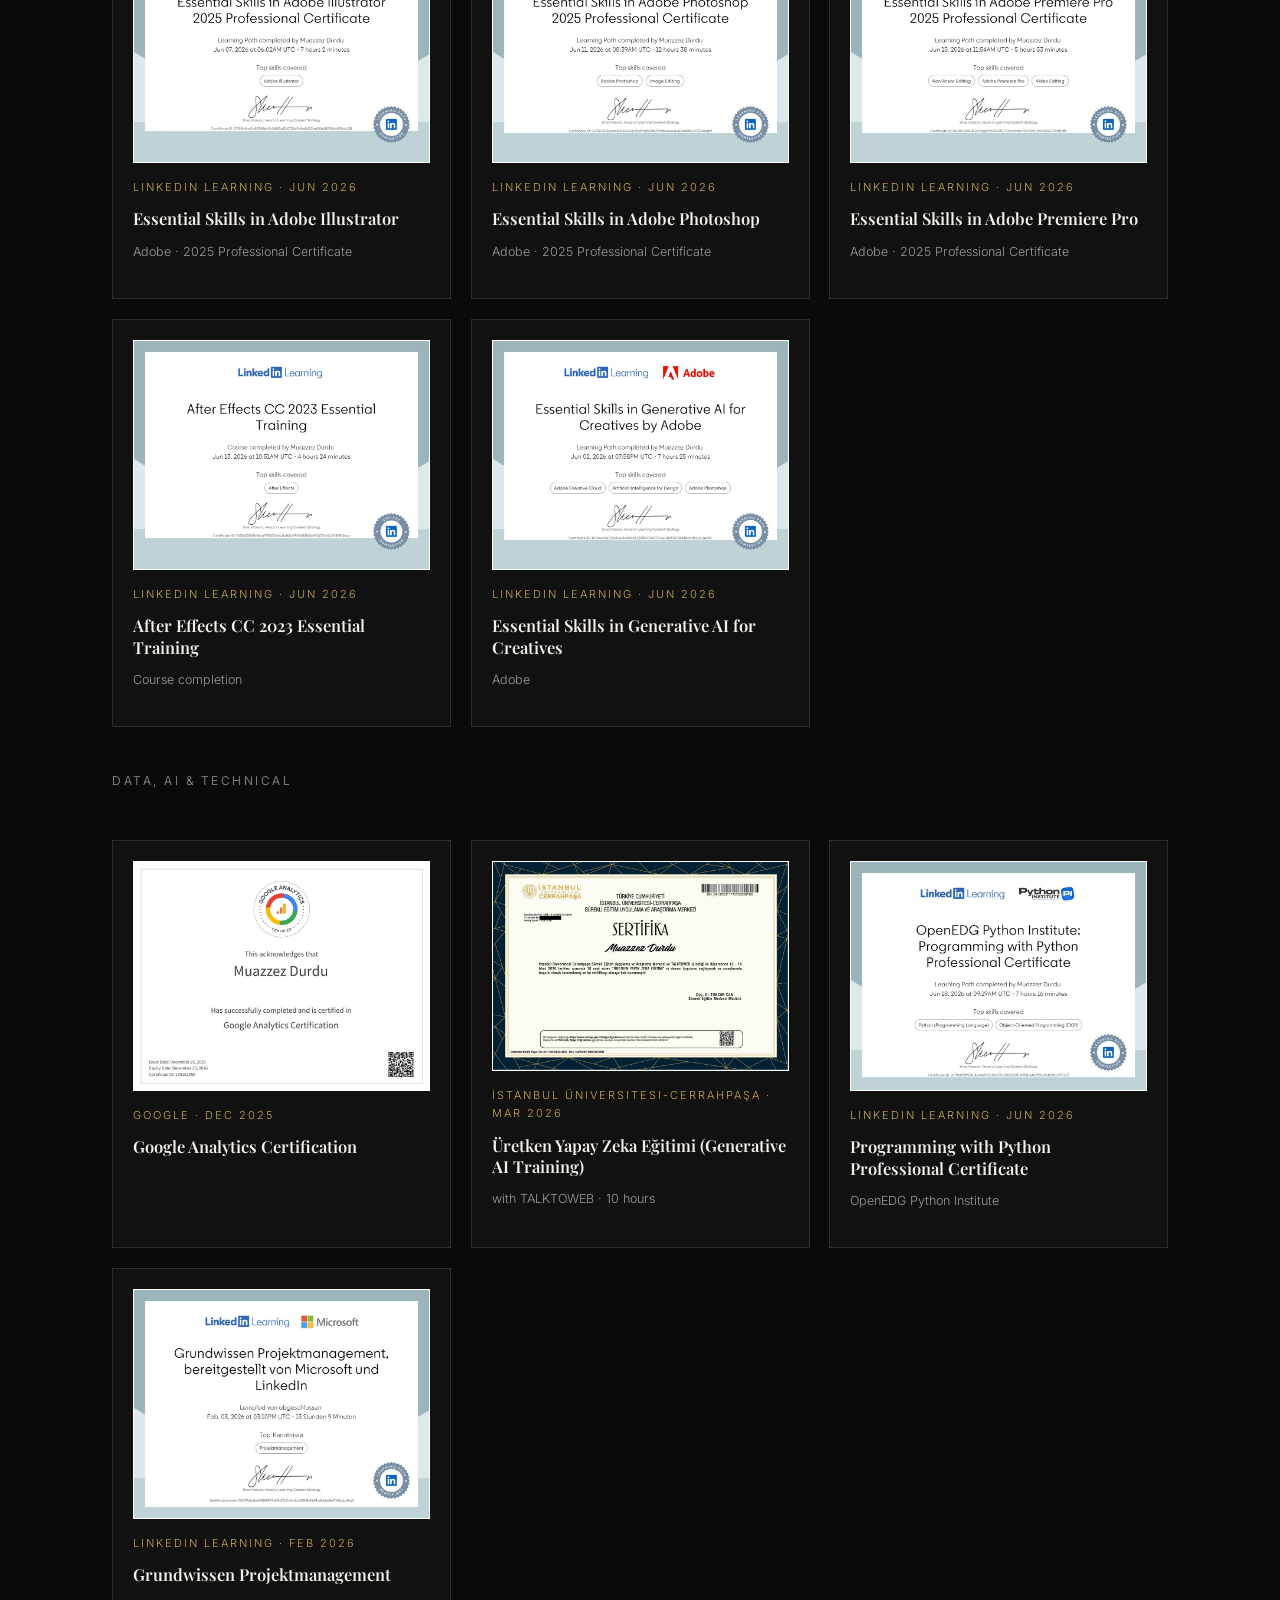
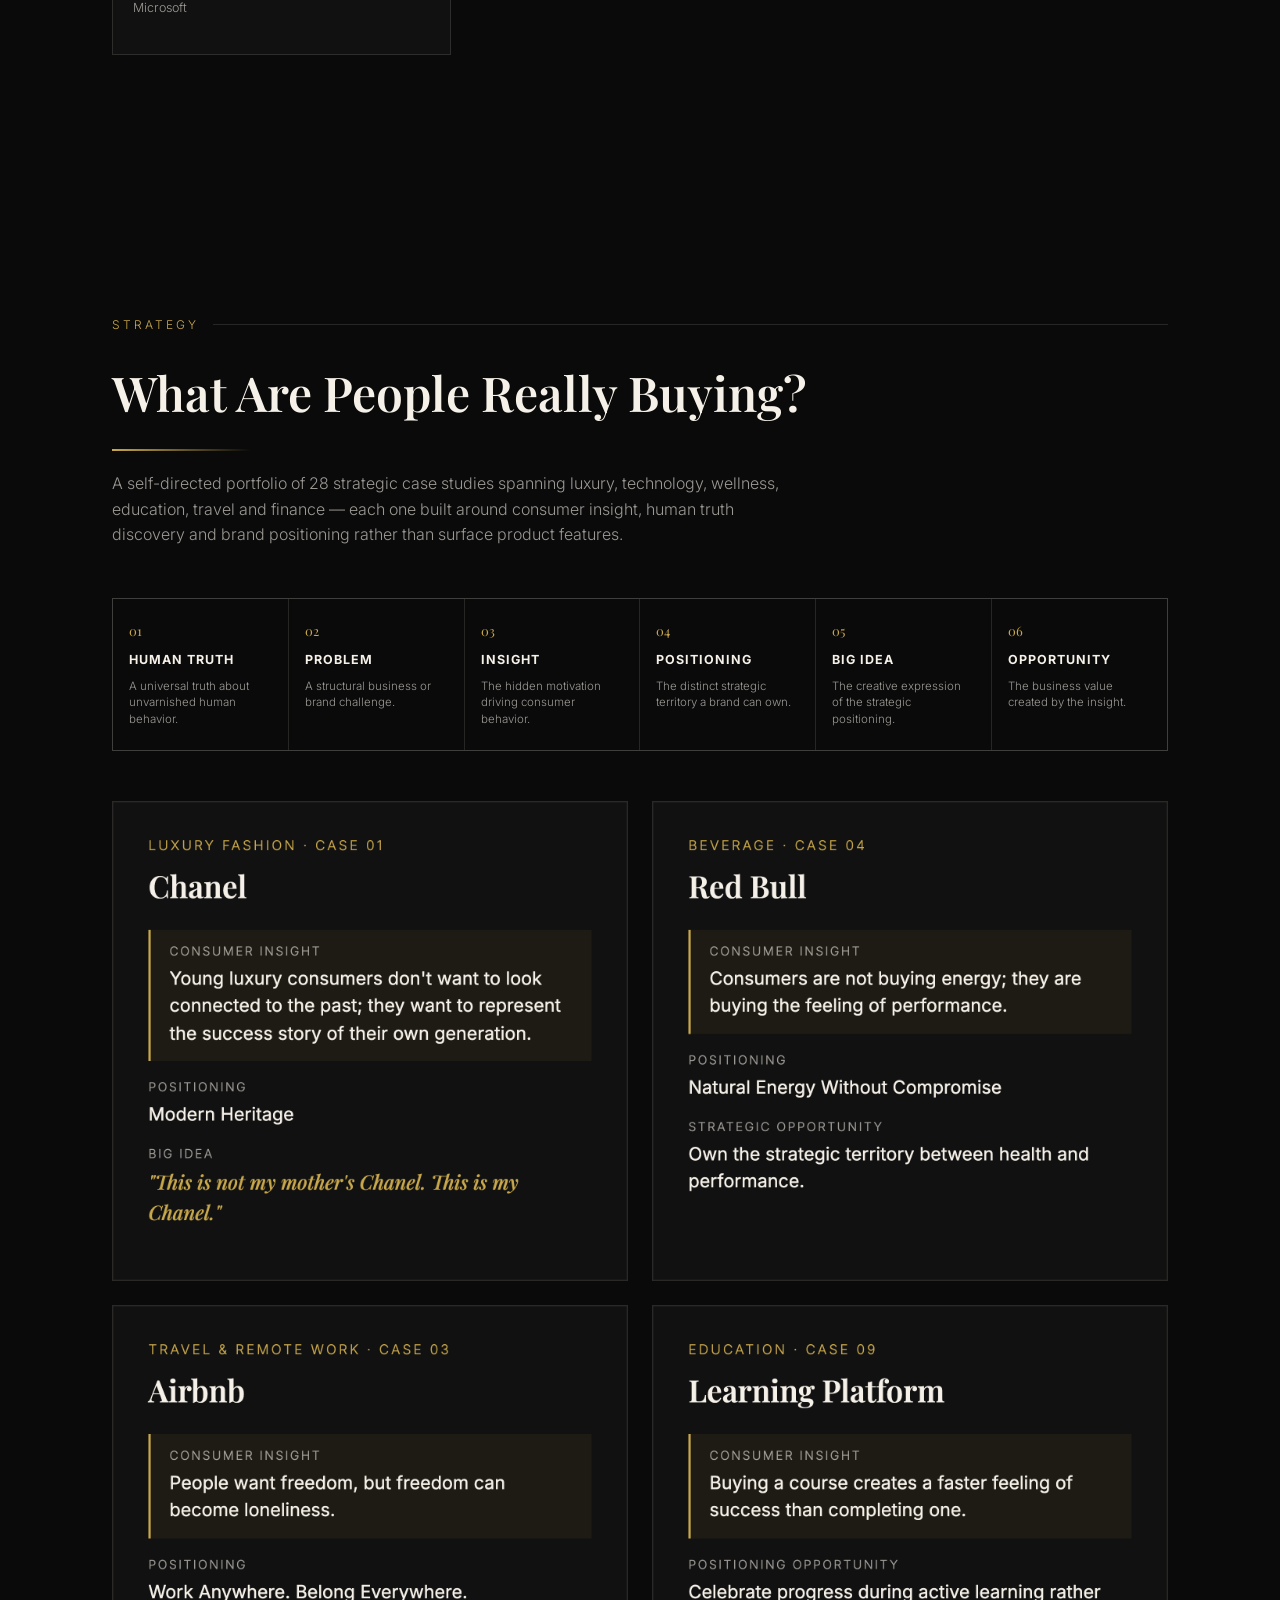
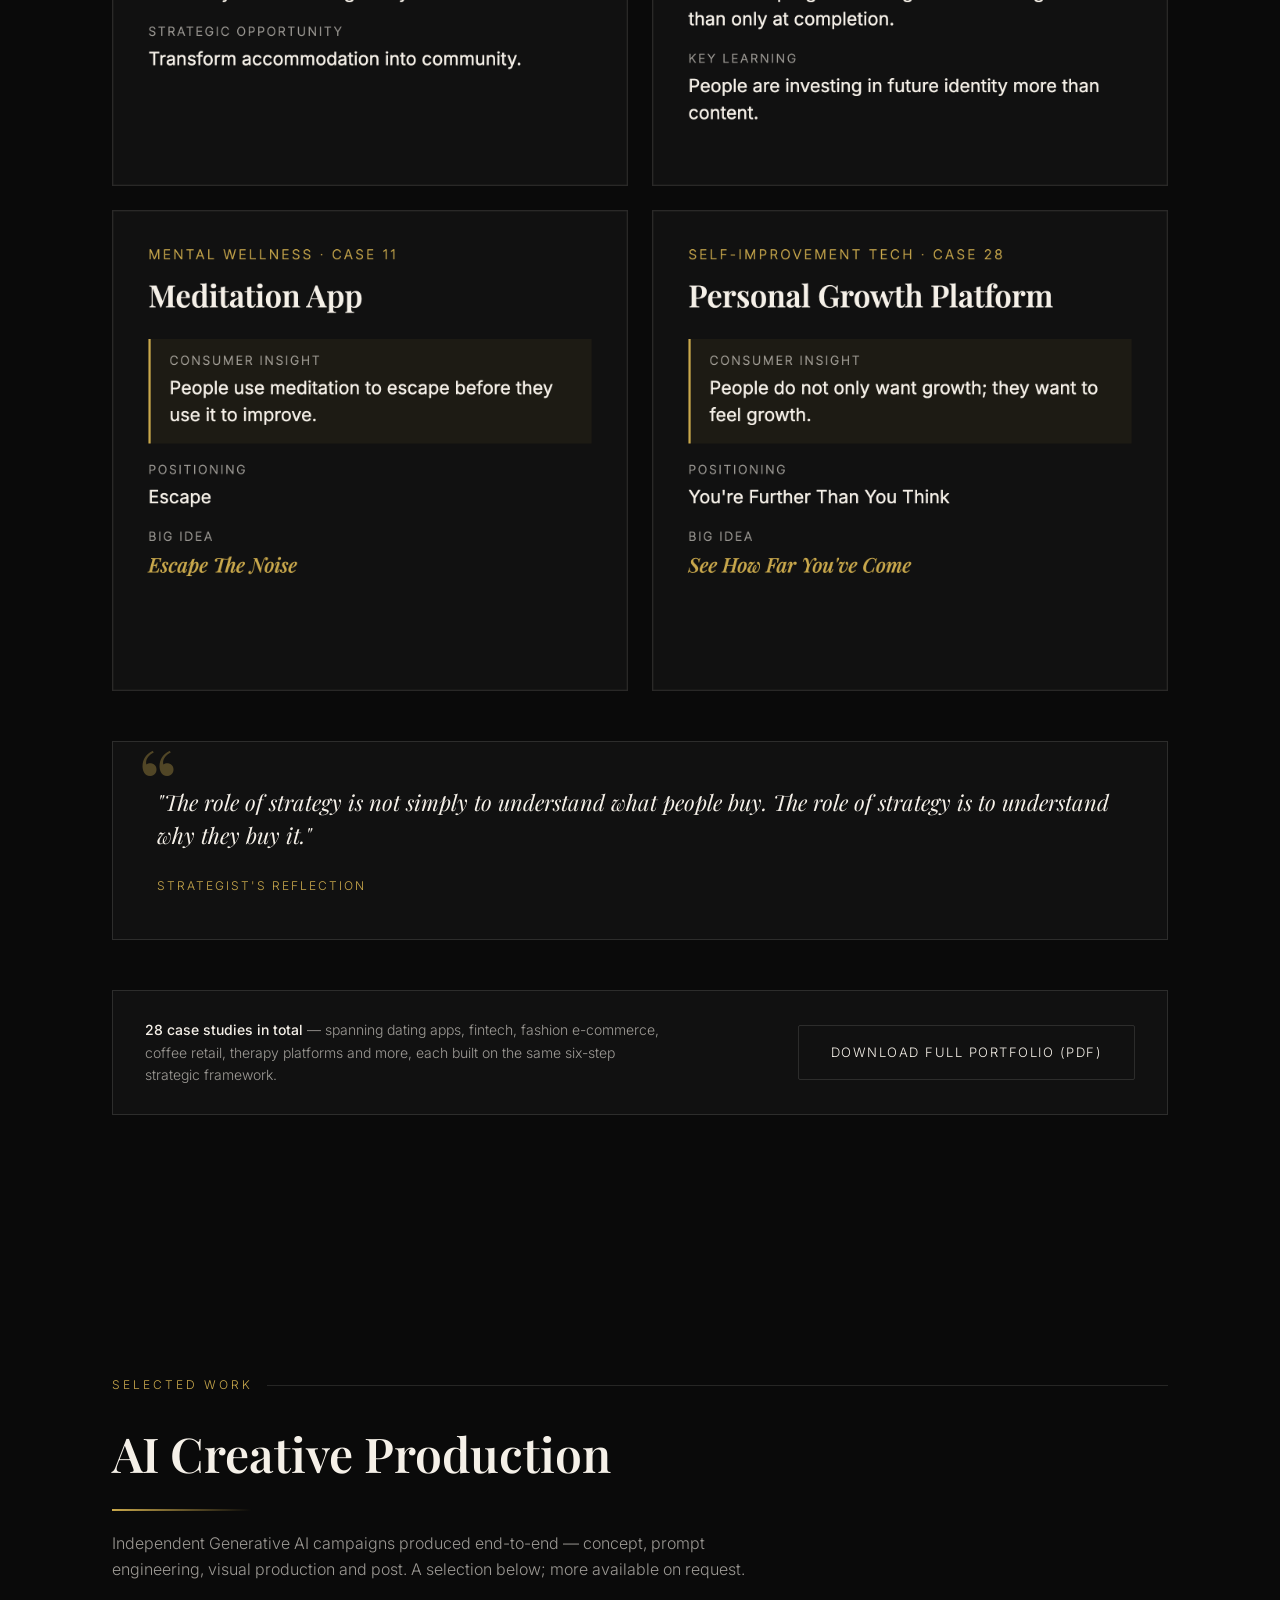
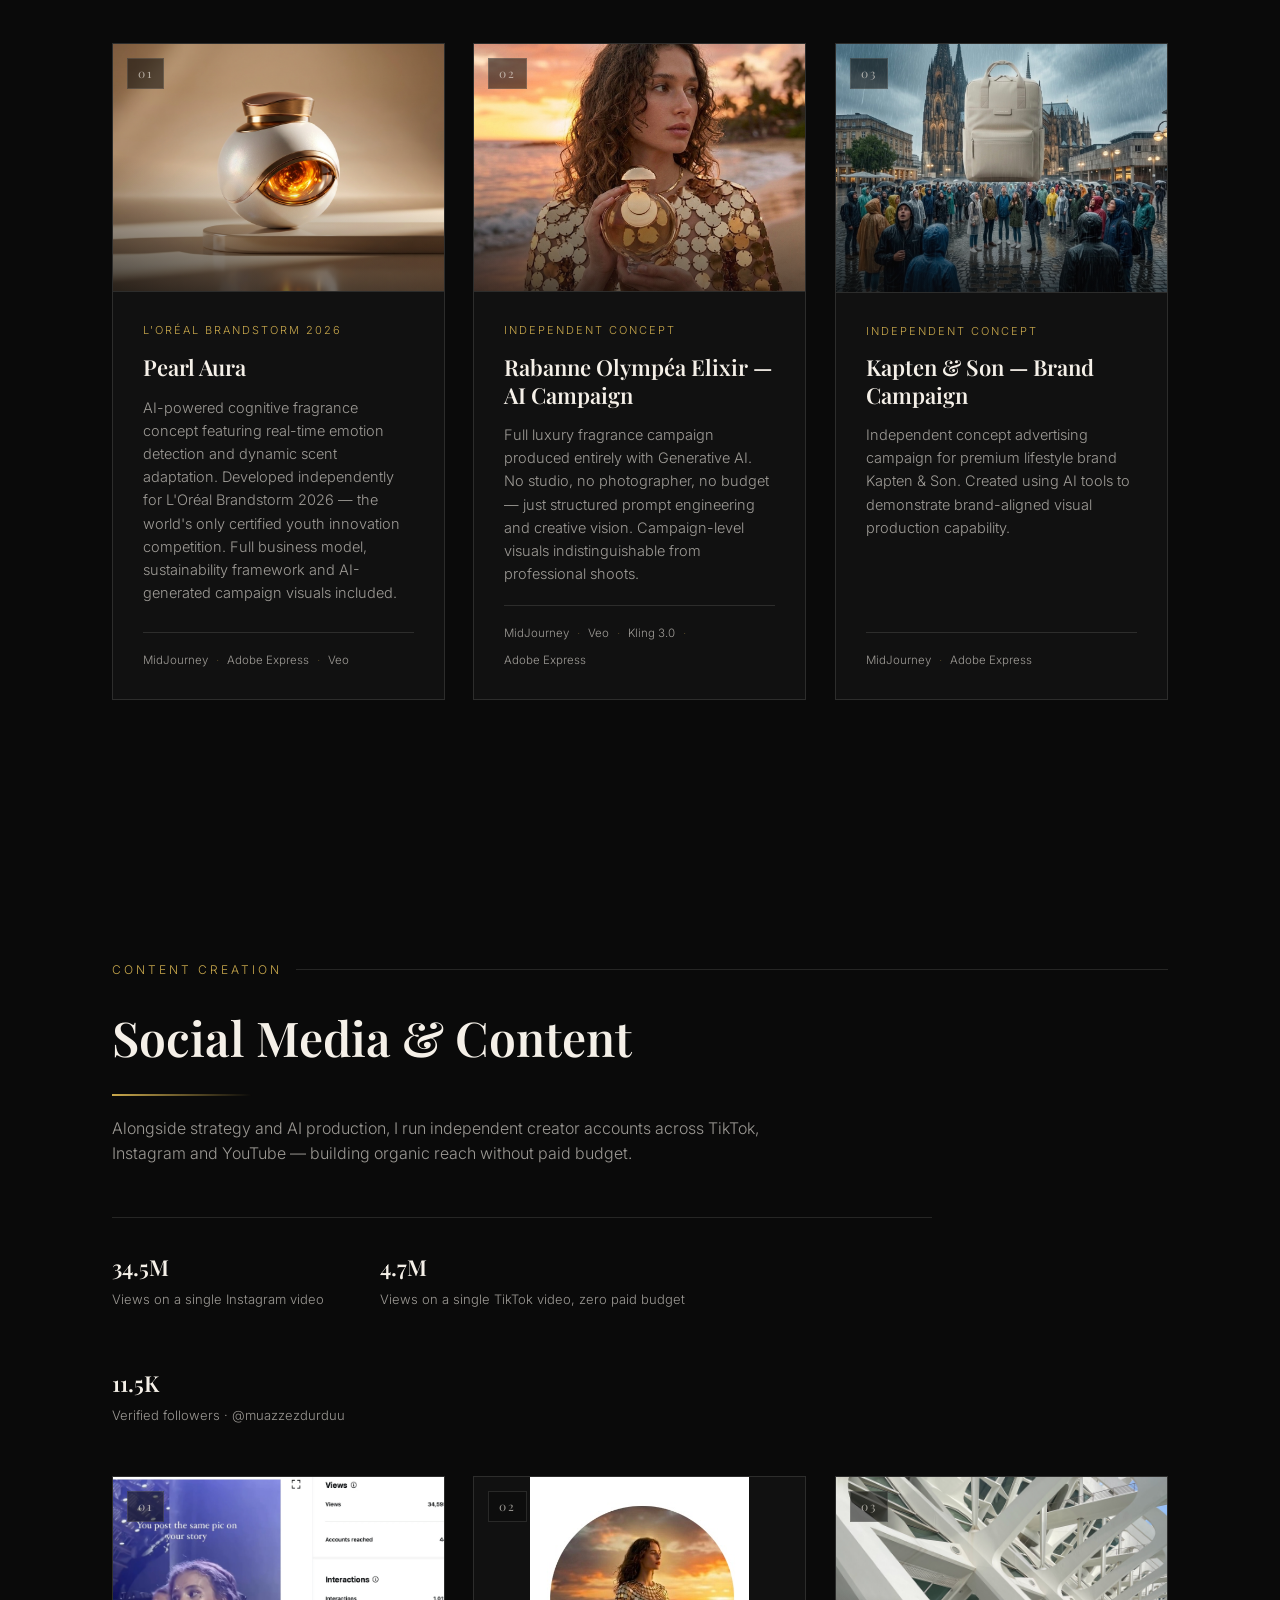
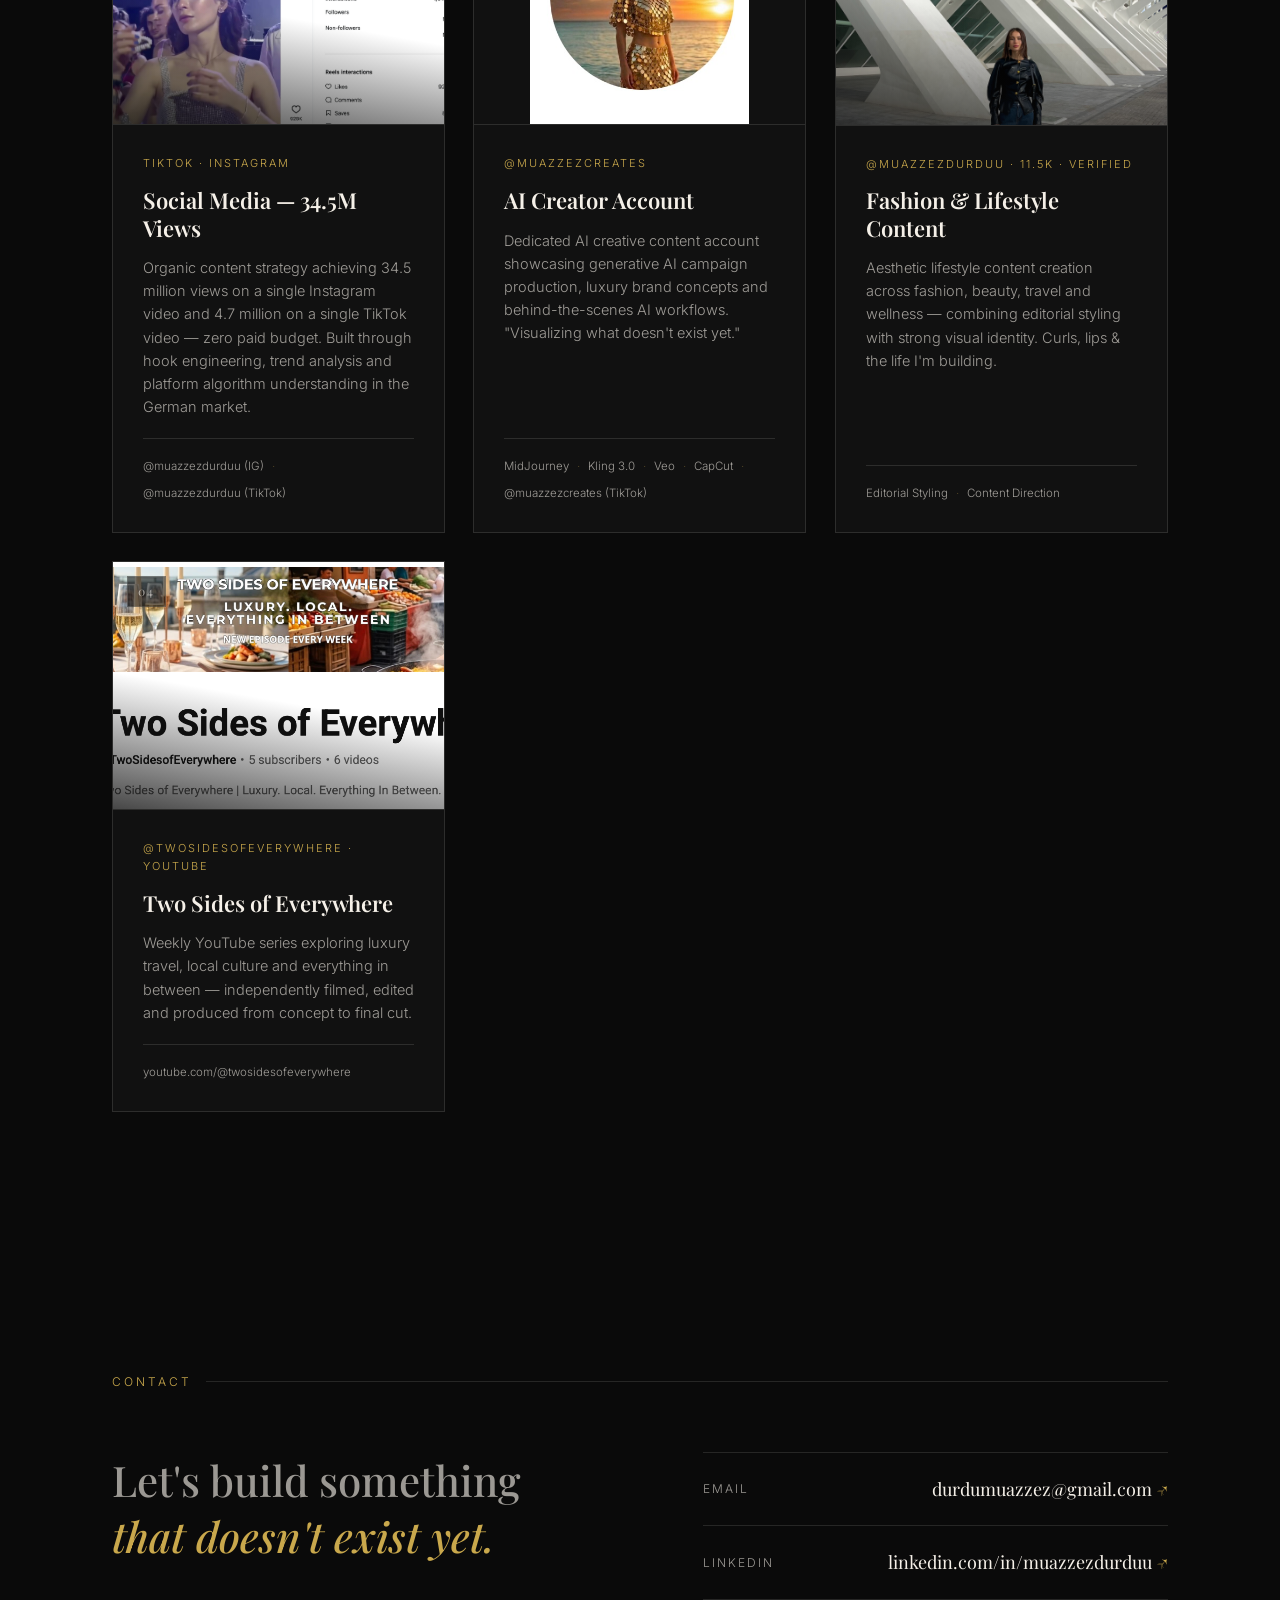
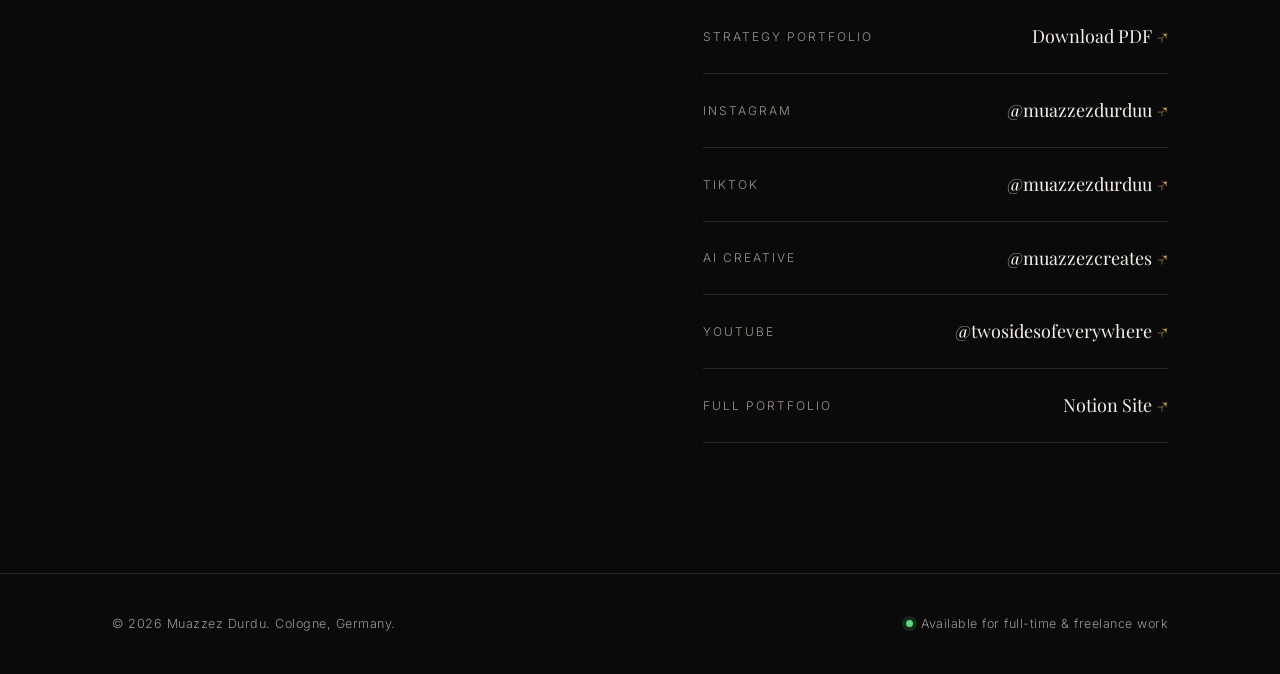
==== commit e824a1b0: "Add files via upload" ====
--- a/index.html
+++ b/index.html
@@ -921,7 +921,7 @@
           <div><strong>28</strong>Strategic brand case studies</div>
           <div><strong>6-Step</strong>Proprietary strategy framework</div>
           <div><strong>34.5M</strong>Social &amp; Content — views on a single Instagram video</div>
-          <div><strong>4</strong>Languages — DE·EN·TR·FR</div>
+          <div><strong>5</strong>Languages — DE·EN·TR·FR·ES</div>
         </div>
       </div>
 
@@ -945,20 +945,21 @@
           self-directed strategic case study work across luxury, technology, wellness,
           education, travel and finance.</p>
 
-          <p>I produce luxury-level visual and video content independently using
-          <strong>MidJourney, Veo, Kling 3.0</strong> and Adobe Creative Suite — and I back every
-          creative decision with GA4 and Power BI analytics.</p>
+          <p>I produce visual and video content independently using
+          <strong>MidJourney, Veo, Kling 3.0</strong> and Adobe Creative Suite — and I use
+          GA4 and Power BI to understand what works.</p>
 
           <p>Most recently I developed <strong>Pearl Aura</strong>, an AI-powered cognitive
-          fragrance concept presented at L'Oréal Brandstorm 2026.</p>
-
-          <p>Open to full-time roles, freelance projects and creative collaborations worldwide.</p>
+          fragrance concept for L'Oréal Brandstorm 2026.</p>
+
+          <p>Open to full-time roles, freelance projects and creative collaborations in Germany and across Europe.</p>
 
           <div class="langs">
             <div class="lang-pill">Turkish <b>Native</b></div>
             <div class="lang-pill">German <b>C1</b></div>
             <div class="lang-pill">English <b>C1</b></div>
             <div class="lang-pill">French <b>B1</b></div>
+            <div class="lang-pill">Spanish <b>A1 · learning</b></div>
           </div>
         </div>
 
@@ -1062,6 +1063,7 @@
             <span class="tag">German — C1</span>
             <span class="tag">English — C1</span>
             <span class="tag">French — B1</span>
+            <span class="tag">Spanish — A1 (learning)</span>
           </div>
         </div>
       </div>
@@ -1341,7 +1343,7 @@
             <div class="project-tag-row">L'Oréal Brandstorm 2026</div>
             <h3>Pearl Aura</h3>
             <p>AI-powered cognitive fragrance concept featuring real-time emotion detection
-            and dynamic scent adaptation. Developed independently and presented at L'Oréal
+            and dynamic scent adaptation. Developed independently for L'Oréal
             Brandstorm 2026 — the world's only certified youth innovation competition. Full
             business model, sustainability framework and AI-generated campaign visuals included.</p>
             <div class="project-tools">
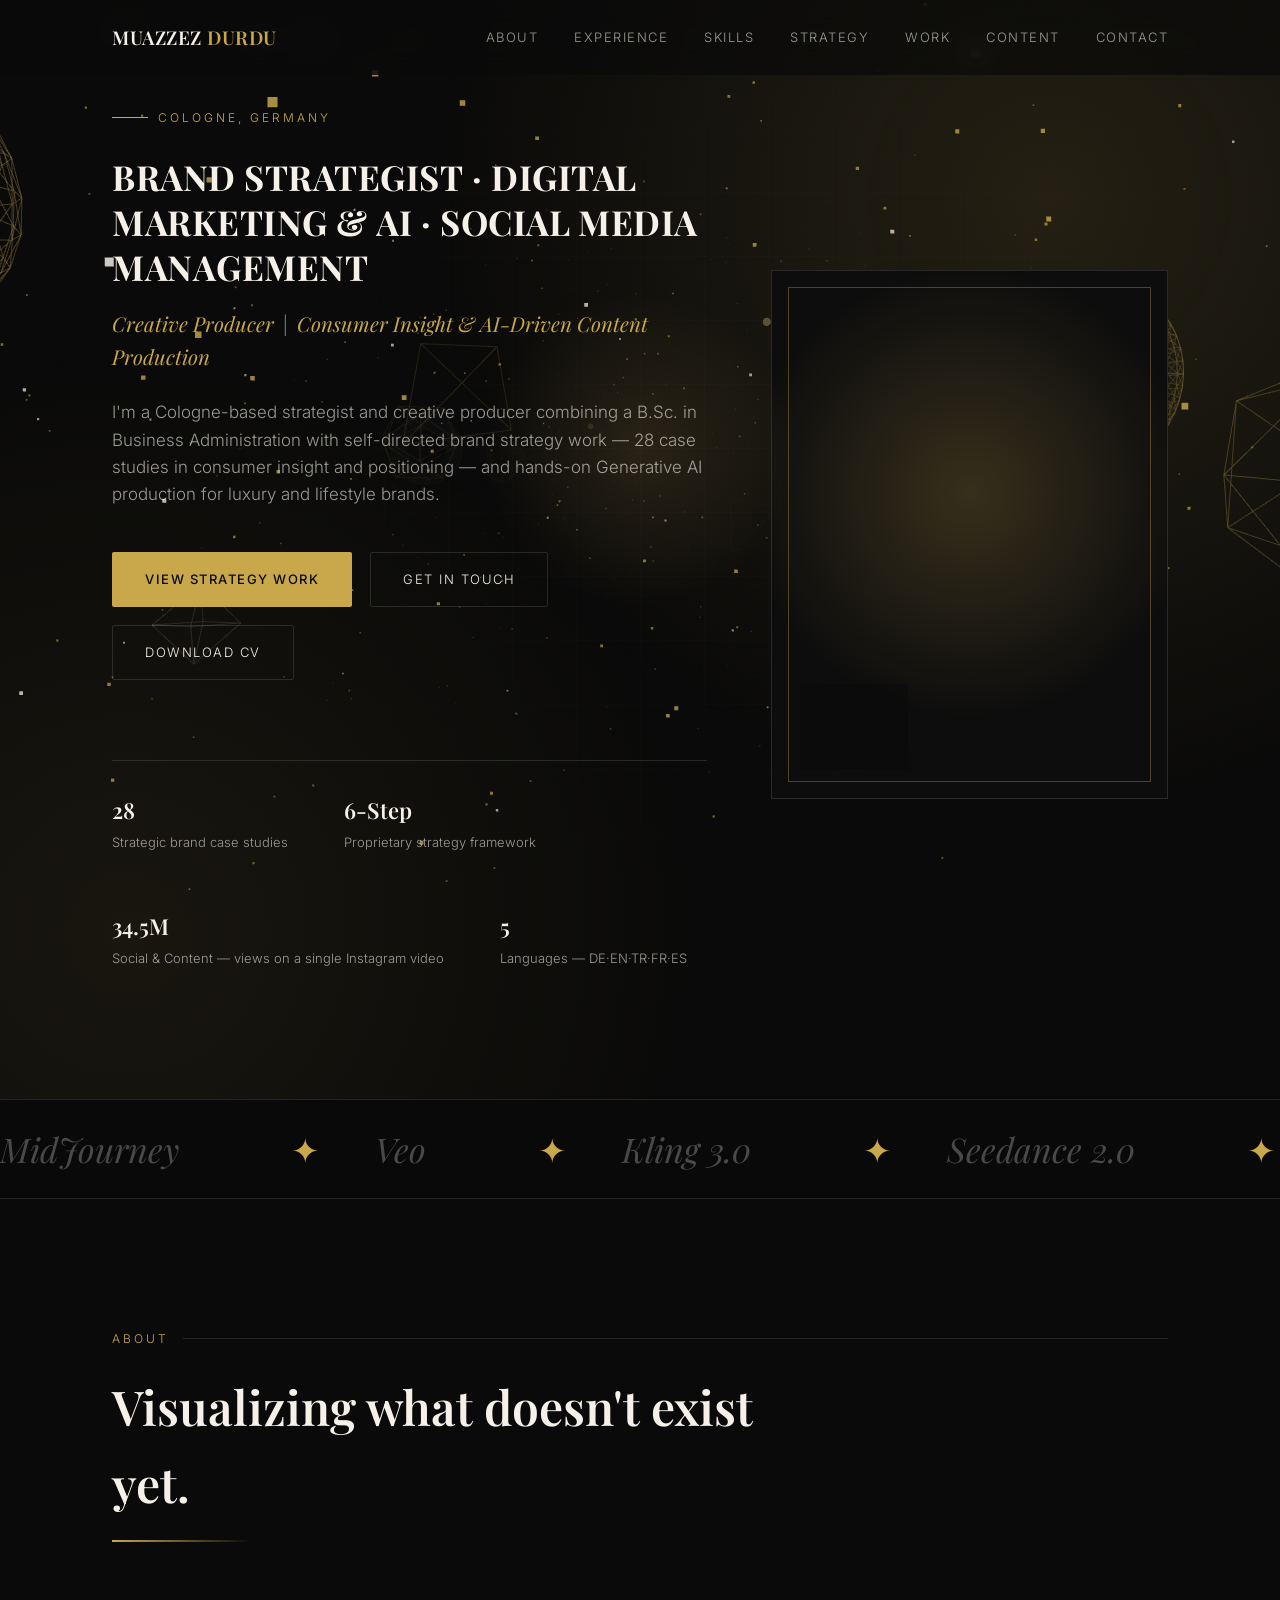
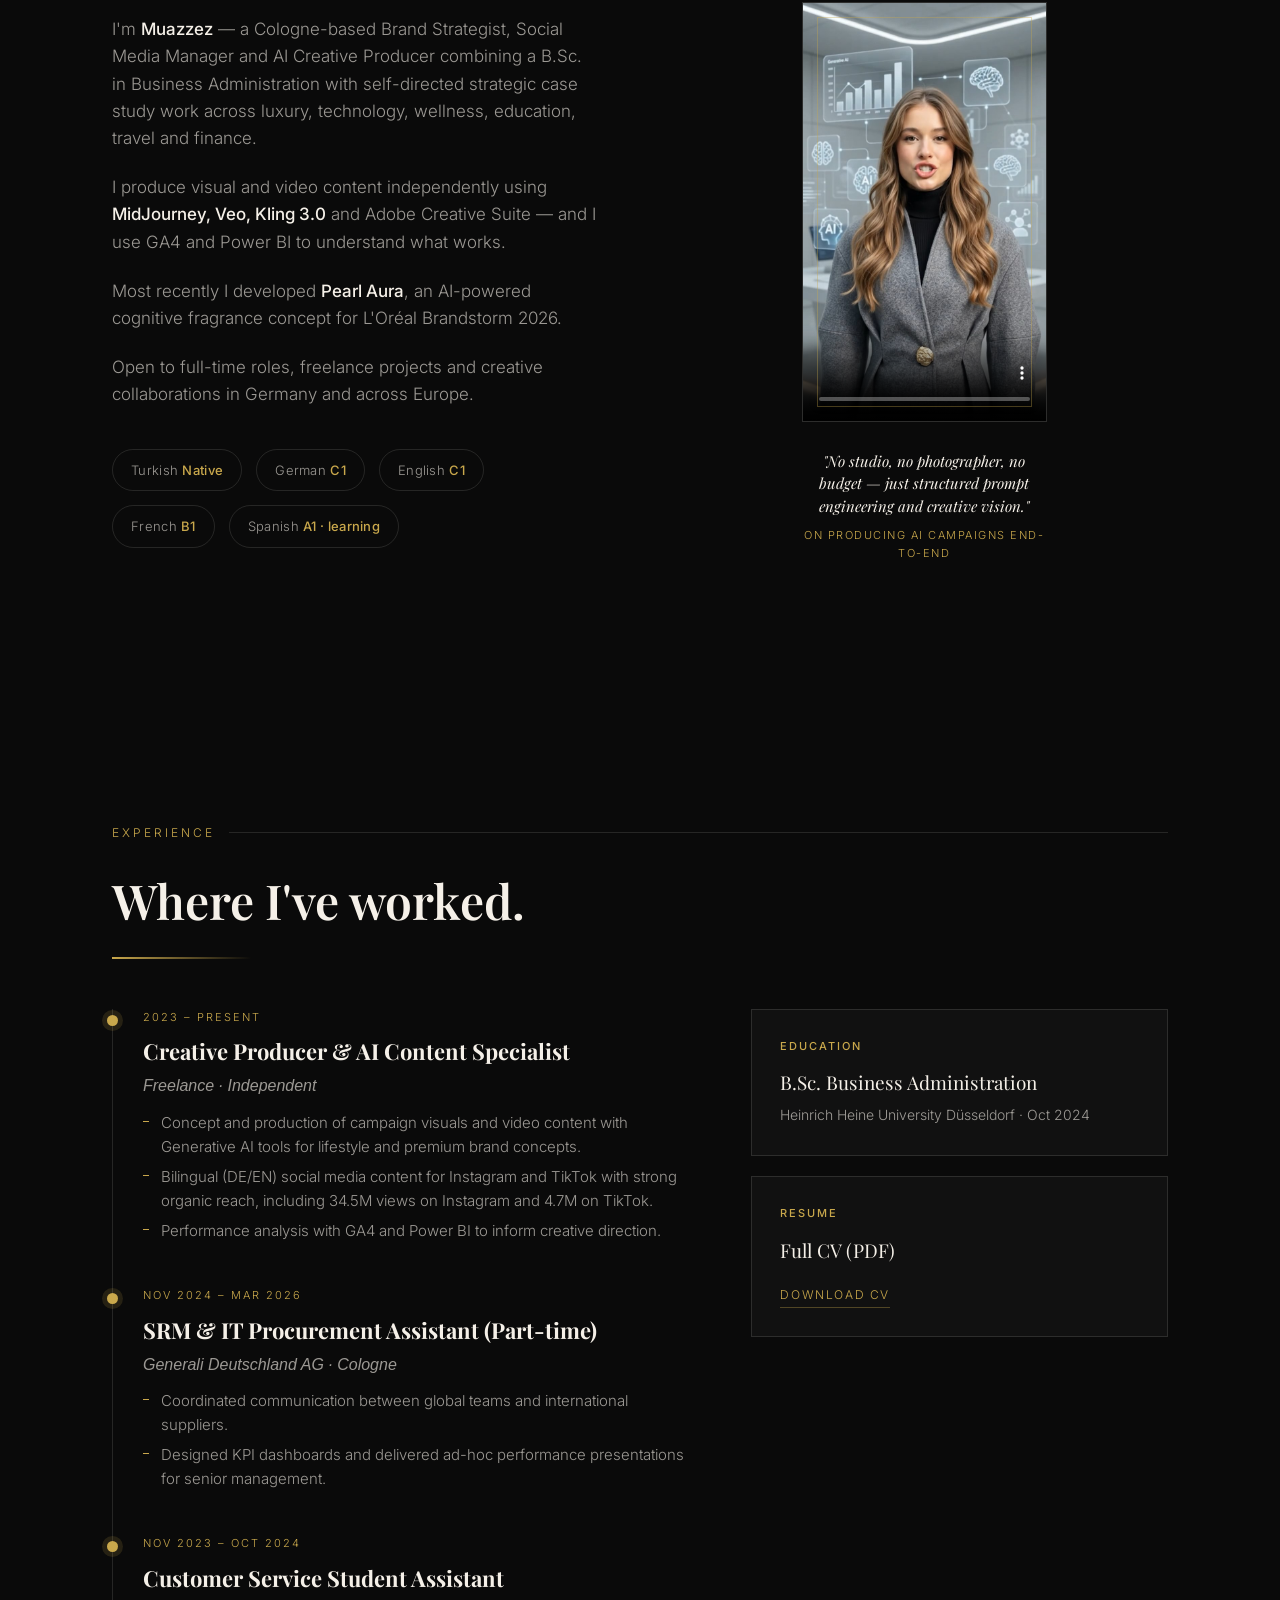
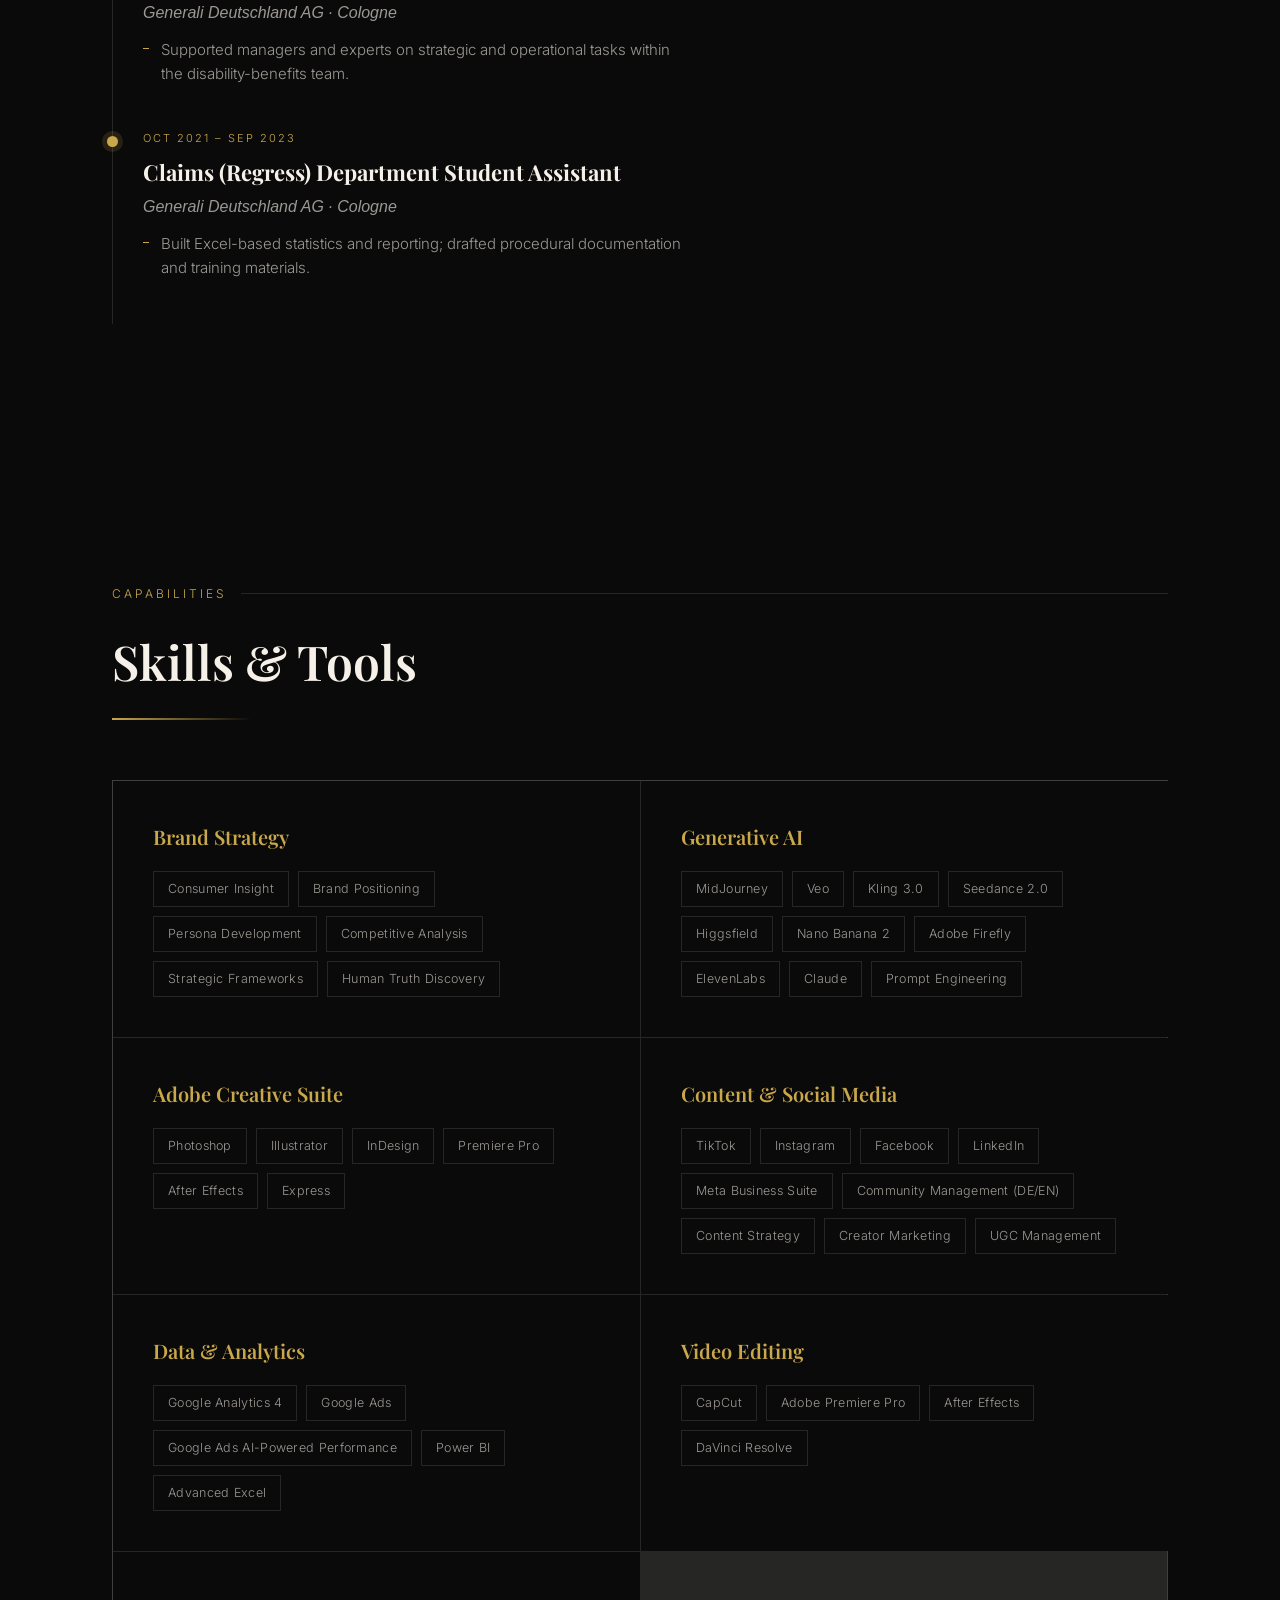
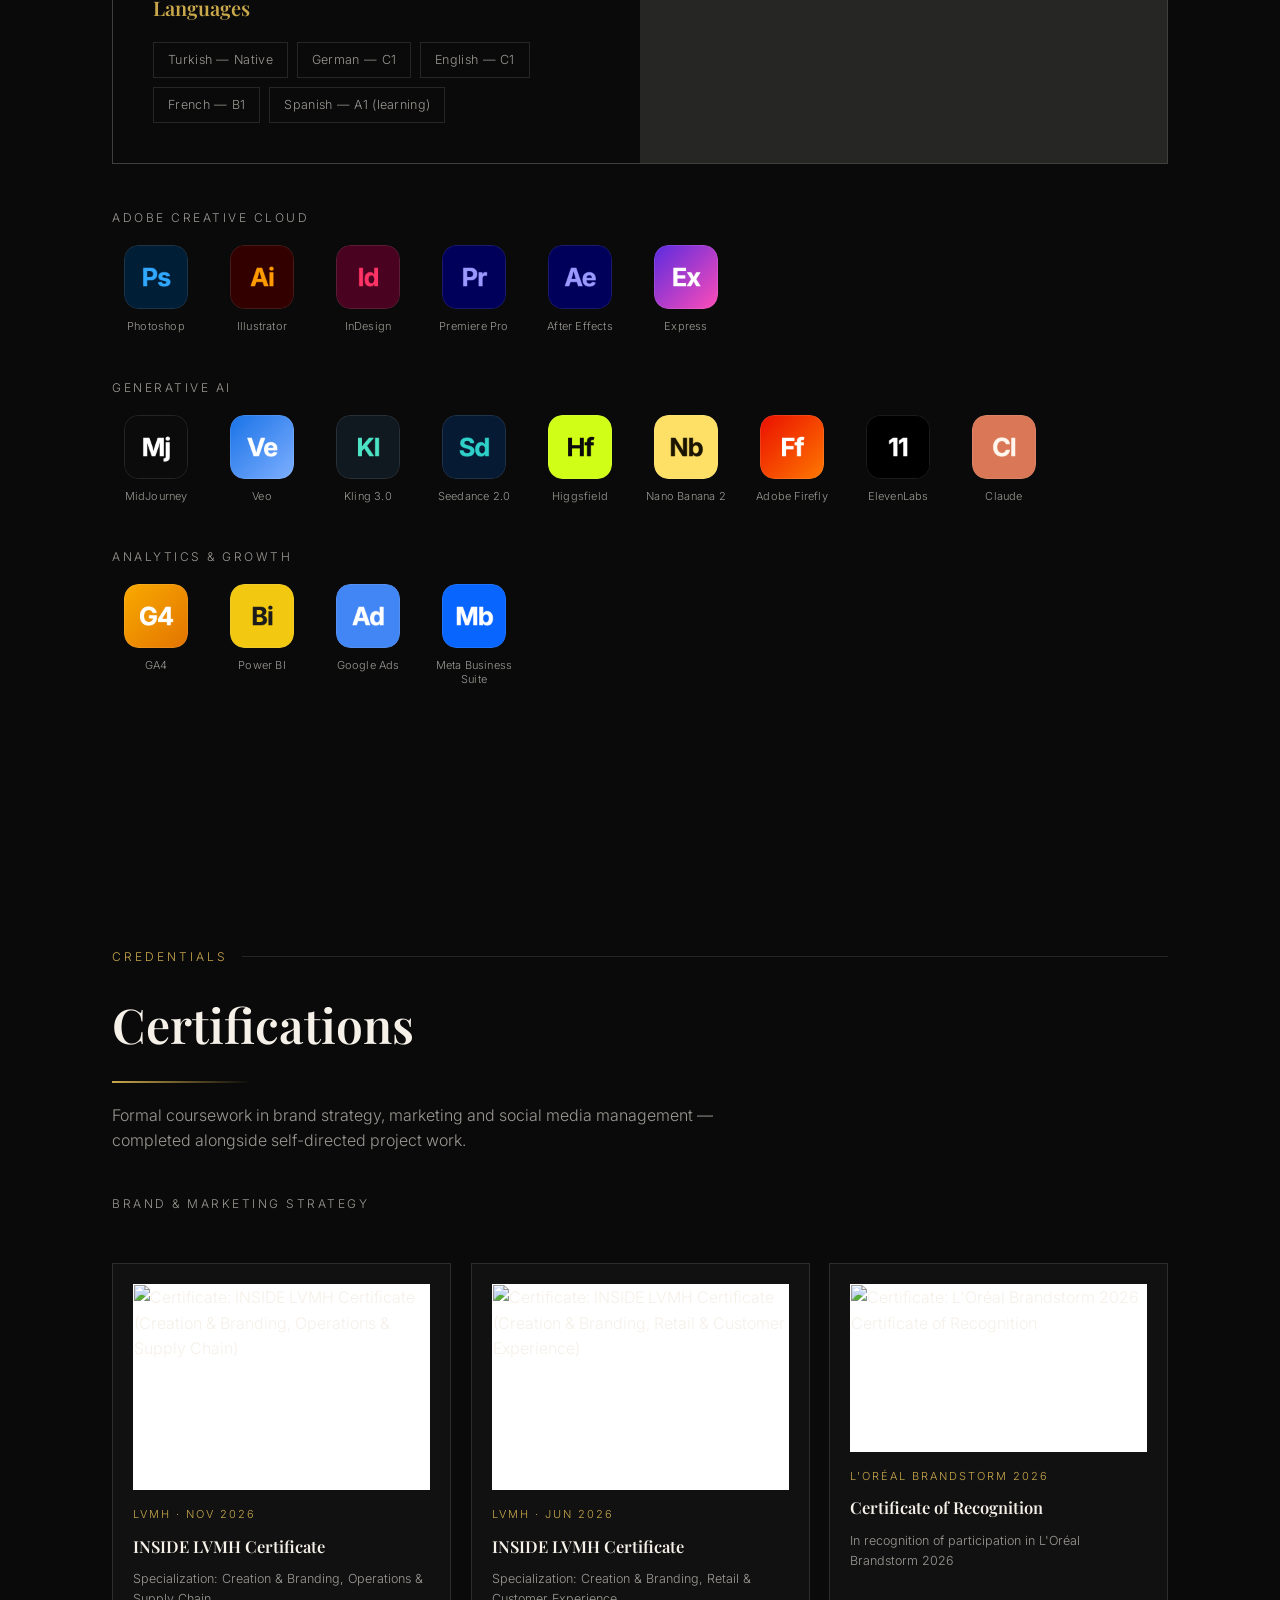
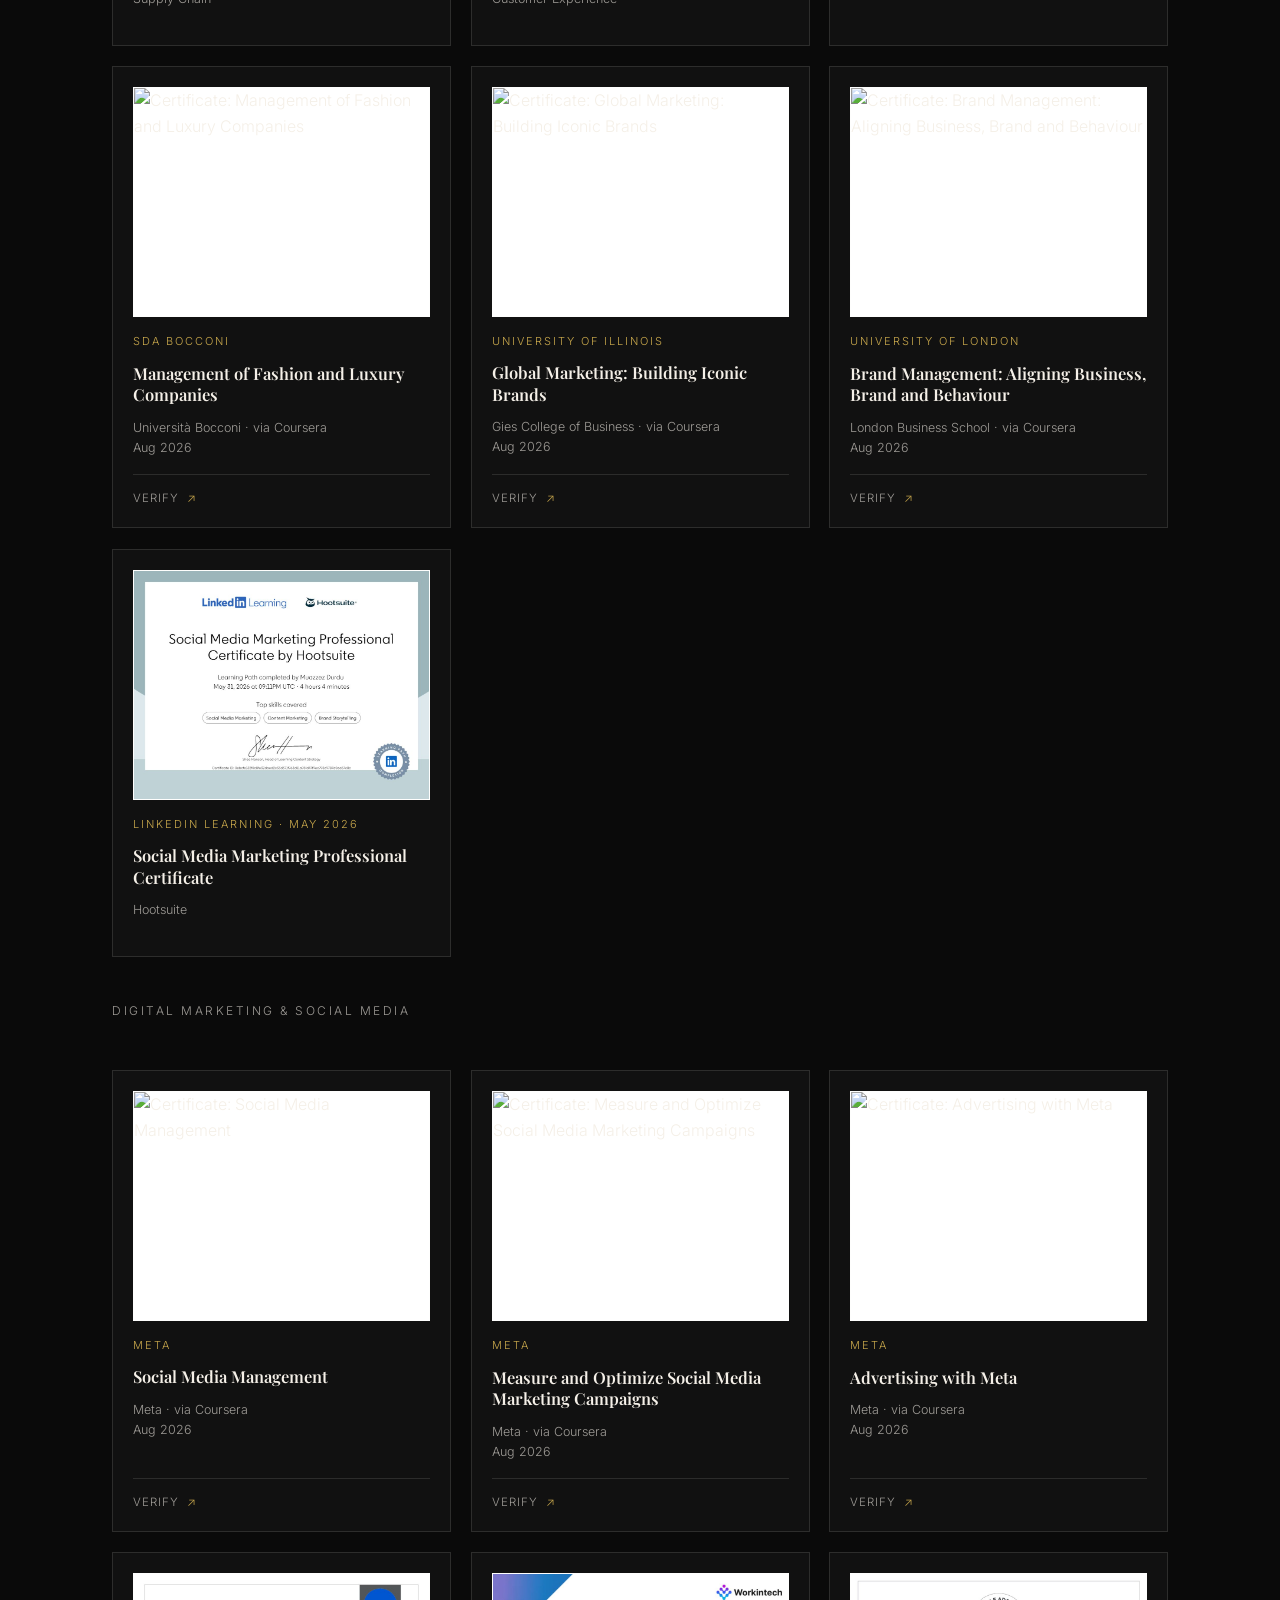
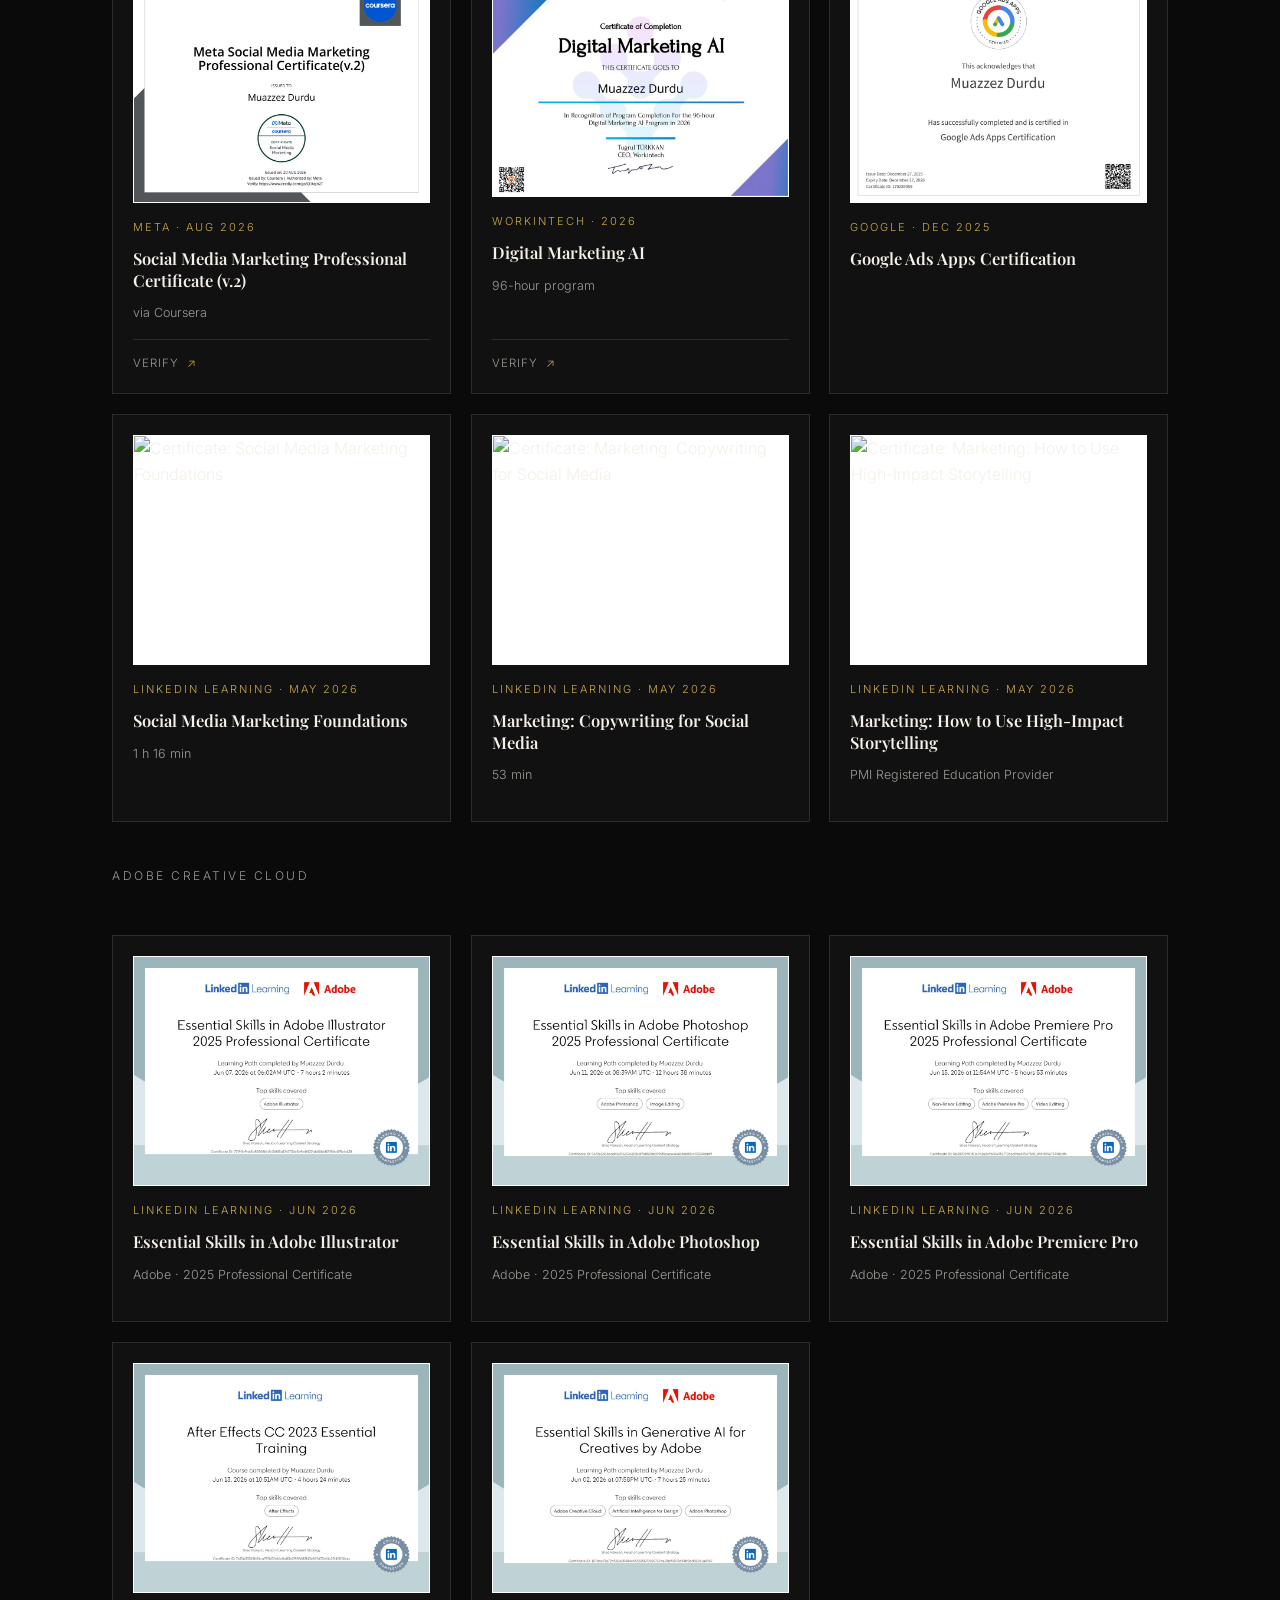
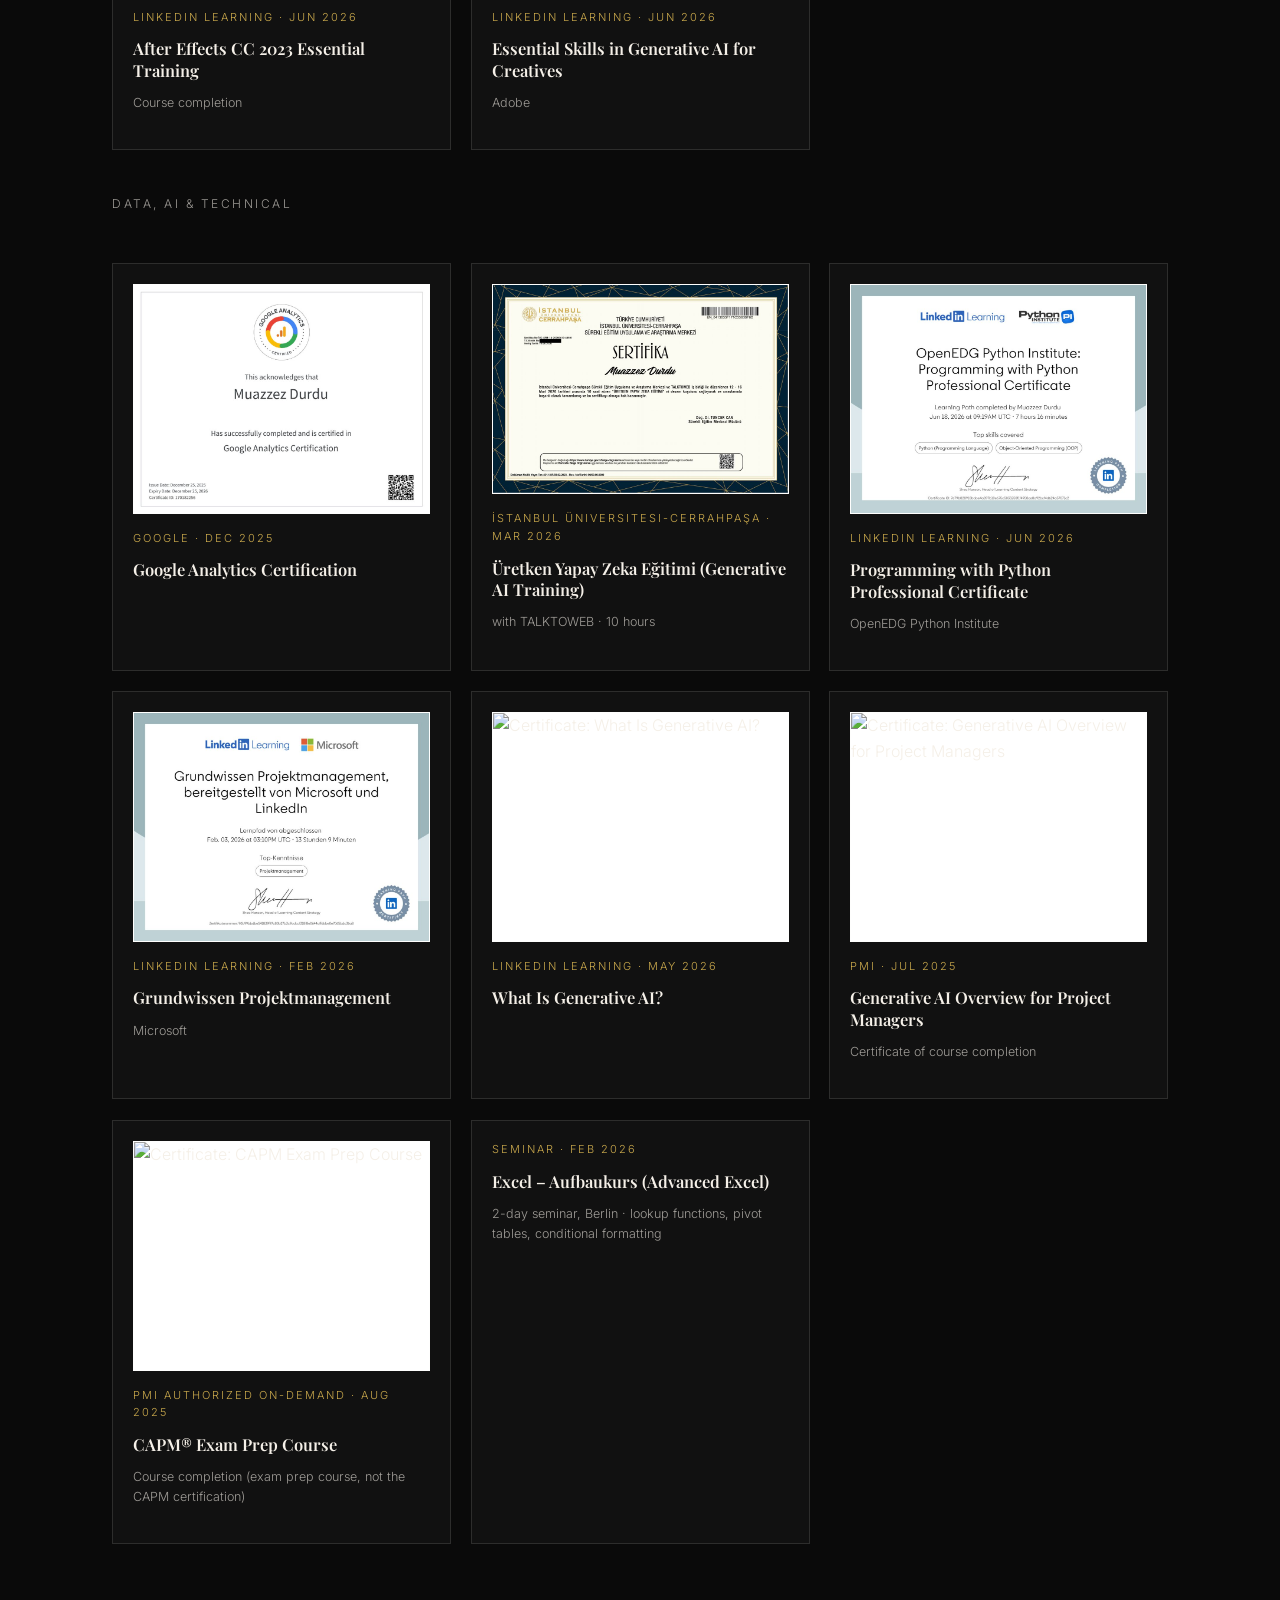
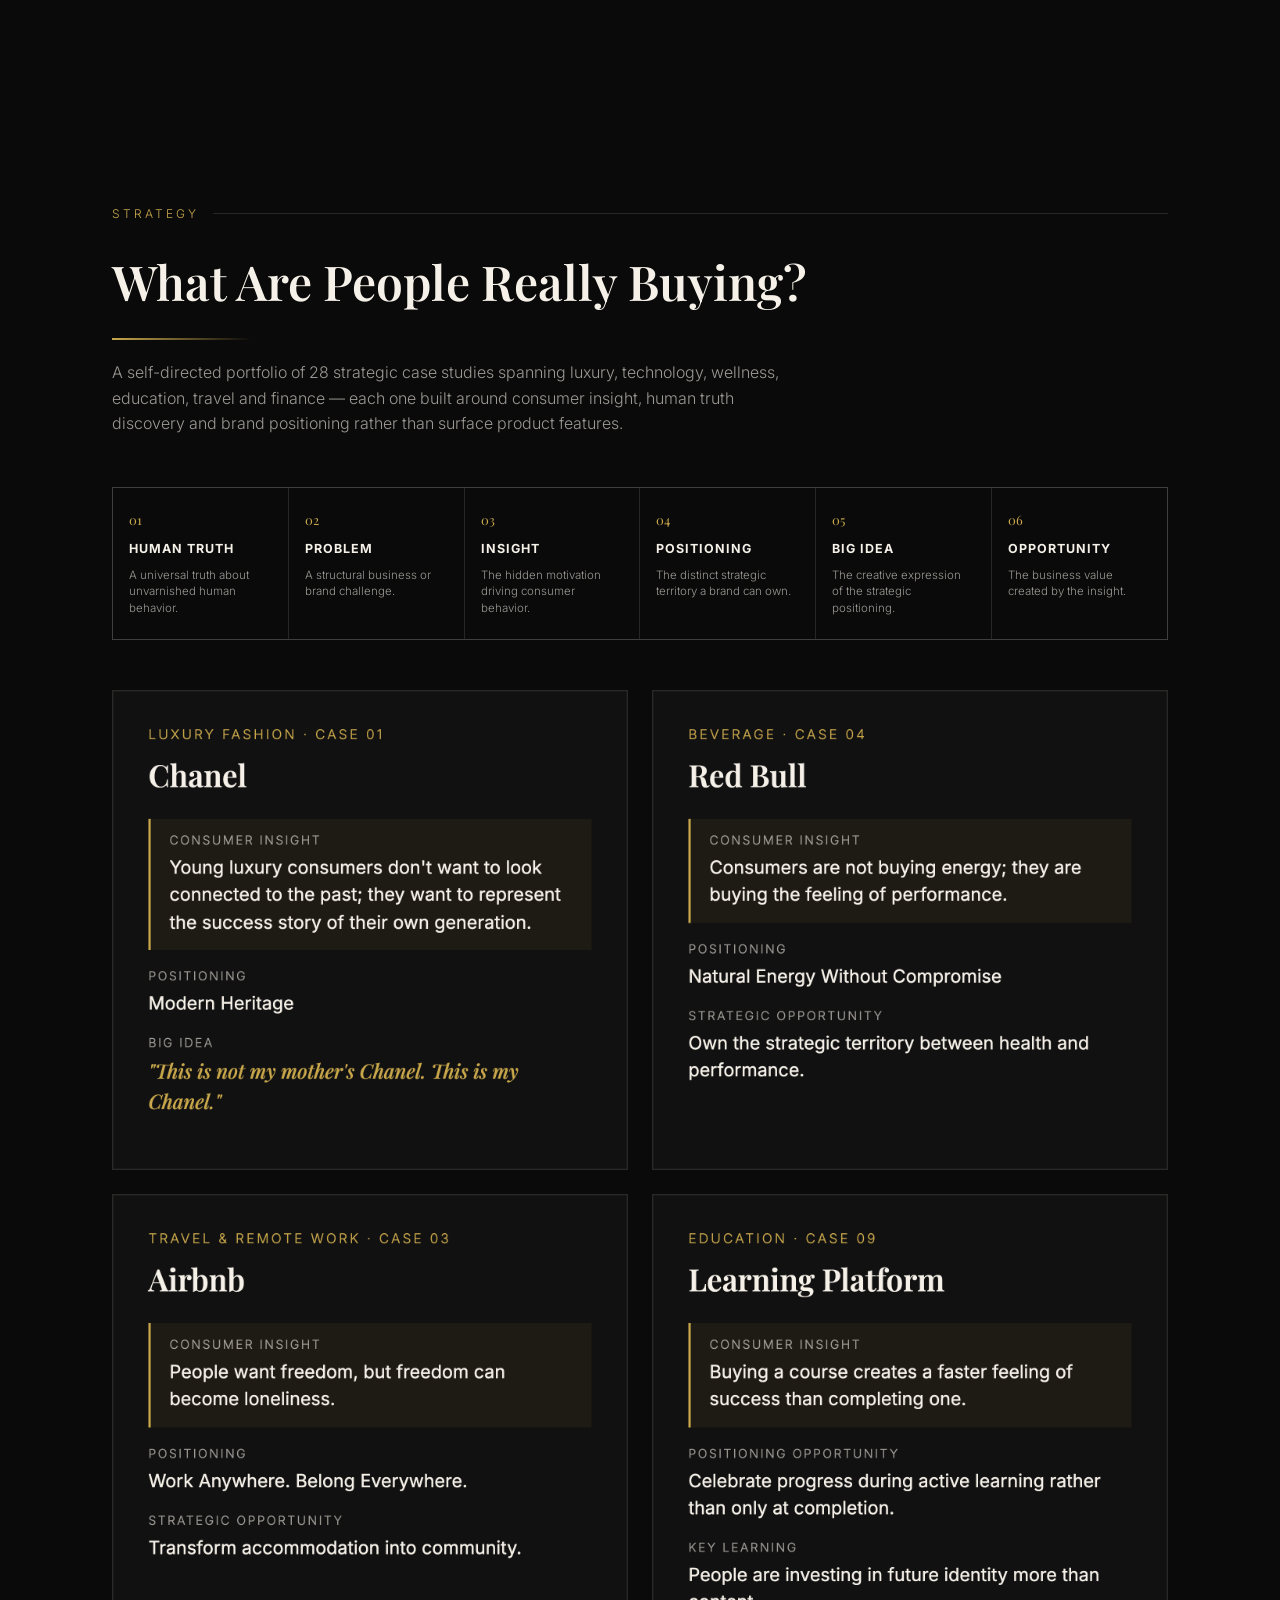
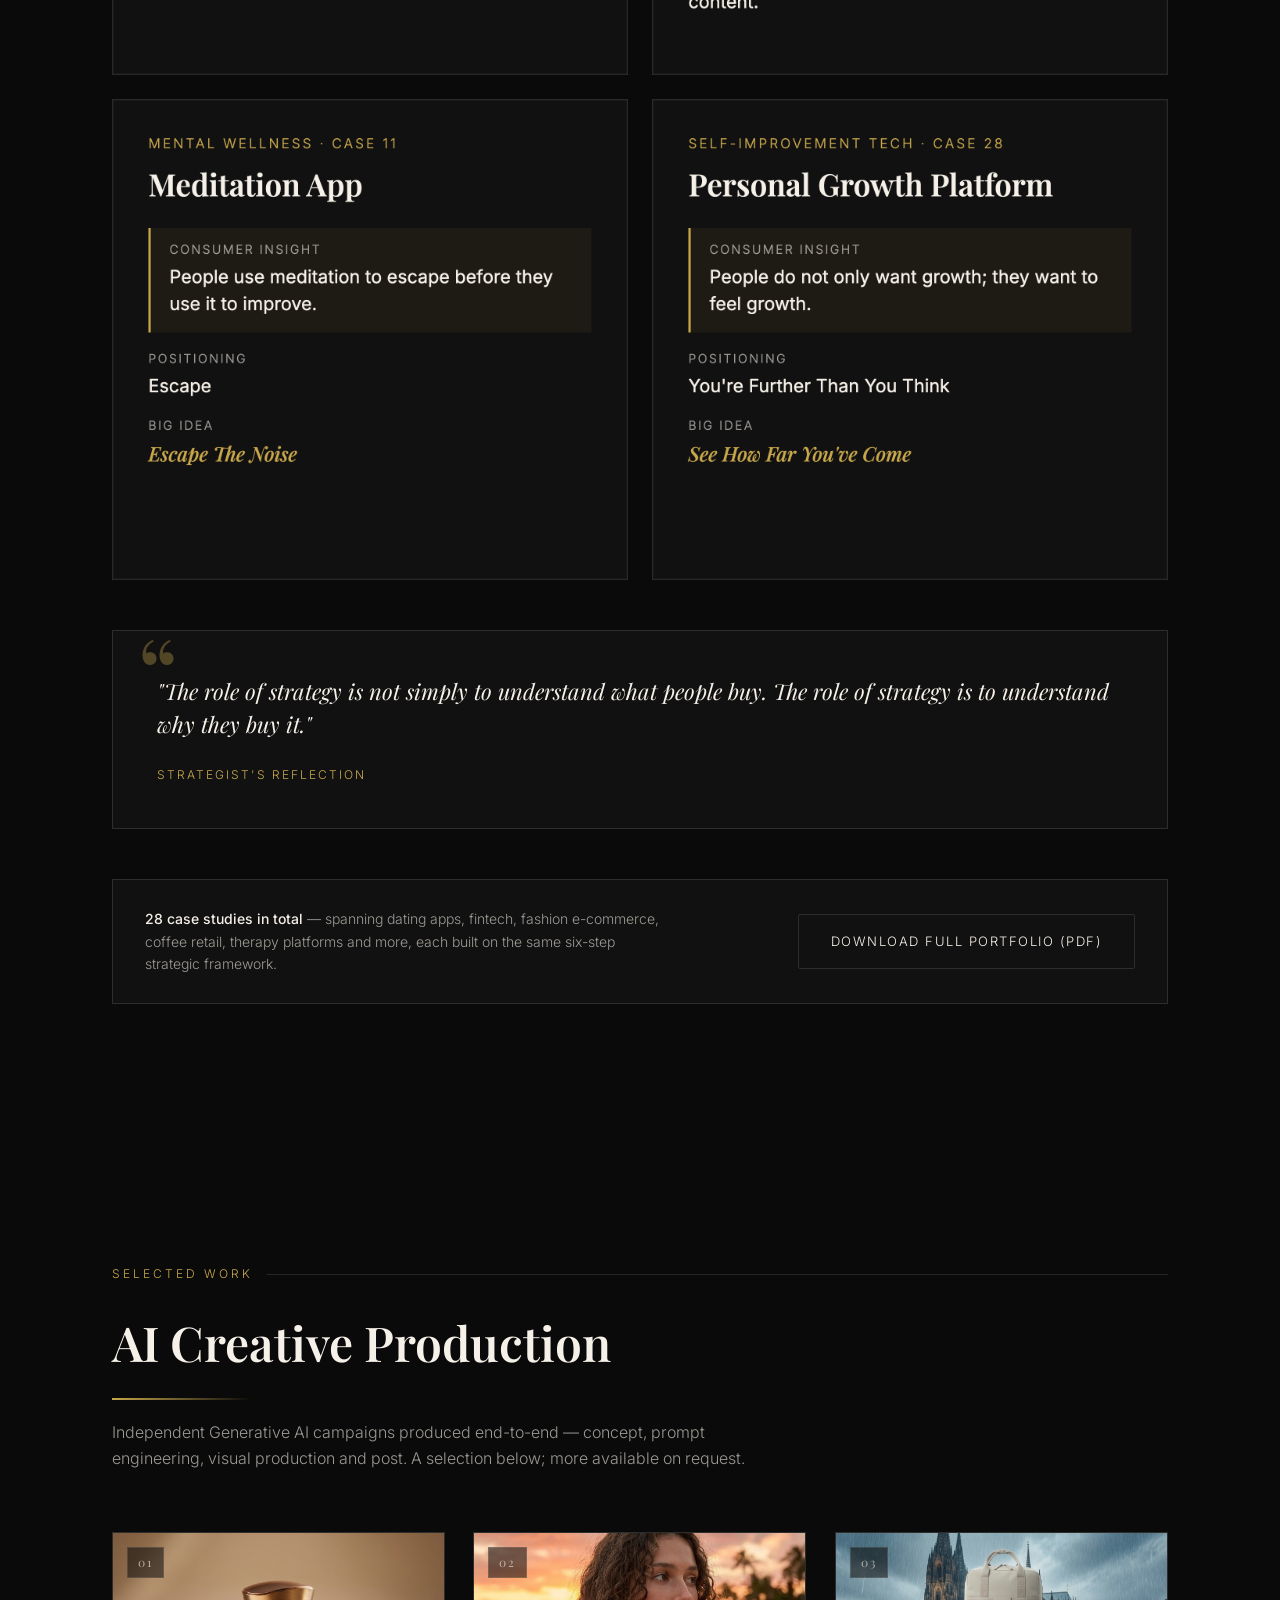
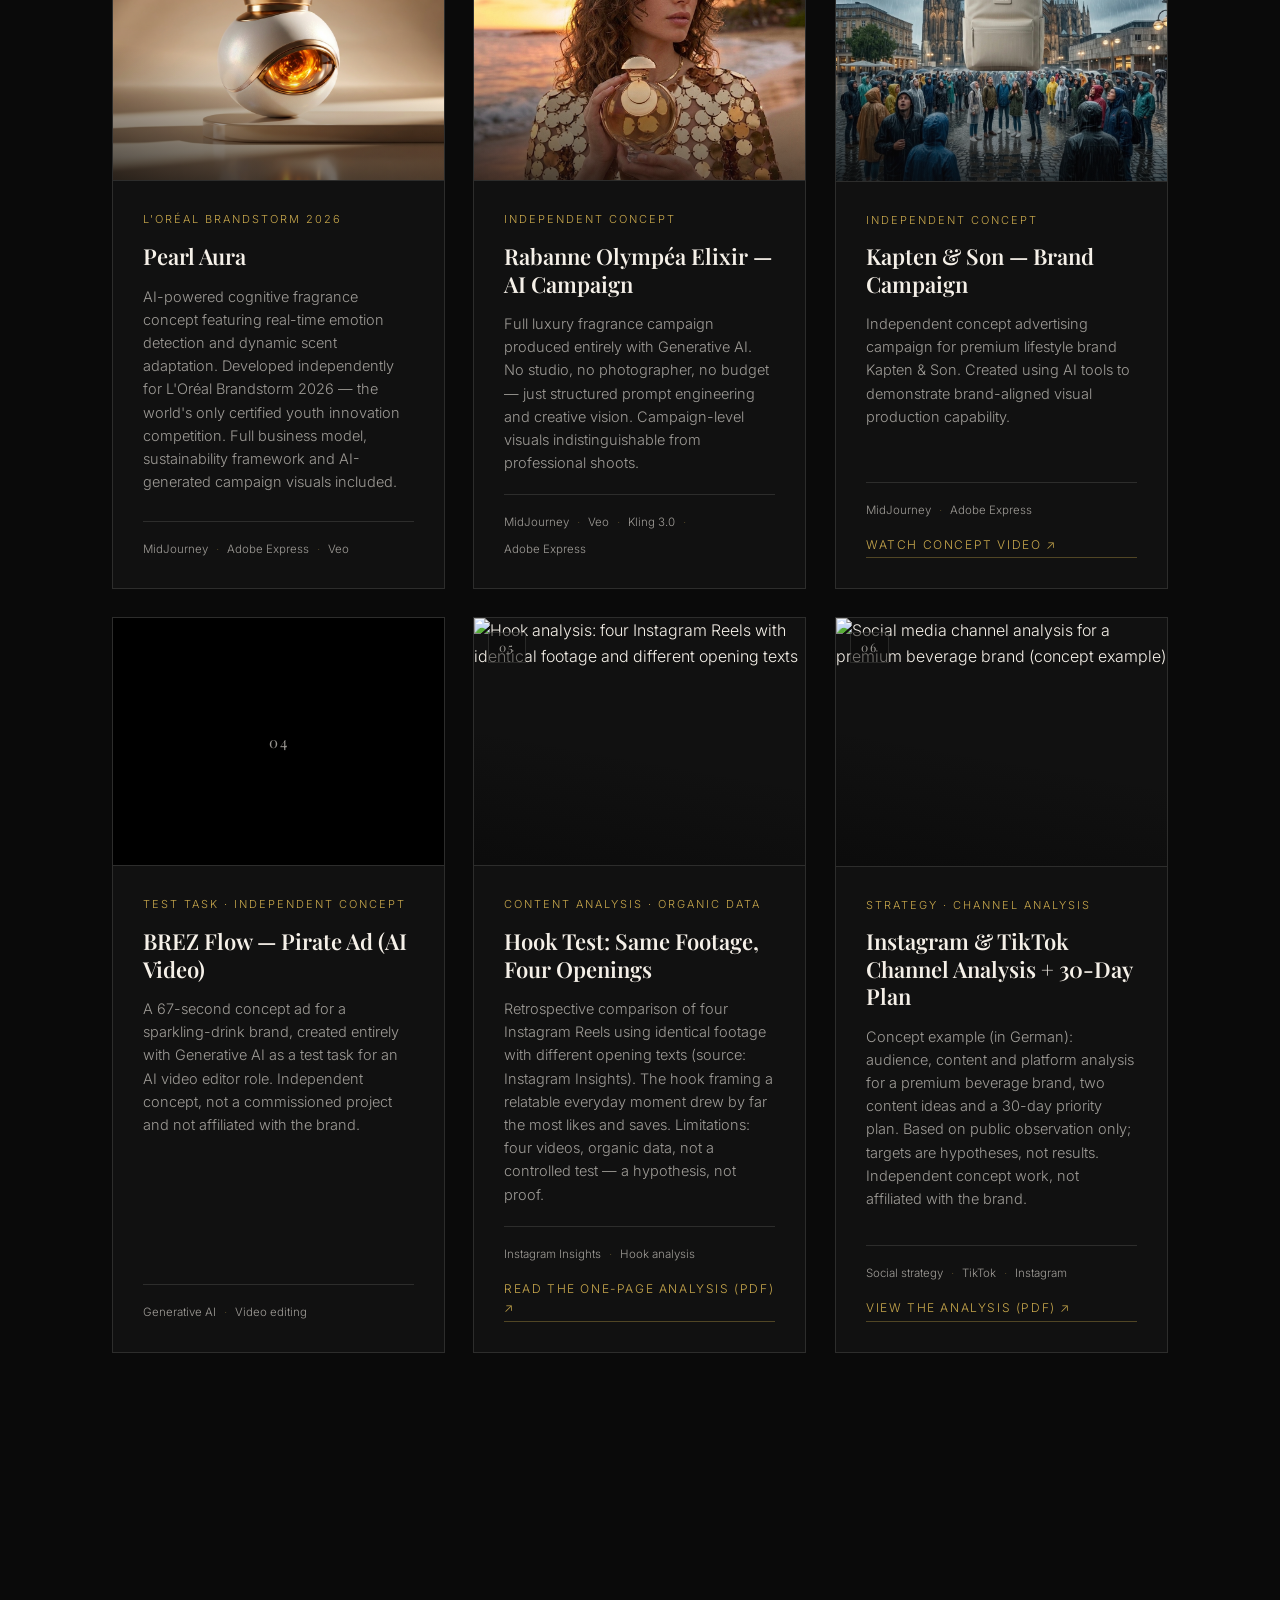
==== commit e8d6b9bf: "Add files via upload" ====
--- a/index.html
+++ b/index.html
@@ -873,6 +873,29 @@
   .hero-3d .badge span{white-space:nowrap;font-size:11px;letter-spacing:1.6px;text-transform:uppercase;color:var(--cream-dim);}
   .project-card,.case-card{transition:transform .25s ease, box-shadow .25s ease;will-change:transform;}
   .project-card:hover,.case-card:hover{box-shadow:0 24px 50px rgba(0,0,0,.45);}
+
+  /* EXPERIENCE */
+  .xp-grid{display:grid;grid-template-columns:1.4fr 1fr;gap:56px;margin-top:50px;}
+  .xp-list{position:relative;padding-left:30px;border-left:1px solid var(--line);}
+  .xp-item{position:relative;padding-bottom:38px;}
+  .xp-item::before{content:"";position:absolute;left:-36px;top:6px;width:11px;height:11px;border-radius:50%;background:var(--gold);box-shadow:0 0 0 5px rgba(201,168,76,.15);}
+  .xp-date{font-size:11px;letter-spacing:2px;text-transform:uppercase;color:var(--gold);margin-bottom:8px;}
+  .xp-item h3{font-family:var(--serif);font-size:22px;color:var(--cream);margin-bottom:4px;}
+  .xp-org{font-style:italic;color:var(--cream-dim);margin-bottom:12px;}
+  .xp-item ul{list-style:none;}
+  .xp-item li{position:relative;padding-left:18px;color:var(--cream-dim);font-size:15px;line-height:1.6;margin-bottom:6px;}
+  .xp-item li::before{content:"";position:absolute;left:0;top:10px;width:6px;height:1px;background:var(--gold);}
+  .xp-side .xp-box{border:1px solid var(--line);background:var(--bg-soft);padding:28px;margin-bottom:20px;}
+  .xp-side h4{font-size:11px;letter-spacing:2px;text-transform:uppercase;color:var(--gold);margin-bottom:12px;font-weight:500;}
+  .xp-side p{color:var(--cream);font-family:var(--serif);font-size:19px;margin-bottom:4px;}
+  .xp-side small{color:var(--cream-dim);font-size:14px;}
+  @media (max-width:800px){.xp-grid{grid-template-columns:1fr;gap:30px;}}
+  /* extra project bits */
+  .project-media video{position:absolute;inset:0;width:100%;height:100%;object-fit:cover;z-index:1;background:#000;}
+  .project-media.has-video::after{display:none;}
+  .project-media.has-video .project-num{z-index:3;pointer-events:none;}
+  .project-link{display:inline-block;margin-top:16px;font-size:12px;letter-spacing:1.6px;text-transform:uppercase;color:var(--gold);border-bottom:1px solid var(--gold-soft);padding-bottom:3px;transition:color .2s,border-color .2s;}
+  .project-link:hover{color:#f0d98a;border-color:var(--gold);}
 </style>
 <link rel="stylesheet" href="wow.css">
 </head>
@@ -887,6 +910,7 @@
     <a href="#top" class="logo">MUAZZEZ <span>DURDU</span></a>
     <ul class="nav-links" id="navLinks">
       <li><a href="#about">About</a></li>
+      <li><a href="#experience">Experience</a></li>
       <li><a href="#skills">Skills</a></li>
       <li><a href="#strategy">Strategy</a></li>
       <li><a href="#work">Work</a></li>
@@ -915,6 +939,7 @@
         <div class="hero-actions">
           <a href="#strategy" class="btn btn-primary">View Strategy Work</a>
           <a href="#contact" class="btn btn-ghost">Get in Touch</a>
+          <a href="assets/Muazzez-Durdu-CV.pdf" class="btn btn-ghost" target="_blank" rel="noopener" download>Download CV</a>
         </div>
 
         <div class="stat-row">
@@ -973,6 +998,61 @@
             <p>"No studio, no photographer, no budget — just structured prompt engineering
             and creative vision."</p>
             <div class="quote-tag">On producing AI campaigns end-to-end</div>
+          </div>
+        </div>
+      </div>
+    </div>
+  </section>
+
+    <!-- EXPERIENCE -->
+  <section id="experience">
+    <div class="container">
+      <div class="section-label"><span>Experience</span></div>
+      <h2 class="section-title reveal">Where I've worked.</h2>
+      <div class="xp-grid">
+        <div class="xp-list reveal">
+          <div class="xp-item">
+            <div class="xp-date">2023 – Present</div>
+            <h3>Creative Producer &amp; AI Content Specialist</h3>
+            <div class="xp-org">Freelance · Independent</div>
+            <ul>
+              <li>Concept and production of campaign visuals and video content with Generative AI tools for lifestyle and premium brand concepts.</li>
+              <li>Bilingual (DE/EN) social media content for Instagram and TikTok with strong organic reach, including 34.5M views on Instagram and 4.7M on TikTok.</li>
+              <li>Performance analysis with GA4 and Power BI to inform creative direction.</li>
+            </ul>
+          </div>
+          <div class="xp-item">
+            <div class="xp-date">Nov 2024 – Mar 2026</div>
+            <h3>SRM &amp; IT Procurement Assistant (Part-time)</h3>
+            <div class="xp-org">Generali Deutschland AG · Cologne</div>
+            <ul>
+              <li>Coordinated communication between global teams and international suppliers.</li>
+              <li>Designed KPI dashboards and delivered ad-hoc performance presentations for senior management.</li>
+            </ul>
+          </div>
+          <div class="xp-item">
+            <div class="xp-date">Nov 2023 – Oct 2024</div>
+            <h3>Customer Service Student Assistant</h3>
+            <div class="xp-org">Generali Deutschland AG · Cologne</div>
+            <ul><li>Supported managers and experts on strategic and operational tasks within the disability-benefits team.</li></ul>
+          </div>
+          <div class="xp-item">
+            <div class="xp-date">Oct 2021 – Sep 2023</div>
+            <h3>Claims (Regress) Department Student Assistant</h3>
+            <div class="xp-org">Generali Deutschland AG · Cologne</div>
+            <ul><li>Built Excel-based statistics and reporting; drafted procedural documentation and training materials.</li></ul>
+          </div>
+        </div>
+        <div class="xp-side reveal">
+          <div class="xp-box">
+            <h4>Education</h4>
+            <p>B.Sc. Business Administration</p>
+            <small>Heinrich Heine University Düsseldorf · Oct 2024</small>
+          </div>
+          <div class="xp-box">
+            <h4>Resume</h4>
+            <p>Full CV (PDF)</p>
+            <a class="project-link" href="assets/Muazzez-Durdu-CV.pdf" target="_blank" rel="noopener" download>Download CV</a>
           </div>
         </div>
       </div>
@@ -1115,6 +1195,28 @@
       <div class="cert-grid reveal">
 
         <div class="cert-card">
+          <a class="cert-thumb" href="images/certs/lvmh-operations.jpg" data-alt="Certificate: INSIDE LVMH Certificate (Creation &amp; Branding, Operations &amp; Supply Chain)" aria-label="View certificate: INSIDE LVMH Certificate (Creation &amp; Branding, Operations &amp; Supply Chain)"><img src="images/certs/lvmh-operations.jpg" alt="Certificate: INSIDE LVMH Certificate (Creation &amp; Branding, Operations &amp; Supply Chain)" width="1000" height="693" loading="lazy"></a>
+          <div class="cert-issuer">LVMH · Nov 2026</div>
+          <div class="cert-title">INSIDE LVMH Certificate</div>
+          <div class="cert-meta">Specialization: Creation &amp; Branding, Operations &amp; Supply Chain</div>
+        </div>
+
+        <div class="cert-card">
+          <a class="cert-thumb" href="images/certs/lvmh-retail.jpg" data-alt="Certificate: INSIDE LVMH Certificate (Creation &amp; Branding, Retail &amp; Customer Experience)" aria-label="View certificate: INSIDE LVMH Certificate (Creation &amp; Branding, Retail &amp; Customer Experience)"><img src="images/certs/lvmh-retail.jpg" alt="Certificate: INSIDE LVMH Certificate (Creation &amp; Branding, Retail &amp; Customer Experience)" width="1000" height="693" loading="lazy"></a>
+          <div class="cert-issuer">LVMH · Jun 2026</div>
+          <div class="cert-title">INSIDE LVMH Certificate</div>
+          <div class="cert-meta">Specialization: Creation &amp; Branding, Retail &amp; Customer Experience</div>
+        </div>
+
+        <div class="cert-card">
+          <a class="cert-thumb" href="images/certs/brandstorm.jpg" data-alt="Certificate: L'Oréal Brandstorm 2026 Certificate of Recognition" aria-label="View certificate: L'Oréal Brandstorm 2026 Certificate of Recognition"><img src="images/certs/brandstorm.jpg" alt="Certificate: L'Oréal Brandstorm 2026 Certificate of Recognition" width="1000" height="563" loading="lazy"></a>
+          <div class="cert-issuer">L'Oréal Brandstorm 2026</div>
+          <div class="cert-title">Certificate of Recognition</div>
+          <div class="cert-meta">In recognition of participation in L'Oréal Brandstorm 2026</div>
+        </div>
+
+        <div class="cert-card">
+          <a class="cert-thumb" href="images/certs/bocconi.jpg" data-alt="Certificate: Management of Fashion and Luxury Companies" aria-label="View certificate: Management of Fashion and Luxury Companies"><img src="images/certs/bocconi.jpg" alt="Certificate: Management of Fashion and Luxury Companies" width="1000" height="775" loading="lazy"></a>
           <div class="cert-issuer">SDA Bocconi</div>
           <div class="cert-title">Management of Fashion and Luxury Companies</div>
           <div class="cert-meta">Università Bocconi · via Coursera<br>Aug 2026</div>
@@ -1122,6 +1224,7 @@
         </div>
 
         <div class="cert-card">
+          <a class="cert-thumb" href="images/certs/illinois.jpg" data-alt="Certificate: Global Marketing: Building Iconic Brands" aria-label="View certificate: Global Marketing: Building Iconic Brands"><img src="images/certs/illinois.jpg" alt="Certificate: Global Marketing: Building Iconic Brands" width="1000" height="773" loading="lazy"></a>
           <div class="cert-issuer">University of Illinois</div>
           <div class="cert-title">Global Marketing: Building Iconic Brands</div>
           <div class="cert-meta">Gies College of Business · via Coursera<br>Aug 2026</div>
@@ -1129,6 +1232,7 @@
         </div>
 
         <div class="cert-card">
+          <a class="cert-thumb" href="images/certs/london.jpg" data-alt="Certificate: Brand Management: Aligning Business, Brand and Behaviour" aria-label="View certificate: Brand Management: Aligning Business, Brand and Behaviour"><img src="images/certs/london.jpg" alt="Certificate: Brand Management: Aligning Business, Brand and Behaviour" width="1000" height="775" loading="lazy"></a>
           <div class="cert-issuer">University of London</div>
           <div class="cert-title">Brand Management: Aligning Business, Brand and Behaviour</div>
           <div class="cert-meta">London Business School · via Coursera<br>Aug 2026</div>
@@ -1148,10 +1252,27 @@
       <div class="cert-grid reveal">
 
         <div class="cert-card">
+          <a class="cert-thumb" href="images/certs/meta-smm.jpg" data-alt="Certificate: Social Media Management" aria-label="View certificate: Social Media Management"><img src="images/certs/meta-smm.jpg" alt="Certificate: Social Media Management" width="1000" height="773" loading="lazy"></a>
           <div class="cert-issuer">Meta</div>
           <div class="cert-title">Social Media Management</div>
           <div class="cert-meta">Meta · via Coursera<br>Aug 2026</div>
           <a class="cert-link" href="https://coursera.org/verify/AT7XC26VRSU8" target="_blank" rel="noopener">Verify <span class="arrow">&#8599;</span></a>
+        </div>
+
+        <div class="cert-card">
+          <a class="cert-thumb" href="images/certs/meta-measure.jpg" data-alt="Certificate: Measure and Optimize Social Media Marketing Campaigns" aria-label="View certificate: Measure and Optimize Social Media Marketing Campaigns"><img src="images/certs/meta-measure.jpg" alt="Certificate: Measure and Optimize Social Media Marketing Campaigns" width="1000" height="774" loading="lazy"></a>
+          <div class="cert-issuer">Meta</div>
+          <div class="cert-title">Measure and Optimize Social Media Marketing Campaigns</div>
+          <div class="cert-meta">Meta · via Coursera<br>Aug 2026</div>
+          <a class="cert-link" href="https://coursera.org/verify/SFE84VEA5NT2" target="_blank" rel="noopener">Verify <span class="arrow">&#8599;</span></a>
+        </div>
+
+        <div class="cert-card">
+          <a class="cert-thumb" href="images/certs/meta-ads.jpg" data-alt="Certificate: Advertising with Meta" aria-label="View certificate: Advertising with Meta"><img src="images/certs/meta-ads.jpg" alt="Certificate: Advertising with Meta" width="1000" height="774" loading="lazy"></a>
+          <div class="cert-issuer">Meta</div>
+          <div class="cert-title">Advertising with Meta</div>
+          <div class="cert-meta">Meta · via Coursera<br>Aug 2026</div>
+          <a class="cert-link" href="https://coursera.org/verify/J79BL1T2DTJ9" target="_blank" rel="noopener">Verify <span class="arrow">&#8599;</span></a>
         </div>
 
         <div class="cert-card">
@@ -1176,6 +1297,27 @@
           <div class="cert-title">Google Ads Apps Certification</div>
         </div>
 
+        <div class="cert-card">
+          <a class="cert-thumb" href="images/certs/li-smm-foundations.jpg" data-alt="Certificate: Social Media Marketing Foundations" aria-label="View certificate: Social Media Marketing Foundations"><img src="images/certs/li-smm-foundations.jpg" alt="Certificate: Social Media Marketing Foundations" width="1000" height="773" loading="lazy"></a>
+          <div class="cert-issuer">LinkedIn Learning · May 2026</div>
+          <div class="cert-title">Social Media Marketing Foundations</div>
+          <div class="cert-meta">1 h 16 min</div>
+        </div>
+
+        <div class="cert-card">
+          <a class="cert-thumb" href="images/certs/li-copywriting.jpg" data-alt="Certificate: Marketing: Copywriting for Social Media" aria-label="View certificate: Marketing: Copywriting for Social Media"><img src="images/certs/li-copywriting.jpg" alt="Certificate: Marketing: Copywriting for Social Media" width="1000" height="773" loading="lazy"></a>
+          <div class="cert-issuer">LinkedIn Learning · May 2026</div>
+          <div class="cert-title">Marketing: Copywriting for Social Media</div>
+          <div class="cert-meta">53 min</div>
+        </div>
+
+        <div class="cert-card">
+          <a class="cert-thumb" href="images/certs/li-storytelling.jpg" data-alt="Certificate: Marketing: How to Use High-Impact Storytelling" aria-label="View certificate: Marketing: How to Use High-Impact Storytelling"><img src="images/certs/li-storytelling.jpg" alt="Certificate: Marketing: How to Use High-Impact Storytelling" width="1000" height="773" loading="lazy"></a>
+          <div class="cert-issuer">LinkedIn Learning · May 2026</div>
+          <div class="cert-title">Marketing: How to Use High-Impact Storytelling</div>
+          <div class="cert-meta">PMI Registered Education Provider</div>
+        </div>
+
       </div>
 
       <div class="badge-category-label reveal">Adobe Creative Cloud</div>
@@ -1246,6 +1388,32 @@
           <div class="cert-issuer">LinkedIn Learning · Feb 2026</div>
           <div class="cert-title">Grundwissen Projektmanagement</div>
           <div class="cert-meta">Microsoft</div>
+        </div>
+
+        <div class="cert-card">
+          <a class="cert-thumb" href="images/certs/li-genai.jpg" data-alt="Certificate: What Is Generative AI?" aria-label="View certificate: What Is Generative AI?"><img src="images/certs/li-genai.jpg" alt="Certificate: What Is Generative AI?" width="1000" height="773" loading="lazy"></a>
+          <div class="cert-issuer">LinkedIn Learning · May 2026</div>
+          <div class="cert-title">What Is Generative AI?</div>
+        </div>
+
+        <div class="cert-card">
+          <a class="cert-thumb" href="images/certs/pmi-genai.jpg" data-alt="Certificate: Generative AI Overview for Project Managers" aria-label="View certificate: Generative AI Overview for Project Managers"><img src="images/certs/pmi-genai.jpg" alt="Certificate: Generative AI Overview for Project Managers" width="1000" height="773" loading="lazy"></a>
+          <div class="cert-issuer">PMI · Jul 2025</div>
+          <div class="cert-title">Generative AI Overview for Project Managers</div>
+          <div class="cert-meta">Certificate of course completion</div>
+        </div>
+
+        <div class="cert-card">
+          <a class="cert-thumb" href="images/certs/pmi-capm.jpg" data-alt="Certificate: CAPM Exam Prep Course" aria-label="View certificate: CAPM Exam Prep Course"><img src="images/certs/pmi-capm.jpg" alt="Certificate: CAPM Exam Prep Course" width="1000" height="773" loading="lazy"></a>
+          <div class="cert-issuer">PMI Authorized On-Demand · Aug 2025</div>
+          <div class="cert-title">CAPM® Exam Prep Course</div>
+          <div class="cert-meta">Course completion (exam prep course, not the CAPM certification)</div>
+        </div>
+
+        <div class="cert-card">
+          <div class="cert-issuer">Seminar · Feb 2026</div>
+          <div class="cert-title">Excel – Aufbaukurs (Advanced Excel)</div>
+          <div class="cert-meta">2-day seminar, Berlin · lookup functions, pivot tables, conditional formatting</div>
         </div>
 
       </div>
@@ -1383,6 +1551,64 @@
             <div class="project-tools">
               <span>MidJourney</span><span>Adobe Express</span>
             </div>
+            <a class="project-link" href="https://youtu.be/jThNaUrIpjc" target="_blank" rel="noopener">Watch concept video &#8599;</a>
+          </div>
+        </article>
+
+        <article class="project-card reveal">
+          <div class="project-media has-video">
+            <video controls playsinline preload="none" poster="images/brez-pirate-poster.jpg">
+              <source src="images/brez-pirate-ad.mp4" type="video/mp4">
+            </video>
+            <span class="project-num">04</span>
+          </div>
+          <div class="project-body">
+            <div class="project-tag-row">Test Task &middot; Independent Concept</div>
+            <h3>BREZ Flow &mdash; Pirate Ad (AI Video)</h3>
+            <p>A 67-second concept ad for a sparkling-drink brand, created entirely with
+            Generative AI as a test task for an AI video editor role. Independent concept,
+            not a commissioned project and not affiliated with the brand.</p>
+            <div class="project-tools">
+              <span>Generative AI</span><span>Video editing</span>
+            </div>
+          </div>
+        </article>
+
+        <article class="project-card reveal">
+          <div class="project-media has-image">
+            <img src="images/hook-analysis-card.jpg" alt="Hook analysis: four Instagram Reels with identical footage and different opening texts" loading="lazy" style="object-position:top;">
+            <span class="project-num">05</span>
+          </div>
+          <div class="project-body">
+            <div class="project-tag-row">Content Analysis &middot; Organic Data</div>
+            <h3>Hook Test: Same Footage, Four Openings</h3>
+            <p>Retrospective comparison of four Instagram Reels using identical footage with
+            different opening texts (source: Instagram Insights). The hook framing a relatable
+            everyday moment drew by far the most likes and saves. Limitations: four videos,
+            organic data, not a controlled test &mdash; a hypothesis, not proof.</p>
+            <div class="project-tools">
+              <span>Instagram Insights</span><span>Hook analysis</span>
+            </div>
+            <a class="project-link" href="assets/Hook-Analysis-Muazzez.pdf" target="_blank" rel="noopener">Read the one-page analysis (PDF) &#8599;</a>
+          </div>
+        </article>
+
+        <article class="project-card reveal">
+          <div class="project-media has-image">
+            <img src="images/channel-analysis-card.jpg" alt="Social media channel analysis for a premium beverage brand (concept example)" loading="lazy" style="object-position:top;">
+            <span class="project-num">06</span>
+          </div>
+          <div class="project-body">
+            <div class="project-tag-row">Strategy &middot; Channel Analysis</div>
+            <h3>Instagram &amp; TikTok Channel Analysis + 30-Day Plan</h3>
+            <p>Concept example (in German): audience, content and platform analysis for a premium
+            beverage brand, two content ideas and a 30-day priority plan. Based on public
+            observation only; targets are hypotheses, not results. Independent concept work,
+            not affiliated with the brand.</p>
+            <div class="project-tools">
+              <span>Social strategy</span><span>TikTok</span><span>Instagram</span>
+            </div>
+            <a class="project-link" href="assets/Social-Media-Channel-Analysis-Muazzez.pdf" target="_blank" rel="noopener">View the analysis (PDF) &#8599;</a>
           </div>
         </article>
 
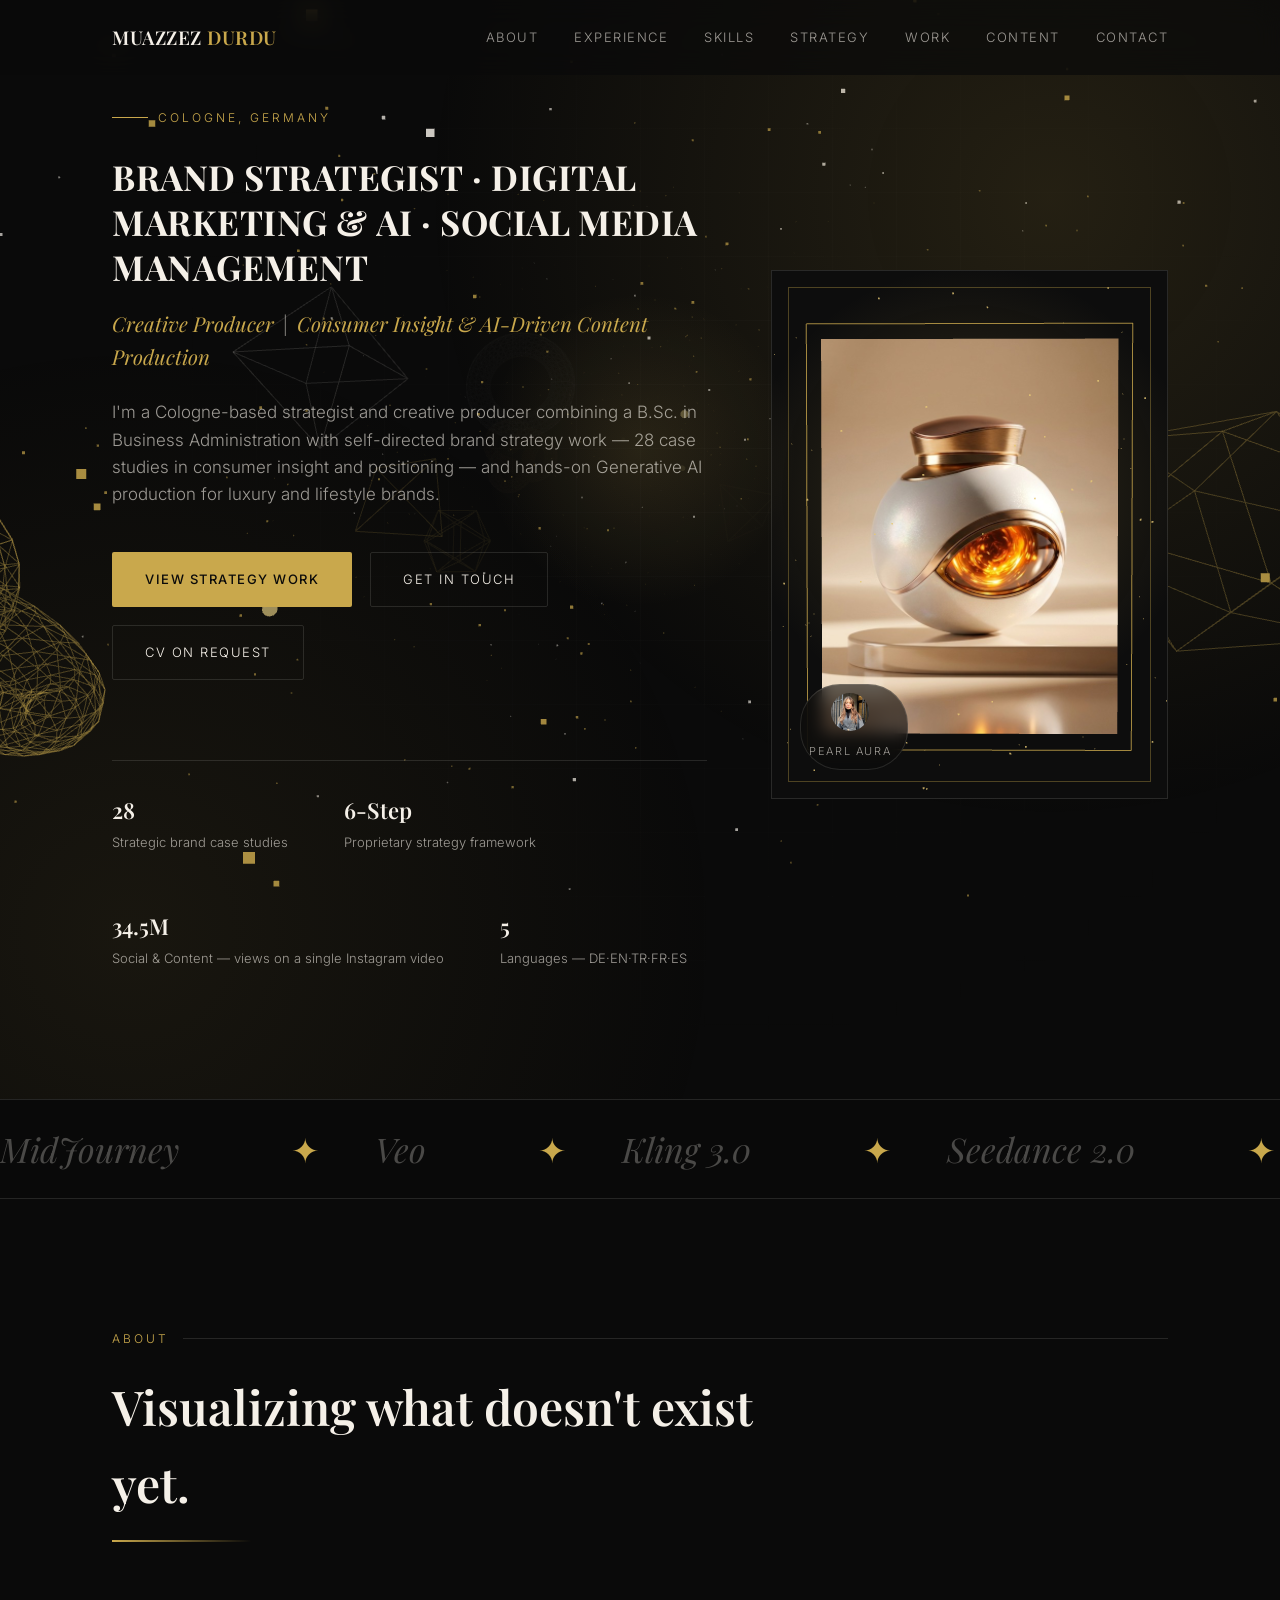
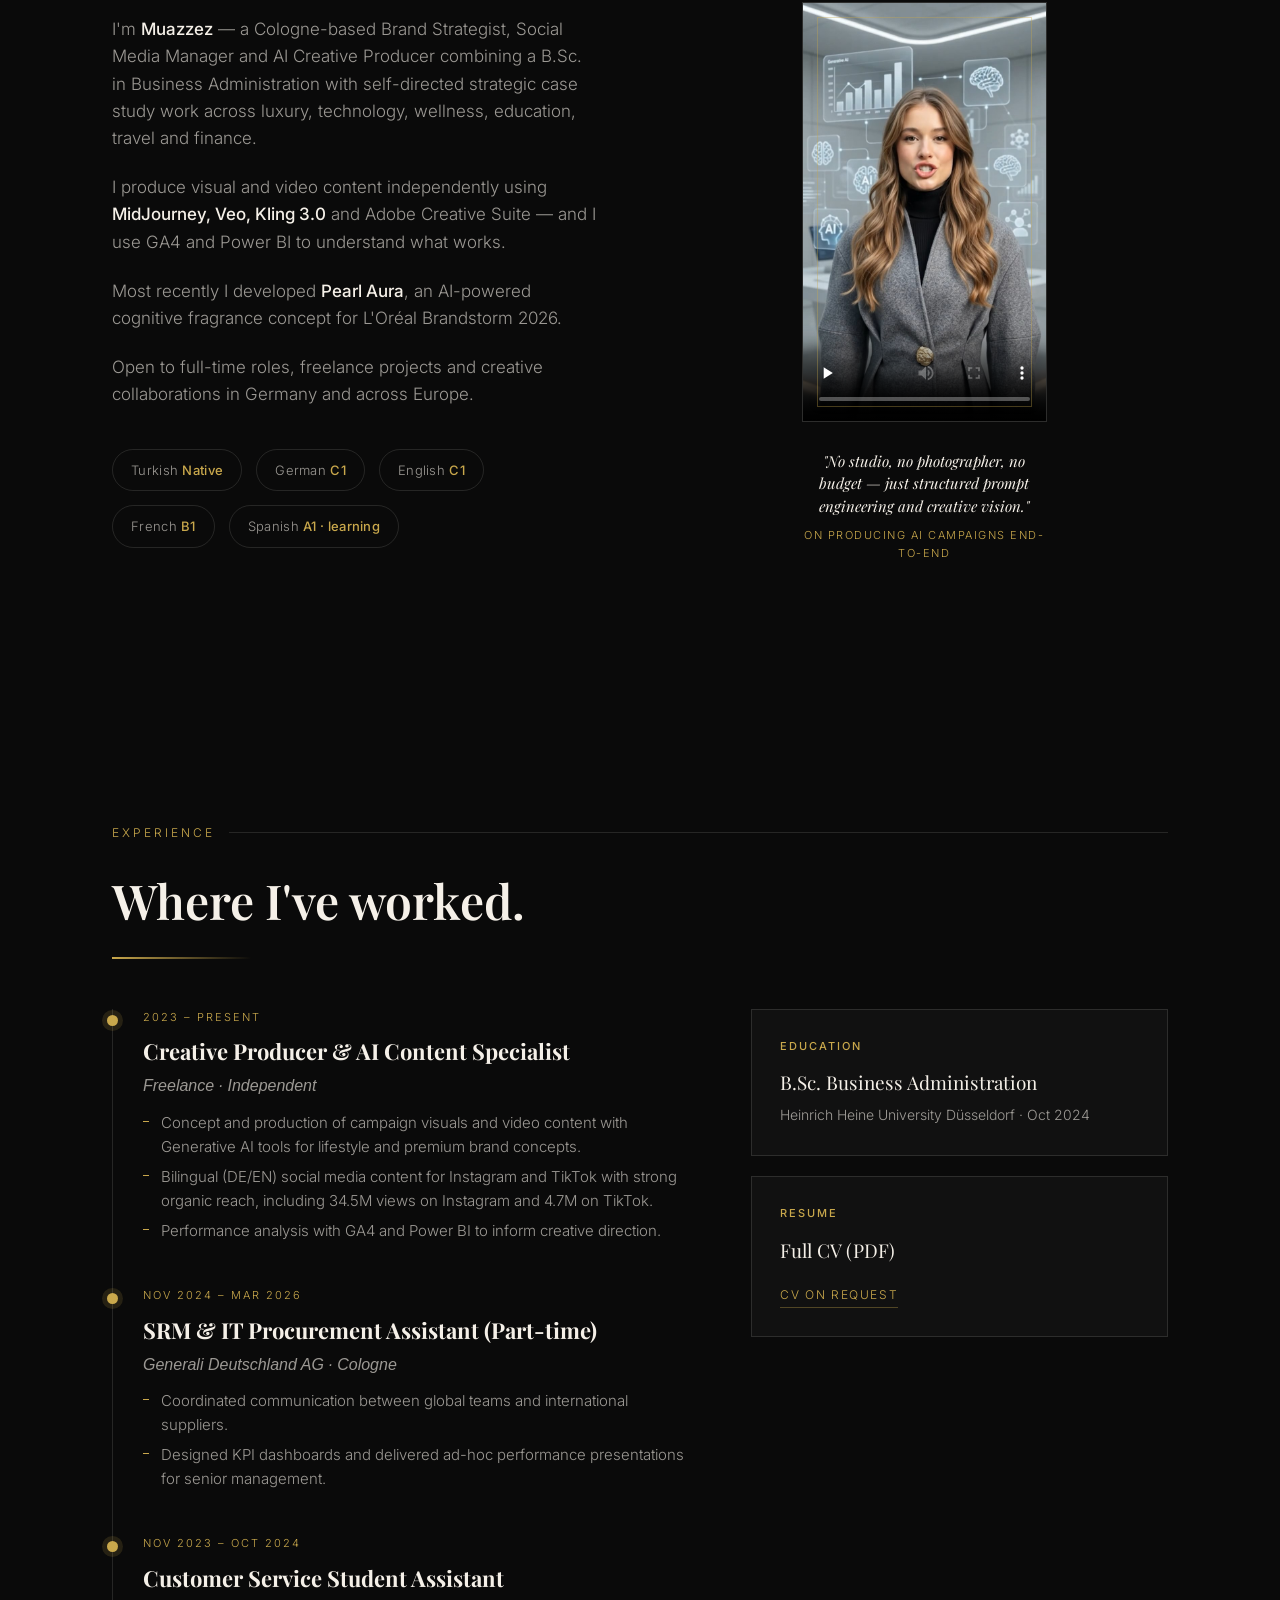
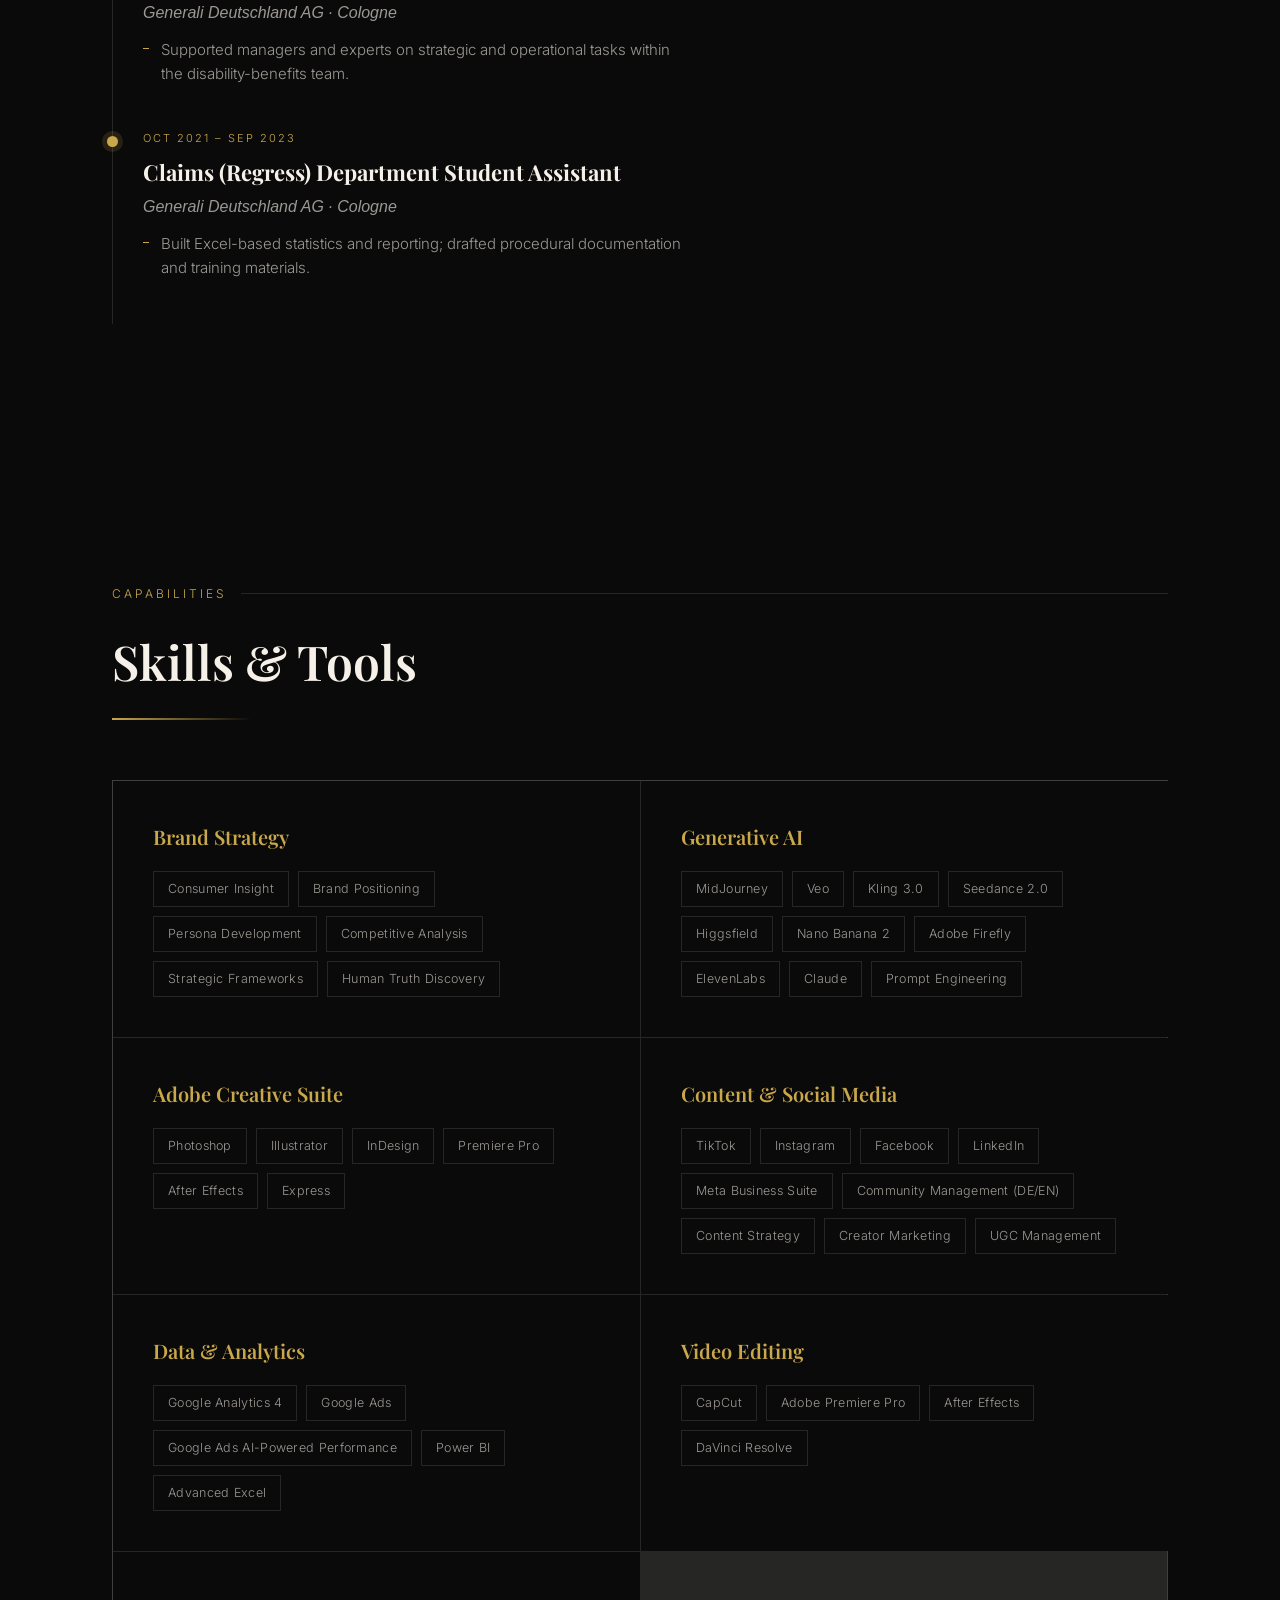
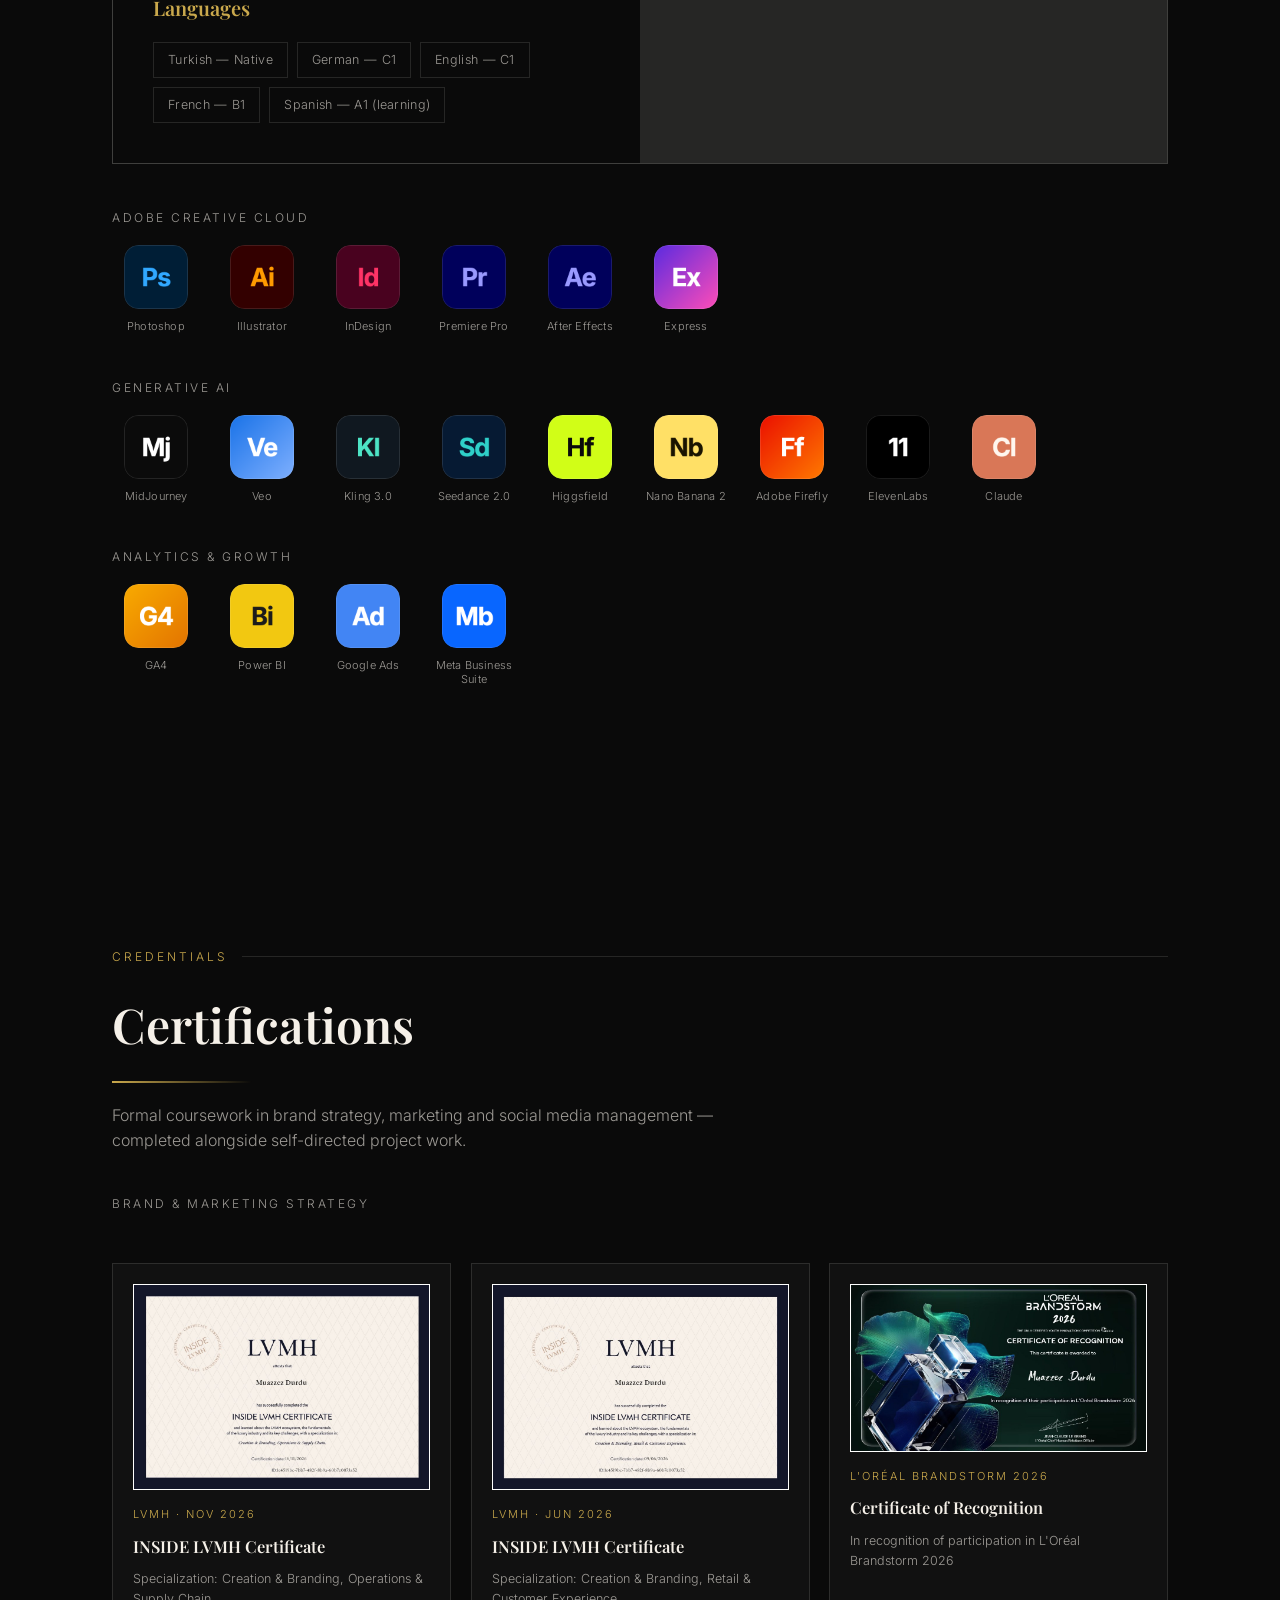
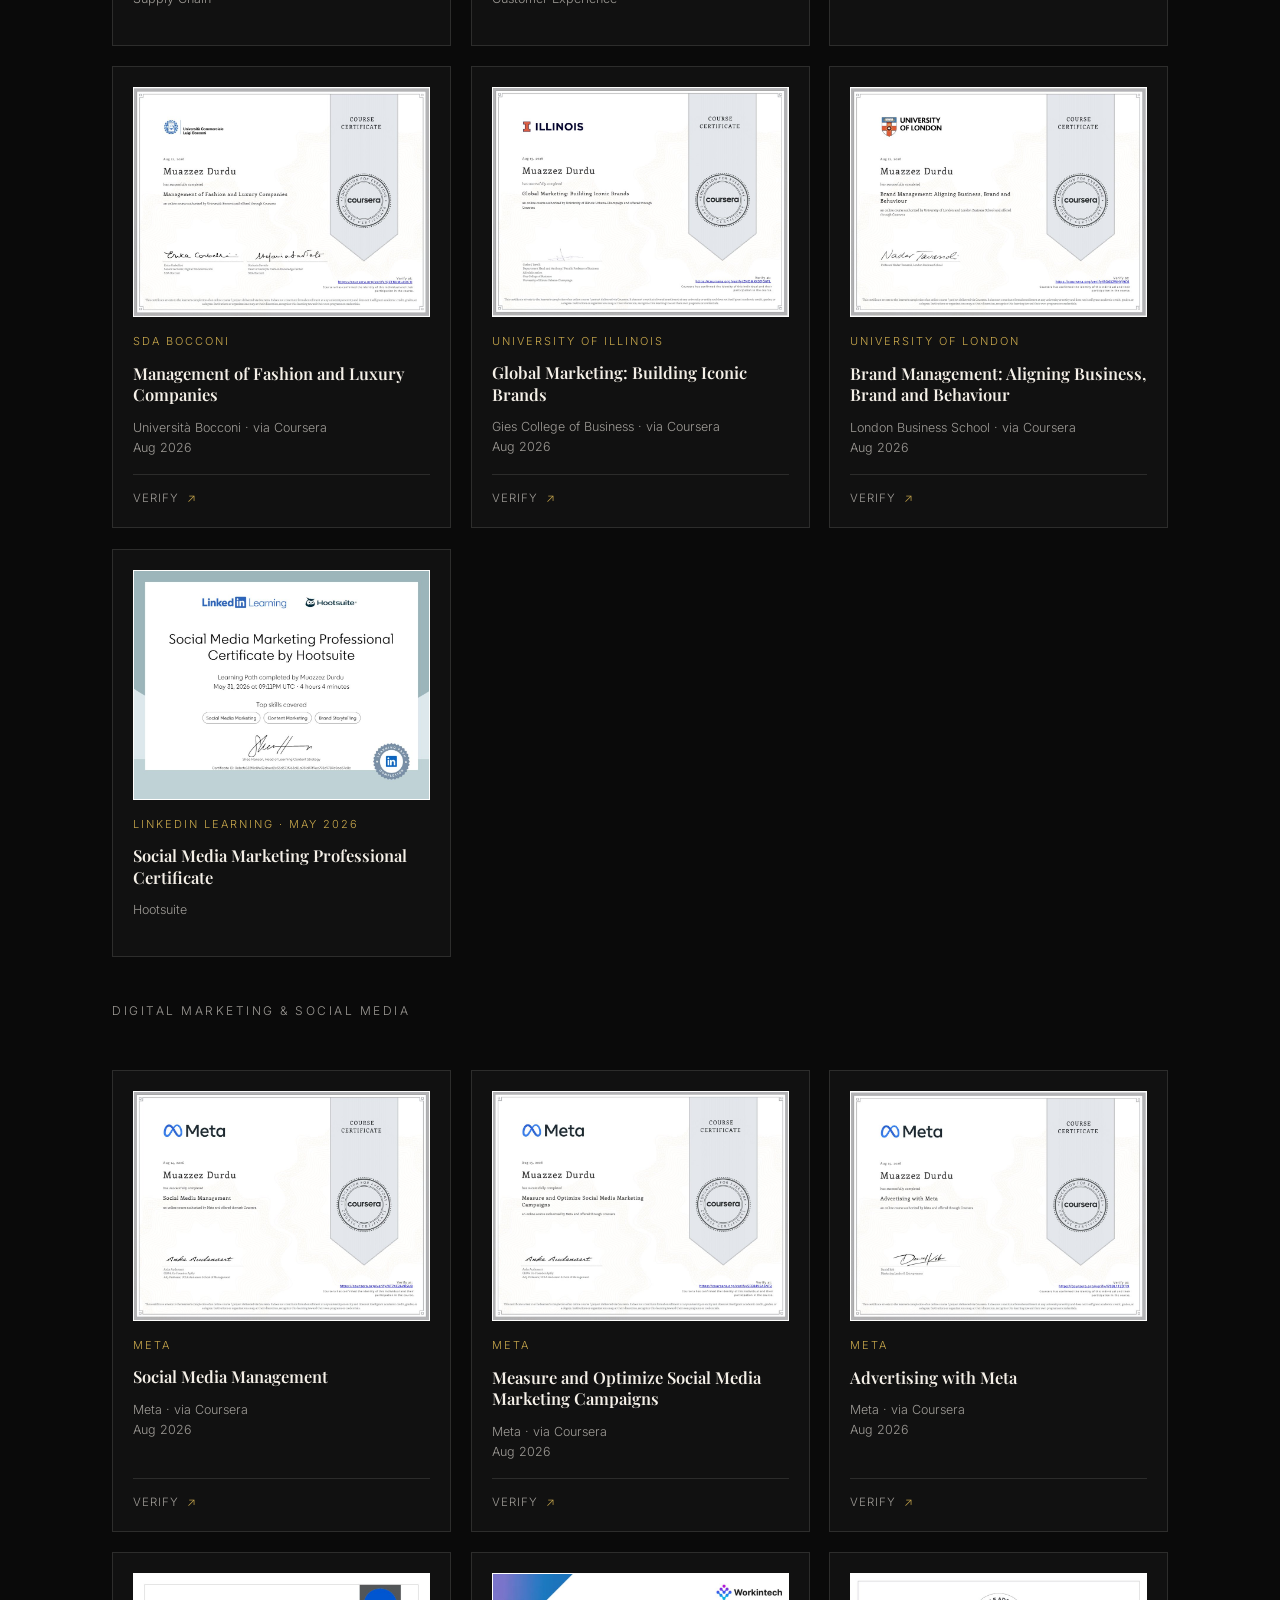
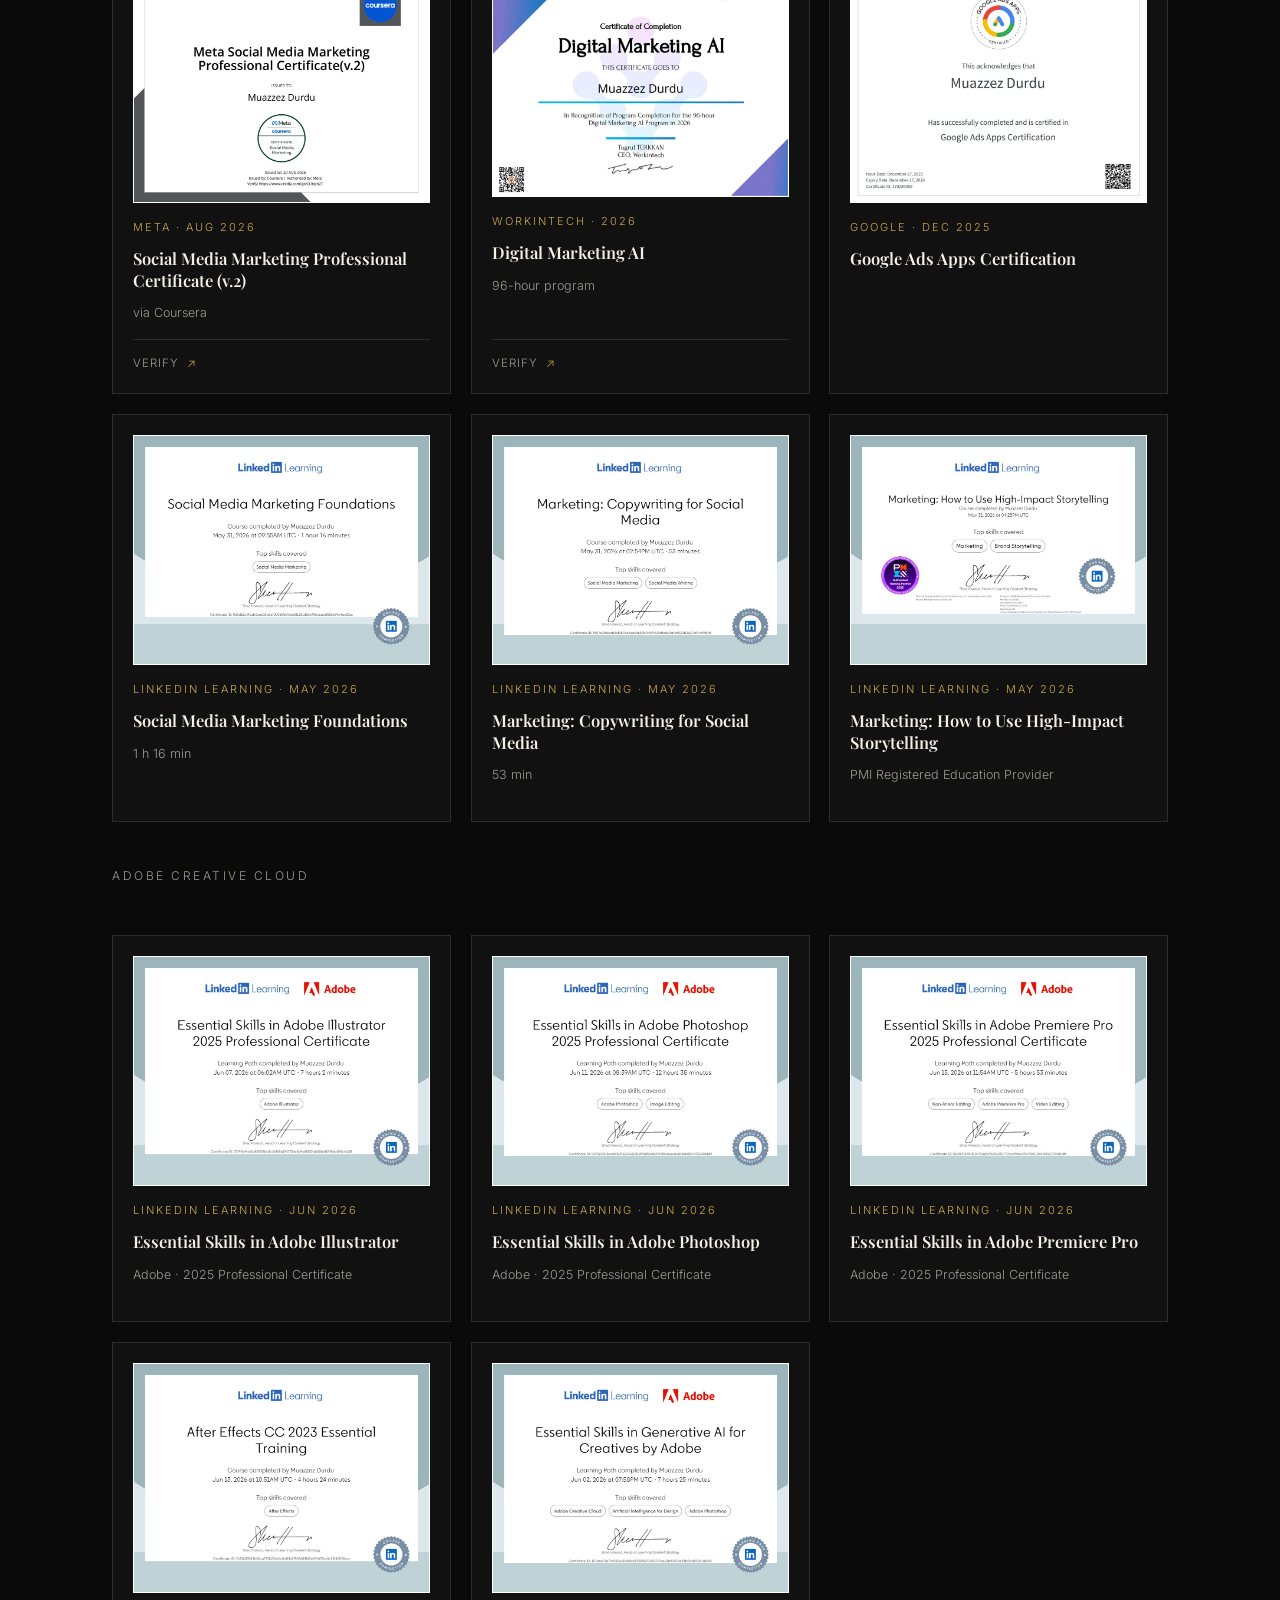
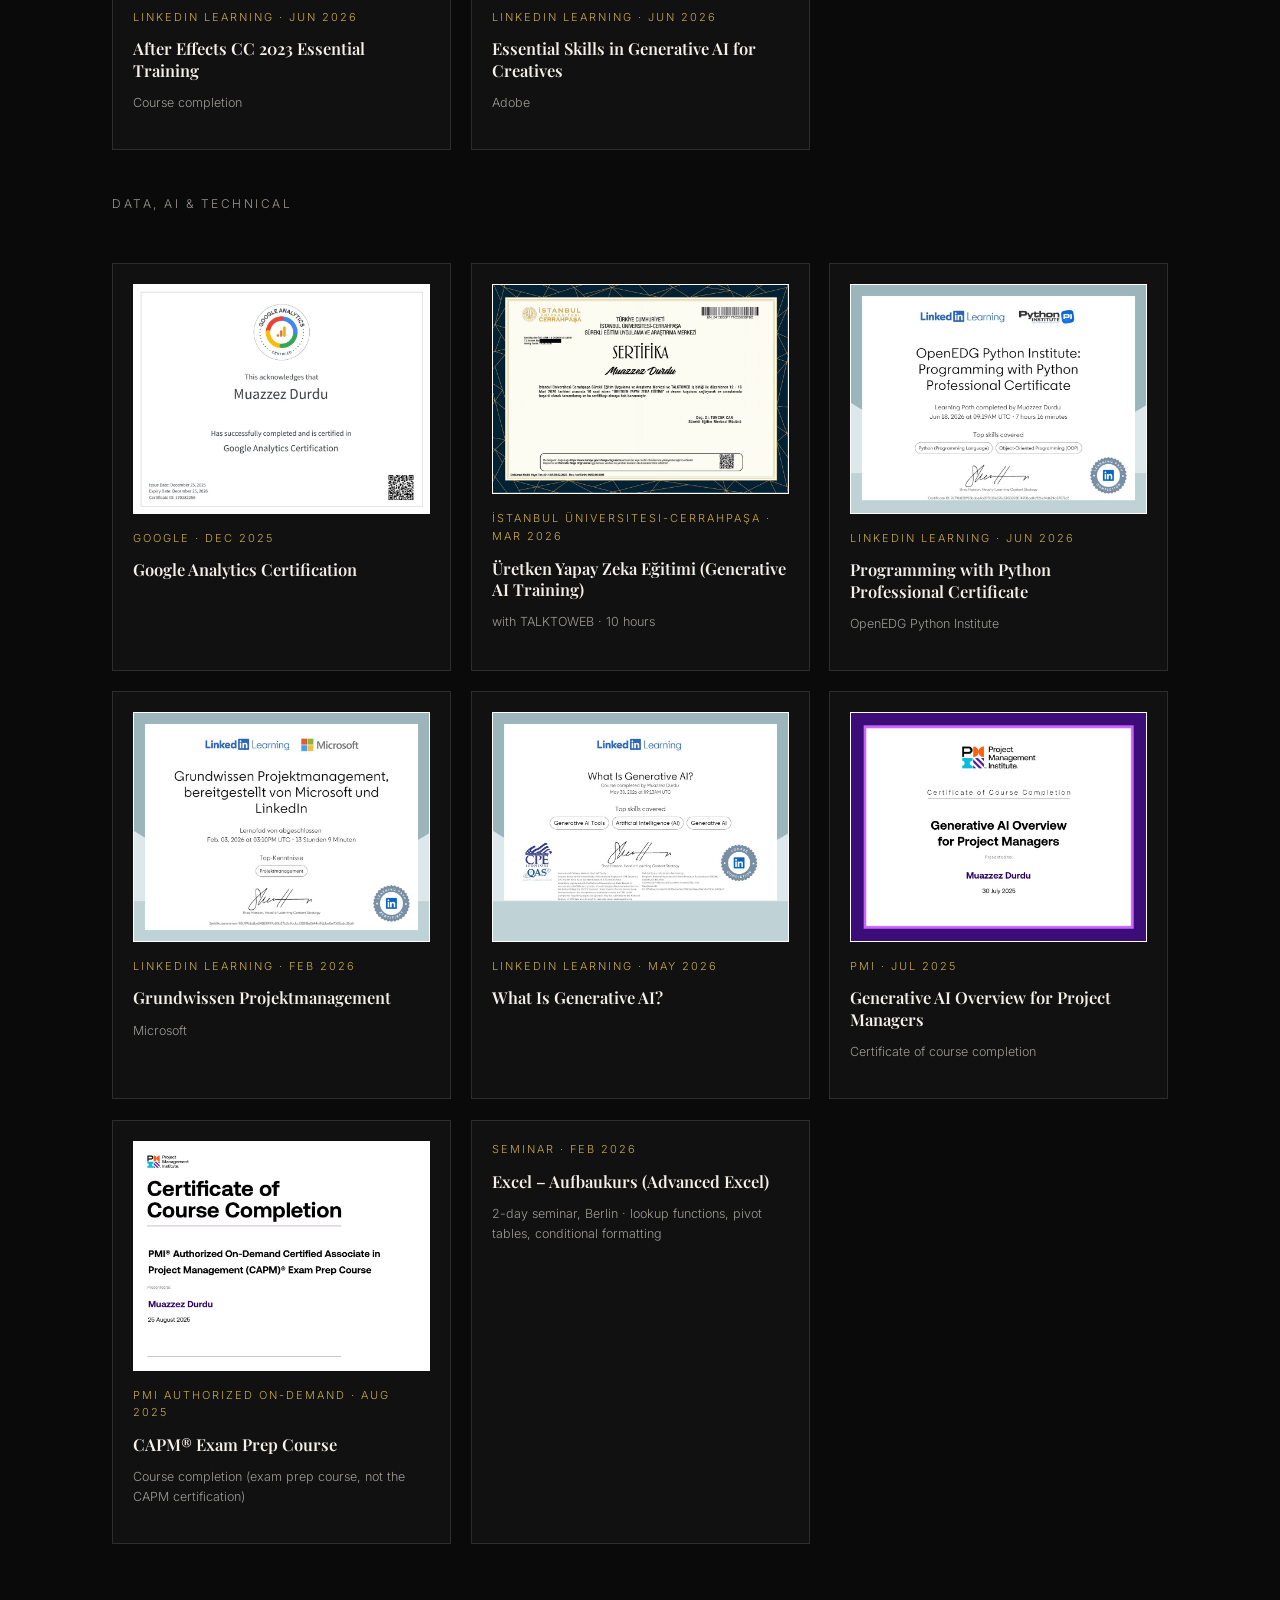
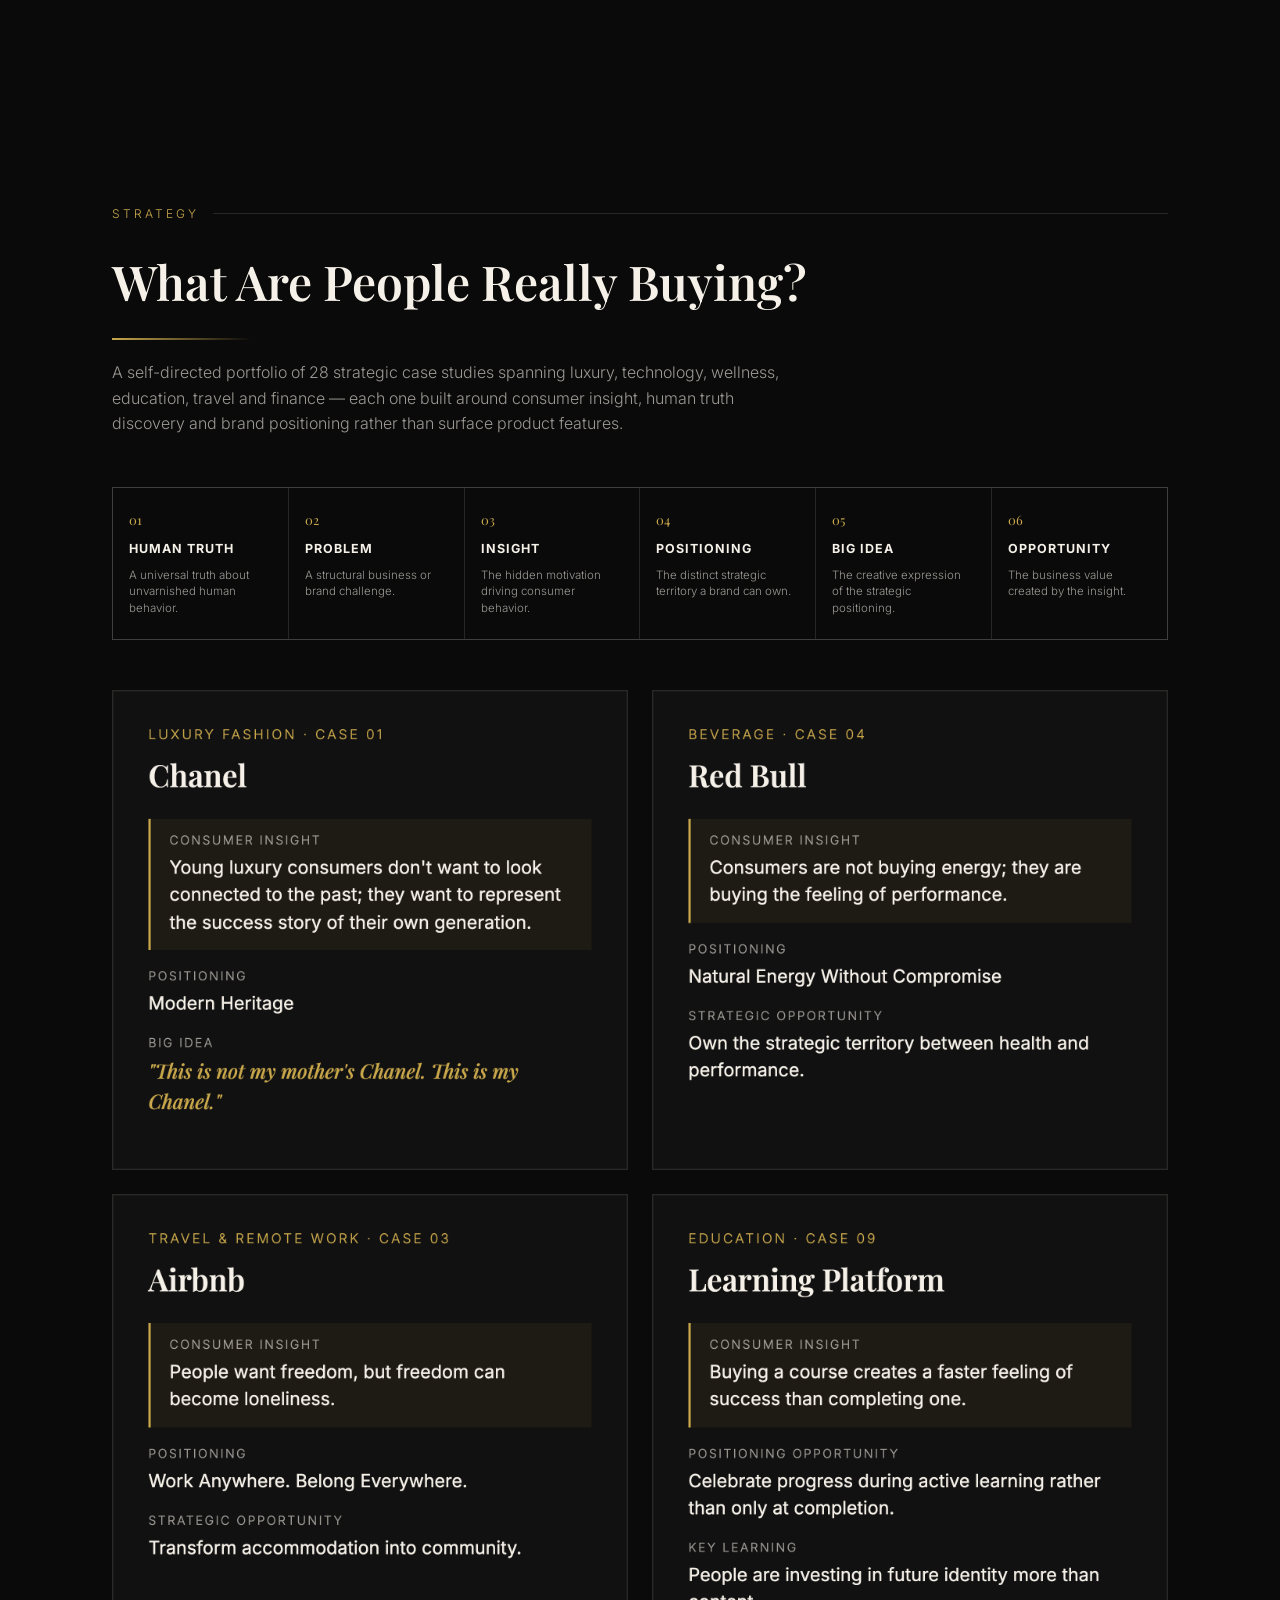
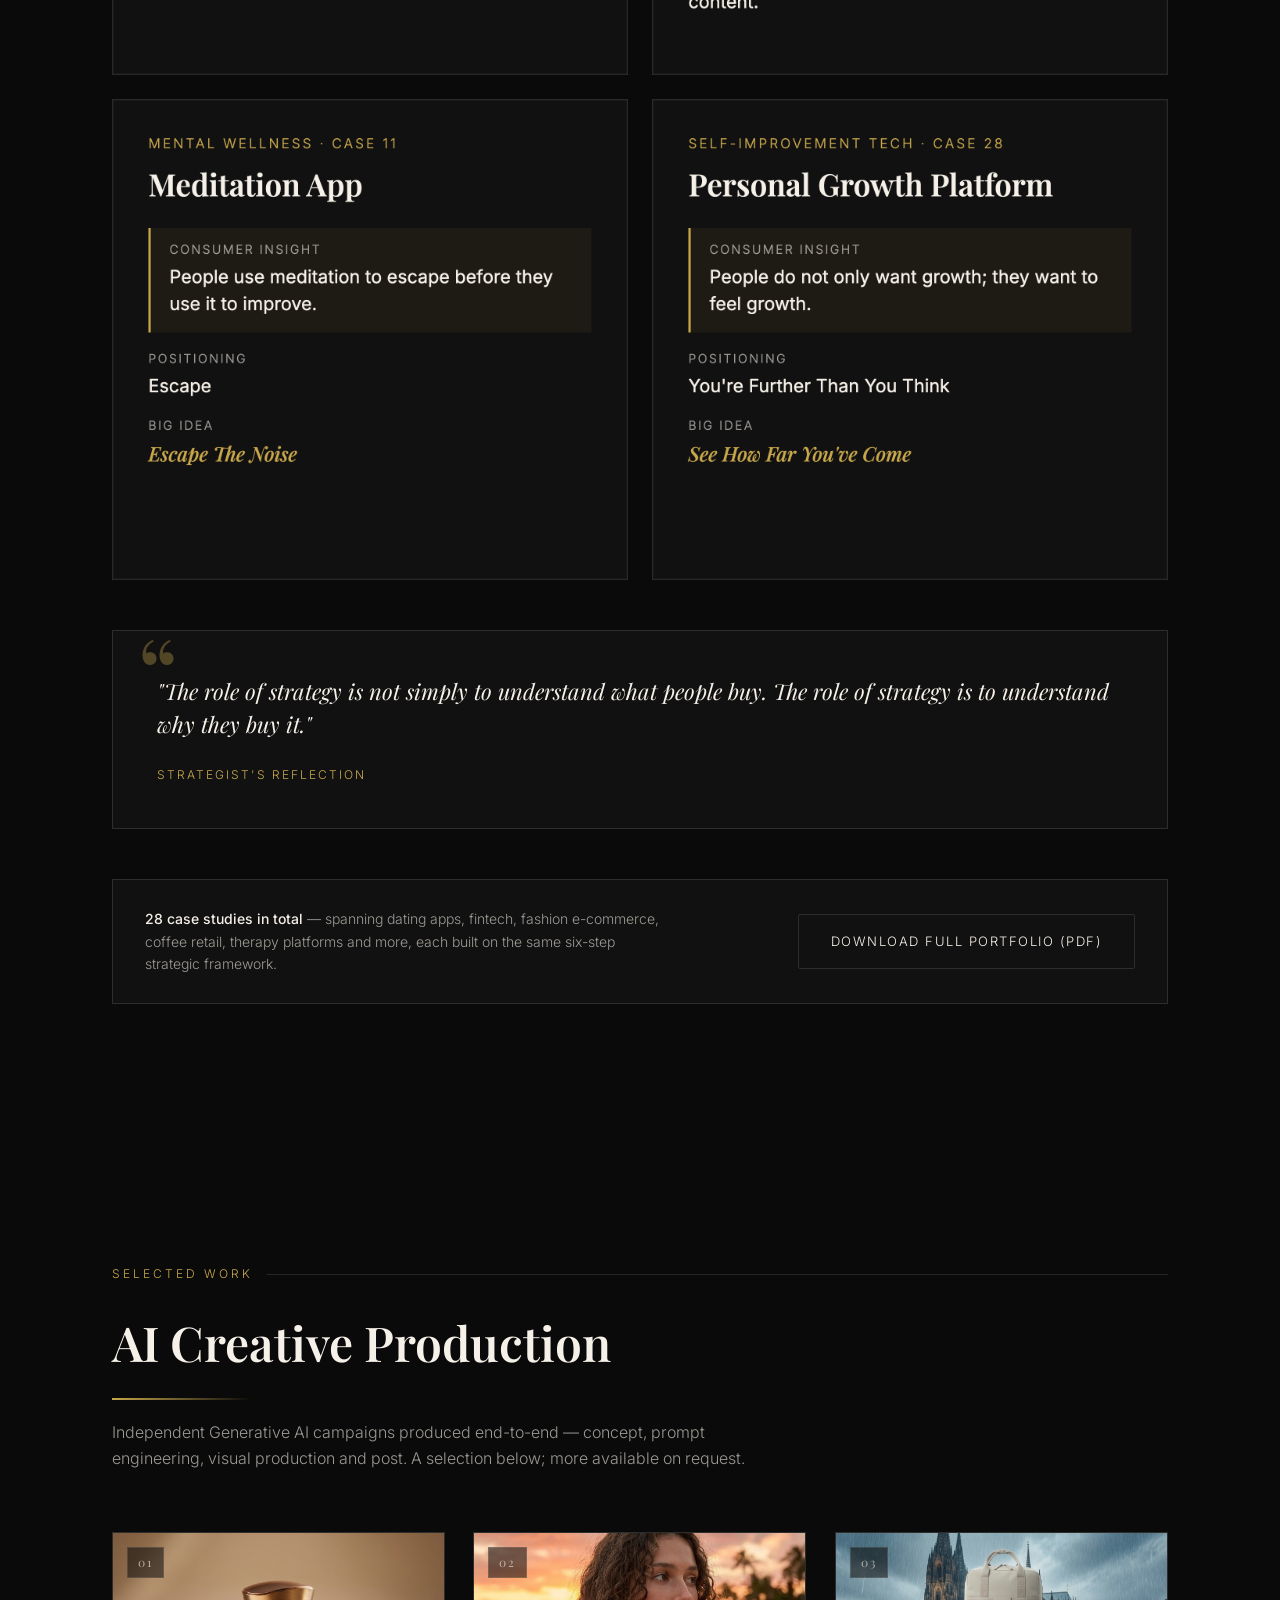
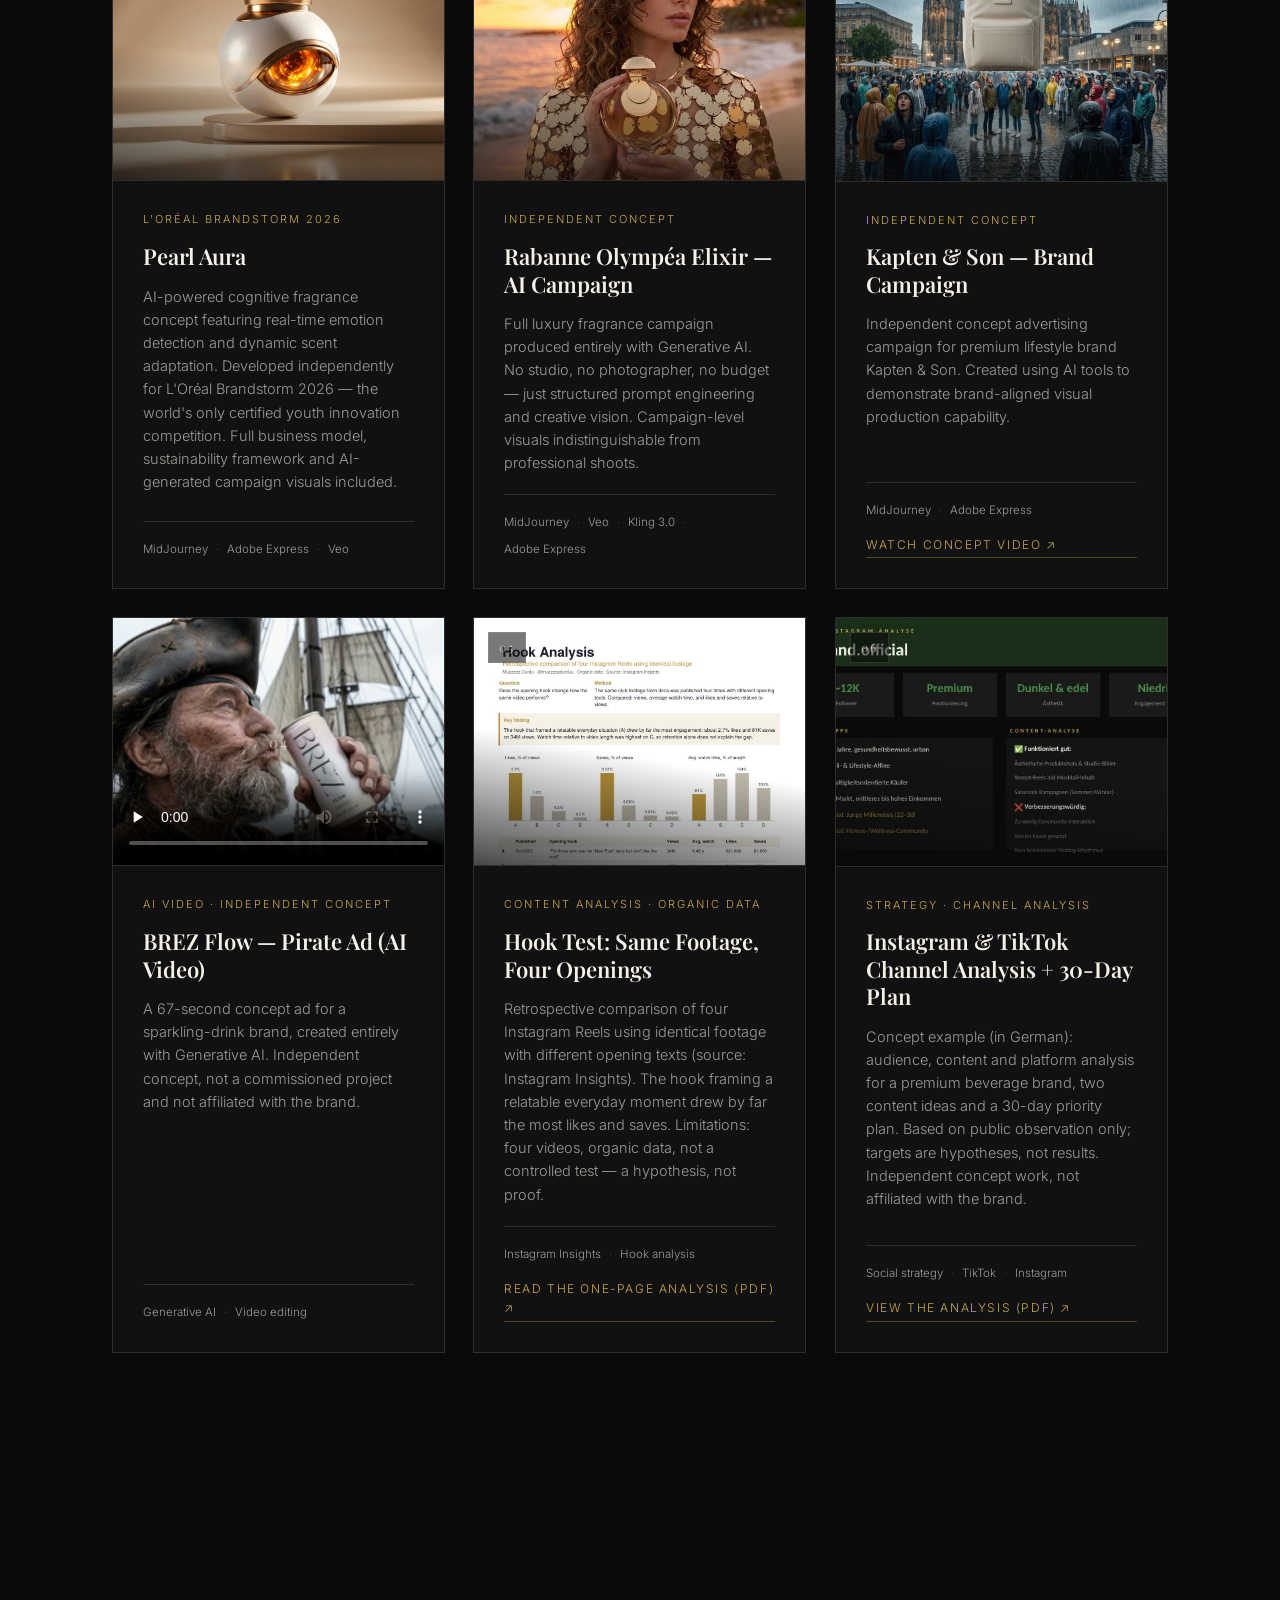
==== commit 22607bd6: "Add files via upload" ====
--- a/index.html
+++ b/index.html
@@ -939,7 +939,7 @@
         <div class="hero-actions">
           <a href="#strategy" class="btn btn-primary">View Strategy Work</a>
           <a href="#contact" class="btn btn-ghost">Get in Touch</a>
-          <a href="assets/Muazzez-Durdu-CV.pdf" class="btn btn-ghost" target="_blank" rel="noopener" download>Download CV</a>
+          <a href="mailto:durdumuazzez@gmail.com?subject=CV%20request" class="btn btn-ghost">CV on request</a>
         </div>
 
         <div class="stat-row">
@@ -1052,7 +1052,7 @@
           <div class="xp-box">
             <h4>Resume</h4>
             <p>Full CV (PDF)</p>
-            <a class="project-link" href="assets/Muazzez-Durdu-CV.pdf" target="_blank" rel="noopener" download>Download CV</a>
+            <a class="project-link" href="mailto:durdumuazzez@gmail.com?subject=CV%20request">CV on request</a>
           </div>
         </div>
       </div>
@@ -1563,10 +1563,10 @@
             <span class="project-num">04</span>
           </div>
           <div class="project-body">
-            <div class="project-tag-row">Test Task &middot; Independent Concept</div>
+            <div class="project-tag-row">AI Video &middot; Independent Concept</div>
             <h3>BREZ Flow &mdash; Pirate Ad (AI Video)</h3>
             <p>A 67-second concept ad for a sparkling-drink brand, created entirely with
-            Generative AI as a test task for an AI video editor role. Independent concept,
+            Generative AI. Independent concept,
             not a commissioned project and not affiliated with the brand.</p>
             <div class="project-tools">
               <span>Generative AI</span><span>Video editing</span>
